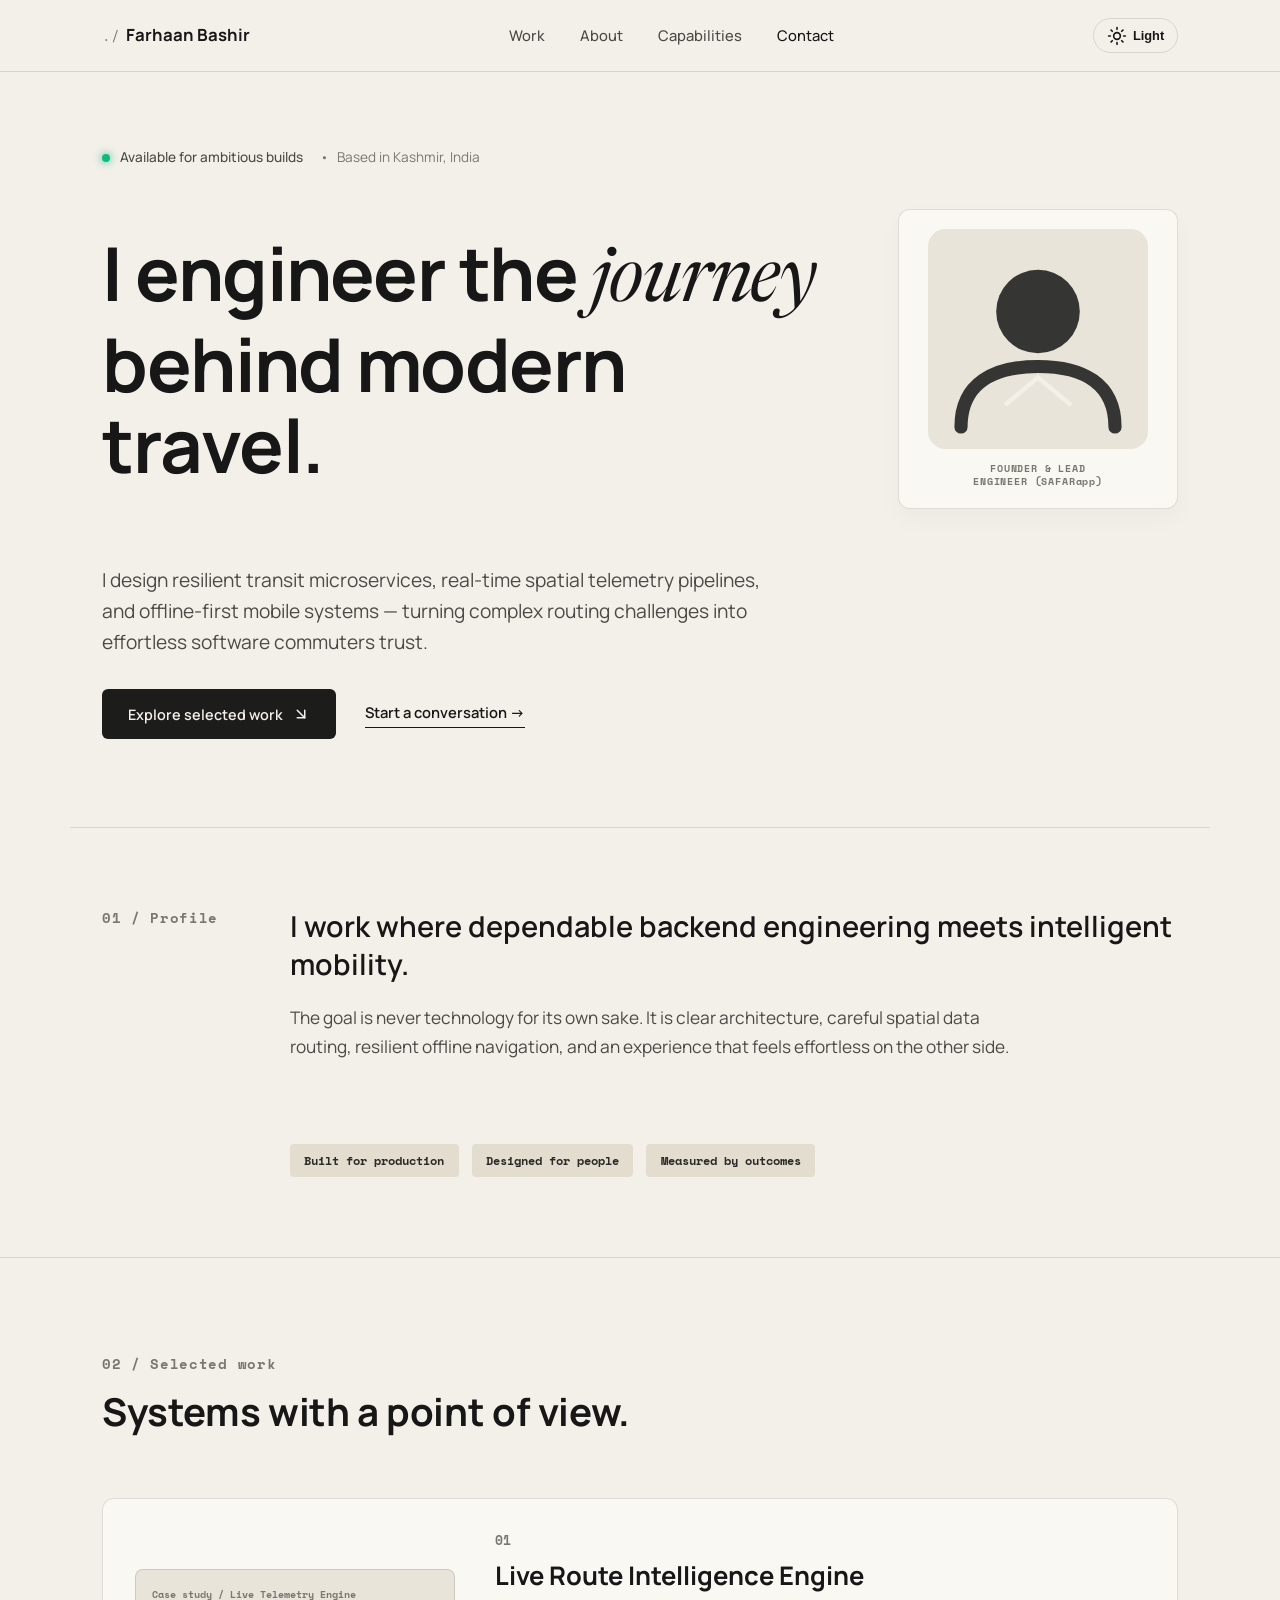
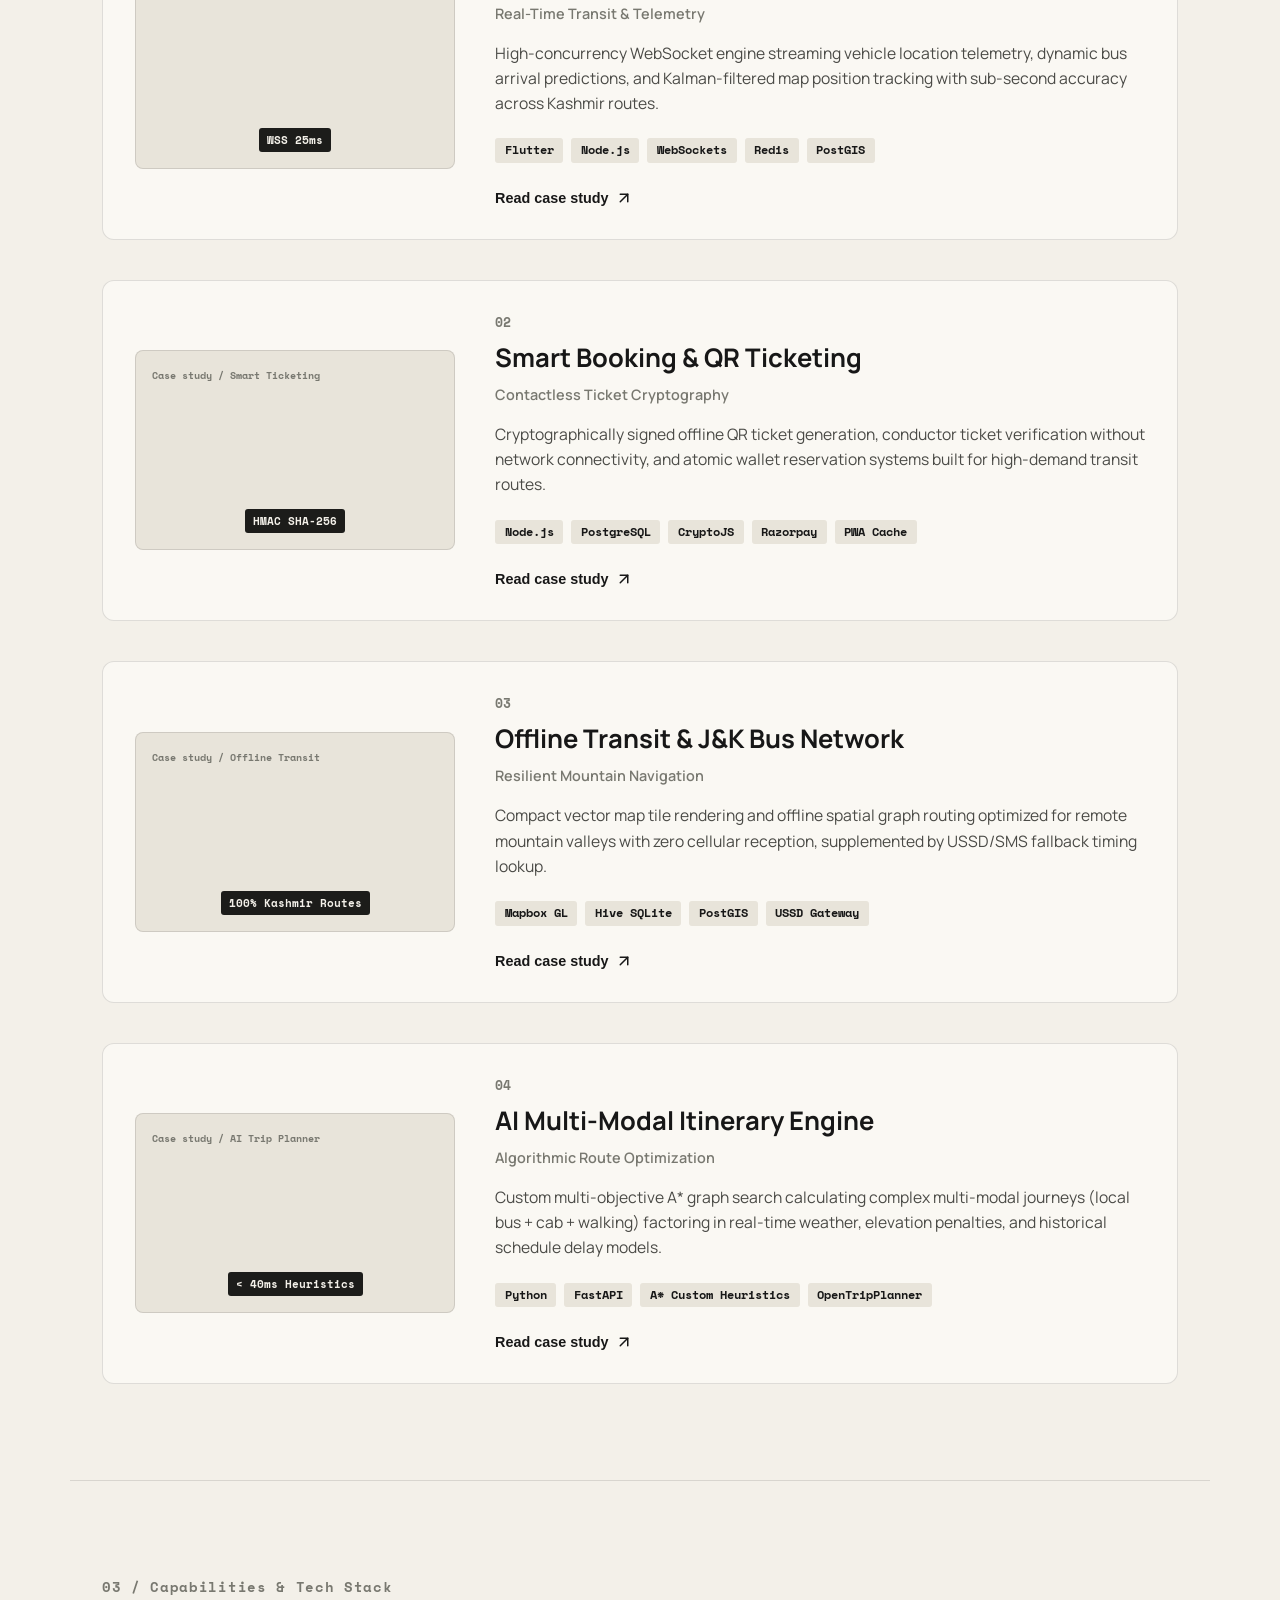
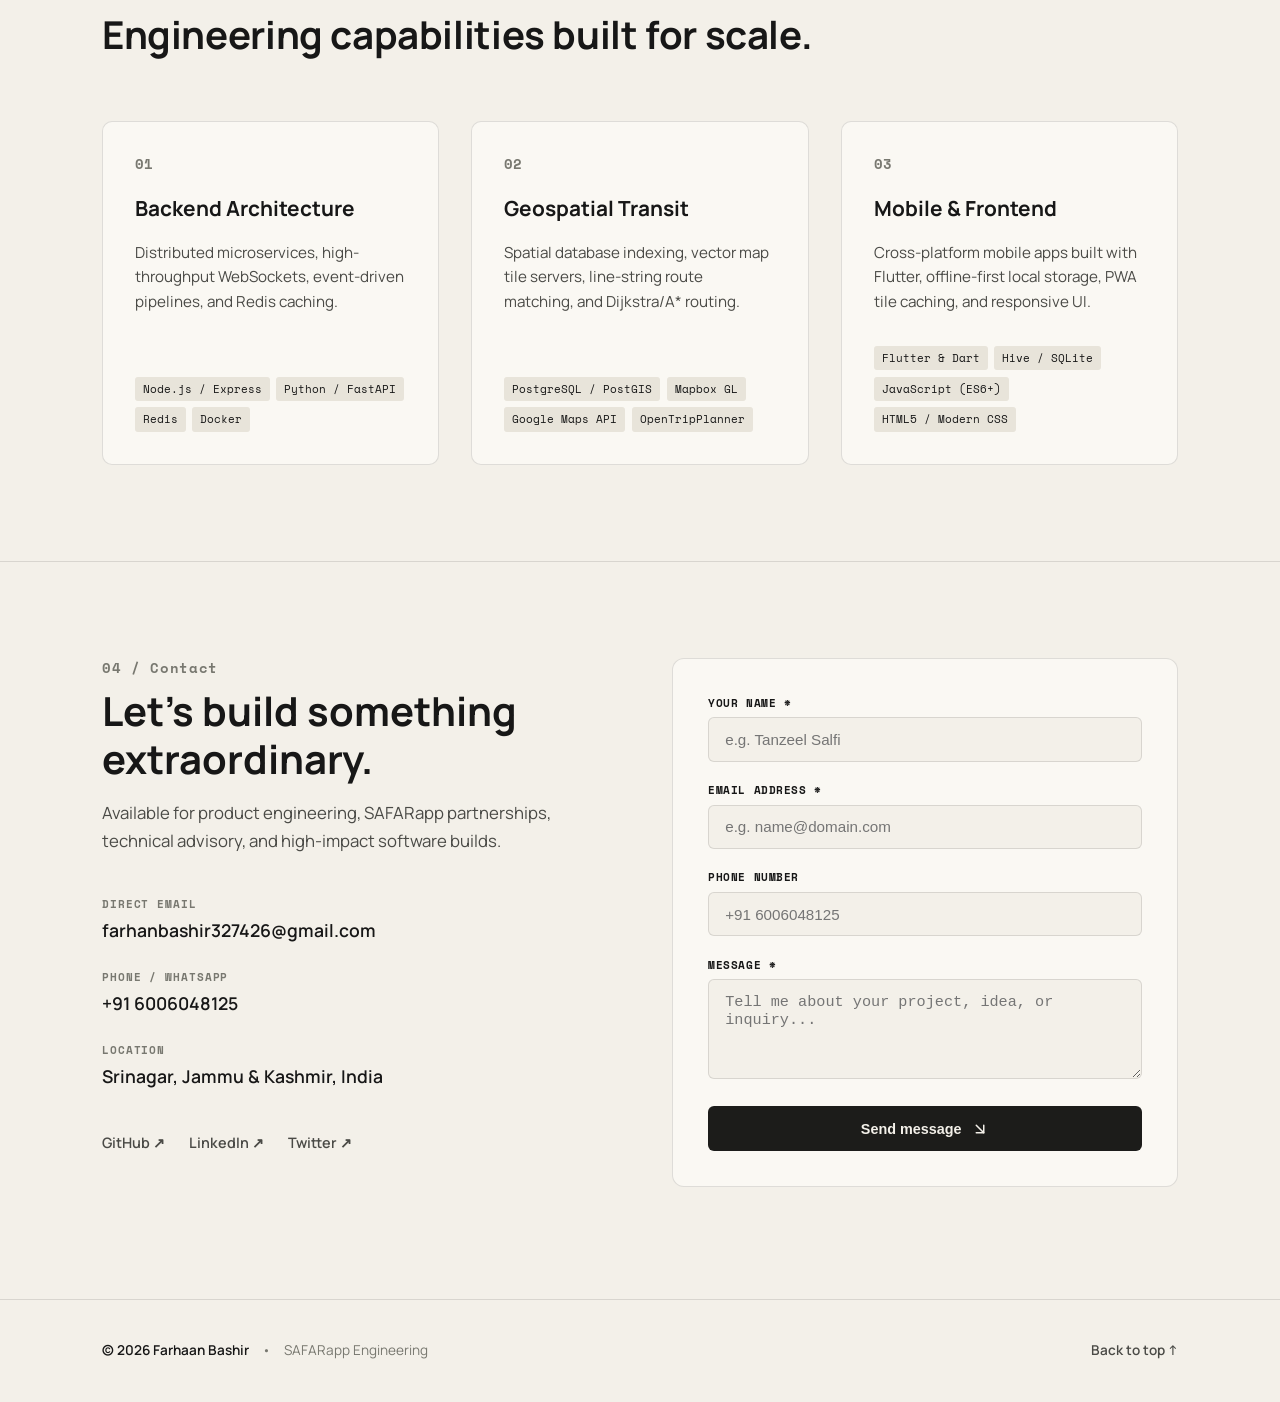
==== docs/index.html @ 0fccc86d "Add docs folder for GitHub Pages deployment" ====
<!DOCTYPE html>
<html lang="en" data-theme="light">
<head>
    <meta charset="UTF-8">
    <meta name="viewport" content="width=device-width, initial-scale=1.0">
    <title>Farhaan Bashir — Founder & Lead Engineer, SAFARapp</title>
    <meta name="description" content="Portfolio of Farhaan Bashir, Founder & Lead Engineer behind SAFARapp. Engineering real-time transit telemetry, route optimization, and intelligent travel systems in Kashmir & beyond.">
    <meta name="keywords" content="Farhaan Bashir, SAFARapp, Transit Engineering, Route Optimization, J&K Local Bus App, Fullstack Developer, Travel Tech">
    <meta name="author" content="Farhaan Bashir">
    
    <!-- Open Graph / Social -->
    <meta property="og:type" content="website">
    <meta property="og:title" content="Farhaan Bashir — AI & Transit Engineer">
    <meta property="og:description" content="I engineer the journey behind modern travel. Built for production, designed for people, measured by outcomes.">

    <!-- Google Fonts: Newsreader (Italic Serif) + Manrope & Plus Jakarta Sans + Space Mono -->
    <link rel="preconnect" href="https://fonts.googleapis.com">
    <link rel="preconnect" href="https://fonts.gstatic.com" crossorigin>
    <link href="https://fonts.googleapis.com/css2?family=Manrope:wght@300;400;500;600;700;800&family=Newsreader:ital,opsz,wght@1,6..72,400;1,6..72,500;1,6..72,600&family=Space+Mono:ital,wght@0,400;0,700;1,400&display=swap" rel="stylesheet">
    
    <!-- Stylesheet -->
    <link rel="stylesheet" href="style.css">
</head>
<body class="newsreader-vars font-sans antialiased">

    <!-- Header / Navigation -->
    <header class="site-header" id="siteHeader">
        <div class="header-container">
            <a href="#top" class="wordmark" aria-label="Farhaan Bashir, home">
                <span class="brand-badge">./</span>
                <b>Farhaan Bashir</b>
            </a>

            <nav class="desktop-nav" aria-label="Primary navigation">
                <a href="#work" class="nav-link">Work</a>
                <a href="#about" class="nav-link">About</a>
                <a href="#tech" class="nav-link">Capabilities</a>
                <a href="#contact" class="nav-link">Contact</a>
            </nav>

            <div class="header-right-actions">
                <button class="theme-toggle-btn" id="themeToggle" aria-label="Toggle Theme">
                    <svg xmlns="http://www.w3.org/2000/svg" width="20" height="20" viewBox="0 0 24 24" fill="none" stroke="currentColor" stroke-width="2" stroke-linecap="round" stroke-linejoin="round" class="theme-icon"><circle cx="12" cy="12" r="4"></circle><path d="M12 2v2"></path><path d="M12 20v2"></path><path d="m4.93 4.93 1.41 1.41"></path><path d="m17.66 17.66 1.41 1.41"></path><path d="M2 12h2"></path><path d="M20 12h2"></path><path d="m6.34 17.66-1.41 1.41"></path><path d="m19.07 4.93-1.41 1.41"></path></svg>
                    <span class="theme-label" id="themeLabel">Light</span>
                </button>
                <button class="mobile-menu-btn" id="mobileMenuBtn" aria-label="Open Navigation">
                    <span></span>
                    <span></span>
                </button>
            </div>
        </div>
    </header>

    <!-- Main Content Container -->
    <main id="top">
        
        <!-- Hero Section -->
        <section class="hero shell">
            <div class="hero-kicker">
                <span class="status-dot"></span> 
                Available for ambitious builds 
                <span class="location-tag">Based in Kashmir, India</span>
            </div>

            <div class="hero-grid">
                <div class="hero-headline-box">
                    <h1 class="hero-title">
                        I engineer the <em class="serif-italic">journey</em> behind modern travel.
                    </h1>
                </div>

                <!-- Portrait Frame (Matching Tanzeel's signature layout) -->
                <aside class="portrait-placeholder">
                    <div class="portrait-avatar">
                        <svg viewBox="0 0 200 200" fill="none" xmlns="http://www.w3.org/2000/svg" class="avatar-svg">
                            <rect width="200" height="200" rx="16" fill="var(--bg-secondary)"/>
                            <circle cx="100" cy="75" r="38" fill="var(--text-primary)" opacity="0.85"/>
                            <path d="M30 180C30 140 60 125 100 125C140 125 170 140 170 180" stroke="var(--text-primary)" stroke-width="12" stroke-linecap="round" fill="none" opacity="0.85"/>
                            <path d="M70 160L100 135L130 160" stroke="var(--bg-primary)" stroke-width="4"/>
                        </svg>
                    </div>
                    <small class="portrait-tag">
                        FOUNDER &amp; LEAD<br/>ENGINEER (SAFARapp)
                    </small>
                </aside>
            </div>

            <div class="hero-bottom">
                <p class="hero-bio-copy">
                    I design resilient transit microservices, real-time spatial telemetry pipelines, and offline-first mobile systems — turning complex routing challenges into effortless software commuters trust.
                </p>
                <div class="hero-actions">
                    <a class="button button-dark" href="#work">
                        Explore selected work 
                        <svg xmlns="http://www.w3.org/2000/svg" width="18" height="18" viewBox="0 0 24 24" fill="none" stroke="currentColor" stroke-width="2" stroke-linecap="round" stroke-linejoin="round" class="icon-arrow"><path d="m7 7 10 10"></path><path d="M17 7v10H7"></path></svg>
                    </a>
                    <a class="text-link" href="#contact">Start a conversation →</a>
                </div>
            </div>
        </section>

        <!-- Section 01 / PROFILE -->
        <section class="statement" id="about">
            <div class="shell statement-grid">
                <p class="section-index">01 / Profile</p>
                <div class="statement-content">
                    <p class="statement-lead">
                        I work where dependable backend engineering meets intelligent mobility.
                    </p>
                    <p class="statement-copy">
                        The goal is never technology for its own sake. It is clear architecture, careful spatial data routing, resilient offline navigation, and an experience that feels effortless on the other side.
                    </p>
                </div>
                <div class="principles">
                    <span>Built for production</span>
                    <span>Designed for people</span>
                    <span>Measured by outcomes</span>
                </div>
            </div>
        </section>

        <!-- Section 02 / SELECTED WORK -->
        <section class="work shell section-pad" id="work">
            <div class="section-heading">
                <p class="section-index">02 / Selected work</p>
                <h2 class="section-headline">Systems with a point of view.</h2>
            </div>

            <div class="featured-list">
                
                <!-- Project 01 -->
                <article class="featured-card" data-module="1">
                    <div class="featured-card-image">
                        <span class="image-label">Case study / Live Telemetry Engine</span>
                        <div class="card-visual-preview preview-telemetry">
                            <div class="map-grid-pattern"></div>
                            <div class="live-dot-pulse"></div>
                            <span class="visual-badge">WSS 25ms</span>
                        </div>
                    </div>
                    <div class="featured-card-content">
                        <span class="card-index">01</span>
                        <h3 class="card-title">Live Route Intelligence Engine</h3>
                        <p class="card-type">Real-Time Transit &amp; Telemetry</p>
                        <p class="card-copy">
                            High-concurrency WebSocket engine streaming vehicle location telemetry, dynamic bus arrival predictions, and Kalman-filtered map position tracking with sub-second accuracy across Kashmir routes.
                        </p>
                        <ul class="featured-card-stack">
                            <li>Flutter</li>
                            <li>Node.js</li>
                            <li>WebSockets</li>
                            <li>Redis</li>
                            <li>PostGIS</li>
                        </ul>
                        <button class="card-link modal-trigger-btn" aria-label="Read Live Telemetry case study">
                            Read case study 
                            <svg xmlns="http://www.w3.org/2000/svg" width="18" height="18" viewBox="0 0 24 24" fill="none" stroke="currentColor" stroke-width="2" stroke-linecap="round" stroke-linejoin="round" class="icon-arrow"><path d="M7 7h10v10"></path><path d="M7 17 17 7"></path></svg>
                        </button>
                    </div>
                </article>

                <!-- Project 02 -->
                <article class="featured-card" data-module="2">
                    <div class="featured-card-image">
                        <span class="image-label">Case study / Smart Ticketing</span>
                        <div class="card-visual-preview preview-ticketing">
                            <div class="qr-code-graphic"></div>
                            <span class="visual-badge">HMAC SHA-256</span>
                        </div>
                    </div>
                    <div class="featured-card-content">
                        <span class="card-index">02</span>
                        <h3 class="card-title">Smart Booking &amp; QR Ticketing</h3>
                        <p class="card-type">Contactless Ticket Cryptography</p>
                        <p class="card-copy">
                            Cryptographically signed offline QR ticket generation, conductor ticket verification without network connectivity, and atomic wallet reservation systems built for high-demand transit routes.
                        </p>
                        <ul class="featured-card-stack">
                            <li>Node.js</li>
                            <li>PostgreSQL</li>
                            <li>CryptoJS</li>
                            <li>Razorpay</li>
                            <li>PWA Cache</li>
                        </ul>
                        <button class="card-link modal-trigger-btn" aria-label="Read Smart Ticketing case study">
                            Read case study 
                            <svg xmlns="http://www.w3.org/2000/svg" width="18" height="18" viewBox="0 0 24 24" fill="none" stroke="currentColor" stroke-width="2" stroke-linecap="round" stroke-linejoin="round" class="icon-arrow"><path d="M7 7h10v10"></path><path d="M7 17 17 7"></path></svg>
                        </button>
                    </div>
                </article>

                <!-- Project 03 -->
                <article class="featured-card" data-module="3">
                    <div class="featured-card-image">
                        <span class="image-label">Case study / Offline Transit</span>
                        <div class="card-visual-preview preview-offline">
                            <div class="vector-tiles-graphic"></div>
                            <span class="visual-badge">100% Kashmir Routes</span>
                        </div>
                    </div>
                    <div class="featured-card-content">
                        <span class="card-index">03</span>
                        <h3 class="card-title">Offline Transit &amp; J&amp;K Bus Network</h3>
                        <p class="card-type">Resilient Mountain Navigation</p>
                        <p class="card-copy">
                            Compact vector map tile rendering and offline spatial graph routing optimized for remote mountain valleys with zero cellular reception, supplemented by USSD/SMS fallback timing lookup.
                        </p>
                        <ul class="featured-card-stack">
                            <li>Mapbox GL</li>
                            <li>Hive SQLite</li>
                            <li>PostGIS</li>
                            <li>USSD Gateway</li>
                        </ul>
                        <button class="card-link modal-trigger-btn" aria-label="Read Offline Transit case study">
                            Read case study 
                            <svg xmlns="http://www.w3.org/2000/svg" width="18" height="18" viewBox="0 0 24 24" fill="none" stroke="currentColor" stroke-width="2" stroke-linecap="round" stroke-linejoin="round" class="icon-arrow"><path d="M7 7h10v10"></path><path d="M7 17 17 7"></path></svg>
                        </button>
                    </div>
                </article>

                <!-- Project 04 -->
                <article class="featured-card" data-module="4">
                    <div class="featured-card-image">
                        <span class="image-label">Case study / AI Trip Planner</span>
                        <div class="card-visual-preview preview-ai">
                            <div class="graph-nodes-graphic"></div>
                            <span class="visual-badge">&lt; 40ms Heuristics</span>
                        </div>
                    </div>
                    <div class="featured-card-content">
                        <span class="card-index">04</span>
                        <h3 class="card-title">AI Multi-Modal Itinerary Engine</h3>
                        <p class="card-type">Algorithmic Route Optimization</p>
                        <p class="card-copy">
                            Custom multi-objective A* graph search calculating complex multi-modal journeys (local bus + cab + walking) factoring in real-time weather, elevation penalties, and historical schedule delay models.
                        </p>
                        <ul class="featured-card-stack">
                            <li>Python</li>
                            <li>FastAPI</li>
                            <li>A* Custom Heuristics</li>
                            <li>OpenTripPlanner</li>
                        </ul>
                        <button class="card-link modal-trigger-btn" aria-label="Read AI Trip Planner case study">
                            Read case study 
                            <svg xmlns="http://www.w3.org/2000/svg" width="18" height="18" viewBox="0 0 24 24" fill="none" stroke="currentColor" stroke-width="2" stroke-linecap="round" stroke-linejoin="round" class="icon-arrow"><path d="M7 7h10v10"></path><path d="M7 17 17 7"></path></svg>
                        </button>
                    </div>
                </article>

            </div>
        </section>

        <!-- Section 03 / CAPABILITIES -->
        <section class="section-pad capabilities-section" id="tech">
            <div class="shell">
                <div class="section-heading">
                    <p class="section-index">03 / Capabilities &amp; Tech Stack</p>
                    <h2 class="section-headline">Engineering capabilities built for scale.</h2>
                </div>

                <div class="capabilities-grid">
                    <div class="capability-card">
                        <span class="cap-number">01</span>
                        <h3 class="cap-title">Backend Architecture</h3>
                        <p class="cap-desc">Distributed microservices, high-throughput WebSockets, event-driven pipelines, and Redis caching.</p>
                        <div class="cap-tags">
                            <span>Node.js / Express</span>
                            <span>Python / FastAPI</span>
                            <span>Redis</span>
                            <span>Docker</span>
                        </div>
                    </div>

                    <div class="capability-card">
                        <span class="cap-number">02</span>
                        <h3 class="cap-title">Geospatial Transit</h3>
                        <p class="cap-desc">Spatial database indexing, vector map tile servers, line-string route matching, and Dijkstra/A* routing.</p>
                        <div class="cap-tags">
                            <span>PostgreSQL / PostGIS</span>
                            <span>Mapbox GL</span>
                            <span>Google Maps API</span>
                            <span>OpenTripPlanner</span>
                        </div>
                    </div>

                    <div class="capability-card">
                        <span class="cap-number">03</span>
                        <h3 class="cap-title">Mobile &amp; Frontend</h3>
                        <p class="cap-desc">Cross-platform mobile apps built with Flutter, offline-first local storage, PWA tile caching, and responsive UI.</p>
                        <div class="cap-tags">
                            <span>Flutter &amp; Dart</span>
                            <span>Hive / SQLite</span>
                            <span>JavaScript (ES6+)</span>
                            <span>HTML5 / Modern CSS</span>
                        </div>
                    </div>
                </div>
            </div>
        </section>

        <!-- Section 04 / CONTACT -->
        <section class="contact-section shell section-pad" id="contact">
            <div class="contact-grid-wrap">
                <div class="contact-left">
                    <p class="section-index">04 / Contact</p>
                    <h2 class="contact-title">Let's build something extraordinary.</h2>
                    <p class="contact-sub">
                        Available for product engineering, SAFARapp partnerships, technical advisory, and high-impact software builds.
                    </p>

                    <div class="contact-direct-info">
                        <div class="direct-item">
                            <span class="direct-label">DIRECT EMAIL</span>
                            <a href="mailto:farhanbashir327426@gmail.com" class="direct-val">farhanbashir327426@gmail.com</a>
                        </div>
                        <div class="direct-item">
                            <span class="direct-label">PHONE / WHATSAPP</span>
                            <a href="tel:+916006048125" class="direct-val">+91 6006048125</a>
                        </div>
                        <div class="direct-item">
                            <span class="direct-label">LOCATION</span>
                            <span class="direct-val">Srinagar, Jammu &amp; Kashmir, India</span>
                        </div>
                    </div>

                    <div class="social-links-bar">
                        <a href="https://github.com" target="_blank" rel="noopener" class="soc-link">GitHub ↗</a>
                        <a href="https://linkedin.com" target="_blank" rel="noopener" class="soc-link">LinkedIn ↗</a>
                        <a href="https://twitter.com" target="_blank" rel="noopener" class="soc-link">Twitter ↗</a>
                    </div>
                </div>

                <div class="contact-right">
                    <form class="editorial-form" id="contactForm">
                        <div class="input-field">
                            <label for="userName">YOUR NAME *</label>
                            <input type="text" id="userName" name="userName" placeholder="e.g. Tanzeel Salfi" required>
                        </div>

                        <div class="input-field">
                            <label for="userEmail">EMAIL ADDRESS *</label>
                            <input type="email" id="userEmail" name="userEmail" placeholder="e.g. name@domain.com" required>
                        </div>

                        <div class="input-field">
                            <label for="userPhone">PHONE NUMBER</label>
                            <input type="tel" id="userPhone" name="userPhone" placeholder="+91 6006048125">
                        </div>

                        <div class="input-field">
                            <label for="userMessage">MESSAGE *</label>
                            <textarea id="userMessage" name="userMessage" rows="4" placeholder="Tell me about your project, idea, or inquiry..." required maxlength="500"></textarea>
                        </div>

                        <button type="submit" class="button button-dark button-full">
                            Send message 
                            <svg xmlns="http://www.w3.org/2000/svg" width="18" height="18" viewBox="0 0 24 24" fill="none" stroke="currentColor" stroke-width="2" stroke-linecap="round" stroke-linejoin="round" class="icon-arrow"><path d="m7 7 10 10"></path><path d="M17 7v10H7"></path></svg>
                        </button>
                    </form>
                </div>
            </div>
        </section>

    </main>

    <!-- Site Footer -->
    <footer class="site-footer">
        <div class="shell footer-wrap">
            <div class="footer-left">
                <span class="footer-copy">© 2026 Farhaan Bashir</span>
                <span class="footer-dot">•</span>
                <span class="footer-tag">SAFARapp Engineering</span>
            </div>
            <a href="#top" class="back-top">Back to top ↑</a>
        </div>
    </footer>

    <!-- Case Study Detail Modal -->
    <div class="modal-overlay" id="moduleModal" aria-hidden="true" role="dialog">
        <div class="modal-card">
            <button class="modal-close" id="modalClose" aria-label="Close Modal">✕</button>
            <div class="modal-header">
                <span class="modal-tag" id="modalTag">CASE STUDY</span>
                <h3 class="modal-title" id="modalTitle">Module Title</h3>
            </div>
            <div class="modal-body" id="modalBody">
                <!-- Injected via app.js -->
            </div>
            <div class="modal-footer">
                <button class="button button-dark" id="modalDismiss">Close Case Study</button>
            </div>
        </div>
    </div>

    <!-- Application Script -->
    <script src="app.js"></script>
</body>
</html>
---- docs/style.css ----
/* ==========================================================================
   Farhaan Bashir Portfolio — Styled after Tanzeel Salfi Minimalist Architecture
   ========================================================================== */

:root {
    /* Tanzeel Salfi Theme Palette: Warm Sand & Off-White */
    --bg-primary: #F3F0E9;
    --bg-secondary: #E8E4DA;
    --bg-card: #FAF8F3;
    --bg-card-hover: #FFFFFF;
    --text-primary: #171717;
    --text-secondary: #4A4A46;
    --text-muted: #787870;
    --border-color: rgba(23, 23, 23, 0.12);
    --border-strong: rgba(23, 23, 23, 0.3);
    
    --button-bg: #1C1C1A;
    --button-text: #F3F0E9;
    --button-hover: #333330;

    --badge-bg: #E3DDD0;
    --badge-text: #2A2A26;

    /* Fonts */
    --font-sans: 'Manrope', -apple-system, BlinkMacSystemFont, 'Segoe UI', Roboto, sans-serif;
    --font-serif: 'Newsreader', Georgia, serif;
    --font-mono: 'Space Mono', monospace;

    /* Container & Layout */
    --shell-max: 1140px;
    --header-height: 72px;
    --transition: all 0.25s cubic-bezier(0.16, 1, 0.3, 1);
}

[data-theme="dark"] {
    --bg-primary: #121210;
    --bg-secondary: #1C1C18;
    --bg-card: #181815;
    --bg-card-hover: #22221E;
    --text-primary: #F3F0E9;
    --text-secondary: #B0ADA3;
    --text-muted: #706F68;
    --border-color: rgba(243, 240, 233, 0.12);
    --border-strong: rgba(243, 240, 233, 0.3);

    --button-bg: #F3F0E9;
    --button-text: #121210;
    --button-hover: #DCD8D0;

    --badge-bg: #282823;
    --badge-text: #E5E2D8;
}

/* Global Reset */
*, *::before, *::after {
    box-sizing: border-box;
    margin: 0;
    padding: 0;
}

html {
    scroll-behavior: smooth;
    font-size: 16px;
    background-color: var(--bg-primary);
    color: var(--text-primary);
}

body {
    font-family: var(--font-sans);
    line-height: 1.6;
    background-color: var(--bg-primary);
    color: var(--text-primary);
    transition: background-color 0.3s ease, color 0.3s ease;
    overflow-x: hidden;
    -webkit-font-smoothing: antialiased;
}

a {
    color: inherit;
    text-decoration: none;
    transition: var(--transition);
}

ul {
    list-style: none;
}

/* Shell / Container */
.shell {
    max-width: var(--shell-max);
    margin: 0 auto;
    padding: 0 2rem;
}

.section-pad {
    padding-top: 6rem;
    padding-bottom: 6rem;
}

/* Header Navigation */
.site-header {
    position: sticky;
    top: 0;
    z-index: 100;
    height: var(--header-height);
    background-color: rgba(243, 240, 233, 0.85);
    backdrop-filter: blur(12px);
    -webkit-backdrop-filter: blur(12px);
    border-bottom: 1px solid var(--border-color);
    transition: var(--transition);
}

[data-theme="dark"] .site-header {
    background-color: rgba(18, 18, 16, 0.85);
}

.header-container {
    max-width: var(--shell-max);
    margin: 0 auto;
    padding: 0 2rem;
    height: 100%;
    display: flex;
    align-items: center;
    justify-content: space-between;
}

.wordmark {
    display: flex;
    align-items: center;
    gap: 0.4rem;
    font-size: 1.05rem;
    font-weight: 600;
}

.brand-badge {
    font-family: var(--font-mono);
    font-size: 0.9rem;
    color: var(--text-muted);
    font-weight: 400;
}

.desktop-nav {
    display: flex;
    align-items: center;
    gap: 2.2rem;
}

.nav-link {
    font-size: 0.92rem;
    font-weight: 500;
    color: var(--text-secondary);
}

.nav-link:hover, .nav-link.active {
    color: var(--text-primary);
}

.header-right-actions {
    display: flex;
    align-items: center;
    gap: 1rem;
}

.theme-toggle-btn {
    background: transparent;
    border: 1px solid var(--border-color);
    padding: 0.4rem 0.8rem;
    border-radius: 100px;
    cursor: pointer;
    display: flex;
    align-items: center;
    gap: 0.4rem;
    font-size: 0.8rem;
    font-weight: 600;
    color: var(--text-primary);
    transition: var(--transition);
}

.theme-toggle-btn:hover {
    background-color: var(--bg-secondary);
    border-color: var(--border-strong);
}

.mobile-menu-btn {
    display: none;
}

/* Hero Section */
.hero {
    padding-top: 4.5rem;
    padding-bottom: 5.5rem;
    border-bottom: 1px solid var(--border-color);
}

.hero-kicker {
    display: inline-flex;
    align-items: center;
    gap: 0.6rem;
    font-size: 0.85rem;
    font-weight: 500;
    color: var(--text-secondary);
    margin-bottom: 2.5rem;
}

.status-dot {
    width: 8px;
    height: 8px;
    background-color: #10B981;
    border-radius: 50%;
    box-shadow: 0 0 8px #10B981;
    animation: pulseDot 2s infinite;
}

@keyframes pulseDot {
    0% { transform: scale(0.9); opacity: 1; }
    50% { transform: scale(1.3); opacity: 0.5; }
    100% { transform: scale(0.9); opacity: 1; }
}

.location-tag {
    color: var(--text-muted);
    font-weight: 400;
}

.location-tag::before {
    content: '•';
    margin: 0 0.5rem;
}

.hero-grid {
    display: grid;
    grid-template-columns: 1fr 280px;
    gap: 4rem;
    align-items: center;
    margin-bottom: 3.5rem;
}

.hero-title {
    font-family: var(--font-sans);
    font-size: clamp(2.8rem, 5.8vw, 4.8rem);
    font-weight: 700;
    line-height: 1.08;
    letter-spacing: -0.02em;
    color: var(--text-primary);
}

.serif-italic {
    font-family: var(--font-serif);
    font-style: italic;
    font-weight: 400;
    color: var(--text-primary);
}

.portrait-placeholder {
    background-color: var(--bg-card);
    border: 1px solid var(--border-color);
    border-radius: 12px;
    padding: 1.2rem;
    display: flex;
    flex-direction: column;
    align-items: center;
    gap: 0.8rem;
    box-shadow: 0 10px 25px rgba(0,0,0,0.03);
}

.portrait-avatar {
    width: 100%;
    max-width: 220px;
    border-radius: 8px;
    overflow: hidden;
}

.avatar-svg {
    width: 100%;
    height: auto;
    display: block;
}

.portrait-tag {
    font-family: var(--font-mono);
    font-size: 0.65rem;
    font-weight: 700;
    letter-spacing: 0.08em;
    color: var(--text-muted);
    text-align: center;
    line-height: 1.3;
}

.hero-bottom {
    display: flex;
    flex-direction: column;
    gap: 2rem;
    max-width: 680px;
}

.hero-bio-copy {
    font-size: 1.2rem;
    line-height: 1.6;
    color: var(--text-secondary);
    font-weight: 400;
}

.hero-actions {
    display: flex;
    align-items: center;
    gap: 1.8rem;
}

/* Button Styles */
.button {
    display: inline-flex;
    align-items: center;
    gap: 0.6rem;
    padding: 0.85rem 1.6rem;
    font-size: 0.9rem;
    font-weight: 600;
    border-radius: 6px;
    cursor: pointer;
    transition: var(--transition);
    border: none;
}

.button-dark {
    background-color: var(--button-bg);
    color: var(--button-text);
}

.button-dark:hover {
    background-color: var(--button-hover);
    transform: translateY(-2px);
}

.text-link {
    font-size: 0.92rem;
    font-weight: 600;
    color: var(--text-primary);
    border-bottom: 1px solid var(--text-primary);
    padding-bottom: 2px;
}

.text-link:hover {
    opacity: 0.7;
}

.icon-arrow {
    transition: transform 0.2s ease;
}

.button-dark:hover .icon-arrow {
    transform: translate(2px, 2px);
}

/* Section 01 / Statement */
.statement {
    padding: 5rem 0;
    border-bottom: 1px solid var(--border-color);
}

.statement-grid {
    display: grid;
    grid-template-columns: 140px 1fr;
    gap: 3rem;
}

.section-index {
    font-family: var(--font-mono);
    font-size: 0.85rem;
    font-weight: 700;
    color: var(--text-muted);
    letter-spacing: 0.05em;
}

.statement-lead {
    font-size: 1.8rem;
    line-height: 1.3;
    font-weight: 600;
    color: var(--text-primary);
    margin-bottom: 1.2rem;
}

.statement-copy {
    font-size: 1.08rem;
    line-height: 1.7;
    color: var(--text-secondary);
    margin-bottom: 2.2rem;
    max-width: 720px;
}

.principles {
    display: flex;
    align-items: center;
    gap: 0.8rem;
    flex-wrap: wrap;
    grid-column: 2 / -1;
}

.principles span {
    font-family: var(--font-mono);
    font-size: 0.78rem;
    font-weight: 700;
    padding: 0.4rem 0.9rem;
    background-color: var(--badge-bg);
    color: var(--badge-text);
    border-radius: 4px;
}

/* Section 02 / Selected Work */
.work {
    border-bottom: 1px solid var(--border-color);
}

.section-heading {
    margin-bottom: 3.5rem;
}

.section-headline {
    font-size: 2.4rem;
    font-weight: 700;
    color: var(--text-primary);
    margin-top: 0.3rem;
    letter-spacing: -0.01em;
}

.featured-list {
    display: flex;
    flex-direction: column;
    gap: 2.5rem;
}

.featured-card {
    background-color: var(--bg-card);
    border: 1px solid var(--border-color);
    border-radius: 12px;
    padding: 2rem;
    display: grid;
    grid-template-columns: 320px 1fr;
    gap: 2.5rem;
    align-items: center;
    transition: var(--transition);
}

.featured-card:hover {
    background-color: var(--bg-card-hover);
    border-color: var(--border-strong);
    box-shadow: 0 12px 30px rgba(0,0,0,0.06);
    transform: translateY(-2px);
}

.featured-card-image {
    background-color: var(--bg-secondary);
    border: 1px solid var(--border-color);
    border-radius: 8px;
    height: 200px;
    padding: 1rem;
    display: flex;
    flex-direction: column;
    justify-content: space-between;
    position: relative;
    overflow: hidden;
}

.image-label {
    font-family: var(--font-mono);
    font-size: 0.65rem;
    font-weight: 700;
    color: var(--text-muted);
}

.card-visual-preview {
    flex: 1;
    display: flex;
    align-items: center;
    justify-content: center;
    position: relative;
}

.visual-badge {
    font-family: var(--font-mono);
    font-size: 0.7rem;
    font-weight: 700;
    padding: 0.2rem 0.5rem;
    background-color: var(--button-bg);
    color: var(--button-text);
    border-radius: 3px;
    align-self: flex-end;
}

.featured-card-content {
    display: flex;
    flex-direction: column;
    gap: 0.6rem;
}

.card-index {
    font-family: var(--font-mono);
    font-size: 0.8rem;
    font-weight: 700;
    color: var(--text-muted);
}

.card-title {
    font-size: 1.6rem;
    font-weight: 700;
    color: var(--text-primary);
    line-height: 1.2;
}

.card-type {
    font-size: 0.9rem;
    font-weight: 600;
    color: var(--text-muted);
}

.card-copy {
    font-size: 0.98rem;
    color: var(--text-secondary);
    line-height: 1.6;
    margin: 0.4rem 0 0.8rem;
}

.featured-card-stack {
    display: flex;
    flex-wrap: wrap;
    gap: 0.5rem;
    margin-bottom: 1rem;
}

.featured-card-stack li {
    font-family: var(--font-mono);
    font-size: 0.72rem;
    font-weight: 600;
    padding: 0.2rem 0.6rem;
    background-color: var(--bg-secondary);
    color: var(--text-primary);
    border-radius: 3px;
}

.card-link {
    background: transparent;
    border: none;
    font-size: 0.9rem;
    font-weight: 700;
    color: var(--text-primary);
    display: inline-flex;
    align-items: center;
    gap: 0.4rem;
    cursor: pointer;
    width: fit-content;
    padding: 0;
}

.card-link:hover {
    color: var(--text-secondary);
}

/* Section 03 / Capabilities */
.capabilities-section {
    border-bottom: 1px solid var(--border-color);
}

.capabilities-grid {
    display: grid;
    grid-template-columns: repeat(3, 1fr);
    gap: 2rem;
}

.capability-card {
    background-color: var(--bg-card);
    border: 1px solid var(--border-color);
    border-radius: 10px;
    padding: 2rem;
    display: flex;
    flex-direction: column;
    gap: 1rem;
}

.cap-number {
    font-family: var(--font-mono);
    font-size: 0.85rem;
    font-weight: 700;
    color: var(--text-muted);
}

.cap-title {
    font-size: 1.3rem;
    font-weight: 700;
    color: var(--text-primary);
}

.cap-desc {
    font-size: 0.95rem;
    color: var(--text-secondary);
    line-height: 1.6;
}

.cap-tags {
    display: flex;
    flex-wrap: wrap;
    gap: 0.4rem;
    margin-top: auto;
    padding-top: 1rem;
}

.cap-tags span {
    font-family: var(--font-mono);
    font-size: 0.7rem;
    padding: 0.2rem 0.5rem;
    background-color: var(--bg-secondary);
    color: var(--text-primary);
    border-radius: 3px;
}

/* Section 04 / Contact */
.contact-section {
    padding-top: 6rem;
    padding-bottom: 7rem;
}

.contact-grid-wrap {
    display: grid;
    grid-template-columns: 1fr 1fr;
    gap: 4rem;
}

.contact-title {
    font-size: 2.5rem;
    font-weight: 700;
    line-height: 1.2;
    margin: 0.5rem 0 1rem;
    color: var(--text-primary);
}

.contact-sub {
    font-size: 1.05rem;
    color: var(--text-secondary);
    margin-bottom: 2.5rem;
    line-height: 1.65;
}

.contact-direct-info {
    display: flex;
    flex-direction: column;
    gap: 1.5rem;
    margin-bottom: 2.5rem;
}

.direct-item {
    display: flex;
    flex-direction: column;
}

.direct-label {
    font-family: var(--font-mono);
    font-size: 0.7rem;
    font-weight: 700;
    color: var(--text-muted);
    letter-spacing: 0.08em;
}

.direct-val {
    font-size: 1.1rem;
    font-weight: 600;
    color: var(--text-primary);
    margin-top: 0.2rem;
}

.social-links-bar {
    display: flex;
    align-items: center;
    gap: 1.5rem;
}

.soc-link {
    font-size: 0.9rem;
    font-weight: 600;
    color: var(--text-secondary);
}

.soc-link:hover {
    color: var(--text-primary);
}

.editorial-form {
    background-color: var(--bg-card);
    border: 1px solid var(--border-color);
    padding: 2.2rem;
    border-radius: 12px;
    display: flex;
    flex-direction: column;
    gap: 1.2rem;
}

.input-field {
    display: flex;
    flex-direction: column;
    gap: 0.35rem;
}

.input-field label {
    font-family: var(--font-mono);
    font-size: 0.7rem;
    font-weight: 700;
    color: var(--text-primary);
    letter-spacing: 0.05em;
}

.input-field input, .input-field textarea {
    width: 100%;
    padding: 0.8rem 1rem;
    background-color: var(--bg-primary);
    border: 1px solid var(--border-color);
    border-radius: 6px;
    font-size: 0.95rem;
    color: var(--text-primary);
    transition: var(--transition);
}

.input-field input:focus, .input-field textarea:focus {
    outline: none;
    border-color: var(--text-primary);
}

.button-full {
    width: 100%;
    justify-content: center;
    margin-top: 0.5rem;
}

/* Site Footer */
.site-footer {
    padding: 2.5rem 0;
    border-top: 1px solid var(--border-color);
    font-size: 0.85rem;
    color: var(--text-muted);
}

.footer-wrap {
    display: flex;
    align-items: center;
    justify-content: space-between;
}

.footer-left {
    display: flex;
    align-items: center;
    gap: 0.8rem;
}

.footer-copy {
    color: var(--text-primary);
    font-weight: 600;
}

.back-top {
    font-weight: 600;
    color: var(--text-secondary);
}

.back-top:hover {
    color: var(--text-primary);
}

/* Modal Popup */
.modal-overlay {
    position: fixed;
    top: 0;
    left: 0;
    width: 100vw;
    height: 100vh;
    background-color: rgba(0, 0, 0, 0.55);
    backdrop-filter: blur(6px);
    z-index: 1000;
    display: flex;
    align-items: center;
    justify-content: center;
    opacity: 0;
    pointer-events: none;
    transition: opacity 0.3s ease;
    padding: 1.5rem;
}

.modal-overlay.active {
    opacity: 1;
    pointer-events: auto;
}

.modal-card {
    background-color: var(--bg-primary);
    border: 1px solid var(--border-strong);
    width: 100%;
    max-width: 720px;
    max-height: 85vh;
    border-radius: 12px;
    padding: 2.5rem;
    position: relative;
    overflow-y: auto;
    transform: translateY(15px);
    transition: transform 0.3s cubic-bezier(0.16, 1, 0.3, 1);
}

.modal-overlay.active .modal-card {
    transform: translateY(0);
}

.modal-close {
    position: absolute;
    top: 1.5rem;
    right: 1.5rem;
    background: transparent;
    border: none;
    font-size: 1.2rem;
    color: var(--text-primary);
    cursor: pointer;
    width: 32px;
    height: 32px;
    border-radius: 50%;
    display: flex;
    align-items: center;
    justify-content: center;
    border: 1px solid var(--border-color);
}

.modal-header {
    margin-bottom: 1.5rem;
}

.modal-tag {
    font-family: var(--font-mono);
    font-size: 0.72rem;
    font-weight: 700;
    color: var(--text-muted);
}

.modal-title {
    font-size: 1.8rem;
    font-weight: 700;
    margin-top: 0.2rem;
    color: var(--text-primary);
}

.modal-body {
    display: flex;
    flex-direction: column;
    gap: 1.2rem;
    font-size: 0.98rem;
    color: var(--text-secondary);
}

.modal-code-block {
    background-color: var(--bg-secondary);
    border: 1px solid var(--border-color);
    padding: 1.2rem;
    border-radius: 6px;
    font-family: var(--font-mono);
    font-size: 0.8rem;
    color: var(--text-primary);
    overflow-x: auto;
}

.modal-footer {
    margin-top: 2rem;
    padding-top: 1.2rem;
    border-top: 1px solid var(--border-color);
    display: flex;
    justify-content: flex-end;
}

/* Responsive */
@media (max-width: 900px) {
    .hero-grid {
        grid-template-columns: 1fr;
        gap: 2.5rem;
    }

    .portrait-placeholder {
        max-width: 280px;
    }

    .featured-card {
        grid-template-columns: 1fr;
    }

    .featured-card-image {
        height: 160px;
    }

    .capabilities-grid, .contact-grid-wrap {
        grid-template-columns: 1fr;
    }

    .statement-grid {
        grid-template-columns: 1fr;
        gap: 1rem;
    }

    .principles {
        grid-column: 1 / -1;
    }
}
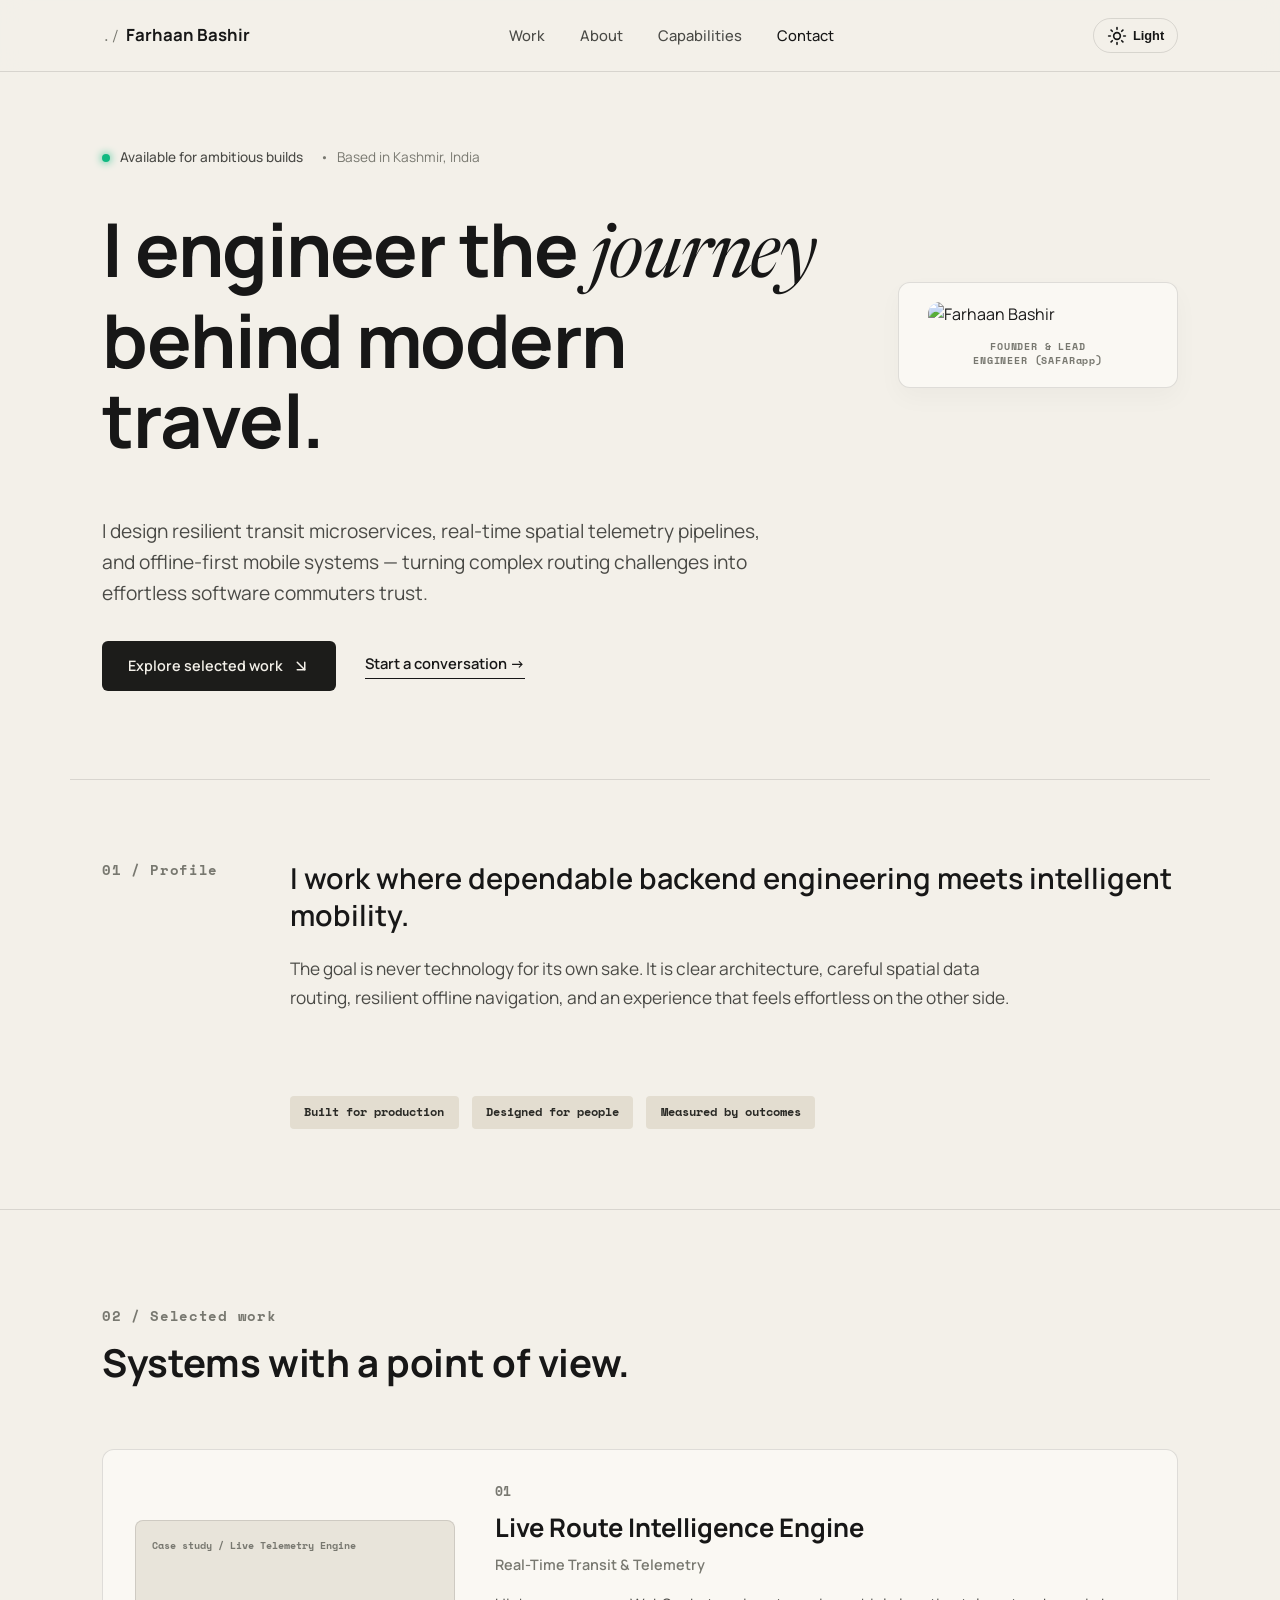
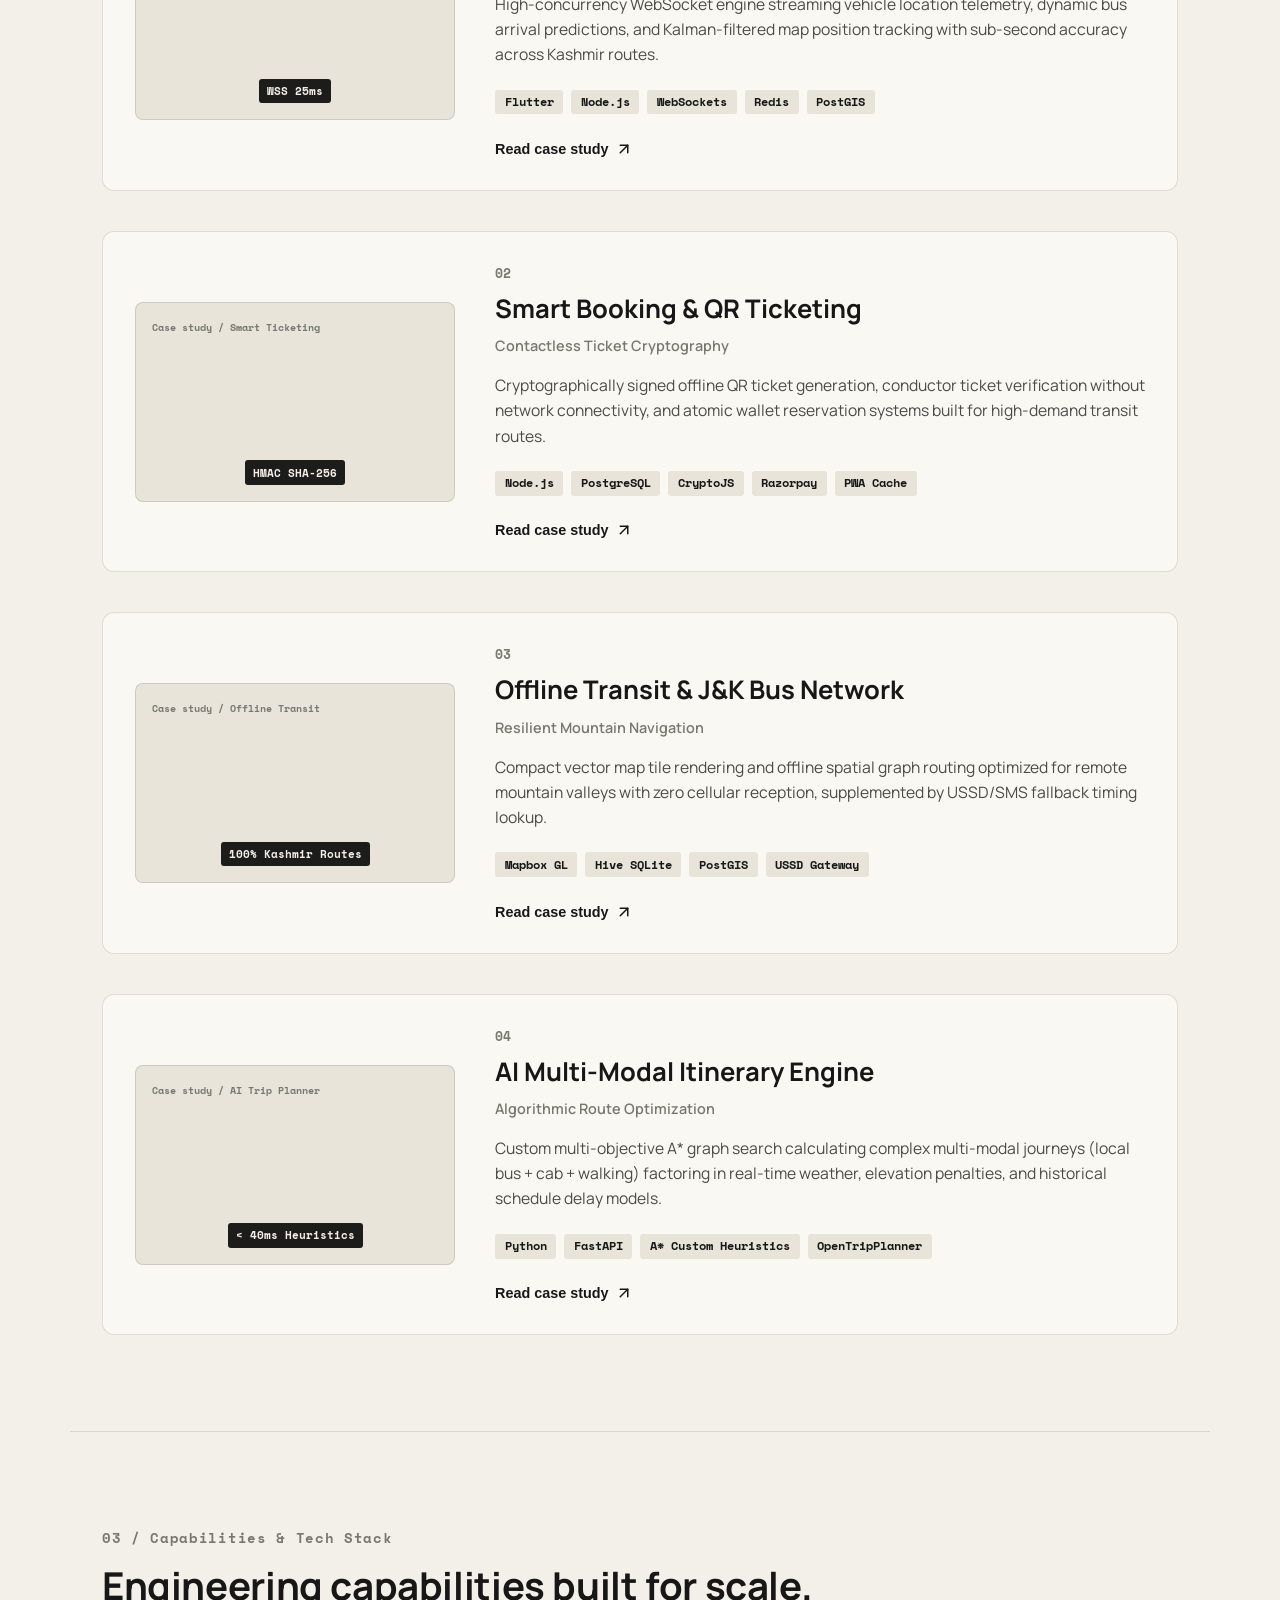
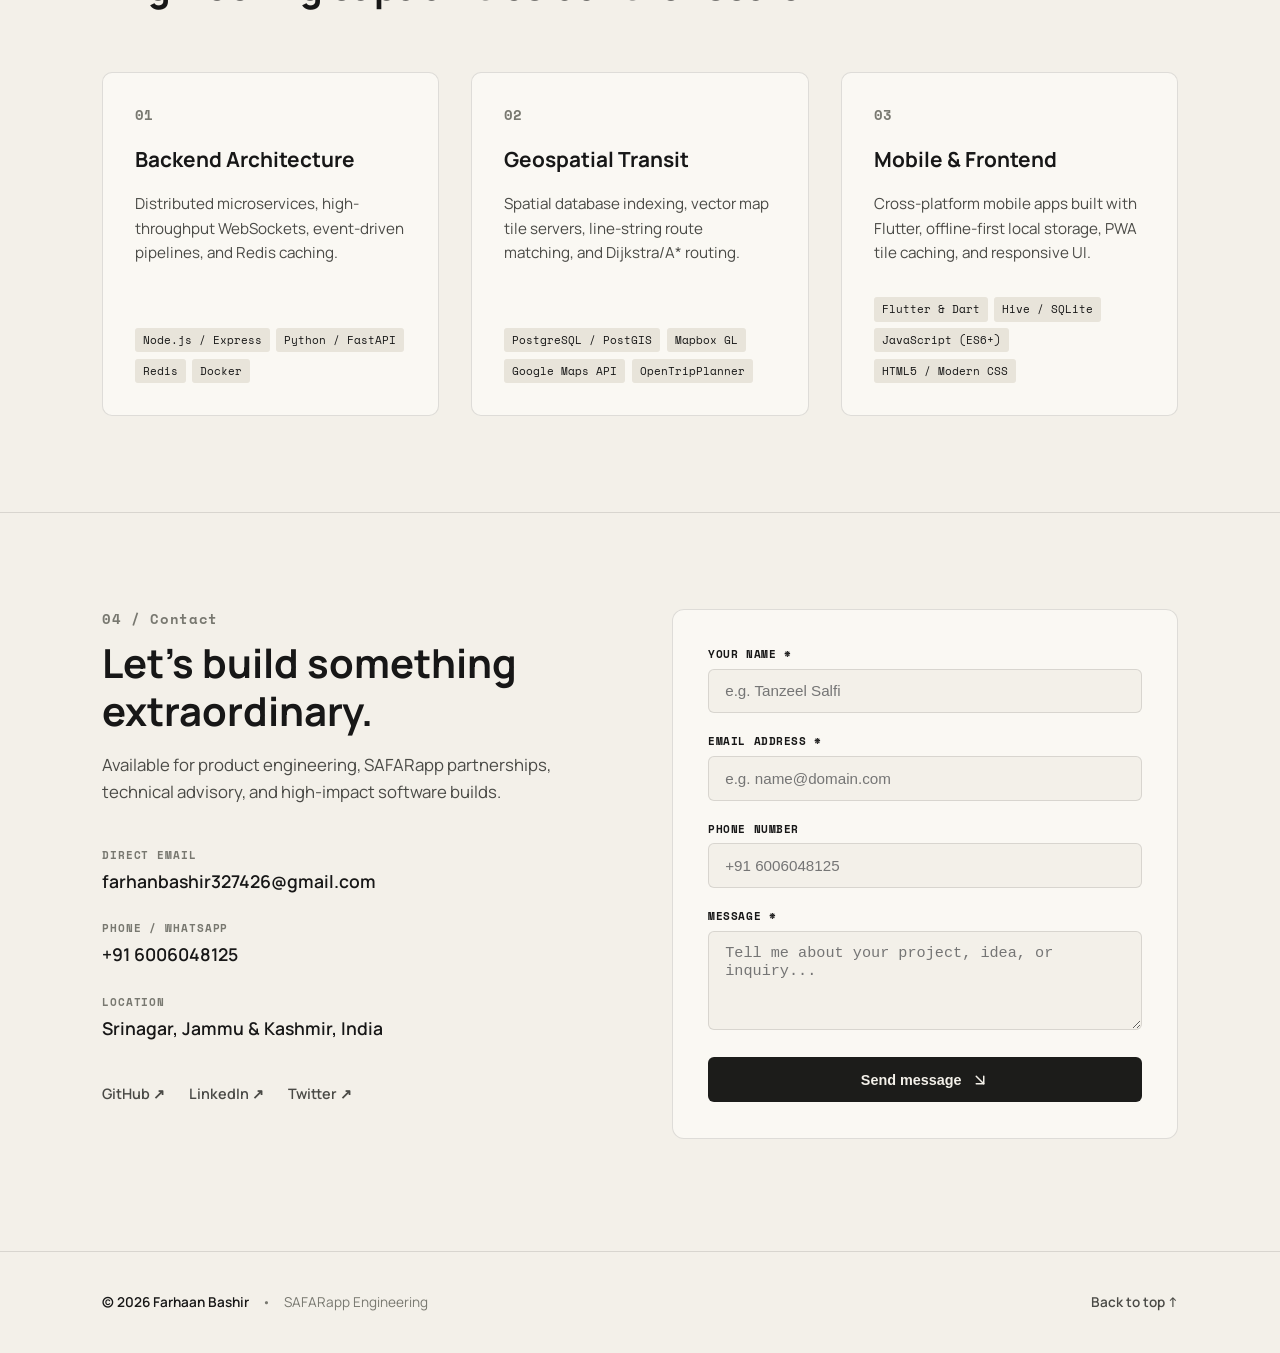
==== commit 9cef60fc: "Update portrait avatar to load profile.jpg" ====
--- a/docs/index.html
+++ b/docs/index.html
@@ -72,12 +72,7 @@
                 <!-- Portrait Frame (Matching Tanzeel's signature layout) -->
                 <aside class="portrait-placeholder">
                     <div class="portrait-avatar">
-                        <svg viewBox="0 0 200 200" fill="none" xmlns="http://www.w3.org/2000/svg" class="avatar-svg">
-                            <rect width="200" height="200" rx="16" fill="var(--bg-secondary)"/>
-                            <circle cx="100" cy="75" r="38" fill="var(--text-primary)" opacity="0.85"/>
-                            <path d="M30 180C30 140 60 125 100 125C140 125 170 140 170 180" stroke="var(--text-primary)" stroke-width="12" stroke-linecap="round" fill="none" opacity="0.85"/>
-                            <path d="M70 160L100 135L130 160" stroke="var(--bg-primary)" stroke-width="4"/>
-                        </svg>
+                        <img src="profile.jpg" alt="Farhaan Bashir" class="avatar-img" onerror="this.onerror=null; this.src='https://ui-avatars.com/api/?name=Farhaan+Bashir&background=181816&color=F9F8F3&size=200&font-size=0.35';" style="width: 100%; height: 100%; object-fit: cover; border-radius: 12px;" />
                     </div>
                     <small class="portrait-tag">
                         FOUNDER &amp; LEAD<br/>ENGINEER (SAFARapp)
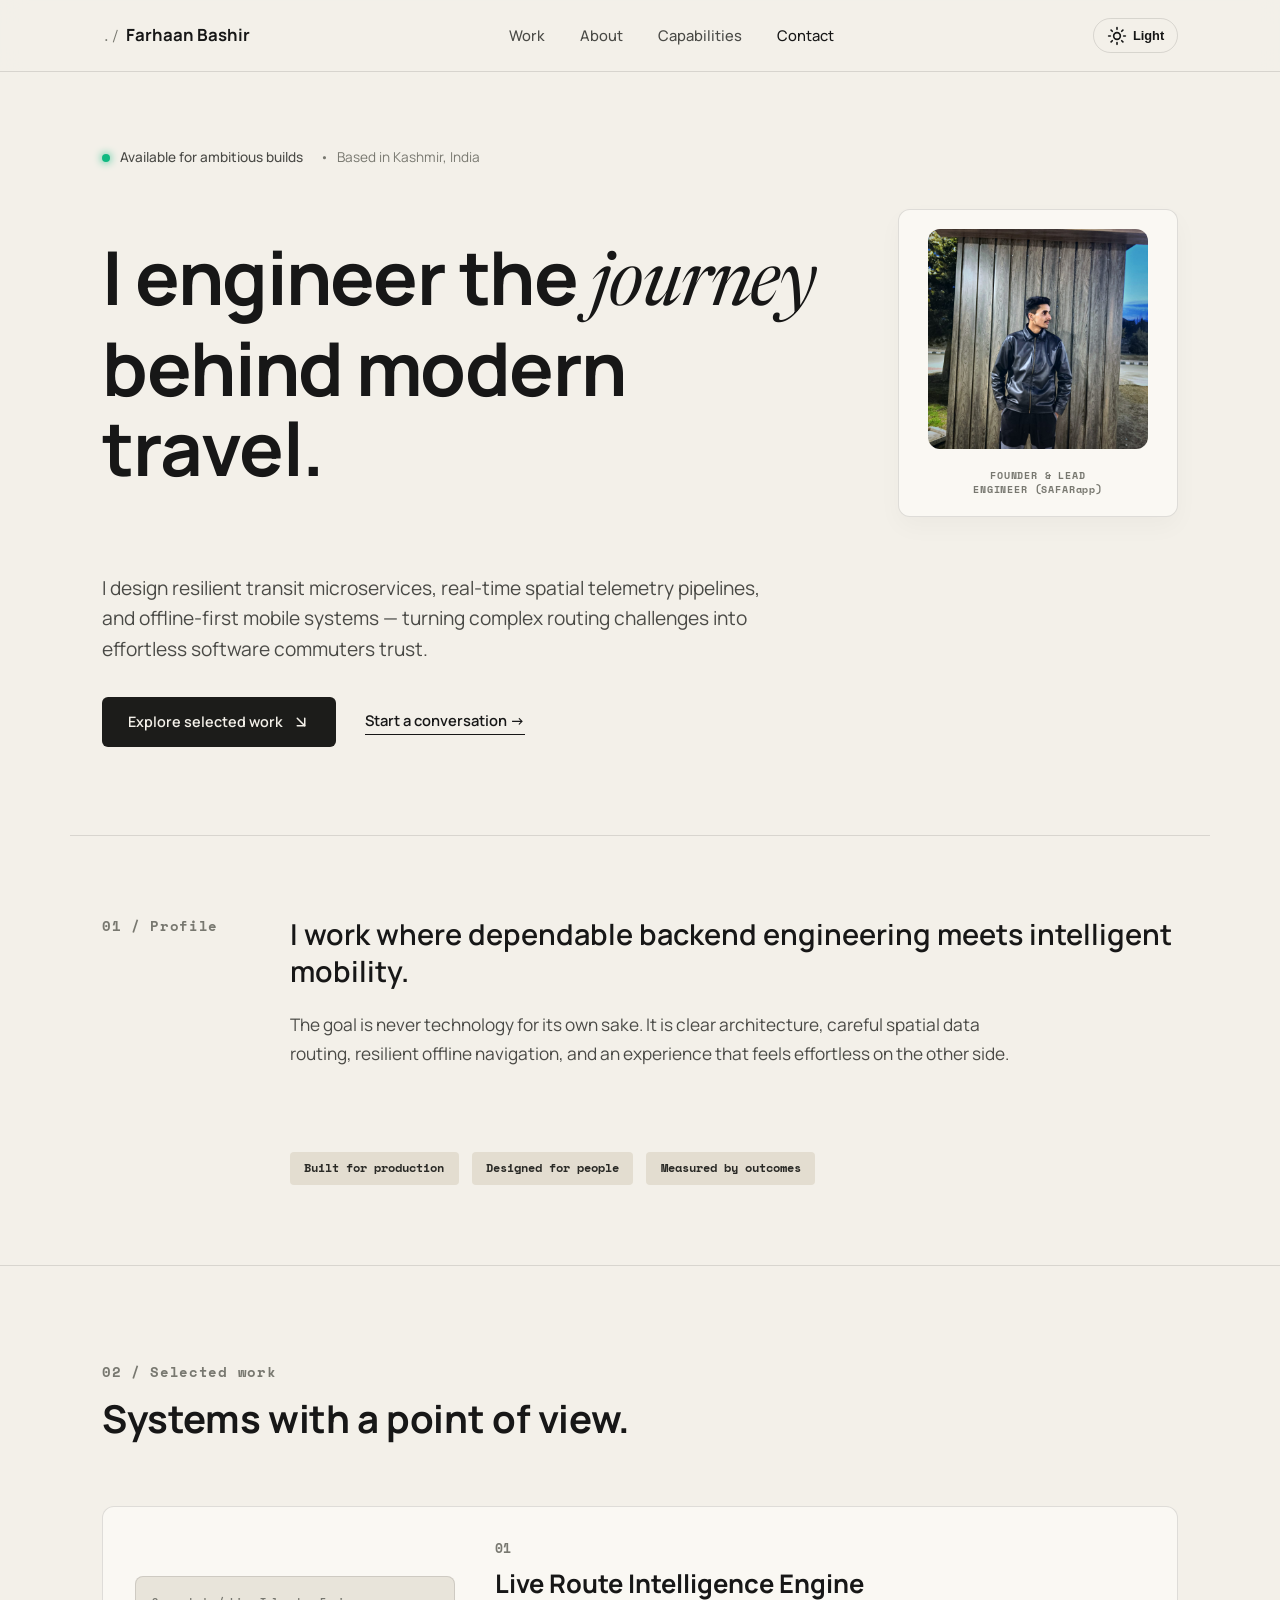
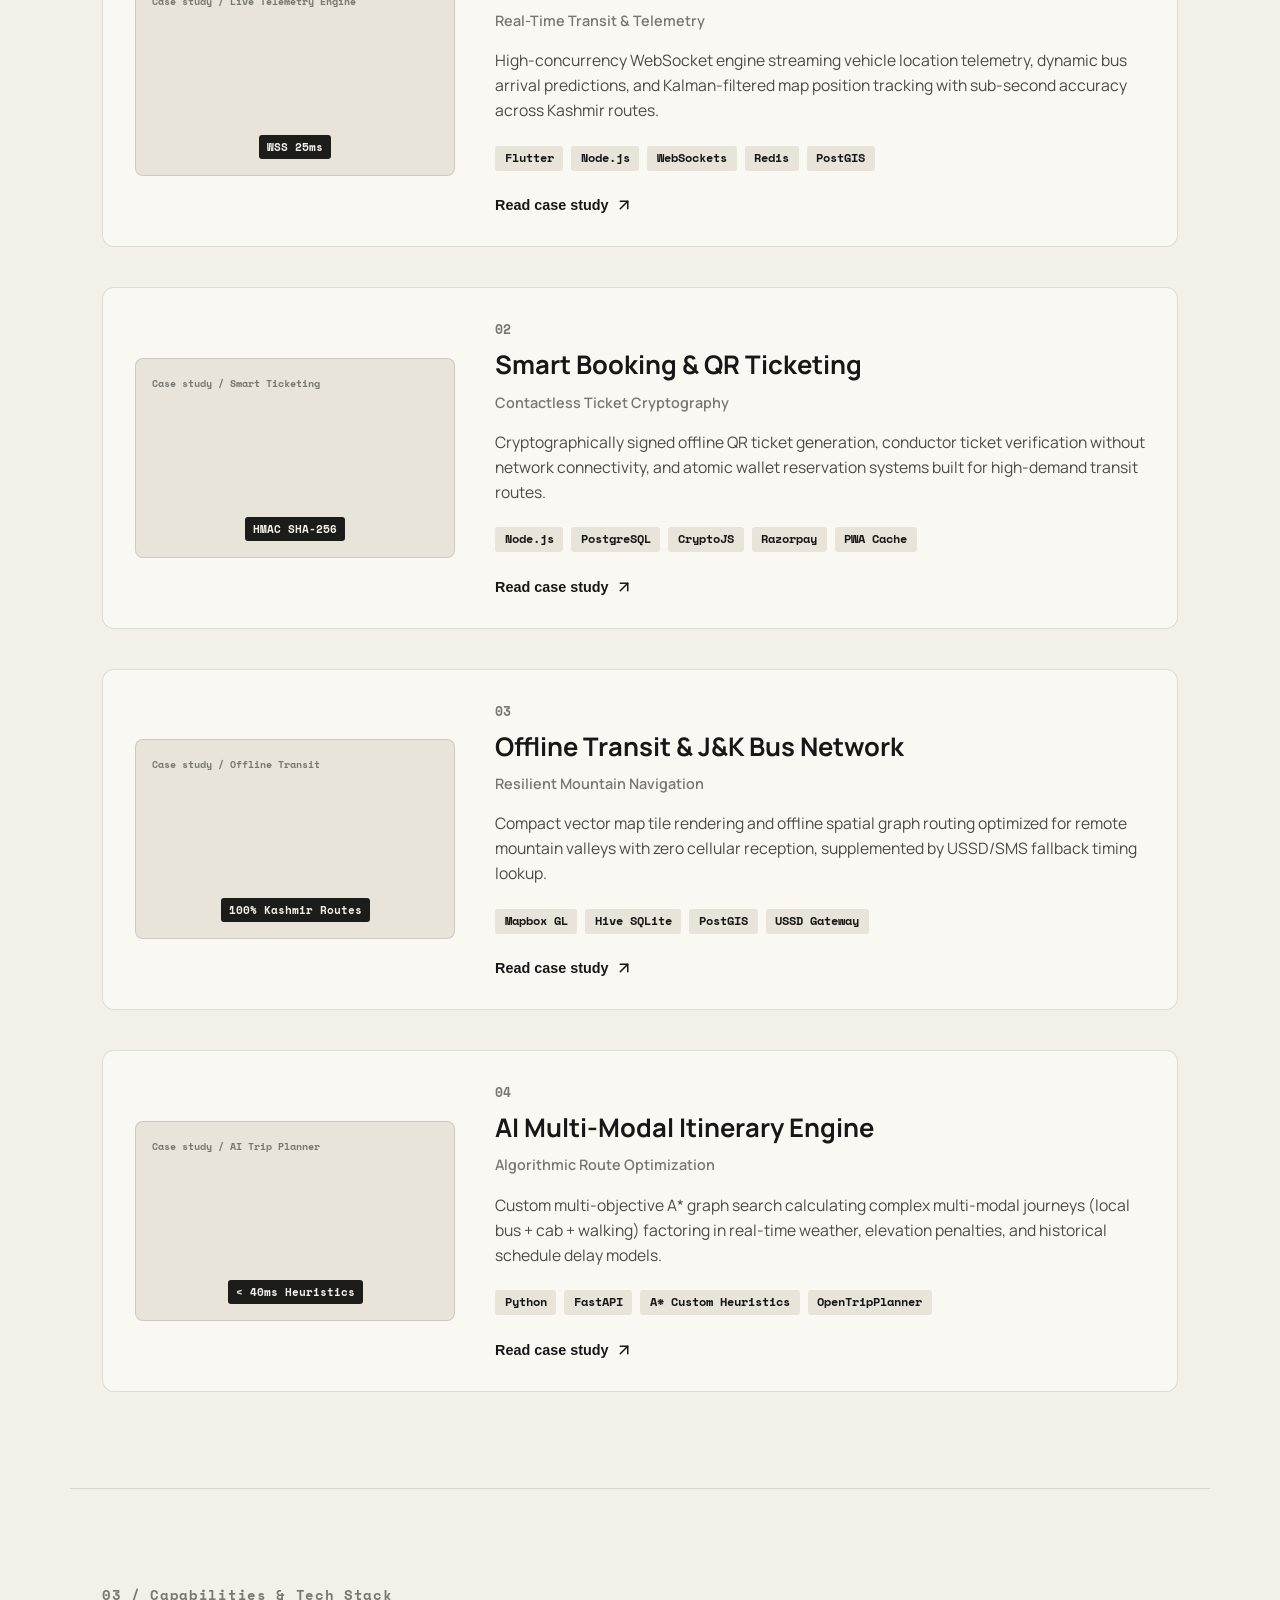
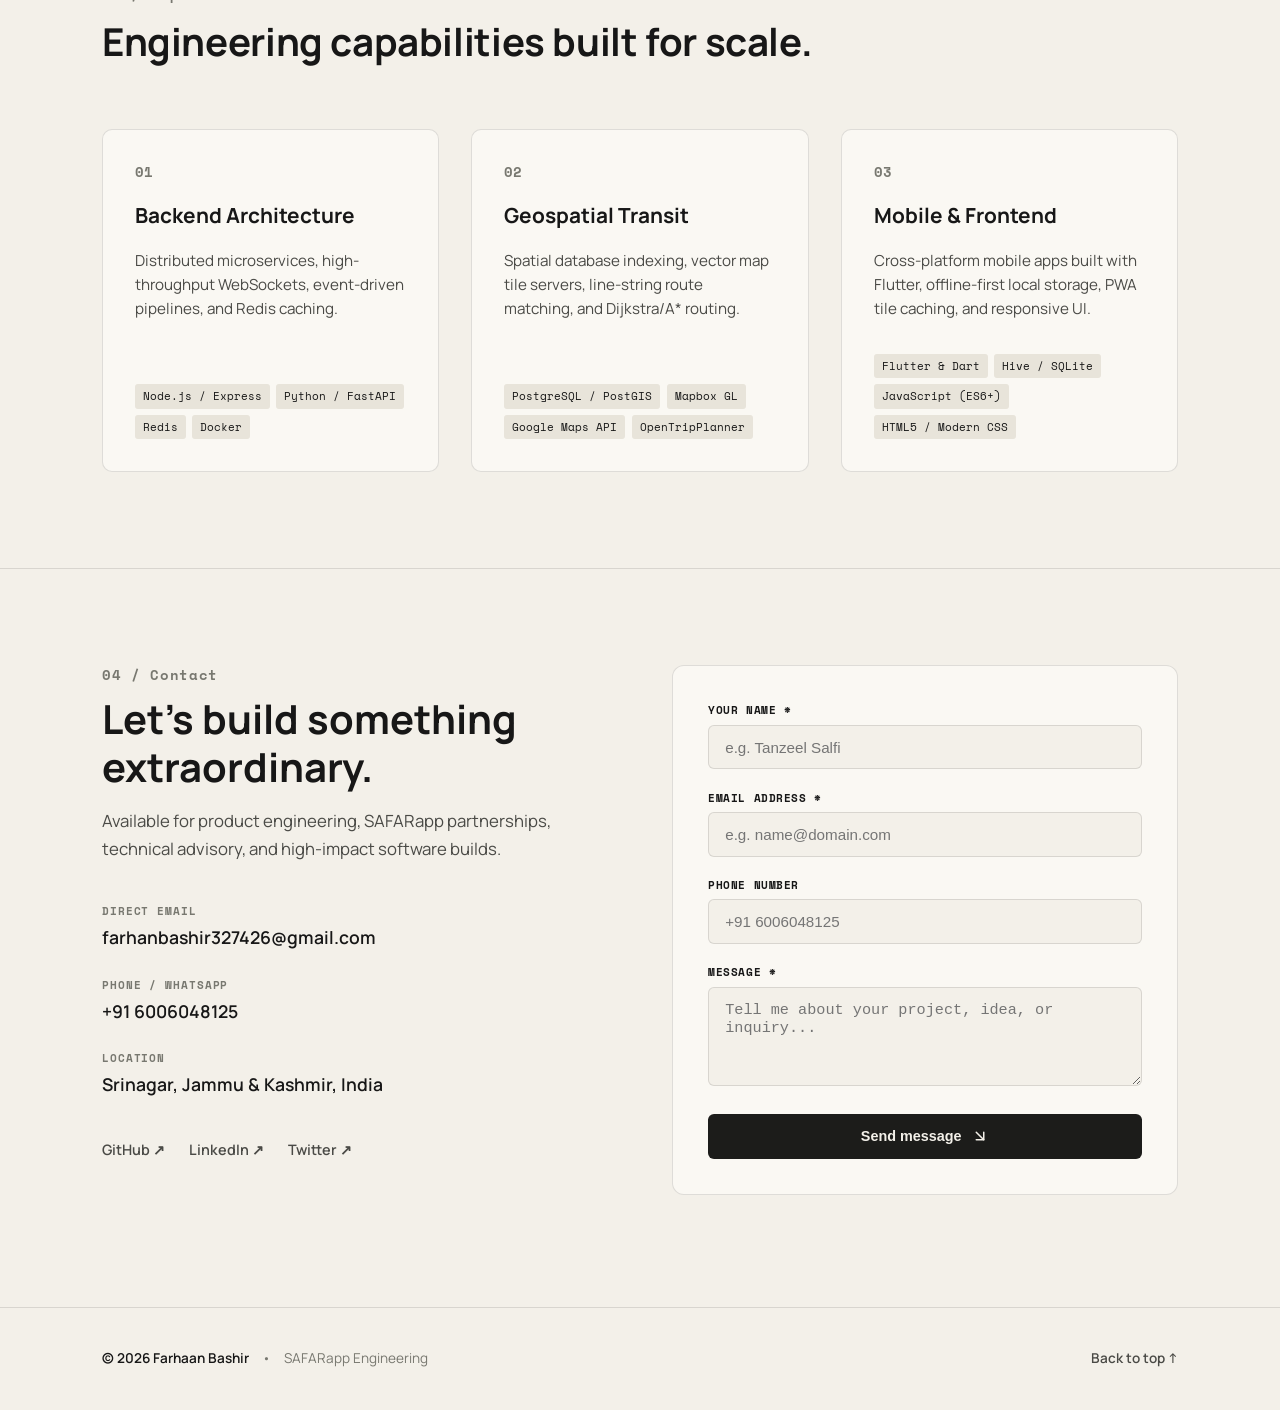
==== commit 02838812: "Configure profile image tag to display profile.jpg.jpeg" ====
--- a/docs/index.html
+++ b/docs/index.html
@@ -72,7 +72,7 @@
                 <!-- Portrait Frame (Matching Tanzeel's signature layout) -->
                 <aside class="portrait-placeholder">
                     <div class="portrait-avatar">
-                        <img src="profile.jpg" alt="Farhaan Bashir" class="avatar-img" onerror="this.onerror=null; this.src='https://ui-avatars.com/api/?name=Farhaan+Bashir&background=181816&color=F9F8F3&size=200&font-size=0.35';" style="width: 100%; height: 100%; object-fit: cover; border-radius: 12px;" />
+                        <img src="profile.jpg" alt="Farhaan Bashir" class="avatar-img" onerror="this.onerror=null; this.src='profile.jpg.jpeg';" style="width: 100%; height: 100%; object-fit: cover; border-radius: 12px;" />
                     </div>
                     <small class="portrait-tag">
                         FOUNDER &amp; LEAD<br/>ENGINEER (SAFARapp)
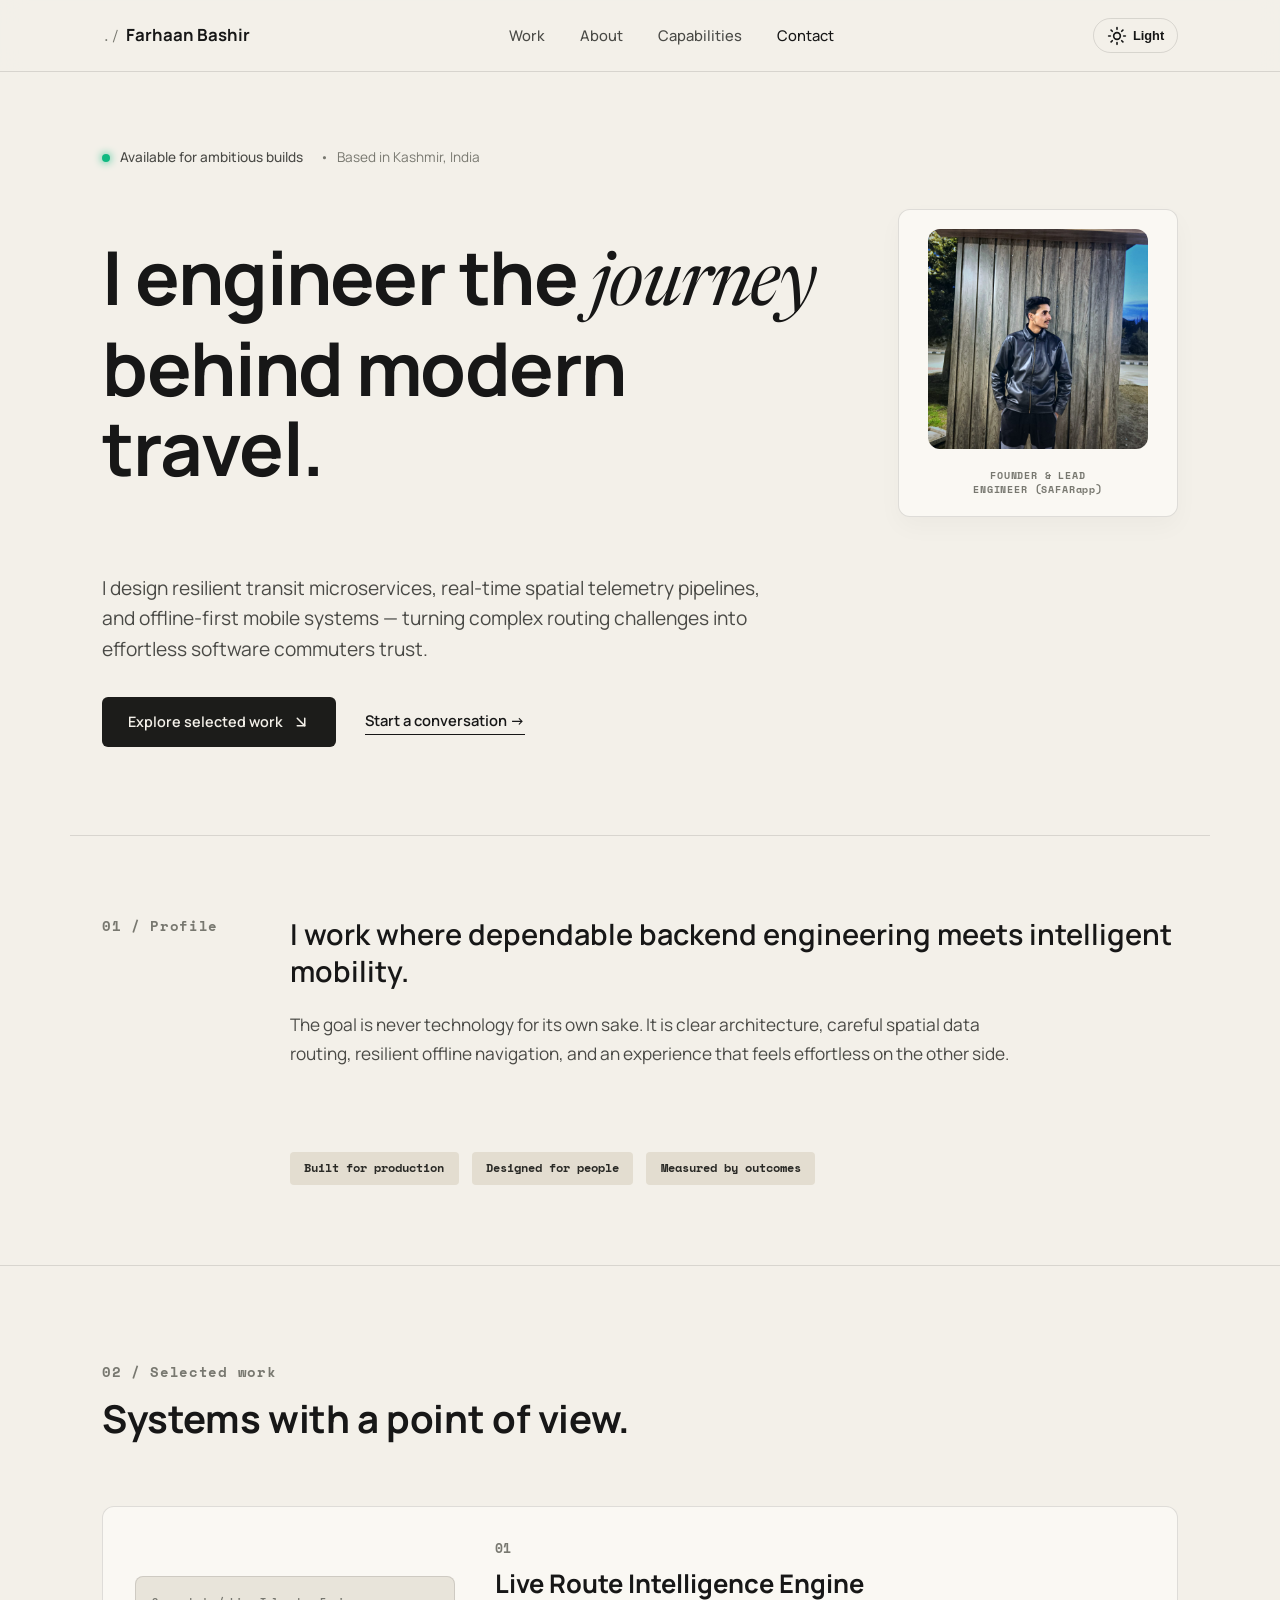
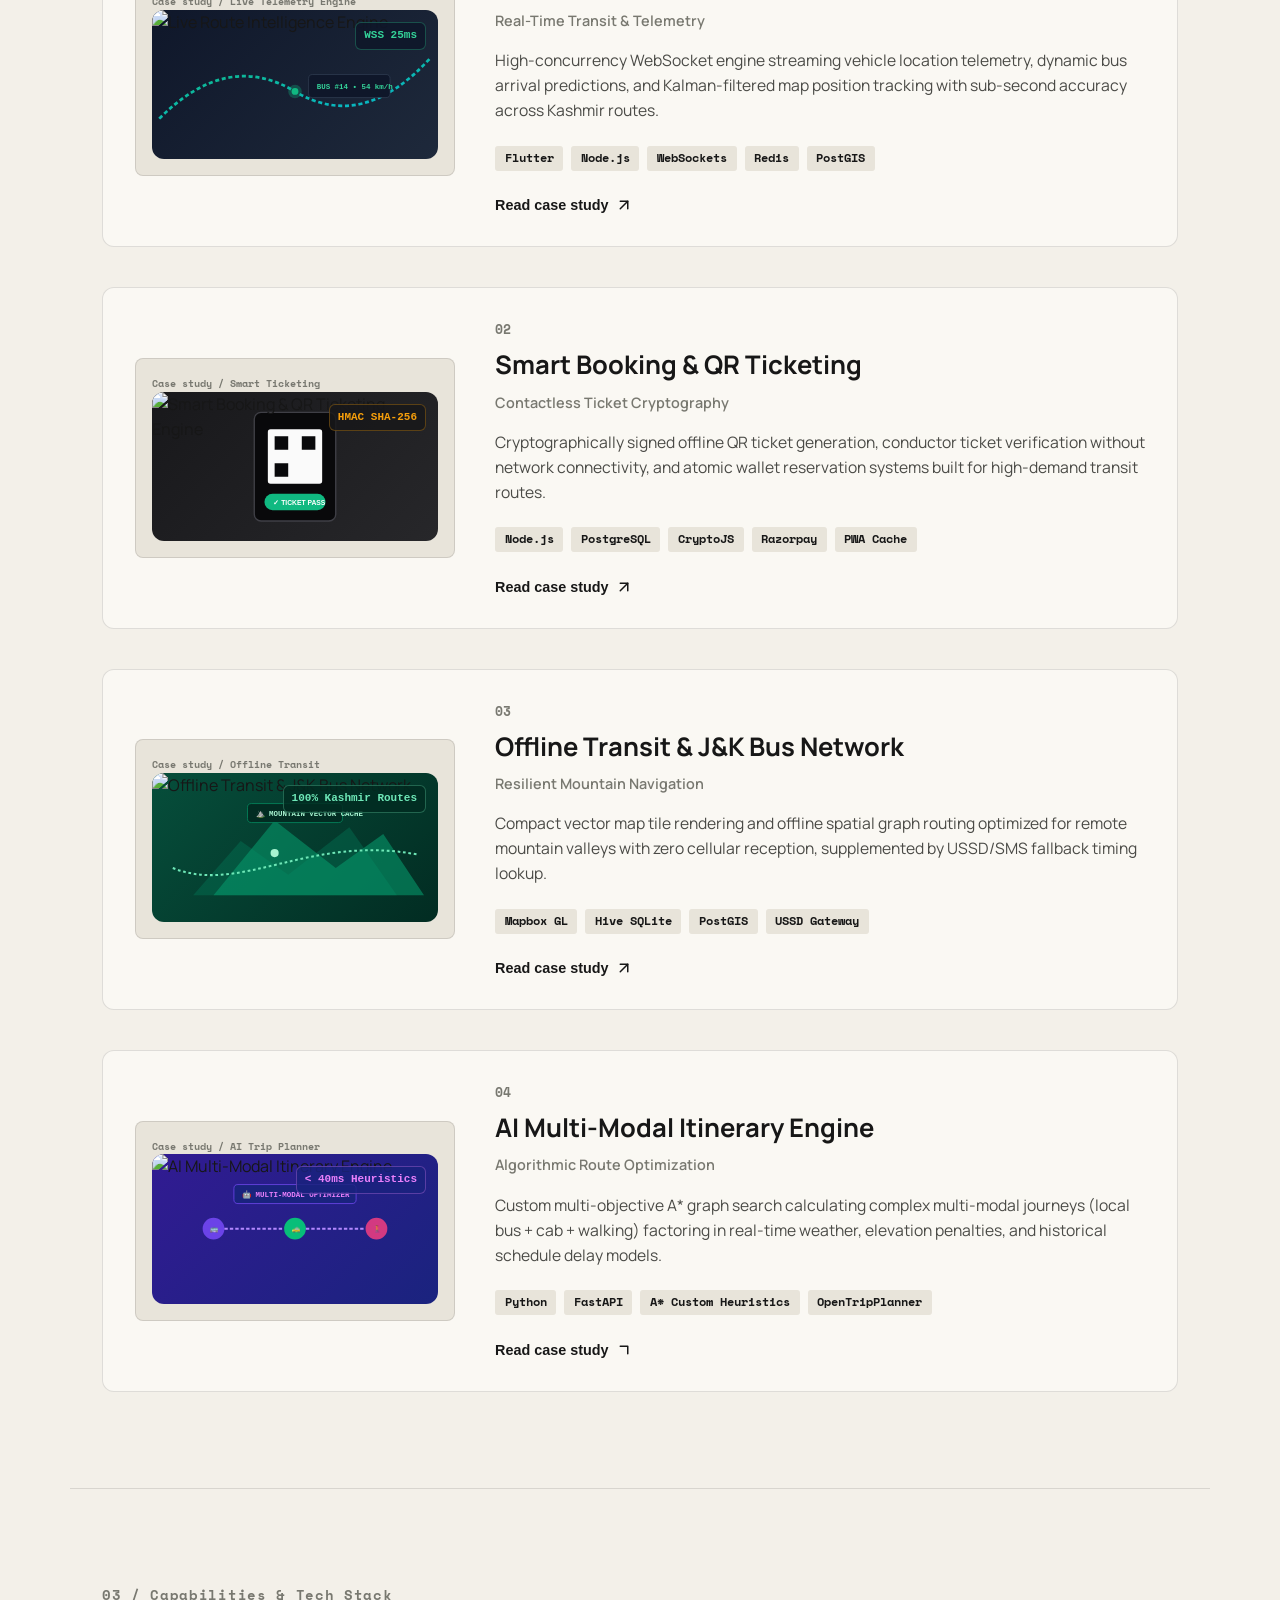
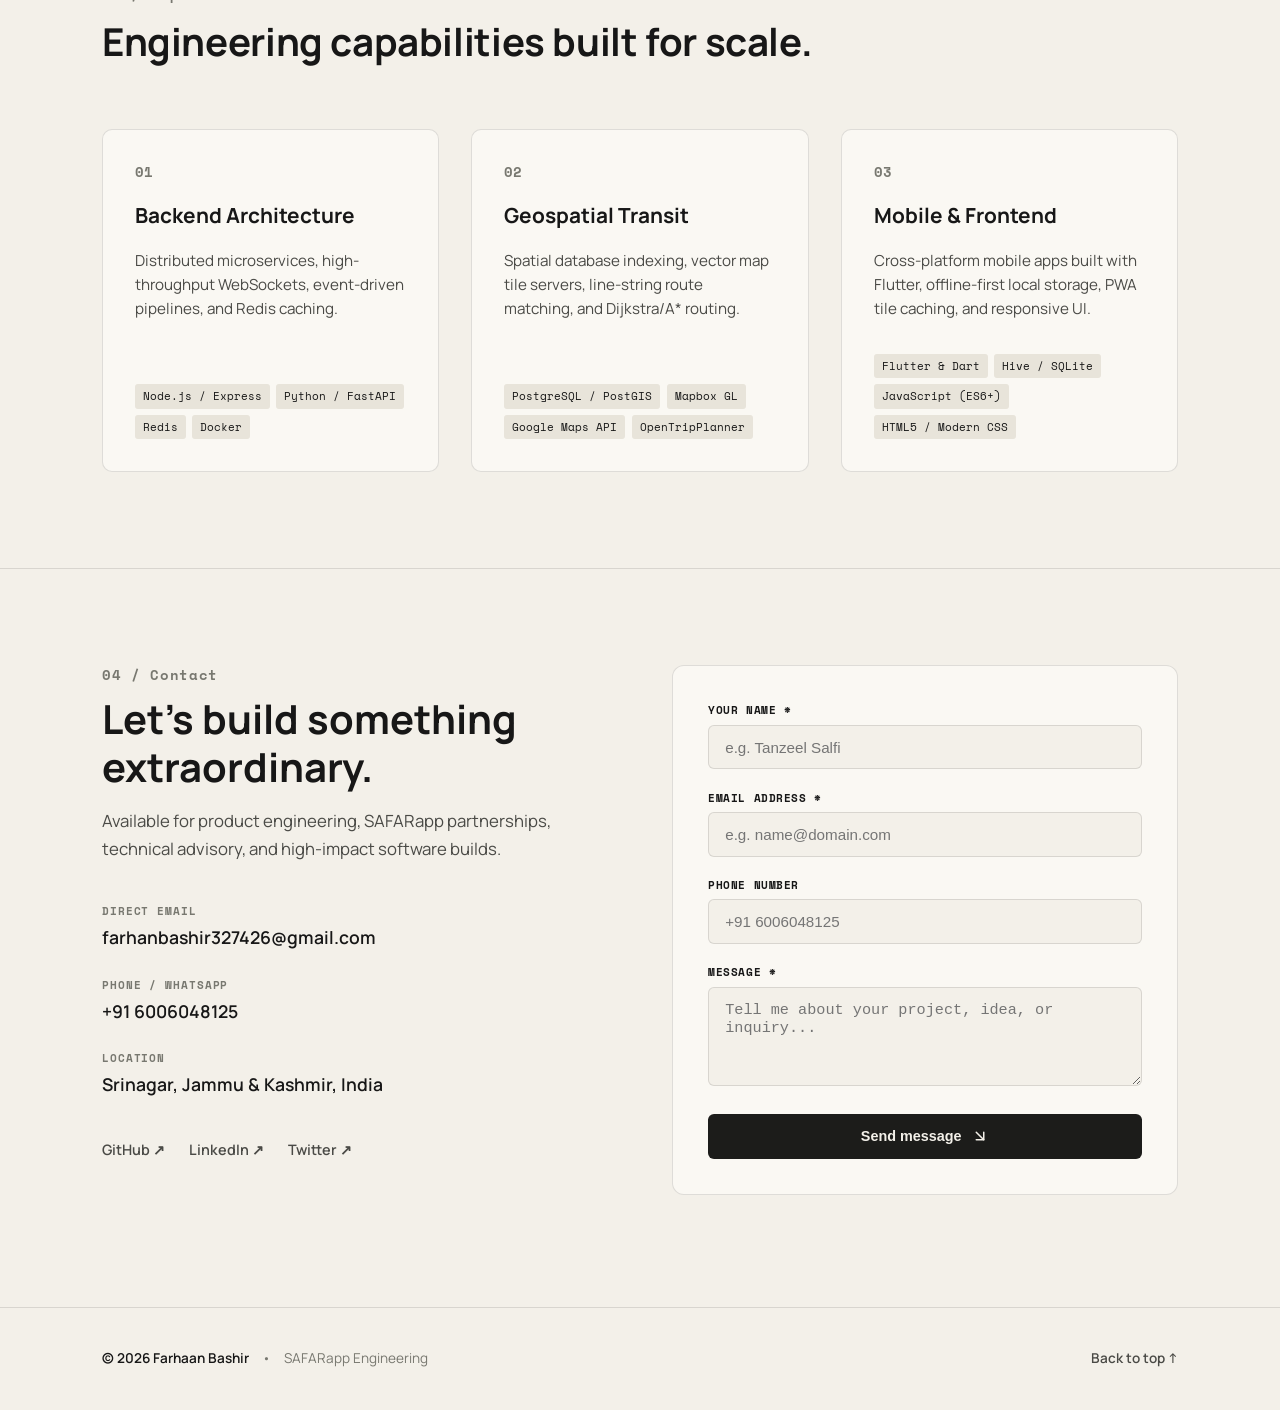
==== commit 674c8c45: "Add custom visual graphics and image support to case study modules" ====
--- a/docs/index.html
+++ b/docs/index.html
@@ -127,10 +127,23 @@
                 <article class="featured-card" data-module="1">
                     <div class="featured-card-image">
                         <span class="image-label">Case study / Live Telemetry Engine</span>
-                        <div class="card-visual-preview preview-telemetry">
-                            <div class="map-grid-pattern"></div>
-                            <div class="live-dot-pulse"></div>
-                            <span class="visual-badge">WSS 25ms</span>
+                        <div class="card-visual-preview preview-telemetry" style="position: relative; overflow: hidden; border-radius: 12px; height: 220px; background: linear-gradient(135deg, #0F172A 0%, #1E293B 100%); display: flex; align-items: center; justify-content: center;">
+                            <img src="live-route.jpg" alt="Live Route Intelligence Engine" class="card-img" onerror="this.onerror=null; this.src='live-route.png';" style="width: 100%; height: 100%; object-fit: cover; position: absolute; inset: 0; z-index: 5;" />
+                            <!-- Custom SVG Graphic Illustration -->
+                            <svg width="100%" height="100%" viewBox="0 0 400 220" fill="none" xmlns="http://www.w3.org/2000/svg" style="position: absolute; inset: 0;">
+                                <defs>
+                                    <linearGradient id="routeGrad" x1="0%" y1="0%" x2="100%" y2="100%">
+                                        <stop offset="0%" stop-color="#10B981" />
+                                        <stop offset="100%" stop-color="#06B6D4" />
+                                    </linearGradient>
+                                </defs>
+                                <path d="M 0,160 Q 100,60 200,120 T 400,70" stroke="url(#routeGrad)" stroke-width="4" stroke-dasharray="6 4" fill="none" />
+                                <circle cx="200" cy="120" r="10" fill="#10B981" opacity="0.3" />
+                                <circle cx="200" cy="120" r="5" fill="#10B981" />
+                                <rect x="220" y="95" width="120" height="34" rx="6" fill="#0F172A" stroke="#334155" />
+                                <text x="232" y="116" fill="#34D399" font-family="monospace" font-size="11" font-weight="bold">BUS #14 • 54 km/h</text>
+                            </svg>
+                            <span class="visual-badge" style="position: absolute; top: 12px; right: 12px; z-index: 6; background: rgba(15, 23, 42, 0.85); color: #34D399; border: 1px solid rgba(52, 211, 153, 0.3); padding: 4px 8px; border-radius: 6px; font-family: monospace; font-size: 11px;">WSS 25ms</span>
                         </div>
                     </div>
                     <div class="featured-card-content">
@@ -158,9 +171,17 @@
                 <article class="featured-card" data-module="2">
                     <div class="featured-card-image">
                         <span class="image-label">Case study / Smart Ticketing</span>
-                        <div class="card-visual-preview preview-ticketing">
-                            <div class="qr-code-graphic"></div>
-                            <span class="visual-badge">HMAC SHA-256</span>
+                        <div class="card-visual-preview preview-ticketing" style="position: relative; overflow: hidden; border-radius: 12px; height: 220px; background: linear-gradient(135deg, #18181B 0%, #27272A 100%); display: flex; align-items: center; justify-content: center;">
+                            <img src="smart-ticketing.jpg" alt="Smart Booking & QR Ticketing Engine" class="card-img" onerror="this.onerror=null; this.src='smart-ticketing.png';" style="width: 100%; height: 100%; object-fit: cover; position: absolute; inset: 0; z-index: 5;" />
+                            <!-- Custom SVG QR Ticket Illustration -->
+                            <svg width="100%" height="100%" viewBox="0 0 400 220" fill="none" xmlns="http://www.w3.org/2000/svg" style="position: absolute; inset: 0;">
+                                <rect x="140" y="30" width="120" height="160" rx="10" fill="#09090B" stroke="#3F3F46" stroke-width="2" />
+                                <rect x="160" y="55" width="80" height="80" rx="4" fill="#FAFAFA" />
+                                <path d="M170 65h20v20h-20zM210 65h20v20h-20zM170 105h20v20h-20z" fill="#09090B" />
+                                <rect x="155" y="150" width="90" height="24" rx="12" fill="#10B981" />
+                                <text x="168" y="166" fill="#FFFFFF" font-family="sans-serif" font-size="10" font-weight="bold">✓ TICKET PASS</text>
+                            </svg>
+                            <span class="visual-badge" style="position: absolute; top: 12px; right: 12px; z-index: 6; background: rgba(24, 24, 27, 0.85); color: #F59E0B; border: 1px solid rgba(245, 158, 11, 0.3); padding: 4px 8px; border-radius: 6px; font-family: monospace; font-size: 11px;">HMAC SHA-256</span>
                         </div>
                     </div>
                     <div class="featured-card-content">
@@ -188,9 +209,18 @@
                 <article class="featured-card" data-module="3">
                     <div class="featured-card-image">
                         <span class="image-label">Case study / Offline Transit</span>
-                        <div class="card-visual-preview preview-offline">
-                            <div class="vector-tiles-graphic"></div>
-                            <span class="visual-badge">100% Kashmir Routes</span>
+                        <div class="card-visual-preview preview-offline" style="position: relative; overflow: hidden; border-radius: 12px; height: 220px; background: linear-gradient(135deg, #064E3B 0%, #022C22 100%); display: flex; align-items: center; justify-content: center;">
+                            <img src="offline-transit.jpg" alt="Offline Transit & J&K Bus Network" class="card-img" onerror="this.onerror=null; this.src='offline-transit.png';" style="width: 100%; height: 100%; object-fit: cover; position: absolute; inset: 0; z-index: 5;" />
+                            <!-- Custom SVG Offline Vector Graphic Illustration -->
+                            <svg width="100%" height="100%" viewBox="0 0 400 220" fill="none" xmlns="http://www.w3.org/2000/svg" style="position: absolute; inset: 0;">
+                                <path d="M 50 180 L 120 100 L 190 150 L 280 80 L 350 180 Z" fill="#047857" opacity="0.4" />
+                                <path d="M 80 180 L 170 70 L 260 140 L 330 90 L 390 180 Z" fill="#059669" opacity="0.6" />
+                                <path d="M20 140 C 120 180, 220 90, 380 120" stroke="#6EE7B7" stroke-width="3" stroke-dasharray="4 4" fill="none" />
+                                <circle cx="170" cy="118" r="6" fill="#A7F3D0" />
+                                <rect x="130" y="45" width="140" height="28" rx="6" fill="#022C22" stroke="#059669" />
+                                <text x="142" y="63" fill="#A7F3D0" font-family="monospace" font-size="11" font-weight="bold">⛰️ MOUNTAIN VECTOR CACHE</text>
+                            </svg>
+                            <span class="visual-badge" style="position: absolute; top: 12px; right: 12px; z-index: 6; background: rgba(2, 44, 34, 0.85); color: #6EE7B7; border: 1px solid rgba(110, 231, 183, 0.3); padding: 4px 8px; border-radius: 6px; font-family: monospace; font-size: 11px;">100% Kashmir Routes</span>
                         </div>
                     </div>
                     <div class="featured-card-content">
@@ -217,9 +247,22 @@
                 <article class="featured-card" data-module="4">
                     <div class="featured-card-image">
                         <span class="image-label">Case study / AI Trip Planner</span>
-                        <div class="card-visual-preview preview-ai">
-                            <div class="graph-nodes-graphic"></div>
-                            <span class="visual-badge">&lt; 40ms Heuristics</span>
+                        <div class="card-visual-preview preview-ai" style="position: relative; overflow: hidden; border-radius: 12px; height: 220px; background: linear-gradient(135deg, #311B92 0%, #1A237E 100%); display: flex; align-items: center; justify-content: center;">
+                            <img src="ai-itinerary.jpg" alt="AI Multi-Modal Itinerary Engine" class="card-img" onerror="this.onerror=null; this.src='ai-itinerary.png';" style="width: 100%; height: 100%; object-fit: cover; position: absolute; inset: 0; z-index: 5;" />
+                            <!-- Custom SVG AI Itinerary Graph Illustration -->
+                            <svg width="100%" height="100%" viewBox="0 0 400 220" fill="none" xmlns="http://www.w3.org/2000/svg" style="position: absolute; inset: 0;">
+                                <circle cx="80" cy="110" r="16" fill="#7C4DFF" opacity="0.8" />
+                                <text x="75" y="114" fill="#FFF" font-family="sans-serif" font-size="10" font-weight="bold">🚌</text>
+                                <line x1="96" y1="110" x2="184" y2="110" stroke="#B388FF" stroke-width="3" stroke-dasharray="5 3" />
+                                <circle cx="200" cy="110" r="16" fill="#00E676" opacity="0.8" />
+                                <text x="195" y="114" fill="#FFF" font-family="sans-serif" font-size="10" font-weight="bold">🚕</text>
+                                <line x1="216" y1="110" x2="304" y2="110" stroke="#B388FF" stroke-width="3" stroke-dasharray="5 3" />
+                                <circle cx="320" cy="110" r="16" fill="#FF4081" opacity="0.8" />
+                                <text x="315" y="114" fill="#FFF" font-family="sans-serif" font-size="10" font-weight="bold">🚶</text>
+                                <rect x="110" y="45" width="180" height="28" rx="6" fill="#1A237E" stroke="#7C4DFF" />
+                                <text x="122" y="63" fill="#EA80FC" font-family="monospace" font-size="11" font-weight="bold">🤖 MULTI-MODAL OPTIMIZER</text>
+                            </svg>
+                            <span class="visual-badge" style="position: absolute; top: 12px; right: 12px; z-index: 6; background: rgba(26, 35, 126, 0.85); color: #EA80FC; border: 1px solid rgba(234, 128, 252, 0.3); padding: 4px 8px; border-radius: 6px; font-family: monospace; font-size: 11px;">&lt; 40ms Heuristics</span>
                         </div>
                     </div>
                     <div class="featured-card-content">
@@ -237,7 +280,7 @@
                         </ul>
                         <button class="card-link modal-trigger-btn" aria-label="Read AI Trip Planner case study">
                             Read case study 
-                            <svg xmlns="http://www.w3.org/2000/svg" width="18" height="18" viewBox="0 0 24 24" fill="none" stroke="currentColor" stroke-width="2" stroke-linecap="round" stroke-linejoin="round" class="icon-arrow"><path d="M7 7h10v10"></path><path d="M7 17 17 7"></path></svg>
+                            <svg xmlns="http://www.w3.org/2000/svg" width="18" height="18" viewBox="0 0 24 24" fill="none" stroke="currentColor" stroke-width="2" stroke-linecap="round" stroke-linejoin="round" class="icon-arrow"><path d="M7 7h10v10"></path><path d="M7 17 7"></path></svg>
                         </button>
                     </div>
                 </article>
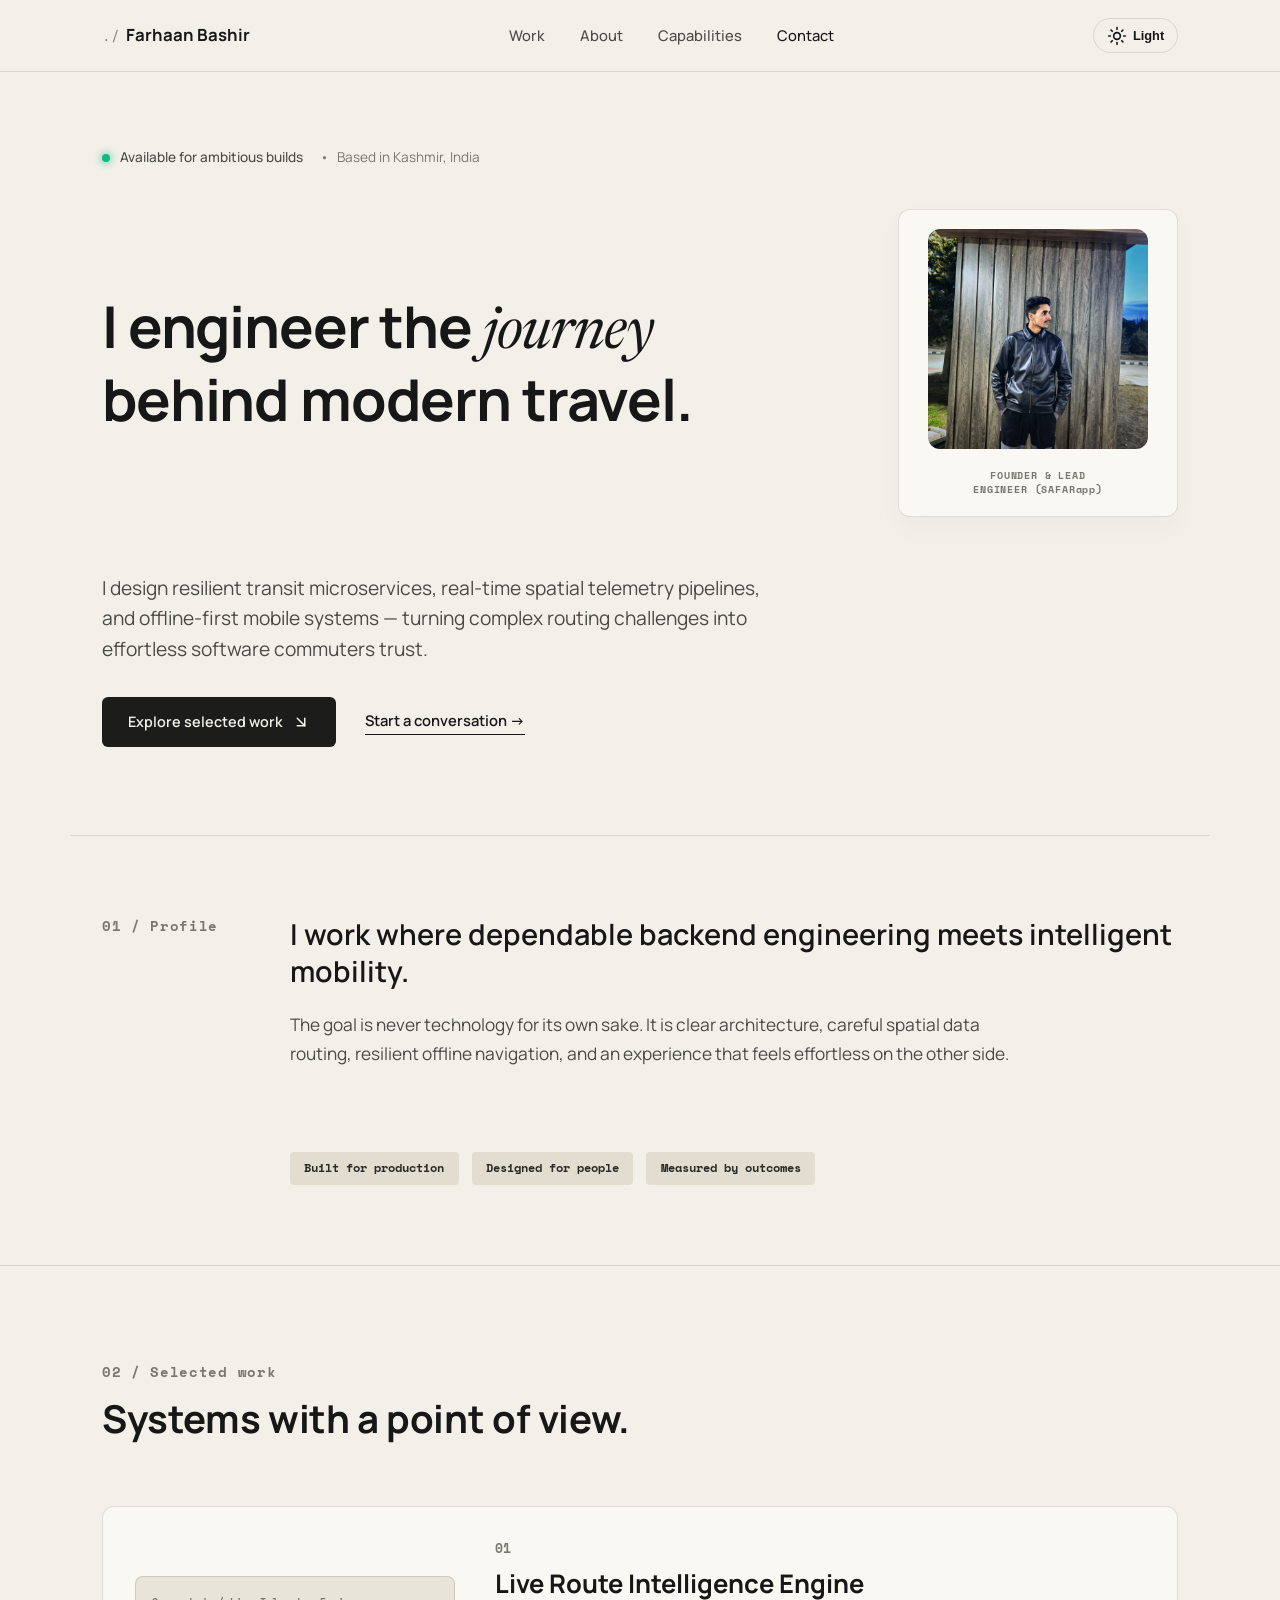
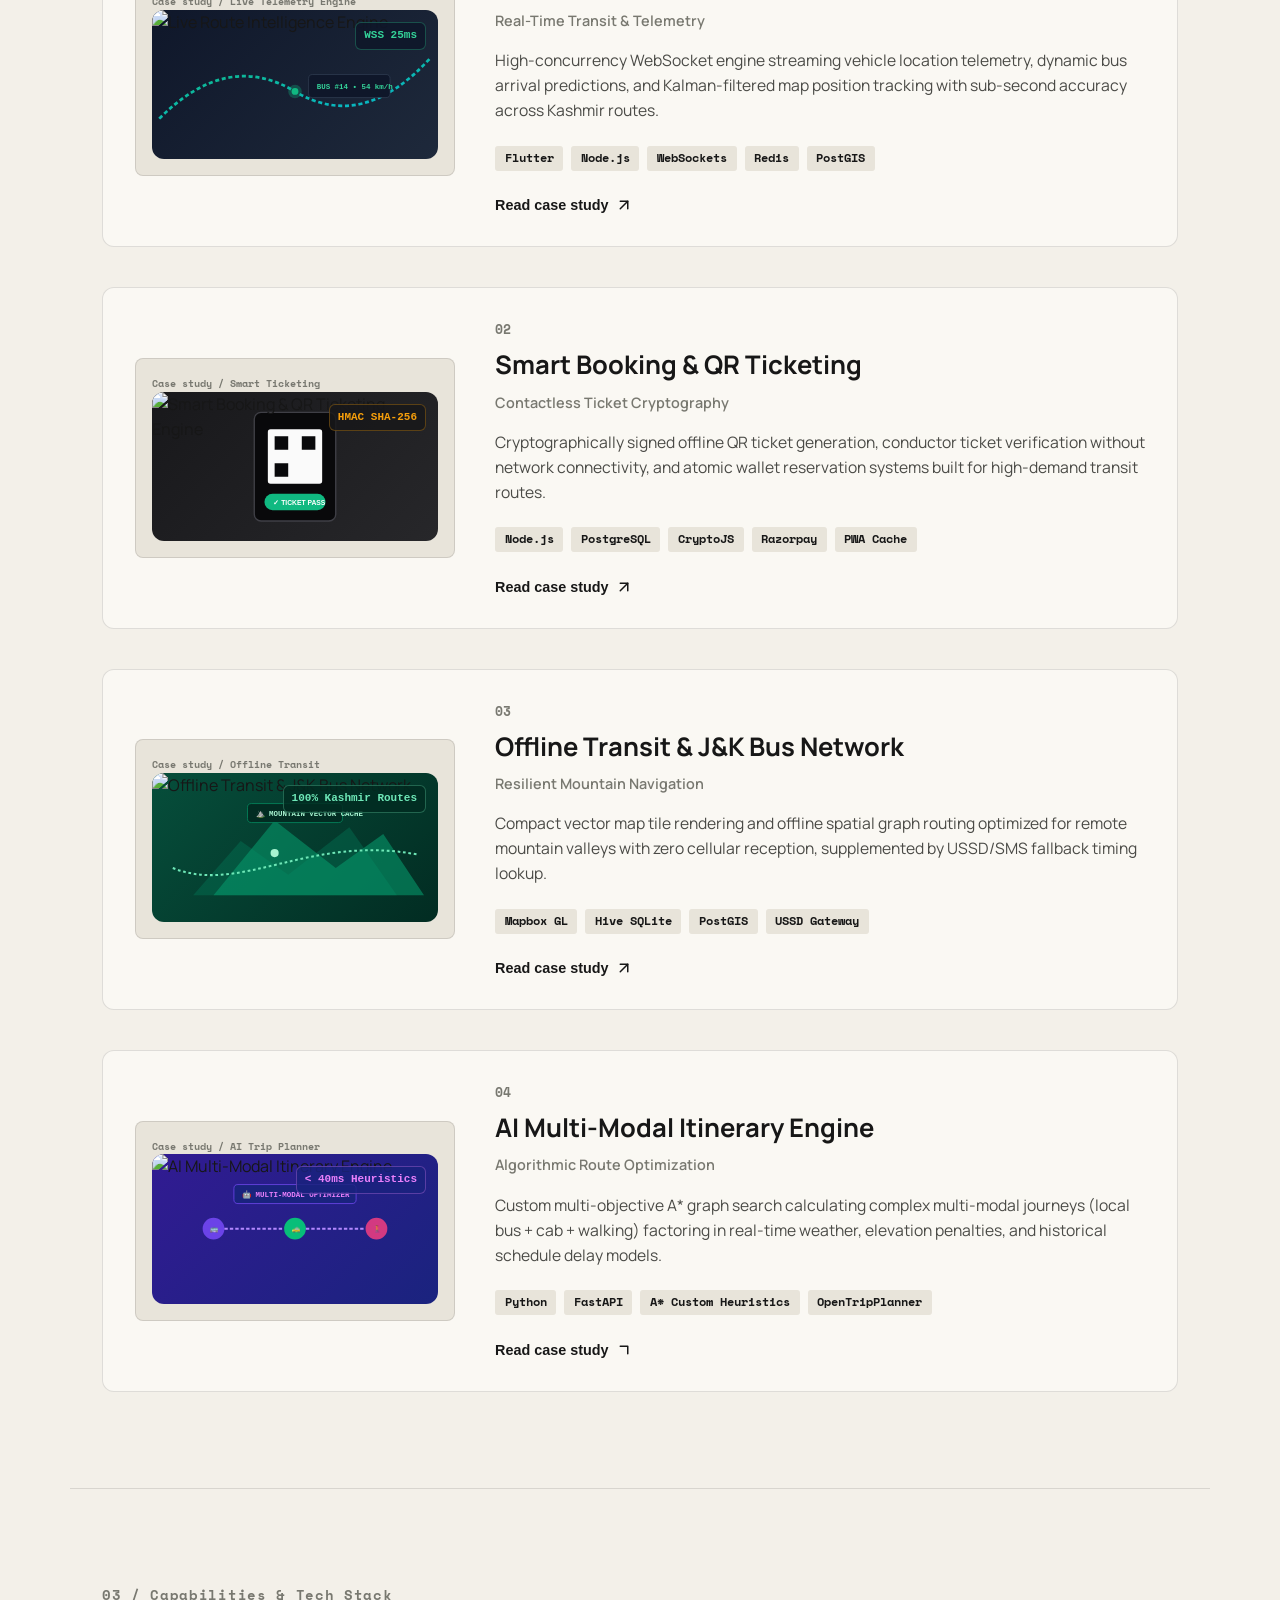
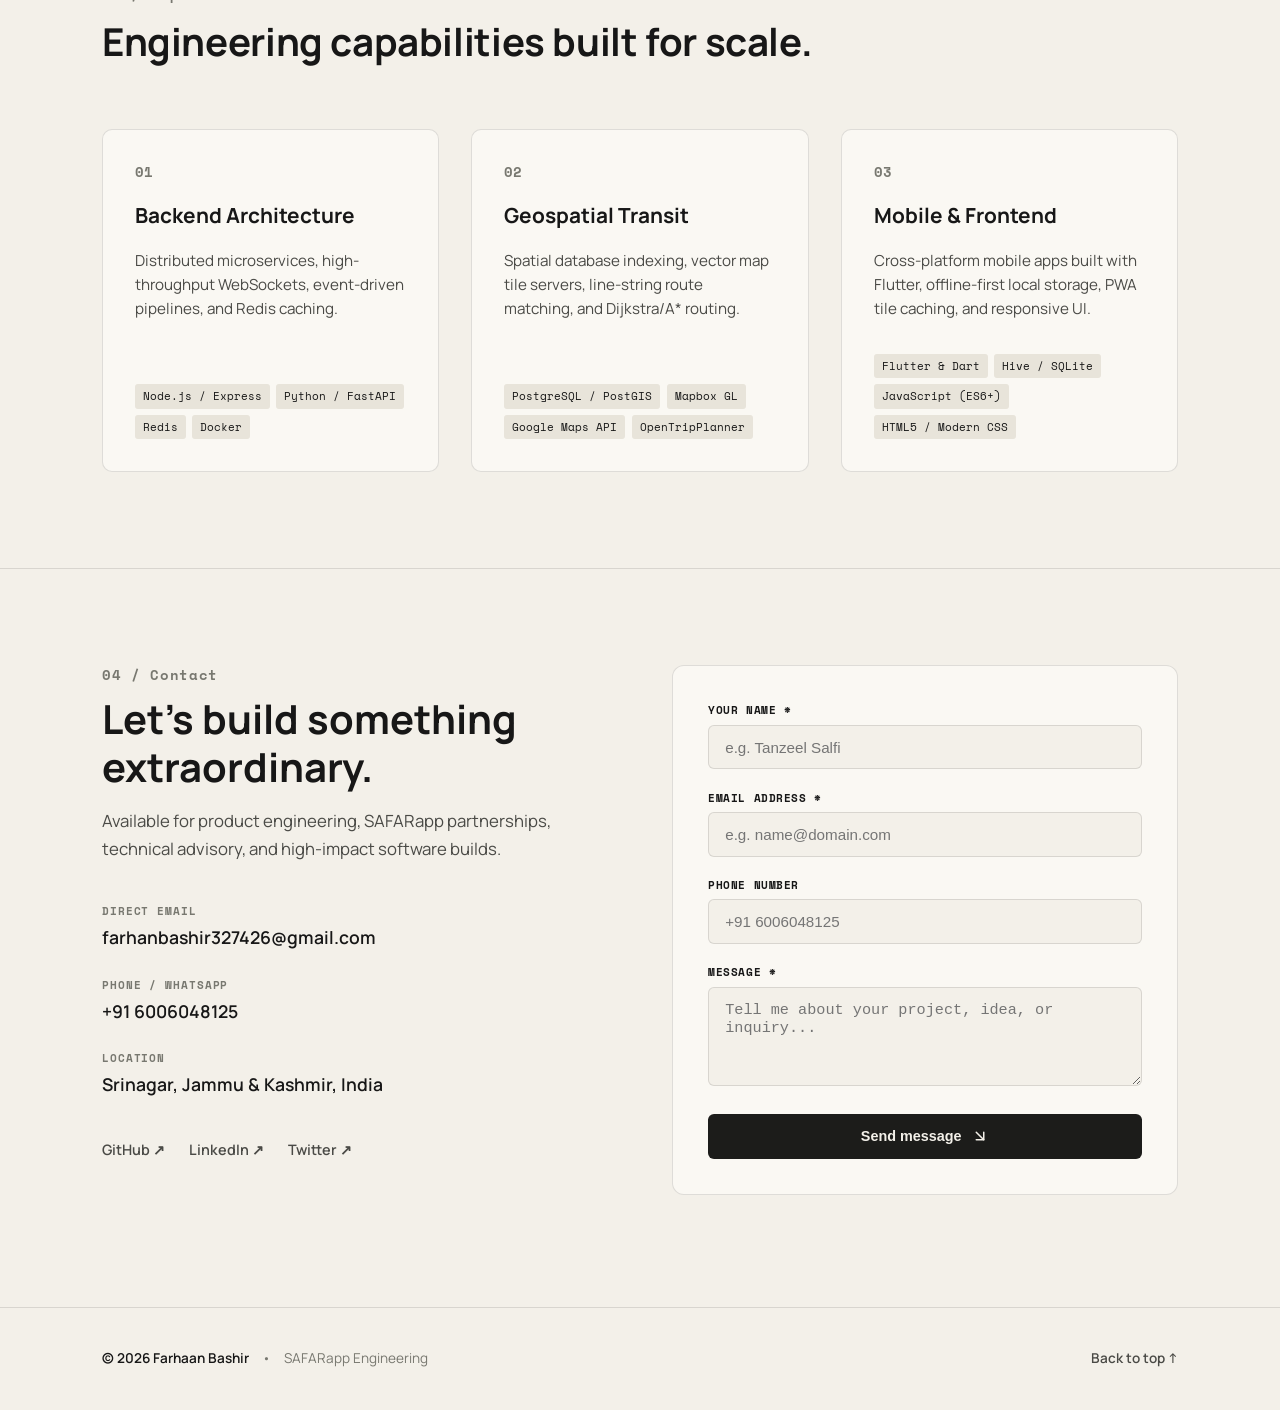
==== commit 12f7379d: "Optimize responsive layout sizing for Android, iOS, Windows, and macOS" ====
--- a/docs/index.html
+++ b/docs/index.html
@@ -2,7 +2,9 @@
 <html lang="en" data-theme="light">
 <head>
     <meta charset="UTF-8">
-    <meta name="viewport" content="width=device-width, initial-scale=1.0">
+    <meta name="viewport" content="width=device-width, initial-scale=1.0, maximum-scale=5.0, viewport-fit=cover">
+    <meta name="apple-mobile-web-app-capable" content="yes">
+    <meta name="apple-mobile-web-app-status-bar-style" content="default">
     <title>Farhaan Bashir — Founder & Lead Engineer, SAFARapp</title>
     <meta name="description" content="Portfolio of Farhaan Bashir, Founder & Lead Engineer behind SAFARapp. Engineering real-time transit telemetry, route optimization, and intelligent travel systems in Kashmir & beyond.">
     <meta name="keywords" content="Farhaan Bashir, SAFARapp, Transit Engineering, Route Optimization, J&K Local Bus App, Fullstack Developer, Travel Tech">
--- a/docs/style.css
+++ b/docs/style.css
@@ -237,9 +237,9 @@
 
 .hero-title {
     font-family: var(--font-sans);
-    font-size: clamp(2.8rem, 5.8vw, 4.8rem);
-    font-weight: 700;
-    line-height: 1.08;
+    font-size: clamp(2.0rem, 4.5vw, 3.6rem);
+    font-weight: 700;
+    line-height: 1.12;
     letter-spacing: -0.02em;
     color: var(--text-primary);
 }
@@ -865,23 +865,34 @@
     justify-content: flex-end;
 }
 
-/* Responsive */
+/* Responsive Cross-Platform Optimizations (Android, iOS, Windows, macOS) */
 @media (max-width: 900px) {
+    .shell {
+        padding: 0 1.25rem;
+    }
+    
+    .section-pad {
+        padding-top: 3.75rem;
+        padding-bottom: 3.75rem;
+    }
+
     .hero-grid {
         grid-template-columns: 1fr;
-        gap: 2.5rem;
+        gap: 2rem;
     }
 
     .portrait-placeholder {
-        max-width: 280px;
+        max-width: 240px;
+        margin: 0 auto;
     }
 
     .featured-card {
         grid-template-columns: 1fr;
-    }
-
-    .featured-card-image {
-        height: 160px;
+        padding: 1.5rem;
+    }
+
+    .card-visual-preview {
+        height: 180px !important;
     }
 
     .capabilities-grid, .contact-grid-wrap {
@@ -896,4 +907,30 @@
     .principles {
         grid-column: 1 / -1;
     }
-}
+
+    .modal-card {
+        padding: 1.5rem;
+        max-height: 90vh;
+    }
+}
+
+@media (max-width: 480px) {
+    .hero-title {
+        font-size: 2.1rem;
+        line-height: 1.15;
+    }
+    
+    .hero-kicker {
+        font-size: 0.78rem;
+        flex-wrap: wrap;
+    }
+
+    .portrait-placeholder {
+        max-width: 100%;
+    }
+    
+    .button-dark, .button {
+        width: 100%;
+        justify-content: center;
+    }
+}
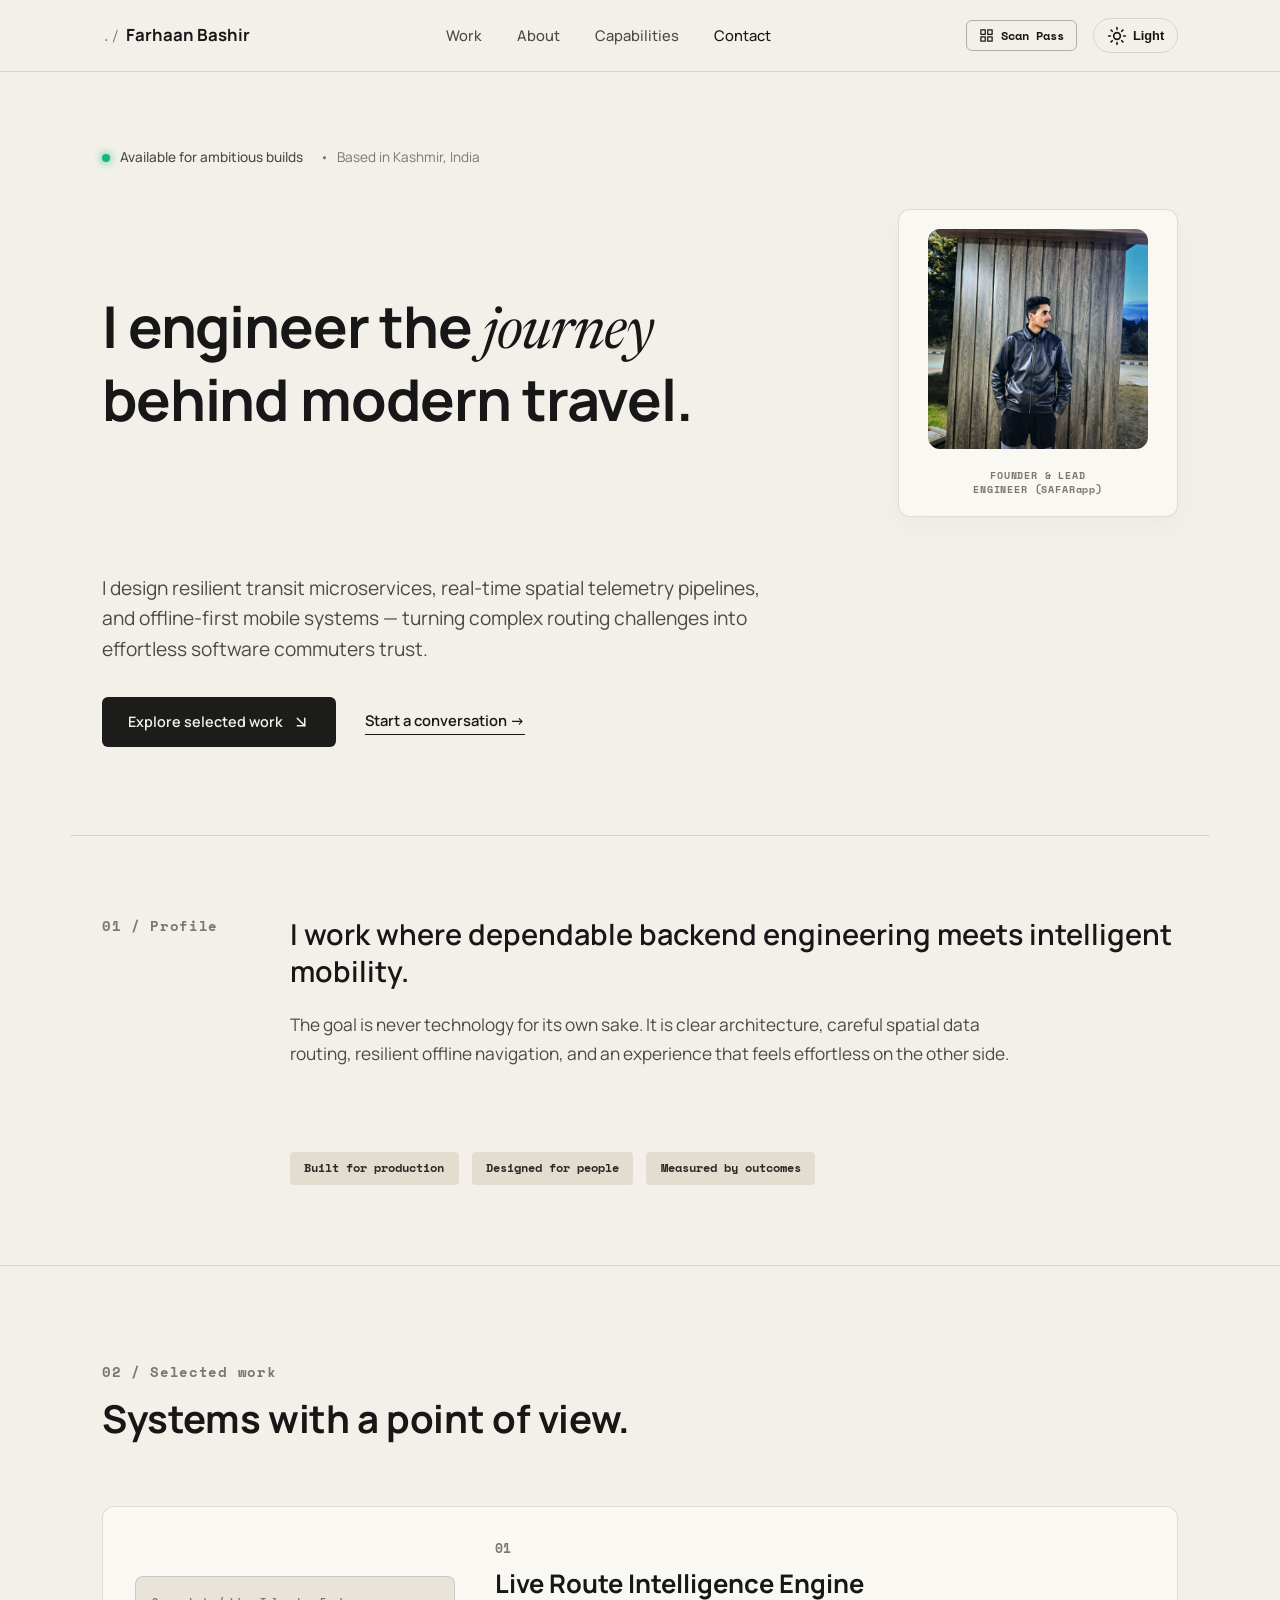
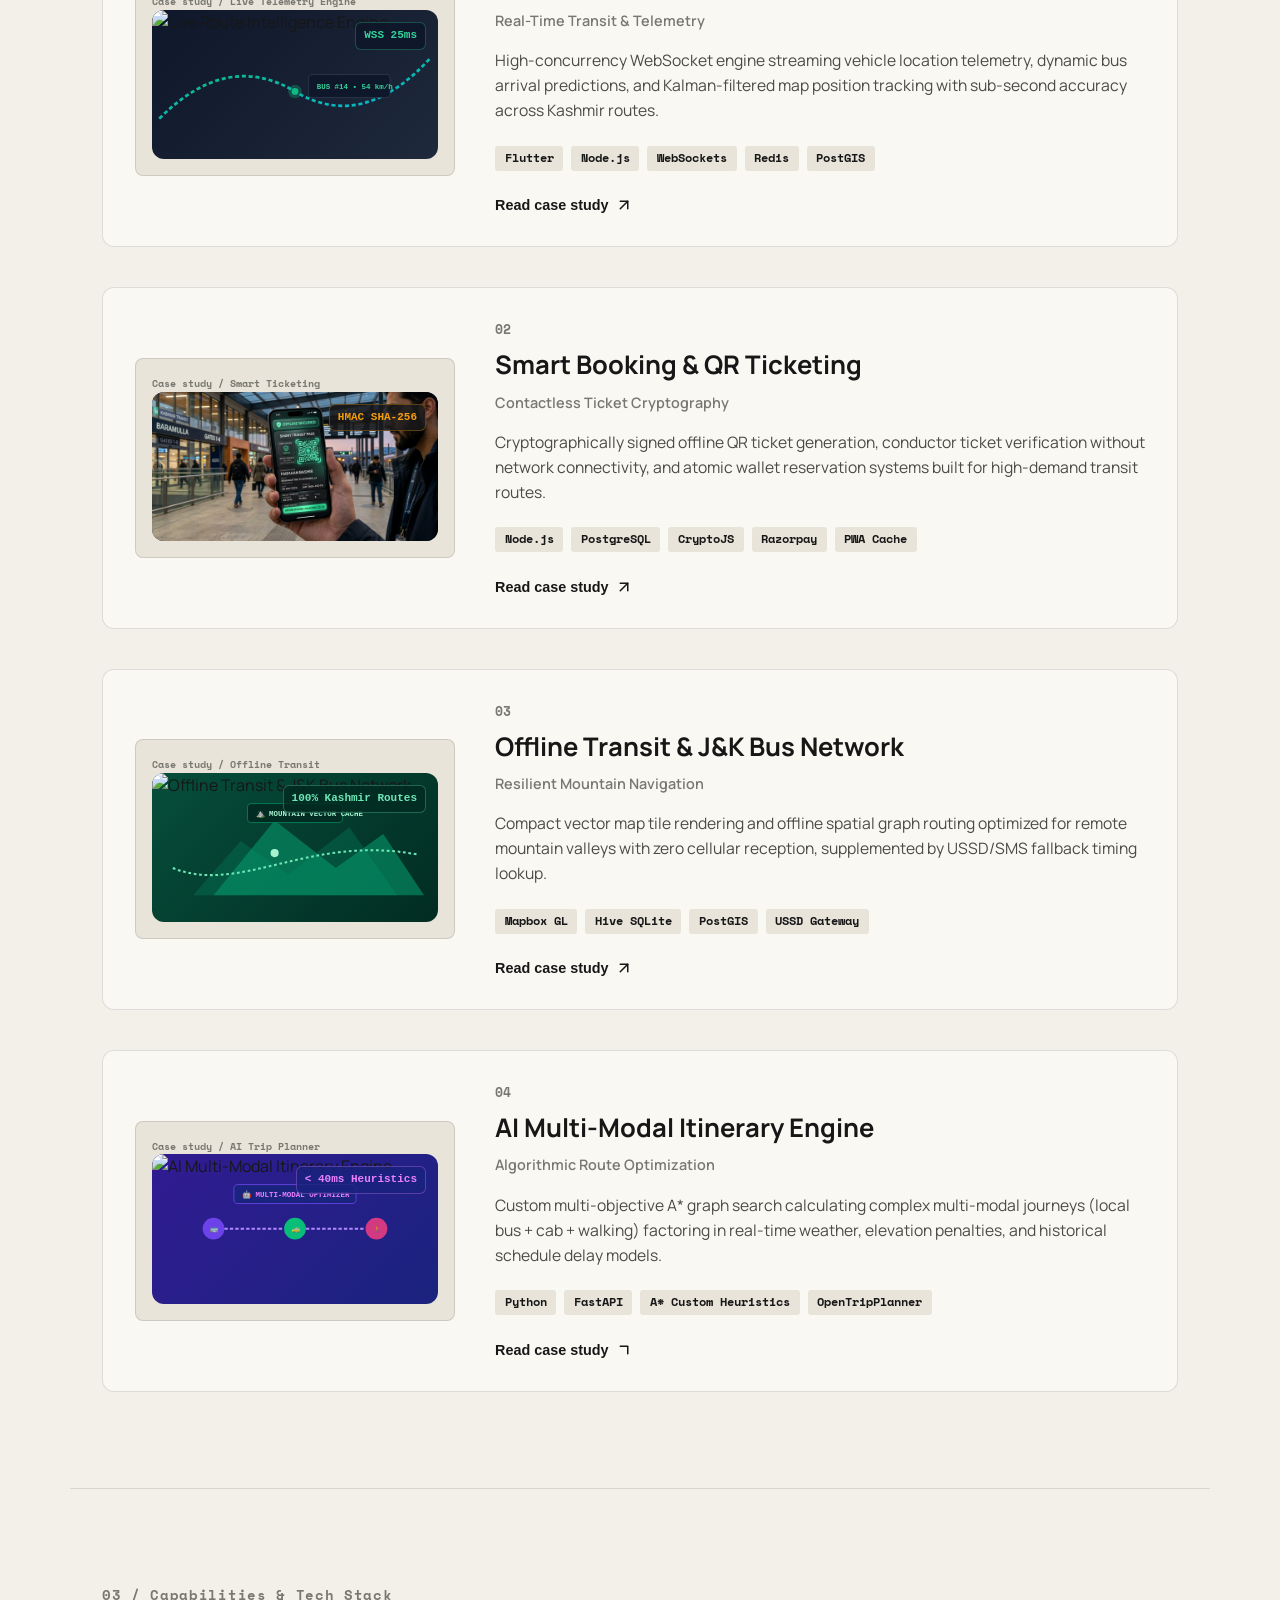
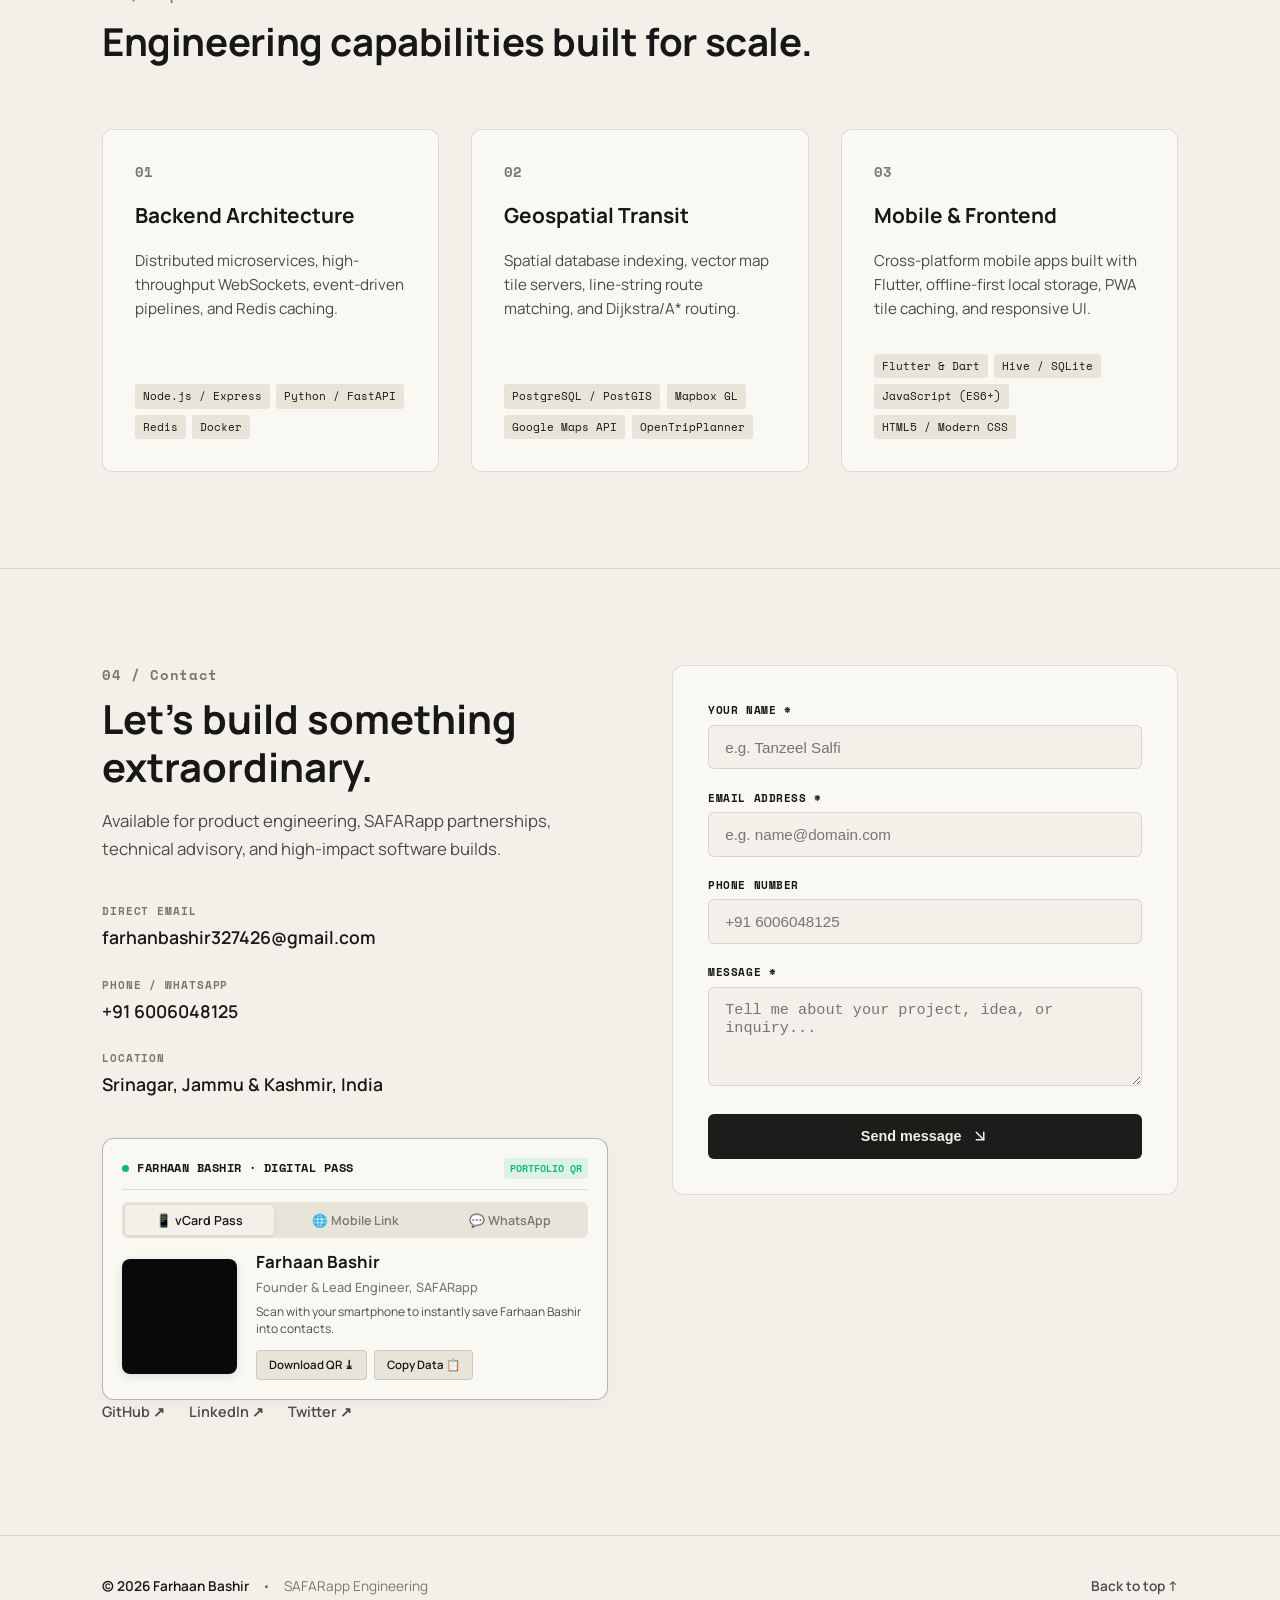
==== commit aa512d14: "Add interactive Portfolio Digital QR Suite, mobile sharing modal, and vCard pass" ====
--- a/docs/index.html
+++ b/docs/index.html
@@ -41,6 +41,10 @@
             </nav>
 
             <div class="header-right-actions">
+                <button class="qr-share-btn" id="qrShareBtn" aria-label="Scan Portfolio on Mobile or Save Digital Pass" title="Scan Portfolio on Mobile">
+                    <svg xmlns="http://www.w3.org/2000/svg" width="15" height="15" viewBox="0 0 24 24" fill="none" stroke="currentColor" stroke-width="2" stroke-linecap="round" stroke-linejoin="round"><rect x="3" y="3" width="7" height="7"></rect><rect x="14" y="3" width="7" height="7"></rect><rect x="14" y="14" width="7" height="7"></rect><rect x="3" y="14" width="7" height="7"></rect></svg>
+                    <span>Scan Pass</span>
+                </button>
                 <button class="theme-toggle-btn" id="themeToggle" aria-label="Toggle Theme">
                     <svg xmlns="http://www.w3.org/2000/svg" width="20" height="20" viewBox="0 0 24 24" fill="none" stroke="currentColor" stroke-width="2" stroke-linecap="round" stroke-linejoin="round" class="theme-icon"><circle cx="12" cy="12" r="4"></circle><path d="M12 2v2"></path><path d="M12 20v2"></path><path d="m4.93 4.93 1.41 1.41"></path><path d="m17.66 17.66 1.41 1.41"></path><path d="M2 12h2"></path><path d="M20 12h2"></path><path d="m6.34 17.66-1.41 1.41"></path><path d="m19.07 4.93-1.41 1.41"></path></svg>
                     <span class="theme-label" id="themeLabel">Light</span>
@@ -174,15 +178,7 @@
                     <div class="featured-card-image">
                         <span class="image-label">Case study / Smart Ticketing</span>
                         <div class="card-visual-preview preview-ticketing" style="position: relative; overflow: hidden; border-radius: 12px; height: 220px; background: linear-gradient(135deg, #18181B 0%, #27272A 100%); display: flex; align-items: center; justify-content: center;">
-                            <img src="smart-ticketing.jpg" alt="Smart Booking & QR Ticketing Engine" class="card-img" onerror="this.onerror=null; this.src='smart-ticketing.png';" style="width: 100%; height: 100%; object-fit: cover; position: absolute; inset: 0; z-index: 5;" />
-                            <!-- Custom SVG QR Ticket Illustration -->
-                            <svg width="100%" height="100%" viewBox="0 0 400 220" fill="none" xmlns="http://www.w3.org/2000/svg" style="position: absolute; inset: 0;">
-                                <rect x="140" y="30" width="120" height="160" rx="10" fill="#09090B" stroke="#3F3F46" stroke-width="2" />
-                                <rect x="160" y="55" width="80" height="80" rx="4" fill="#FAFAFA" />
-                                <path d="M170 65h20v20h-20zM210 65h20v20h-20zM170 105h20v20h-20z" fill="#09090B" />
-                                <rect x="155" y="150" width="90" height="24" rx="12" fill="#10B981" />
-                                <text x="168" y="166" fill="#FFFFFF" font-family="sans-serif" font-size="10" font-weight="bold">✓ TICKET PASS</text>
-                            </svg>
+                            <img src="smart-ticketing.jpg" alt="Smart Booking & QR Ticketing Engine" class="card-img" style="width: 100%; height: 100%; object-fit: cover; position: absolute; inset: 0; z-index: 5;" />
                             <span class="visual-badge" style="position: absolute; top: 12px; right: 12px; z-index: 6; background: rgba(24, 24, 27, 0.85); color: #F59E0B; border: 1px solid rgba(245, 158, 11, 0.3); padding: 4px 8px; border-radius: 6px; font-family: monospace; font-size: 11px;">HMAC SHA-256</span>
                         </div>
                     </div>
@@ -363,6 +359,38 @@
                         </div>
                     </div>
 
+                    <!-- SMART DIGITAL IDENTITY / PORTFOLIO QR PASS -->
+                    <div class="smart-contact-qr-card">
+                        <div class="qr-card-banner">
+                            <div class="banner-title-wrap">
+                                <span class="pulse-indicator"></span>
+                                <span class="banner-title">FARHAAN BASHIR · DIGITAL PASS</span>
+                            </div>
+                            <span class="banner-badge">PORTFOLIO QR</span>
+                        </div>
+                        
+                        <div class="contact-qr-tab-strip">
+                            <button type="button" class="c-qr-tab active" data-qrmode="vcard">📱 vCard Pass</button>
+                            <button type="button" class="c-qr-tab" data-qrmode="portfolio">🌐 Mobile Link</button>
+                            <button type="button" class="c-qr-tab" data-qrmode="whatsapp">💬 WhatsApp</button>
+                        </div>
+
+                        <div class="contact-qr-body">
+                            <div class="contact-qr-code-box" id="contactQrOutput">
+                                <!-- Generated SVG QR -->
+                            </div>
+                            <div class="contact-qr-details">
+                                <div class="c-qr-name">Farhaan Bashir</div>
+                                <div class="c-qr-title">Founder &amp; Lead Engineer, SAFARapp</div>
+                                <div class="c-qr-hint" id="contactQrHint">Scan with your smartphone to instantly save Farhaan Bashir into contacts.</div>
+                                <div class="c-qr-btn-row">
+                                    <button type="button" class="btn-qr-action" id="btnDownloadContactQr">Download QR ⤓</button>
+                                    <button type="button" class="btn-qr-action" id="btnCopyVCard">Copy Data 📋</button>
+                                </div>
+                            </div>
+                        </div>
+                    </div>
+
                     <div class="social-links-bar">
                         <a href="https://github.com" target="_blank" rel="noopener" class="soc-link">GitHub ↗</a>
                         <a href="https://linkedin.com" target="_blank" rel="noopener" class="soc-link">LinkedIn ↗</a>
@@ -432,7 +460,43 @@
         </div>
     </div>
 
-    <!-- Application Script -->
+    <!-- Dedicated Portfolio Digital QR Suite Modal -->
+    <div class="modal-overlay" id="portfolioQrModal" aria-hidden="true" role="dialog">
+        <div class="modal-card portfolio-qr-card-modal">
+            <button class="modal-close" id="portfolioQrClose" aria-label="Close Portfolio QR Modal">✕</button>
+            <div class="modal-header">
+                <span class="modal-tag">PORTFOLIO SHARING &amp; DIGITAL IDENTITY</span>
+                <h3 class="modal-title" id="pQrTitle">Scan to Open Portfolio on Mobile</h3>
+                <p class="modal-desc" id="pQrDesc" style="color: var(--text-secondary); font-size: 0.9rem; margin-top: 0.3rem;">Point your smartphone camera at the QR code to seamlessly browse Farhaan Bashir’s portfolio on your phone.</p>
+            </div>
+            
+            <div class="p-qr-modal-body">
+                <div class="p-qr-nav-strip">
+                    <button type="button" class="p-qr-tab active" data-mode="mobile">📱 Open on Mobile</button>
+                    <button type="button" class="p-qr-tab" data-mode="vcard">💼 Save vCard Pass</button>
+                    <button type="button" class="p-qr-tab" data-mode="whatsapp">💬 WhatsApp</button>
+                    <button type="button" class="p-qr-tab" data-mode="github">🐙 GitHub</button>
+                </div>
+
+                <div class="p-qr-frame-wrap">
+                    <div class="p-qr-frame" id="portfolioQrContainer">
+                        <!-- Live vector QR generated here -->
+                    </div>
+                    <div class="p-qr-actions-row">
+                        <button type="button" class="button button-dark" id="btnCopyPortfolioLink">Copy Portfolio Link 🔗</button>
+                        <button type="button" class="btn-qr-action" id="btnDownloadPortfolioPass">Download Badge ⤓</button>
+                    </div>
+                </div>
+            </div>
+
+            <div class="modal-footer" style="margin-top: 1.5rem;">
+                <button class="button button-dark" id="portfolioQrDismiss">Done</button>
+            </div>
+        </div>
+    </div>
+
+    <!-- Application Scripts -->
+    <script src="qr-engine.js"></script>
     <script src="app.js"></script>
 </body>
 </html>
--- a/docs/style.css
+++ b/docs/style.css
@@ -934,3 +934,341 @@
         justify-content: center;
     }
 }
+
+/* ==========================================================================
+   5. Portfolio Digital QR Suite & Smart Pass Interfaces
+   ========================================================================== */
+
+/* Keyframe Animations */
+@keyframes laserSweep {
+    0% { top: 0%; opacity: 0.8; }
+    50% { top: 96%; opacity: 1; }
+    100% { top: 0%; opacity: 0.8; }
+}
+
+@keyframes pulseGlow {
+    0%, 100% { opacity: 1; transform: scale(1); }
+    50% { opacity: 0.4; transform: scale(0.85); }
+}
+
+/* Header QR Share Button */
+.qr-share-btn {
+    display: inline-flex;
+    align-items: center;
+    gap: 0.4rem;
+    background: transparent;
+    border: 1px solid var(--border-strong);
+    color: var(--text-primary);
+    padding: 0.4rem 0.75rem;
+    border-radius: 6px;
+    font-family: var(--font-mono);
+    font-size: 0.75rem;
+    font-weight: 700;
+    cursor: pointer;
+    transition: var(--transition);
+}
+
+.qr-share-btn svg {
+    stroke: currentColor;
+}
+
+.qr-share-btn:hover {
+    background: var(--button-bg);
+    color: var(--button-text);
+    border-color: var(--button-bg);
+    transform: translateY(-1px);
+}
+
+/* Portfolio QR Suite Modal */
+.portfolio-qr-card-modal {
+    max-width: 540px !important;
+    text-align: center;
+}
+
+.portfolio-qr-card-modal .modal-header {
+    margin-bottom: 1.2rem;
+}
+
+.portfolio-qr-card-modal .modal-title {
+    font-size: 1.5rem;
+}
+
+.p-qr-modal-body {
+    display: flex;
+    flex-direction: column;
+    gap: 1.2rem;
+    align-items: center;
+}
+
+.p-qr-nav-strip {
+    display: flex;
+    gap: 0.4rem;
+    background: var(--bg-secondary);
+    padding: 4px;
+    border-radius: 8px;
+    width: 100%;
+    max-width: 480px;
+    overflow-x: auto;
+}
+
+.p-qr-tab {
+    flex: 1;
+    background: transparent;
+    border: none;
+    padding: 0.5rem 0.6rem;
+    font-family: var(--font-sans);
+    font-size: 0.78rem;
+    font-weight: 600;
+    color: var(--text-muted);
+    border-radius: 6px;
+    cursor: pointer;
+    transition: var(--transition);
+    white-space: nowrap;
+}
+
+.p-qr-tab:hover {
+    color: var(--text-primary);
+}
+
+.p-qr-tab.active {
+    background: var(--bg-primary);
+    color: var(--text-primary);
+    box-shadow: 0 1px 4px rgba(0, 0, 0, 0.08);
+}
+
+.p-qr-frame-wrap {
+    display: flex;
+    flex-direction: column;
+    align-items: center;
+    gap: 1.2rem;
+    width: 100%;
+}
+
+.p-qr-frame {
+    width: 230px;
+    height: 230px;
+    background: var(--bg-secondary);
+    border: 2px solid var(--border-strong);
+    border-radius: 16px;
+    padding: 10px;
+    display: flex;
+    align-items: center;
+    justify-content: center;
+    position: relative;
+    overflow: hidden;
+    box-shadow: 0 8px 30px rgba(0, 0, 0, 0.08);
+    transition: var(--transition);
+}
+
+.p-qr-frame::after {
+    content: '';
+    position: absolute;
+    left: 0;
+    right: 0;
+    height: 2px;
+    background: linear-gradient(90deg, transparent, #10B981, transparent);
+    box-shadow: 0 0 8px #10B981;
+    animation: laserSweep 2.5s ease-in-out infinite;
+}
+
+.p-qr-frame svg {
+    width: 100%;
+    height: 100%;
+}
+
+.p-qr-actions-row {
+    display: flex;
+    gap: 0.6rem;
+    width: 100%;
+    max-width: 360px;
+    justify-content: center;
+}
+
+.p-qr-actions-row .button {
+    flex: 1;
+    justify-content: center;
+    font-size: 0.82rem;
+    padding: 0.6rem 1rem;
+}
+
+/* Smart Contact QR Pass Widget (Contact Section) */
+.smart-contact-qr-card {
+    margin-top: 1.5rem;
+    background: var(--bg-card);
+    border: 1px solid var(--border-strong);
+    border-radius: 12px;
+    padding: 1.2rem;
+    box-shadow: 0 4px 20px rgba(0, 0, 0, 0.04);
+    transition: var(--transition);
+}
+
+.smart-contact-qr-card:hover {
+    border-color: #10B981;
+    box-shadow: 0 6px 24px rgba(16, 185, 129, 0.08);
+}
+
+.qr-card-banner {
+    display: flex;
+    justify-content: space-between;
+    align-items: center;
+    margin-bottom: 0.8rem;
+    padding-bottom: 0.6rem;
+    border-bottom: 1px solid var(--border-color);
+}
+
+.banner-title-wrap {
+    display: flex;
+    align-items: center;
+    gap: 0.5rem;
+}
+
+.pulse-indicator {
+    width: 7px;
+    height: 7px;
+    border-radius: 50%;
+    background: #10B981;
+    display: inline-block;
+    animation: pulseGlow 1.8s infinite;
+}
+
+.banner-title {
+    font-family: var(--font-mono);
+    font-size: 0.72rem;
+    font-weight: 700;
+    letter-spacing: 0.04em;
+    color: var(--text-primary);
+}
+
+.banner-badge {
+    font-family: var(--font-mono);
+    font-size: 0.65rem;
+    font-weight: 700;
+    color: #10B981;
+    background: rgba(16, 185, 129, 0.12);
+    padding: 2px 6px;
+    border-radius: 4px;
+}
+
+.contact-qr-tab-strip {
+    display: flex;
+    gap: 0.4rem;
+    margin-bottom: 0.9rem;
+    background: var(--bg-secondary);
+    padding: 3px;
+    border-radius: 6px;
+}
+
+.c-qr-tab {
+    flex: 1;
+    background: transparent;
+    border: none;
+    padding: 0.4rem 0.6rem;
+    font-family: var(--font-sans);
+    font-size: 0.78rem;
+    font-weight: 600;
+    color: var(--text-muted);
+    border-radius: 4px;
+    cursor: pointer;
+    transition: var(--transition);
+    text-align: center;
+}
+
+.c-qr-tab:hover {
+    color: var(--text-primary);
+}
+
+.c-qr-tab.active {
+    background: var(--bg-primary);
+    color: var(--text-primary);
+    box-shadow: 0 1px 4px rgba(0, 0, 0, 0.08);
+}
+
+.contact-qr-body {
+    display: flex;
+    align-items: center;
+    gap: 1.2rem;
+}
+
+.contact-qr-code-box {
+    width: 115px;
+    height: 115px;
+    min-width: 115px;
+    border-radius: 8px;
+    background: #09090B;
+    border: 1px solid var(--border-strong);
+    display: flex;
+    align-items: center;
+    justify-content: center;
+    overflow: hidden;
+    padding: 6px;
+    position: relative;
+    box-shadow: 0 2px 8px rgba(0, 0, 0, 0.12);
+}
+
+.contact-qr-code-box svg {
+    width: 100%;
+    height: 100%;
+    border-radius: 4px;
+}
+
+.contact-qr-details {
+    flex: 1;
+    display: flex;
+    flex-direction: column;
+    gap: 0.25rem;
+}
+
+.c-qr-name {
+    font-size: 1.05rem;
+    font-weight: 700;
+    color: var(--text-primary);
+    line-height: 1.2;
+}
+
+.c-qr-title {
+    font-size: 0.8rem;
+    color: var(--text-muted);
+    font-weight: 500;
+}
+
+.c-qr-hint {
+    font-size: 0.75rem;
+    color: var(--text-secondary);
+    line-height: 1.4;
+    margin: 0.2rem 0;
+}
+
+.c-qr-btn-row {
+    display: flex;
+    gap: 0.4rem;
+    margin-top: 0.3rem;
+}
+
+.btn-qr-action {
+    background: var(--bg-secondary);
+    border: 1px solid var(--border-color);
+    color: var(--text-primary);
+    font-family: var(--font-sans);
+    font-size: 0.72rem;
+    font-weight: 600;
+    padding: 0.4rem 0.75rem;
+    border-radius: 4px;
+    cursor: pointer;
+    transition: var(--transition);
+}
+
+.btn-qr-action:hover {
+    background: var(--button-bg);
+    color: var(--button-text);
+    border-color: var(--button-bg);
+}
+
+@media (max-width: 768px) {
+    .contact-qr-body {
+        flex-direction: column;
+        align-items: flex-start;
+    }
+    .contact-qr-code-box {
+        margin: 0 auto;
+    }
+}
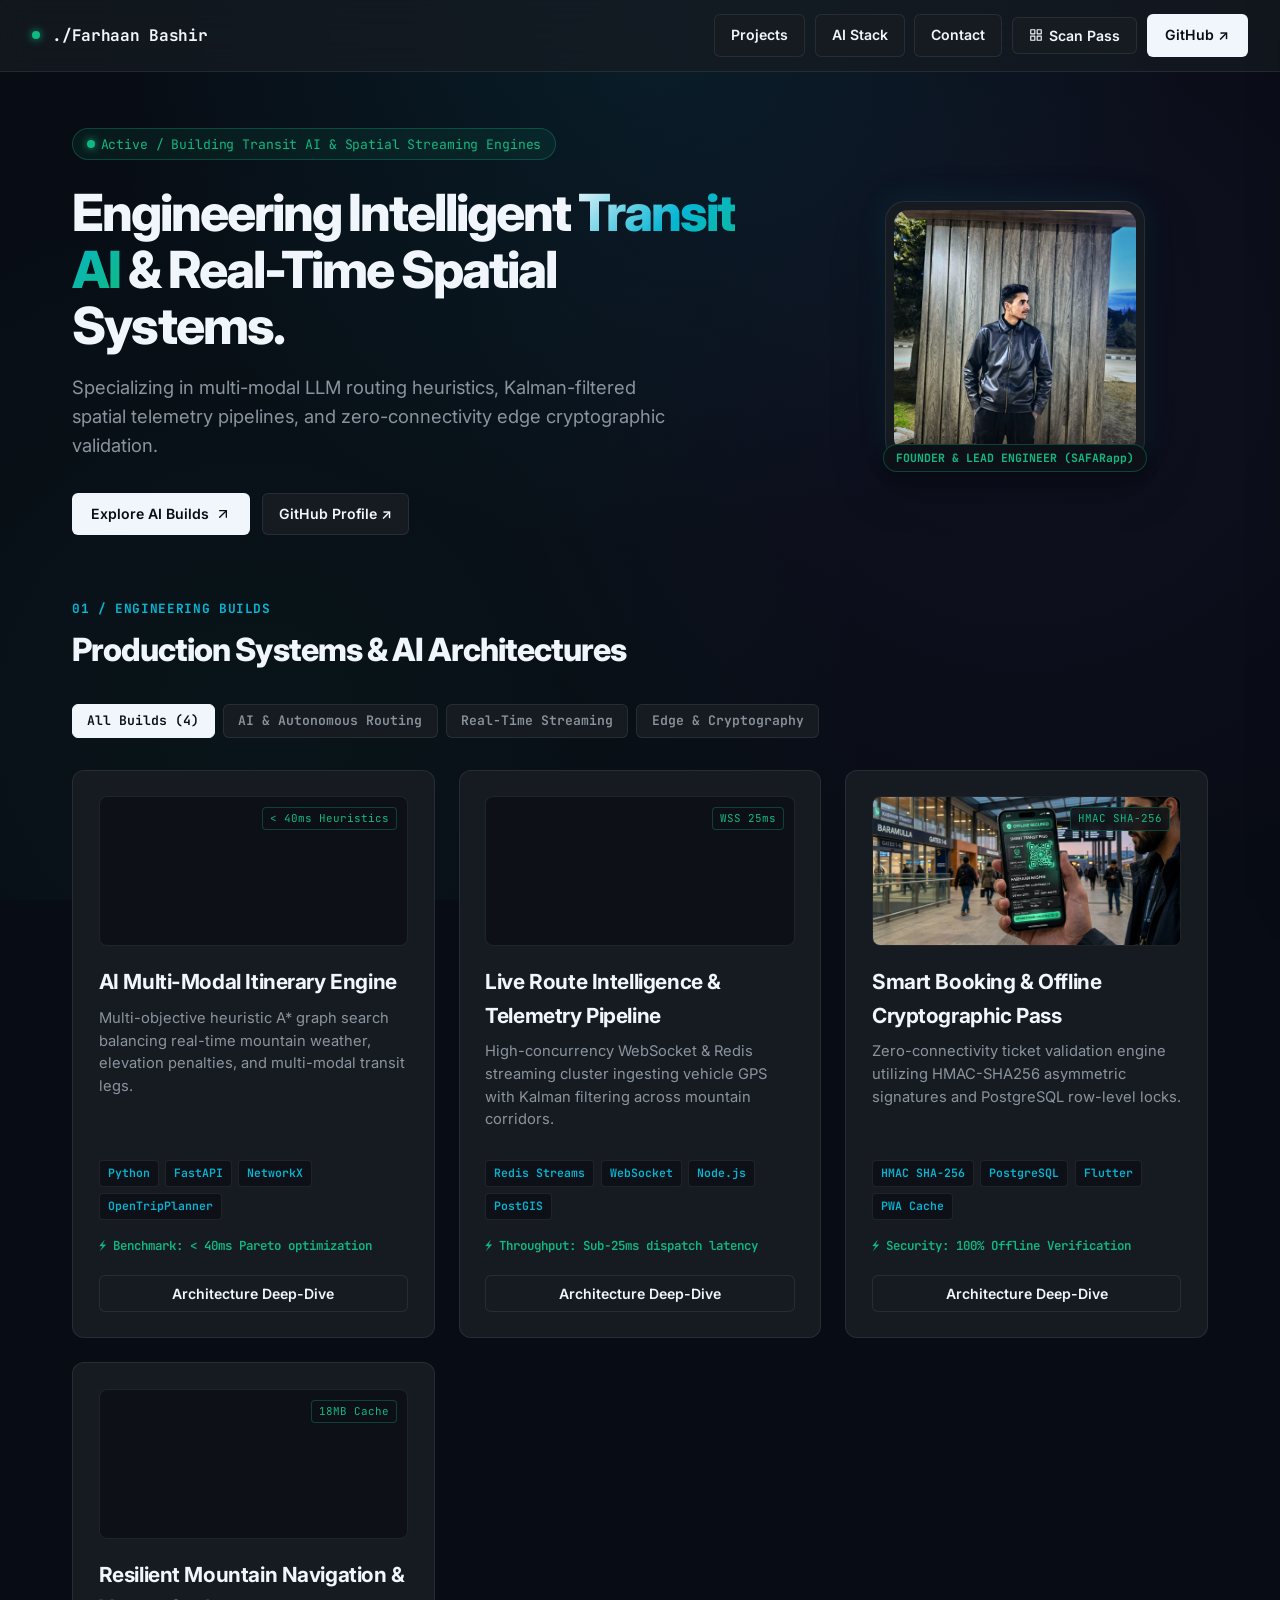
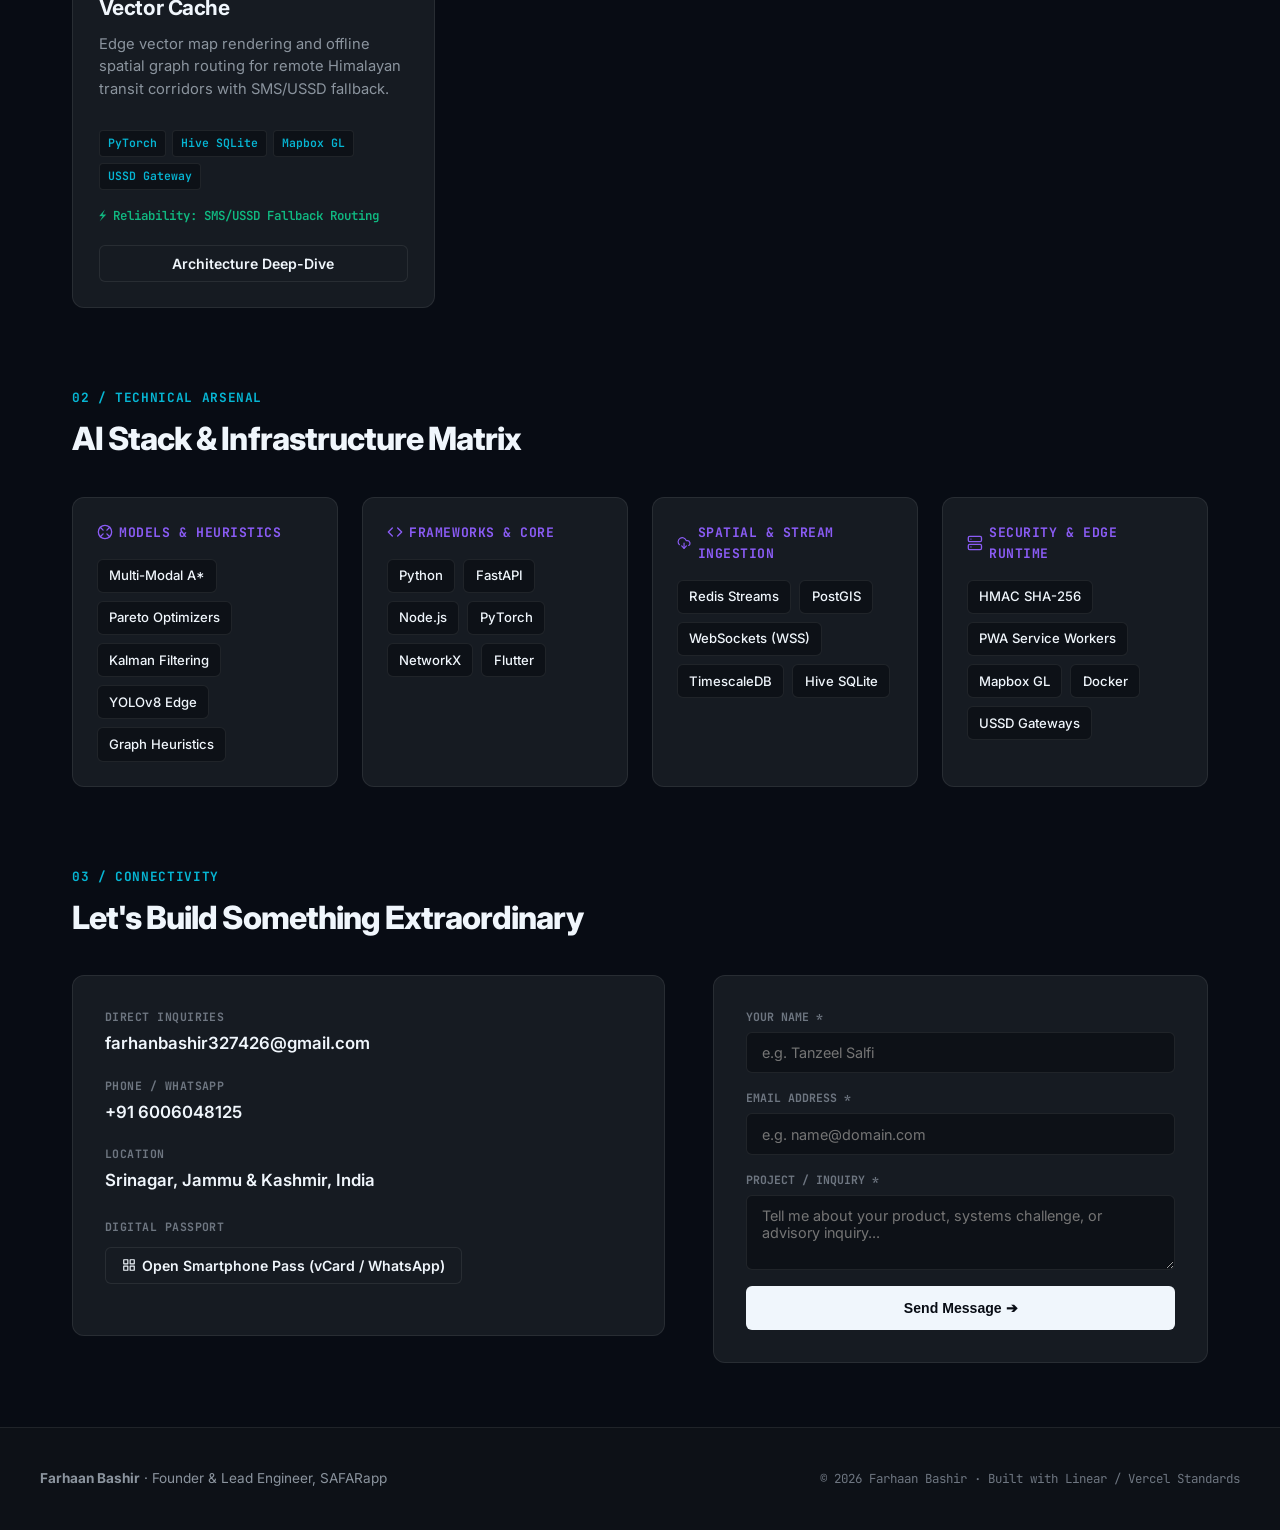
==== commit 6b5b5d23: "Redesign UI/UX to Linear/Vercel standard with dark glassmorphism, project filter grid, and architect" ====
--- a/docs/index.html
+++ b/docs/index.html
@@ -1,502 +1,336 @@
 <!DOCTYPE html>
-<html lang="en" data-theme="light">
+<html lang="en">
 <head>
-    <meta charset="UTF-8">
-    <meta name="viewport" content="width=device-width, initial-scale=1.0, maximum-scale=5.0, viewport-fit=cover">
-    <meta name="apple-mobile-web-app-capable" content="yes">
-    <meta name="apple-mobile-web-app-status-bar-style" content="default">
-    <title>Farhaan Bashir — Founder & Lead Engineer, SAFARapp</title>
-    <meta name="description" content="Portfolio of Farhaan Bashir, Founder & Lead Engineer behind SAFARapp. Engineering real-time transit telemetry, route optimization, and intelligent travel systems in Kashmir & beyond.">
-    <meta name="keywords" content="Farhaan Bashir, SAFARapp, Transit Engineering, Route Optimization, J&K Local Bus App, Fullstack Developer, Travel Tech">
-    <meta name="author" content="Farhaan Bashir">
-    
-    <!-- Open Graph / Social -->
-    <meta property="og:type" content="website">
-    <meta property="og:title" content="Farhaan Bashir — AI & Transit Engineer">
-    <meta property="og:description" content="I engineer the journey behind modern travel. Built for production, designed for people, measured by outcomes.">
-
-    <!-- Google Fonts: Newsreader (Italic Serif) + Manrope & Plus Jakarta Sans + Space Mono -->
-    <link rel="preconnect" href="https://fonts.googleapis.com">
-    <link rel="preconnect" href="https://fonts.gstatic.com" crossorigin>
-    <link href="https://fonts.googleapis.com/css2?family=Manrope:wght@300;400;500;600;700;800&family=Newsreader:ital,opsz,wght@1,6..72,400;1,6..72,500;1,6..72,600&family=Space+Mono:ital,wght@0,400;0,700;1,400&display=swap" rel="stylesheet">
-    
-    <!-- Stylesheet -->
-    <link rel="stylesheet" href="style.css">
+  <meta charset="UTF-8">
+  <meta name="viewport" content="width=device-width, initial-scale=1.0, maximum-scale=5.0">
+  <title>Farhaan Bashir | AI Systems & Engineering Portfolio</title>
+  <meta name="description" content="Portfolio of Farhaan Bashir, Founder & Lead Engineer behind SAFARapp. Engineering intelligent transit AI, multi-modal routing heuristics, and real-time spatial streaming pipelines.">
+  <link rel="stylesheet" href="style.css">
+  <link rel="preconnect" href="https://fonts.googleapis.com">
+  <link rel="preconnect" href="https://fonts.gstatic.com" crossorigin>
+  <link href="https://fonts.googleapis.com/css2?family=Inter:wght@300;400;500;600;700;800&family=JetBrains+Mono:wght@400;600;700&display=swap" rel="stylesheet">
 </head>
-<body class="newsreader-vars font-sans antialiased">
-
-    <!-- Header / Navigation -->
-    <header class="site-header" id="siteHeader">
-        <div class="header-container">
-            <a href="#top" class="wordmark" aria-label="Farhaan Bashir, home">
-                <span class="brand-badge">./</span>
-                <b>Farhaan Bashir</b>
-            </a>
-
-            <nav class="desktop-nav" aria-label="Primary navigation">
-                <a href="#work" class="nav-link">Work</a>
-                <a href="#about" class="nav-link">About</a>
-                <a href="#tech" class="nav-link">Capabilities</a>
-                <a href="#contact" class="nav-link">Contact</a>
-            </nav>
-
-            <div class="header-right-actions">
-                <button class="qr-share-btn" id="qrShareBtn" aria-label="Scan Portfolio on Mobile or Save Digital Pass" title="Scan Portfolio on Mobile">
-                    <svg xmlns="http://www.w3.org/2000/svg" width="15" height="15" viewBox="0 0 24 24" fill="none" stroke="currentColor" stroke-width="2" stroke-linecap="round" stroke-linejoin="round"><rect x="3" y="3" width="7" height="7"></rect><rect x="14" y="3" width="7" height="7"></rect><rect x="14" y="14" width="7" height="7"></rect><rect x="3" y="14" width="7" height="7"></rect></svg>
-                    <span>Scan Pass</span>
-                </button>
-                <button class="theme-toggle-btn" id="themeToggle" aria-label="Toggle Theme">
-                    <svg xmlns="http://www.w3.org/2000/svg" width="20" height="20" viewBox="0 0 24 24" fill="none" stroke="currentColor" stroke-width="2" stroke-linecap="round" stroke-linejoin="round" class="theme-icon"><circle cx="12" cy="12" r="4"></circle><path d="M12 2v2"></path><path d="M12 20v2"></path><path d="m4.93 4.93 1.41 1.41"></path><path d="m17.66 17.66 1.41 1.41"></path><path d="M2 12h2"></path><path d="M20 12h2"></path><path d="m6.34 17.66-1.41 1.41"></path><path d="m19.07 4.93-1.41 1.41"></path></svg>
-                    <span class="theme-label" id="themeLabel">Light</span>
-                </button>
-                <button class="mobile-menu-btn" id="mobileMenuBtn" aria-label="Open Navigation">
-                    <span></span>
-                    <span></span>
-                </button>
-            </div>
-        </div>
-    </header>
-
-    <!-- Main Content Container -->
-    <main id="top">
-        
-        <!-- Hero Section -->
-        <section class="hero shell">
-            <div class="hero-kicker">
-                <span class="status-dot"></span> 
-                Available for ambitious builds 
-                <span class="location-tag">Based in Kashmir, India</span>
-            </div>
-
-            <div class="hero-grid">
-                <div class="hero-headline-box">
-                    <h1 class="hero-title">
-                        I engineer the <em class="serif-italic">journey</em> behind modern travel.
-                    </h1>
-                </div>
-
-                <!-- Portrait Frame (Matching Tanzeel's signature layout) -->
-                <aside class="portrait-placeholder">
-                    <div class="portrait-avatar">
-                        <img src="profile.jpg" alt="Farhaan Bashir" class="avatar-img" onerror="this.onerror=null; this.src='profile.jpg.jpeg';" style="width: 100%; height: 100%; object-fit: cover; border-radius: 12px;" />
-                    </div>
-                    <small class="portrait-tag">
-                        FOUNDER &amp; LEAD<br/>ENGINEER (SAFARapp)
-                    </small>
-                </aside>
-            </div>
-
-            <div class="hero-bottom">
-                <p class="hero-bio-copy">
-                    I design resilient transit microservices, real-time spatial telemetry pipelines, and offline-first mobile systems — turning complex routing challenges into effortless software commuters trust.
-                </p>
-                <div class="hero-actions">
-                    <a class="button button-dark" href="#work">
-                        Explore selected work 
-                        <svg xmlns="http://www.w3.org/2000/svg" width="18" height="18" viewBox="0 0 24 24" fill="none" stroke="currentColor" stroke-width="2" stroke-linecap="round" stroke-linejoin="round" class="icon-arrow"><path d="m7 7 10 10"></path><path d="M17 7v10H7"></path></svg>
-                    </a>
-                    <a class="text-link" href="#contact">Start a conversation →</a>
-                </div>
-            </div>
-        </section>
-
-        <!-- Section 01 / PROFILE -->
-        <section class="statement" id="about">
-            <div class="shell statement-grid">
-                <p class="section-index">01 / Profile</p>
-                <div class="statement-content">
-                    <p class="statement-lead">
-                        I work where dependable backend engineering meets intelligent mobility.
-                    </p>
-                    <p class="statement-copy">
-                        The goal is never technology for its own sake. It is clear architecture, careful spatial data routing, resilient offline navigation, and an experience that feels effortless on the other side.
-                    </p>
-                </div>
-                <div class="principles">
-                    <span>Built for production</span>
-                    <span>Designed for people</span>
-                    <span>Measured by outcomes</span>
-                </div>
-            </div>
-        </section>
-
-        <!-- Section 02 / SELECTED WORK -->
-        <section class="work shell section-pad" id="work">
-            <div class="section-heading">
-                <p class="section-index">02 / Selected work</p>
-                <h2 class="section-headline">Systems with a point of view.</h2>
-            </div>
-
-            <div class="featured-list">
-                
-                <!-- Project 01 -->
-                <article class="featured-card" data-module="1">
-                    <div class="featured-card-image">
-                        <span class="image-label">Case study / Live Telemetry Engine</span>
-                        <div class="card-visual-preview preview-telemetry" style="position: relative; overflow: hidden; border-radius: 12px; height: 220px; background: linear-gradient(135deg, #0F172A 0%, #1E293B 100%); display: flex; align-items: center; justify-content: center;">
-                            <img src="live-route.jpg" alt="Live Route Intelligence Engine" class="card-img" onerror="this.onerror=null; this.src='live-route.png';" style="width: 100%; height: 100%; object-fit: cover; position: absolute; inset: 0; z-index: 5;" />
-                            <!-- Custom SVG Graphic Illustration -->
-                            <svg width="100%" height="100%" viewBox="0 0 400 220" fill="none" xmlns="http://www.w3.org/2000/svg" style="position: absolute; inset: 0;">
-                                <defs>
-                                    <linearGradient id="routeGrad" x1="0%" y1="0%" x2="100%" y2="100%">
-                                        <stop offset="0%" stop-color="#10B981" />
-                                        <stop offset="100%" stop-color="#06B6D4" />
-                                    </linearGradient>
-                                </defs>
-                                <path d="M 0,160 Q 100,60 200,120 T 400,70" stroke="url(#routeGrad)" stroke-width="4" stroke-dasharray="6 4" fill="none" />
-                                <circle cx="200" cy="120" r="10" fill="#10B981" opacity="0.3" />
-                                <circle cx="200" cy="120" r="5" fill="#10B981" />
-                                <rect x="220" y="95" width="120" height="34" rx="6" fill="#0F172A" stroke="#334155" />
-                                <text x="232" y="116" fill="#34D399" font-family="monospace" font-size="11" font-weight="bold">BUS #14 • 54 km/h</text>
-                            </svg>
-                            <span class="visual-badge" style="position: absolute; top: 12px; right: 12px; z-index: 6; background: rgba(15, 23, 42, 0.85); color: #34D399; border: 1px solid rgba(52, 211, 153, 0.3); padding: 4px 8px; border-radius: 6px; font-family: monospace; font-size: 11px;">WSS 25ms</span>
-                        </div>
-                    </div>
-                    <div class="featured-card-content">
-                        <span class="card-index">01</span>
-                        <h3 class="card-title">Live Route Intelligence Engine</h3>
-                        <p class="card-type">Real-Time Transit &amp; Telemetry</p>
-                        <p class="card-copy">
-                            High-concurrency WebSocket engine streaming vehicle location telemetry, dynamic bus arrival predictions, and Kalman-filtered map position tracking with sub-second accuracy across Kashmir routes.
-                        </p>
-                        <ul class="featured-card-stack">
-                            <li>Flutter</li>
-                            <li>Node.js</li>
-                            <li>WebSockets</li>
-                            <li>Redis</li>
-                            <li>PostGIS</li>
-                        </ul>
-                        <button class="card-link modal-trigger-btn" aria-label="Read Live Telemetry case study">
-                            Read case study 
-                            <svg xmlns="http://www.w3.org/2000/svg" width="18" height="18" viewBox="0 0 24 24" fill="none" stroke="currentColor" stroke-width="2" stroke-linecap="round" stroke-linejoin="round" class="icon-arrow"><path d="M7 7h10v10"></path><path d="M7 17 17 7"></path></svg>
-                        </button>
-                    </div>
-                </article>
-
-                <!-- Project 02 -->
-                <article class="featured-card" data-module="2">
-                    <div class="featured-card-image">
-                        <span class="image-label">Case study / Smart Ticketing</span>
-                        <div class="card-visual-preview preview-ticketing" style="position: relative; overflow: hidden; border-radius: 12px; height: 220px; background: linear-gradient(135deg, #18181B 0%, #27272A 100%); display: flex; align-items: center; justify-content: center;">
-                            <img src="smart-ticketing.jpg" alt="Smart Booking & QR Ticketing Engine" class="card-img" style="width: 100%; height: 100%; object-fit: cover; position: absolute; inset: 0; z-index: 5;" />
-                            <span class="visual-badge" style="position: absolute; top: 12px; right: 12px; z-index: 6; background: rgba(24, 24, 27, 0.85); color: #F59E0B; border: 1px solid rgba(245, 158, 11, 0.3); padding: 4px 8px; border-radius: 6px; font-family: monospace; font-size: 11px;">HMAC SHA-256</span>
-                        </div>
-                    </div>
-                    <div class="featured-card-content">
-                        <span class="card-index">02</span>
-                        <h3 class="card-title">Smart Booking &amp; QR Ticketing</h3>
-                        <p class="card-type">Contactless Ticket Cryptography</p>
-                        <p class="card-copy">
-                            Cryptographically signed offline QR ticket generation, conductor ticket verification without network connectivity, and atomic wallet reservation systems built for high-demand transit routes.
-                        </p>
-                        <ul class="featured-card-stack">
-                            <li>Node.js</li>
-                            <li>PostgreSQL</li>
-                            <li>CryptoJS</li>
-                            <li>Razorpay</li>
-                            <li>PWA Cache</li>
-                        </ul>
-                        <button class="card-link modal-trigger-btn" aria-label="Read Smart Ticketing case study">
-                            Read case study 
-                            <svg xmlns="http://www.w3.org/2000/svg" width="18" height="18" viewBox="0 0 24 24" fill="none" stroke="currentColor" stroke-width="2" stroke-linecap="round" stroke-linejoin="round" class="icon-arrow"><path d="M7 7h10v10"></path><path d="M7 17 17 7"></path></svg>
-                        </button>
-                    </div>
-                </article>
-
-                <!-- Project 03 -->
-                <article class="featured-card" data-module="3">
-                    <div class="featured-card-image">
-                        <span class="image-label">Case study / Offline Transit</span>
-                        <div class="card-visual-preview preview-offline" style="position: relative; overflow: hidden; border-radius: 12px; height: 220px; background: linear-gradient(135deg, #064E3B 0%, #022C22 100%); display: flex; align-items: center; justify-content: center;">
-                            <img src="offline-transit.jpg" alt="Offline Transit & J&K Bus Network" class="card-img" onerror="this.onerror=null; this.src='offline-transit.png';" style="width: 100%; height: 100%; object-fit: cover; position: absolute; inset: 0; z-index: 5;" />
-                            <!-- Custom SVG Offline Vector Graphic Illustration -->
-                            <svg width="100%" height="100%" viewBox="0 0 400 220" fill="none" xmlns="http://www.w3.org/2000/svg" style="position: absolute; inset: 0;">
-                                <path d="M 50 180 L 120 100 L 190 150 L 280 80 L 350 180 Z" fill="#047857" opacity="0.4" />
-                                <path d="M 80 180 L 170 70 L 260 140 L 330 90 L 390 180 Z" fill="#059669" opacity="0.6" />
-                                <path d="M20 140 C 120 180, 220 90, 380 120" stroke="#6EE7B7" stroke-width="3" stroke-dasharray="4 4" fill="none" />
-                                <circle cx="170" cy="118" r="6" fill="#A7F3D0" />
-                                <rect x="130" y="45" width="140" height="28" rx="6" fill="#022C22" stroke="#059669" />
-                                <text x="142" y="63" fill="#A7F3D0" font-family="monospace" font-size="11" font-weight="bold">⛰️ MOUNTAIN VECTOR CACHE</text>
-                            </svg>
-                            <span class="visual-badge" style="position: absolute; top: 12px; right: 12px; z-index: 6; background: rgba(2, 44, 34, 0.85); color: #6EE7B7; border: 1px solid rgba(110, 231, 183, 0.3); padding: 4px 8px; border-radius: 6px; font-family: monospace; font-size: 11px;">100% Kashmir Routes</span>
-                        </div>
-                    </div>
-                    <div class="featured-card-content">
-                        <span class="card-index">03</span>
-                        <h3 class="card-title">Offline Transit &amp; J&amp;K Bus Network</h3>
-                        <p class="card-type">Resilient Mountain Navigation</p>
-                        <p class="card-copy">
-                            Compact vector map tile rendering and offline spatial graph routing optimized for remote mountain valleys with zero cellular reception, supplemented by USSD/SMS fallback timing lookup.
-                        </p>
-                        <ul class="featured-card-stack">
-                            <li>Mapbox GL</li>
-                            <li>Hive SQLite</li>
-                            <li>PostGIS</li>
-                            <li>USSD Gateway</li>
-                        </ul>
-                        <button class="card-link modal-trigger-btn" aria-label="Read Offline Transit case study">
-                            Read case study 
-                            <svg xmlns="http://www.w3.org/2000/svg" width="18" height="18" viewBox="0 0 24 24" fill="none" stroke="currentColor" stroke-width="2" stroke-linecap="round" stroke-linejoin="round" class="icon-arrow"><path d="M7 7h10v10"></path><path d="M7 17 17 7"></path></svg>
-                        </button>
-                    </div>
-                </article>
-
-                <!-- Project 04 -->
-                <article class="featured-card" data-module="4">
-                    <div class="featured-card-image">
-                        <span class="image-label">Case study / AI Trip Planner</span>
-                        <div class="card-visual-preview preview-ai" style="position: relative; overflow: hidden; border-radius: 12px; height: 220px; background: linear-gradient(135deg, #311B92 0%, #1A237E 100%); display: flex; align-items: center; justify-content: center;">
-                            <img src="ai-itinerary.jpg" alt="AI Multi-Modal Itinerary Engine" class="card-img" onerror="this.onerror=null; this.src='ai-itinerary.png';" style="width: 100%; height: 100%; object-fit: cover; position: absolute; inset: 0; z-index: 5;" />
-                            <!-- Custom SVG AI Itinerary Graph Illustration -->
-                            <svg width="100%" height="100%" viewBox="0 0 400 220" fill="none" xmlns="http://www.w3.org/2000/svg" style="position: absolute; inset: 0;">
-                                <circle cx="80" cy="110" r="16" fill="#7C4DFF" opacity="0.8" />
-                                <text x="75" y="114" fill="#FFF" font-family="sans-serif" font-size="10" font-weight="bold">🚌</text>
-                                <line x1="96" y1="110" x2="184" y2="110" stroke="#B388FF" stroke-width="3" stroke-dasharray="5 3" />
-                                <circle cx="200" cy="110" r="16" fill="#00E676" opacity="0.8" />
-                                <text x="195" y="114" fill="#FFF" font-family="sans-serif" font-size="10" font-weight="bold">🚕</text>
-                                <line x1="216" y1="110" x2="304" y2="110" stroke="#B388FF" stroke-width="3" stroke-dasharray="5 3" />
-                                <circle cx="320" cy="110" r="16" fill="#FF4081" opacity="0.8" />
-                                <text x="315" y="114" fill="#FFF" font-family="sans-serif" font-size="10" font-weight="bold">🚶</text>
-                                <rect x="110" y="45" width="180" height="28" rx="6" fill="#1A237E" stroke="#7C4DFF" />
-                                <text x="122" y="63" fill="#EA80FC" font-family="monospace" font-size="11" font-weight="bold">🤖 MULTI-MODAL OPTIMIZER</text>
-                            </svg>
-                            <span class="visual-badge" style="position: absolute; top: 12px; right: 12px; z-index: 6; background: rgba(26, 35, 126, 0.85); color: #EA80FC; border: 1px solid rgba(234, 128, 252, 0.3); padding: 4px 8px; border-radius: 6px; font-family: monospace; font-size: 11px;">&lt; 40ms Heuristics</span>
-                        </div>
-                    </div>
-                    <div class="featured-card-content">
-                        <span class="card-index">04</span>
-                        <h3 class="card-title">AI Multi-Modal Itinerary Engine</h3>
-                        <p class="card-type">Algorithmic Route Optimization</p>
-                        <p class="card-copy">
-                            Custom multi-objective A* graph search calculating complex multi-modal journeys (local bus + cab + walking) factoring in real-time weather, elevation penalties, and historical schedule delay models.
-                        </p>
-                        <ul class="featured-card-stack">
-                            <li>Python</li>
-                            <li>FastAPI</li>
-                            <li>A* Custom Heuristics</li>
-                            <li>OpenTripPlanner</li>
-                        </ul>
-                        <button class="card-link modal-trigger-btn" aria-label="Read AI Trip Planner case study">
-                            Read case study 
-                            <svg xmlns="http://www.w3.org/2000/svg" width="18" height="18" viewBox="0 0 24 24" fill="none" stroke="currentColor" stroke-width="2" stroke-linecap="round" stroke-linejoin="round" class="icon-arrow"><path d="M7 7h10v10"></path><path d="M7 17 7"></path></svg>
-                        </button>
-                    </div>
-                </article>
-
-            </div>
-        </section>
-
-        <!-- Section 03 / CAPABILITIES -->
-        <section class="section-pad capabilities-section" id="tech">
-            <div class="shell">
-                <div class="section-heading">
-                    <p class="section-index">03 / Capabilities &amp; Tech Stack</p>
-                    <h2 class="section-headline">Engineering capabilities built for scale.</h2>
-                </div>
-
-                <div class="capabilities-grid">
-                    <div class="capability-card">
-                        <span class="cap-number">01</span>
-                        <h3 class="cap-title">Backend Architecture</h3>
-                        <p class="cap-desc">Distributed microservices, high-throughput WebSockets, event-driven pipelines, and Redis caching.</p>
-                        <div class="cap-tags">
-                            <span>Node.js / Express</span>
-                            <span>Python / FastAPI</span>
-                            <span>Redis</span>
-                            <span>Docker</span>
-                        </div>
-                    </div>
-
-                    <div class="capability-card">
-                        <span class="cap-number">02</span>
-                        <h3 class="cap-title">Geospatial Transit</h3>
-                        <p class="cap-desc">Spatial database indexing, vector map tile servers, line-string route matching, and Dijkstra/A* routing.</p>
-                        <div class="cap-tags">
-                            <span>PostgreSQL / PostGIS</span>
-                            <span>Mapbox GL</span>
-                            <span>Google Maps API</span>
-                            <span>OpenTripPlanner</span>
-                        </div>
-                    </div>
-
-                    <div class="capability-card">
-                        <span class="cap-number">03</span>
-                        <h3 class="cap-title">Mobile &amp; Frontend</h3>
-                        <p class="cap-desc">Cross-platform mobile apps built with Flutter, offline-first local storage, PWA tile caching, and responsive UI.</p>
-                        <div class="cap-tags">
-                            <span>Flutter &amp; Dart</span>
-                            <span>Hive / SQLite</span>
-                            <span>JavaScript (ES6+)</span>
-                            <span>HTML5 / Modern CSS</span>
-                        </div>
-                    </div>
-                </div>
-            </div>
-        </section>
-
-        <!-- Section 04 / CONTACT -->
-        <section class="contact-section shell section-pad" id="contact">
-            <div class="contact-grid-wrap">
-                <div class="contact-left">
-                    <p class="section-index">04 / Contact</p>
-                    <h2 class="contact-title">Let's build something extraordinary.</h2>
-                    <p class="contact-sub">
-                        Available for product engineering, SAFARapp partnerships, technical advisory, and high-impact software builds.
-                    </p>
-
-                    <div class="contact-direct-info">
-                        <div class="direct-item">
-                            <span class="direct-label">DIRECT EMAIL</span>
-                            <a href="mailto:farhanbashir327426@gmail.com" class="direct-val">farhanbashir327426@gmail.com</a>
-                        </div>
-                        <div class="direct-item">
-                            <span class="direct-label">PHONE / WHATSAPP</span>
-                            <a href="tel:+916006048125" class="direct-val">+91 6006048125</a>
-                        </div>
-                        <div class="direct-item">
-                            <span class="direct-label">LOCATION</span>
-                            <span class="direct-val">Srinagar, Jammu &amp; Kashmir, India</span>
-                        </div>
-                    </div>
-
-                    <!-- SMART DIGITAL IDENTITY / PORTFOLIO QR PASS -->
-                    <div class="smart-contact-qr-card">
-                        <div class="qr-card-banner">
-                            <div class="banner-title-wrap">
-                                <span class="pulse-indicator"></span>
-                                <span class="banner-title">FARHAAN BASHIR · DIGITAL PASS</span>
-                            </div>
-                            <span class="banner-badge">PORTFOLIO QR</span>
-                        </div>
-                        
-                        <div class="contact-qr-tab-strip">
-                            <button type="button" class="c-qr-tab active" data-qrmode="vcard">📱 vCard Pass</button>
-                            <button type="button" class="c-qr-tab" data-qrmode="portfolio">🌐 Mobile Link</button>
-                            <button type="button" class="c-qr-tab" data-qrmode="whatsapp">💬 WhatsApp</button>
-                        </div>
-
-                        <div class="contact-qr-body">
-                            <div class="contact-qr-code-box" id="contactQrOutput">
-                                <!-- Generated SVG QR -->
-                            </div>
-                            <div class="contact-qr-details">
-                                <div class="c-qr-name">Farhaan Bashir</div>
-                                <div class="c-qr-title">Founder &amp; Lead Engineer, SAFARapp</div>
-                                <div class="c-qr-hint" id="contactQrHint">Scan with your smartphone to instantly save Farhaan Bashir into contacts.</div>
-                                <div class="c-qr-btn-row">
-                                    <button type="button" class="btn-qr-action" id="btnDownloadContactQr">Download QR ⤓</button>
-                                    <button type="button" class="btn-qr-action" id="btnCopyVCard">Copy Data 📋</button>
-                                </div>
-                            </div>
-                        </div>
-                    </div>
-
-                    <div class="social-links-bar">
-                        <a href="https://github.com" target="_blank" rel="noopener" class="soc-link">GitHub ↗</a>
-                        <a href="https://linkedin.com" target="_blank" rel="noopener" class="soc-link">LinkedIn ↗</a>
-                        <a href="https://twitter.com" target="_blank" rel="noopener" class="soc-link">Twitter ↗</a>
-                    </div>
-                </div>
-
-                <div class="contact-right">
-                    <form class="editorial-form" id="contactForm">
-                        <div class="input-field">
-                            <label for="userName">YOUR NAME *</label>
-                            <input type="text" id="userName" name="userName" placeholder="e.g. Tanzeel Salfi" required>
-                        </div>
-
-                        <div class="input-field">
-                            <label for="userEmail">EMAIL ADDRESS *</label>
-                            <input type="email" id="userEmail" name="userEmail" placeholder="e.g. name@domain.com" required>
-                        </div>
-
-                        <div class="input-field">
-                            <label for="userPhone">PHONE NUMBER</label>
-                            <input type="tel" id="userPhone" name="userPhone" placeholder="+91 6006048125">
-                        </div>
-
-                        <div class="input-field">
-                            <label for="userMessage">MESSAGE *</label>
-                            <textarea id="userMessage" name="userMessage" rows="4" placeholder="Tell me about your project, idea, or inquiry..." required maxlength="500"></textarea>
-                        </div>
-
-                        <button type="submit" class="button button-dark button-full">
-                            Send message 
-                            <svg xmlns="http://www.w3.org/2000/svg" width="18" height="18" viewBox="0 0 24 24" fill="none" stroke="currentColor" stroke-width="2" stroke-linecap="round" stroke-linejoin="round" class="icon-arrow"><path d="m7 7 10 10"></path><path d="M17 7v10H7"></path></svg>
-                        </button>
-                    </form>
-                </div>
-            </div>
-        </section>
-
-    </main>
-
-    <!-- Site Footer -->
-    <footer class="site-footer">
-        <div class="shell footer-wrap">
-            <div class="footer-left">
-                <span class="footer-copy">© 2026 Farhaan Bashir</span>
-                <span class="footer-dot">•</span>
-                <span class="footer-tag">SAFARapp Engineering</span>
-            </div>
-            <a href="#top" class="back-top">Back to top ↑</a>
-        </div>
-    </footer>
-
-    <!-- Case Study Detail Modal -->
-    <div class="modal-overlay" id="moduleModal" aria-hidden="true" role="dialog">
-        <div class="modal-card">
-            <button class="modal-close" id="modalClose" aria-label="Close Modal">✕</button>
-            <div class="modal-header">
-                <span class="modal-tag" id="modalTag">CASE STUDY</span>
-                <h3 class="modal-title" id="modalTitle">Module Title</h3>
-            </div>
-            <div class="modal-body" id="modalBody">
-                <!-- Injected via app.js -->
-            </div>
-            <div class="modal-footer">
-                <button class="button button-dark" id="modalDismiss">Close Case Study</button>
-            </div>
-        </div>
-    </div>
-
-    <!-- Dedicated Portfolio Digital QR Suite Modal -->
-    <div class="modal-overlay" id="portfolioQrModal" aria-hidden="true" role="dialog">
-        <div class="modal-card portfolio-qr-card-modal">
-            <button class="modal-close" id="portfolioQrClose" aria-label="Close Portfolio QR Modal">✕</button>
-            <div class="modal-header">
-                <span class="modal-tag">PORTFOLIO SHARING &amp; DIGITAL IDENTITY</span>
-                <h3 class="modal-title" id="pQrTitle">Scan to Open Portfolio on Mobile</h3>
-                <p class="modal-desc" id="pQrDesc" style="color: var(--text-secondary); font-size: 0.9rem; margin-top: 0.3rem;">Point your smartphone camera at the QR code to seamlessly browse Farhaan Bashir’s portfolio on your phone.</p>
-            </div>
-            
-            <div class="p-qr-modal-body">
-                <div class="p-qr-nav-strip">
-                    <button type="button" class="p-qr-tab active" data-mode="mobile">📱 Open on Mobile</button>
-                    <button type="button" class="p-qr-tab" data-mode="vcard">💼 Save vCard Pass</button>
-                    <button type="button" class="p-qr-tab" data-mode="whatsapp">💬 WhatsApp</button>
-                    <button type="button" class="p-qr-tab" data-mode="github">🐙 GitHub</button>
-                </div>
-
-                <div class="p-qr-frame-wrap">
-                    <div class="p-qr-frame" id="portfolioQrContainer">
-                        <!-- Live vector QR generated here -->
-                    </div>
-                    <div class="p-qr-actions-row">
-                        <button type="button" class="button button-dark" id="btnCopyPortfolioLink">Copy Portfolio Link 🔗</button>
-                        <button type="button" class="btn-qr-action" id="btnDownloadPortfolioPass">Download Badge ⤓</button>
-                    </div>
-                </div>
-            </div>
-
-            <div class="modal-footer" style="margin-top: 1.5rem;">
-                <button class="button button-dark" id="portfolioQrDismiss">Done</button>
-            </div>
-        </div>
-    </div>
-
-    <!-- Application Scripts -->
-    <script src="qr-engine.js"></script>
-    <script src="app.js"></script>
+<body>
+
+  <!-- Sticky Glass Navigation -->
+  <nav class="glass-nav">
+    <a href="#top" class="brand-id" aria-label="Home">
+      <span class="status-dot"></span>./Farhaan Bashir
+    </a>
+    <div class="nav-anchors">
+      <a href="#projects" class="btn-secondary">Projects</a>
+      <a href="#stack" class="btn-secondary">AI Stack</a>
+      <a href="#contact" class="btn-secondary">Contact</a>
+      <button id="scanPassBtn" class="btn-secondary" aria-label="Digital Portfolio Pass">
+        <svg xmlns="http://www.w3.org/2000/svg" width="14" height="14" viewBox="0 0 24 24" fill="none" stroke="currentColor" stroke-width="2" stroke-linecap="round" stroke-linejoin="round"><rect x="3" y="3" width="7" height="7"></rect><rect x="14" y="3" width="7" height="7"></rect><rect x="14" y="14" width="7" height="7"></rect><rect x="3" y="14" width="7" height="7"></rect></svg>
+        <span>Scan Pass</span>
+      </button>
+      <a href="https://github.com/Farhaan327426" target="_blank" rel="noopener" class="btn-primary">
+        GitHub ↗
+      </a>
+    </div>
+  </nav>
+
+  <!-- Hero Section -->
+  <section class="hero-section" id="top">
+    <div>
+      <div class="status-badge">
+        <span class="status-dot"></span> Active / Building Transit AI &amp; Spatial Streaming Engines
+      </div>
+      <h1 class="headline">
+        Engineering Intelligent <span class="gradient-text">Transit AI</span> &amp; Real-Time Spatial Systems.
+      </h1>
+      <p class="subheadline">
+        Specializing in multi-modal LLM routing heuristics, Kalman-filtered spatial telemetry pipelines, and zero-connectivity edge cryptographic validation.
+      </p>
+      <div class="cta-group">
+        <a href="#projects" class="btn-primary">
+          Explore AI Builds
+          <svg xmlns="http://www.w3.org/2000/svg" width="16" height="16" viewBox="0 0 24 24" fill="none" stroke="currentColor" stroke-width="2" stroke-linecap="round" stroke-linejoin="round"><path d="M7 7h10v10"></path><path d="M7 17 17 7"></path></svg>
+        </a>
+        <a href="https://github.com/Farhaan327426" target="_blank" rel="noopener" class="btn-secondary">
+          GitHub Profile ↗
+        </a>
+      </div>
+    </div>
+    <div class="avatar-container">
+      <div class="avatar-frame">
+        <img src="avatar.jpg" alt="Farhaan Bashir" id="avatarImg" onerror="this.onerror=null; this.src='profile.jpg';">
+        <div class="avatar-badge">FOUNDER &amp; LEAD ENGINEER (SAFARapp)</div>
+      </div>
+    </div>
+  </section>
+
+  <!-- Project Showcase Grid -->
+  <main style="max-width: 1200px; margin: 0 auto; padding: 0 2rem;" id="projects">
+    <div class="section-header">
+      <span class="section-tag">01 / Engineering Builds</span>
+      <h2 class="section-title">Production Systems &amp; AI Architectures</h2>
+    </div>
+
+    <!-- Category Filter Bar -->
+    <div class="filter-bar">
+      <button class="filter-btn active" data-category="all">All Builds (4)</button>
+      <button class="filter-btn" data-category="routing">AI &amp; Autonomous Routing</button>
+      <button class="filter-btn" data-category="streaming">Real-Time Streaming</button>
+      <button class="filter-btn" data-category="security">Edge &amp; Cryptography</button>
+    </div>
+
+    <div class="project-grid" id="projectGrid">
+      
+      <!-- Project 01: Multi-Modal Itinerary Engine -->
+      <article class="project-card" data-category="routing">
+        <div class="project-visual-wrap">
+          <img src="ai-itinerary.jpg" alt="AI Multi-Modal Itinerary Engine Preview" onerror="this.style.display='none';">
+          <span class="project-visual-badge">&lt; 40ms Heuristics</span>
+        </div>
+        <h3>AI Multi-Modal Itinerary Engine</h3>
+        <p>Multi-objective heuristic A* graph search balancing real-time mountain weather, elevation penalties, and multi-modal transit legs.</p>
+        <div class="tech-tags-list">
+          <span class="tech-tag">Python</span>
+          <span class="tech-tag">FastAPI</span>
+          <span class="tech-tag">NetworkX</span>
+          <span class="tech-tag">OpenTripPlanner</span>
+        </div>
+        <span class="metric-badge">⚡ Benchmark: &lt; 40ms Pareto optimization</span>
+        <button class="btn-secondary inspect-btn" data-id="itinerary">Architecture Deep-Dive</button>
+      </article>
+
+      <!-- Project 02: Telemetry Streaming Pipeline -->
+      <article class="project-card" data-category="streaming">
+        <div class="project-visual-wrap">
+          <img src="live-route.jpg" alt="Live Route Intelligence Pipeline Preview" onerror="this.style.display='none';">
+          <span class="project-visual-badge">WSS 25ms</span>
+        </div>
+        <h3>Live Route Intelligence &amp; Telemetry Pipeline</h3>
+        <p>High-concurrency WebSocket &amp; Redis streaming cluster ingesting vehicle GPS with Kalman filtering across mountain corridors.</p>
+        <div class="tech-tags-list">
+          <span class="tech-tag">Redis Streams</span>
+          <span class="tech-tag">WebSocket</span>
+          <span class="tech-tag">Node.js</span>
+          <span class="tech-tag">PostGIS</span>
+        </div>
+        <span class="metric-badge">⚡ Throughput: Sub-25ms dispatch latency</span>
+        <button class="btn-secondary inspect-btn" data-id="telemetry">Architecture Deep-Dive</button>
+      </article>
+
+      <!-- Project 03: Offline Cryptographic Pass -->
+      <article class="project-card" data-category="security">
+        <div class="project-visual-wrap">
+          <img src="smart-ticketing.jpg" alt="Smart Booking & Offline Cryptographic Pass Preview" onerror="this.style.display='none';">
+          <span class="project-visual-badge">HMAC SHA-256</span>
+        </div>
+        <h3>Smart Booking &amp; Offline Cryptographic Pass</h3>
+        <p>Zero-connectivity ticket validation engine utilizing HMAC-SHA256 asymmetric signatures and PostgreSQL row-level locks.</p>
+        <div class="tech-tags-list">
+          <span class="tech-tag">HMAC SHA-256</span>
+          <span class="tech-tag">PostgreSQL</span>
+          <span class="tech-tag">Flutter</span>
+          <span class="tech-tag">PWA Cache</span>
+        </div>
+        <span class="metric-badge">⚡ Security: 100% Offline Verification</span>
+        <button class="btn-secondary inspect-btn" data-id="pass">Architecture Deep-Dive</button>
+      </article>
+
+      <!-- Project 04: Mountain Navigation & Vector Cache -->
+      <article class="project-card" data-category="routing">
+        <div class="project-visual-wrap">
+          <img src="offline-transit.jpg" alt="Resilient Mountain Navigation & Vector Cache Preview" onerror="this.style.display='none';">
+          <span class="project-visual-badge">18MB Cache</span>
+        </div>
+        <h3>Resilient Mountain Navigation &amp; Vector Cache</h3>
+        <p>Edge vector map rendering and offline spatial graph routing for remote Himalayan transit corridors with SMS/USSD fallback.</p>
+        <div class="tech-tags-list">
+          <span class="tech-tag">PyTorch</span>
+          <span class="tech-tag">Hive SQLite</span>
+          <span class="tech-tag">Mapbox GL</span>
+          <span class="tech-tag">USSD Gateway</span>
+        </div>
+        <span class="metric-badge">⚡ Reliability: SMS/USSD Fallback Routing</span>
+        <button class="btn-secondary inspect-btn" data-id="navigation">Architecture Deep-Dive</button>
+      </article>
+
+    </div>
+  </main>
+
+  <!-- AI Stack Matrix Section -->
+  <section class="stack-section" id="stack">
+    <div class="section-header">
+      <span class="section-tag">02 / Technical Arsenal</span>
+      <h2 class="section-title">AI Stack &amp; Infrastructure Matrix</h2>
+    </div>
+
+    <div class="stack-grid">
+      <div class="stack-group">
+        <div class="stack-group-title">
+          <svg xmlns="http://www.w3.org/2000/svg" width="16" height="16" viewBox="0 0 24 24" fill="none" stroke="currentColor" stroke-width="2" stroke-linecap="round" stroke-linejoin="round"><circle cx="12" cy="12" r="10"></circle><path d="m4.93 4.93 4.24 4.24"></path><path d="m14.83 9.17 4.24-4.24"></path><path d="m14.83 14.83 4.24 4.24"></path><path d="m9.17 14.83-4.24 4.24"></path></svg>
+          Models &amp; Heuristics
+        </div>
+        <div class="stack-pills">
+          <span class="stack-badge">Multi-Modal A*</span>
+          <span class="stack-badge">Pareto Optimizers</span>
+          <span class="stack-badge">Kalman Filtering</span>
+          <span class="stack-badge">YOLOv8 Edge</span>
+          <span class="stack-badge">Graph Heuristics</span>
+        </div>
+      </div>
+
+      <div class="stack-group">
+        <div class="stack-group-title">
+          <svg xmlns="http://www.w3.org/2000/svg" width="16" height="16" viewBox="0 0 24 24" fill="none" stroke="currentColor" stroke-width="2" stroke-linecap="round" stroke-linejoin="round"><polyline points="16 18 22 12 16 6"></polyline><polyline points="8 6 2 12 8 18"></polyline></svg>
+          Frameworks &amp; Core
+        </div>
+        <div class="stack-pills">
+          <span class="stack-badge">Python</span>
+          <span class="stack-badge">FastAPI</span>
+          <span class="stack-badge">Node.js</span>
+          <span class="stack-badge">PyTorch</span>
+          <span class="stack-badge">NetworkX</span>
+          <span class="stack-badge">Flutter</span>
+        </div>
+      </div>
+
+      <div class="stack-group">
+        <div class="stack-group-title">
+          <svg xmlns="http://www.w3.org/2000/svg" width="16" height="16" viewBox="0 0 24 24" fill="none" stroke="currentColor" stroke-width="2" stroke-linecap="round" stroke-linejoin="round"><path d="M4 14.899A7 7 0 1 1 15.71 8h1.79a4.5 4.5 0 0 1 2.5 8.242"></path><path d="M12 12v9"></path><path d="m8 17 4 4 4-4"></path></svg>
+          Spatial &amp; Stream Ingestion
+        </div>
+        <div class="stack-pills">
+          <span class="stack-badge">Redis Streams</span>
+          <span class="stack-badge">PostGIS</span>
+          <span class="stack-badge">WebSockets (WSS)</span>
+          <span class="stack-badge">TimescaleDB</span>
+          <span class="stack-badge">Hive SQLite</span>
+        </div>
+      </div>
+
+      <div class="stack-group">
+        <div class="stack-group-title">
+          <svg xmlns="http://www.w3.org/2000/svg" width="16" height="16" viewBox="0 0 24 24" fill="none" stroke="currentColor" stroke-width="2" stroke-linecap="round" stroke-linejoin="round"><rect x="2" y="2" width="20" height="8" rx="2" ry="2"></rect><rect x="2" y="14" width="20" height="8" rx="2" ry="2"></rect><line x1="6" y1="6" x2="6.01" y2="6"></line><line x1="6" y1="18" x2="6.01" y2="18"></line></svg>
+          Security &amp; Edge Runtime
+        </div>
+        <div class="stack-pills">
+          <span class="stack-badge">HMAC SHA-256</span>
+          <span class="stack-badge">PWA Service Workers</span>
+          <span class="stack-badge">Mapbox GL</span>
+          <span class="stack-badge">Docker</span>
+          <span class="stack-badge">USSD Gateways</span>
+        </div>
+      </div>
+    </div>
+  </section>
+
+  <!-- Contact & Collaboration Section -->
+  <section class="contact-section" id="contact">
+    <div class="section-header">
+      <span class="section-tag">03 / Connectivity</span>
+      <h2 class="section-title">Let's Build Something Extraordinary</h2>
+    </div>
+
+    <div class="contact-layout">
+      <div class="contact-card">
+        <div class="contact-item">
+          <span class="contact-label">DIRECT INQUIRIES</span>
+          <span class="contact-val">
+            <a href="mailto:farhanbashir327426@gmail.com">farhanbashir327426@gmail.com</a>
+          </span>
+        </div>
+        <div class="contact-item">
+          <span class="contact-label">PHONE / WHATSAPP</span>
+          <span class="contact-val">
+            <a href="tel:+916006048125">+91 6006048125</a>
+          </span>
+        </div>
+        <div class="contact-item">
+          <span class="contact-label">LOCATION</span>
+          <span class="contact-val">Srinagar, Jammu &amp; Kashmir, India</span>
+        </div>
+        <div class="contact-item" style="margin-top: 1.5rem;">
+          <span class="contact-label">DIGITAL PASSPORT</span>
+          <button id="openContactQrBtn" class="btn-secondary" style="margin-top: 0.4rem; justify-content: flex-start; width: fit-content;">
+            <svg xmlns="http://www.w3.org/2000/svg" width="14" height="14" viewBox="0 0 24 24" fill="none" stroke="currentColor" stroke-width="2" stroke-linecap="round" stroke-linejoin="round"><rect x="3" y="3" width="7" height="7"></rect><rect x="14" y="3" width="7" height="7"></rect><rect x="14" y="14" width="7" height="7"></rect><rect x="3" y="14" width="7" height="7"></rect></svg>
+            <span>Open Smartphone Pass (vCard / WhatsApp)</span>
+          </button>
+        </div>
+      </div>
+
+      <div class="contact-card">
+        <form class="editorial-form" id="contactForm">
+          <div class="input-field">
+            <label for="userName">YOUR NAME *</label>
+            <input type="text" id="userName" name="userName" placeholder="e.g. Tanzeel Salfi" required>
+          </div>
+          <div class="input-field">
+            <label for="userEmail">EMAIL ADDRESS *</label>
+            <input type="email" id="userEmail" name="userEmail" placeholder="e.g. name@domain.com" required>
+          </div>
+          <div class="input-field">
+            <label for="userMessage">PROJECT / INQUIRY *</label>
+            <textarea id="userMessage" name="userMessage" rows="3" placeholder="Tell me about your product, systems challenge, or advisory inquiry..." required maxlength="500"></textarea>
+          </div>
+          <button type="submit" class="btn-primary" style="width: 100%; justify-content: center; padding: 0.8rem;">
+            Send Message ➔
+          </button>
+        </form>
+      </div>
+    </div>
+  </section>
+
+  <!-- Technical Architecture Drawer -->
+  <div class="drawer-backdrop" id="drawerBackdrop"></div>
+  <aside class="drawer" id="technicalDrawer" aria-hidden="true">
+    <div class="drawer-header">
+      <span class="drawer-tag">ARCHITECTURE DEEP-DIVE</span>
+      <button id="closeDrawer" class="btn-secondary" style="padding: 0.35rem 0.75rem;">✕ Close</button>
+    </div>
+    <div id="drawerContent"></div>
+  </aside>
+
+  <!-- Dedicated Portfolio Digital QR Suite Modal -->
+  <div class="modal-overlay" id="portfolioQrModal" aria-hidden="true" role="dialog">
+    <div class="modal-card">
+      <button class="modal-close" id="portfolioQrClose" aria-label="Close Modal">✕</button>
+      <div class="modal-header">
+        <span class="drawer-tag">PORTFOLIO SHARING &amp; DIGITAL IDENTITY</span>
+        <h3 class="section-title" id="pQrTitle" style="font-size: 1.4rem; margin-top: 0.3rem;">Scan to Open on Mobile</h3>
+        <p id="pQrDesc" style="color: var(--text-secondary); font-size: 0.85rem; margin-top: 0.3rem;">Point your camera at the QR code to seamlessly browse Farhaan Bashir’s portfolio on your phone.</p>
+      </div>
+
+      <div class="p-qr-modal-body">
+        <div class="p-qr-nav-strip">
+          <button type="button" class="p-qr-tab active" data-mode="mobile">📱 Open Mobile</button>
+          <button type="button" class="p-qr-tab" data-mode="vcard">💼 Save vCard</button>
+          <button type="button" class="p-qr-tab" data-mode="whatsapp">💬 WhatsApp</button>
+          <button type="button" class="p-qr-tab" data-mode="github">🐙 GitHub</button>
+        </div>
+
+        <div class="p-qr-frame-wrap">
+          <div class="p-qr-frame" id="portfolioQrContainer">
+            <!-- Vector QR will be injected here -->
+          </div>
+          <div style="display: flex; gap: 0.6rem; width: 100%; max-width: 320px;">
+            <button type="button" class="btn-primary" id="btnCopyPortfolioLink" style="flex: 1; font-size: 0.78rem;">Copy Link 🔗</button>
+            <button type="button" class="btn-secondary" id="btnDownloadPortfolioPass" style="flex: 1; font-size: 0.78rem;">Download PNG ⤓</button>
+          </div>
+        </div>
+      </div>
+    </div>
+  </div>
+
+  <!-- Site Footer -->
+  <footer class="site-footer">
+    <div class="footer-wrap">
+      <div>
+        <b>Farhaan Bashir</b> · Founder &amp; Lead Engineer, SAFARapp
+      </div>
+      <div class="footer-meta">
+        © 2026 Farhaan Bashir · Built with Linear / Vercel Standards
+      </div>
+    </div>
+  </footer>
+
+  <!-- Scripts -->
+  <script src="qr-engine.js"></script>
+  <script src="app.js"></script>
 </body>
 </html>
--- a/docs/style.css
+++ b/docs/style.css
@@ -1,1274 +1,820 @@
-/* ==========================================================================
-   Farhaan Bashir Portfolio — Styled after Tanzeel Salfi Minimalist Architecture
-   ========================================================================== */
-
 :root {
-    /* Tanzeel Salfi Theme Palette: Warm Sand & Off-White */
-    --bg-primary: #F3F0E9;
-    --bg-secondary: #E8E4DA;
-    --bg-card: #FAF8F3;
-    --bg-card-hover: #FFFFFF;
-    --text-primary: #171717;
-    --text-secondary: #4A4A46;
-    --text-muted: #787870;
-    --border-color: rgba(23, 23, 23, 0.12);
-    --border-strong: rgba(23, 23, 23, 0.3);
-    
-    --button-bg: #1C1C1A;
-    --button-text: #F3F0E9;
-    --button-hover: #333330;
-
-    --badge-bg: #E3DDD0;
-    --badge-text: #2A2A26;
-
-    /* Fonts */
-    --font-sans: 'Manrope', -apple-system, BlinkMacSystemFont, 'Segoe UI', Roboto, sans-serif;
-    --font-serif: 'Newsreader', Georgia, serif;
-    --font-mono: 'Space Mono', monospace;
-
-    /* Container & Layout */
-    --shell-max: 1140px;
-    --header-height: 72px;
-    --transition: all 0.25s cubic-bezier(0.16, 1, 0.3, 1);
-}
-
-[data-theme="dark"] {
-    --bg-primary: #121210;
-    --bg-secondary: #1C1C18;
-    --bg-card: #181815;
-    --bg-card-hover: #22221E;
-    --text-primary: #F3F0E9;
-    --text-secondary: #B0ADA3;
-    --text-muted: #706F68;
-    --border-color: rgba(243, 240, 233, 0.12);
-    --border-strong: rgba(243, 240, 233, 0.3);
-
-    --button-bg: #F3F0E9;
-    --button-text: #121210;
-    --button-hover: #DCD8D0;
-
-    --badge-bg: #282823;
-    --badge-text: #E5E2D8;
-}
-
-/* Global Reset */
-*, *::before, *::after {
-    box-sizing: border-box;
-    margin: 0;
-    padding: 0;
+  --bg-base: #080C14;
+  --bg-surface: #0D1117;
+  --bg-elevated: #161B22;
+  --bg-glass: rgba(22, 27, 34, 0.75);
+  
+  --border-subtle: rgba(255, 255, 255, 0.08);
+  --border-glow-emerald: rgba(16, 185, 129, 0.3);
+  --border-glow-cyan: rgba(6, 182, 212, 0.3);
+  --border-glow-violet: rgba(139, 92, 246, 0.3);
+  
+  --text-primary: #F0F6FC;
+  --text-secondary: #8B949E;
+  --text-muted: #6E7681;
+  
+  --accent-emerald: #10B981;
+  --accent-cyan: #06B6D4;
+  --accent-violet: #8B5CF6;
+  --accent-amber: #F59E0B;
+  
+  --font-sans: 'Inter', -apple-system, BlinkMacSystemFont, 'Segoe UI', Roboto, sans-serif;
+  --font-mono: 'JetBrains Mono', monospace;
+
+  --transition: all 0.2s cubic-bezier(0.16, 1, 0.3, 1);
+}
+
+* {
+  box-sizing: border-box;
+  margin: 0;
+  padding: 0;
 }
 
 html {
-    scroll-behavior: smooth;
-    font-size: 16px;
-    background-color: var(--bg-primary);
-    color: var(--text-primary);
+  scroll-behavior: smooth;
+  font-size: 16px;
+  background-color: var(--bg-base);
 }
 
 body {
-    font-family: var(--font-sans);
-    line-height: 1.6;
-    background-color: var(--bg-primary);
-    color: var(--text-primary);
-    transition: background-color 0.3s ease, color 0.3s ease;
-    overflow-x: hidden;
-    -webkit-font-smoothing: antialiased;
+  background-color: var(--bg-base);
+  color: var(--text-primary);
+  font-family: var(--font-sans);
+  line-height: 1.6;
+  background-image: 
+    radial-gradient(circle at 50% 0%, rgba(6, 182, 212, 0.1), transparent 50%),
+    radial-gradient(circle at 80% 40%, rgba(139, 92, 246, 0.06), transparent 50%),
+    radial-gradient(circle at 20% 80%, rgba(16, 185, 129, 0.05), transparent 50%);
+  background-attachment: fixed;
+  overflow-x: hidden;
+  -webkit-font-smoothing: antialiased;
 }
 
 a {
-    color: inherit;
-    text-decoration: none;
-    transition: var(--transition);
-}
-
-ul {
-    list-style: none;
-}
-
-/* Shell / Container */
-.shell {
-    max-width: var(--shell-max);
-    margin: 0 auto;
-    padding: 0 2rem;
-}
-
-.section-pad {
-    padding-top: 6rem;
-    padding-bottom: 6rem;
-}
-
-/* Header Navigation */
-.site-header {
-    position: sticky;
-    top: 0;
-    z-index: 100;
-    height: var(--header-height);
-    background-color: rgba(243, 240, 233, 0.85);
-    backdrop-filter: blur(12px);
-    -webkit-backdrop-filter: blur(12px);
-    border-bottom: 1px solid var(--border-color);
-    transition: var(--transition);
-}
-
-[data-theme="dark"] .site-header {
-    background-color: rgba(18, 18, 16, 0.85);
-}
-
-.header-container {
-    max-width: var(--shell-max);
-    margin: 0 auto;
-    padding: 0 2rem;
-    height: 100%;
-    display: flex;
-    align-items: center;
-    justify-content: space-between;
-}
-
-.wordmark {
-    display: flex;
-    align-items: center;
-    gap: 0.4rem;
-    font-size: 1.05rem;
-    font-weight: 600;
-}
-
-.brand-badge {
-    font-family: var(--font-mono);
-    font-size: 0.9rem;
-    color: var(--text-muted);
-    font-weight: 400;
-}
-
-.desktop-nav {
-    display: flex;
-    align-items: center;
-    gap: 2.2rem;
-}
-
-.nav-link {
-    font-size: 0.92rem;
-    font-weight: 500;
-    color: var(--text-secondary);
-}
-
-.nav-link:hover, .nav-link.active {
-    color: var(--text-primary);
-}
-
-.header-right-actions {
-    display: flex;
-    align-items: center;
-    gap: 1rem;
-}
-
-.theme-toggle-btn {
-    background: transparent;
-    border: 1px solid var(--border-color);
-    padding: 0.4rem 0.8rem;
-    border-radius: 100px;
-    cursor: pointer;
-    display: flex;
-    align-items: center;
-    gap: 0.4rem;
-    font-size: 0.8rem;
-    font-weight: 600;
-    color: var(--text-primary);
-    transition: var(--transition);
-}
-
-.theme-toggle-btn:hover {
-    background-color: var(--bg-secondary);
-    border-color: var(--border-strong);
-}
-
-.mobile-menu-btn {
+  color: inherit;
+  text-decoration: none;
+  transition: var(--transition);
+}
+
+/* -------------------------------------------------------------
+   1. STICKY GLASS NAVIGATION
+   ------------------------------------------------------------- */
+.glass-nav {
+  position: sticky;
+  top: 0;
+  z-index: 100;
+  background: var(--bg-glass);
+  backdrop-filter: blur(16px);
+  -webkit-backdrop-filter: blur(16px);
+  border-bottom: 1px solid var(--border-subtle);
+  display: flex;
+  justify-content: space-between;
+  align-items: center;
+  padding: 0.9rem 2rem;
+  max-width: 100%;
+}
+
+.brand-id {
+  font-family: var(--font-mono);
+  font-weight: 700;
+  font-size: 1rem;
+  color: var(--text-primary);
+  display: flex;
+  align-items: center;
+  gap: 0.4rem;
+  letter-spacing: -0.02em;
+}
+
+.status-dot {
+  display: inline-block;
+  width: 8px;
+  height: 8px;
+  background-color: var(--accent-emerald);
+  border-radius: 50%;
+  margin-right: 6px;
+  box-shadow: 0 0 8px var(--accent-emerald);
+  animation: pulseGlow 2s infinite ease-in-out;
+}
+
+.nav-anchors {
+  display: flex;
+  align-items: center;
+  gap: 0.6rem;
+}
+
+.btn-primary {
+  background: var(--text-primary);
+  color: var(--bg-base);
+  padding: 0.55rem 1.1rem;
+  border-radius: 6px;
+  font-weight: 600;
+  font-size: 0.88rem;
+  text-decoration: none;
+  border: 1px solid transparent;
+  cursor: pointer;
+  display: inline-flex;
+  align-items: center;
+  justify-content: center;
+  gap: 0.4rem;
+  transition: var(--transition);
+}
+
+.btn-primary:hover {
+  opacity: 0.9;
+  transform: translateY(-1px);
+}
+
+.btn-secondary {
+  background: var(--bg-elevated);
+  color: var(--text-primary);
+  border: 1px solid var(--border-subtle);
+  padding: 0.55rem 1rem;
+  border-radius: 6px;
+  font-weight: 600;
+  font-size: 0.88rem;
+  text-decoration: none;
+  cursor: pointer;
+  display: inline-flex;
+  align-items: center;
+  justify-content: center;
+  gap: 0.4rem;
+  transition: var(--transition);
+  font-family: var(--font-sans);
+}
+
+.btn-secondary:hover {
+  border-color: rgba(255, 255, 255, 0.2);
+  background: #1C2128;
+  transform: translateY(-1px);
+}
+
+/* -------------------------------------------------------------
+   2. HERO SECTION
+   ------------------------------------------------------------- */
+.hero-section {
+  max-width: 1200px;
+  margin: 3.5rem auto 4rem;
+  padding: 0 2rem;
+  display: grid;
+  grid-template-columns: 1.8fr 1fr;
+  gap: 3.5rem;
+  align-items: center;
+}
+
+.status-badge {
+  display: inline-flex;
+  align-items: center;
+  padding: 0.3rem 0.85rem;
+  background: rgba(16, 185, 129, 0.08);
+  border: 1px solid var(--border-glow-emerald);
+  border-radius: 9999px;
+  font-size: 0.82rem;
+  color: var(--accent-emerald);
+  font-family: var(--font-mono);
+  margin-bottom: 1.5rem;
+  letter-spacing: -0.01em;
+}
+
+.headline {
+  font-size: 3.2rem;
+  font-weight: 800;
+  letter-spacing: -0.04em;
+  line-height: 1.1;
+  margin-bottom: 1.2rem;
+  color: var(--text-primary);
+}
+
+.headline .gradient-text {
+  background: linear-gradient(135deg, #F0F6FC 0%, #06B6D4 50%, #10B981 100%);
+  -webkit-background-clip: text;
+  -webkit-text-fill-color: transparent;
+}
+
+.subheadline {
+  color: var(--text-secondary);
+  font-size: 1.15rem;
+  line-height: 1.6;
+  margin-bottom: 2rem;
+  max-width: 620px;
+}
+
+.cta-group {
+  display: flex;
+  gap: 0.8rem;
+  align-items: center;
+  flex-wrap: wrap;
+}
+
+/* Avatar Frame */
+.avatar-container {
+  display: flex;
+  justify-content: center;
+  align-items: center;
+}
+
+.avatar-frame {
+  position: relative;
+  width: 260px;
+  height: 260px;
+  border-radius: 20px;
+  background: var(--bg-elevated);
+  border: 1px solid var(--border-subtle);
+  padding: 8px;
+  box-shadow: 0 20px 50px rgba(0, 0, 0, 0.4), 0 0 30px rgba(6, 182, 212, 0.12);
+  transition: var(--transition);
+}
+
+.avatar-frame:hover {
+  border-color: var(--border-glow-cyan);
+  box-shadow: 0 25px 60px rgba(0, 0, 0, 0.5), 0 0 40px rgba(6, 182, 212, 0.2);
+  transform: translateY(-3px);
+}
+
+.avatar-frame img {
+  width: 100%;
+  height: 100%;
+  object-fit: cover;
+  border-radius: 14px;
+  display: block;
+}
+
+.avatar-badge {
+  position: absolute;
+  bottom: -12px;
+  left: 50%;
+  transform: translateX(-50%);
+  background: var(--bg-surface);
+  border: 1px solid var(--border-glow-emerald);
+  color: var(--accent-emerald);
+  font-family: var(--font-mono);
+  font-size: 0.72rem;
+  font-weight: 700;
+  padding: 0.25rem 0.75rem;
+  border-radius: 9999px;
+  white-space: nowrap;
+  box-shadow: 0 4px 12px rgba(0, 0, 0, 0.3);
+}
+
+/* -------------------------------------------------------------
+   3. PROJECT SHOWCASE & FILTER BAR
+   ------------------------------------------------------------- */
+.section-header {
+  margin-bottom: 1.5rem;
+}
+
+.section-tag {
+  font-family: var(--font-mono);
+  font-size: 0.8rem;
+  font-weight: 700;
+  color: var(--accent-cyan);
+  text-transform: uppercase;
+  letter-spacing: 0.05em;
+  display: block;
+  margin-bottom: 0.3rem;
+}
+
+.section-title {
+  font-size: 2rem;
+  font-weight: 800;
+  letter-spacing: -0.03em;
+  color: var(--text-primary);
+}
+
+.filter-bar {
+  display: flex;
+  gap: 0.5rem;
+  margin: 1.8rem 0 2rem;
+  flex-wrap: wrap;
+}
+
+.filter-btn {
+  background: var(--bg-elevated);
+  border: 1px solid var(--border-subtle);
+  color: var(--text-secondary);
+  padding: 0.45rem 0.9rem;
+  border-radius: 6px;
+  cursor: pointer;
+  font-family: var(--font-mono);
+  font-size: 0.82rem;
+  font-weight: 600;
+  transition: var(--transition);
+}
+
+.filter-btn:hover {
+  color: var(--text-primary);
+  border-color: rgba(255, 255, 255, 0.2);
+}
+
+.filter-btn.active {
+  background: var(--text-primary);
+  color: var(--bg-base);
+  border-color: var(--text-primary);
+}
+
+.project-grid {
+  display: grid;
+  grid-template-columns: repeat(auto-fit, minmax(340px, 1fr));
+  gap: 1.5rem;
+}
+
+.project-card {
+  background: var(--bg-elevated);
+  border: 1px solid var(--border-subtle);
+  border-radius: 12px;
+  padding: 1.6rem;
+  display: flex;
+  flex-direction: column;
+  justify-content: space-between;
+  transition: border-color 0.25s, transform 0.25s, box-shadow 0.25s;
+  position: relative;
+  overflow: hidden;
+}
+
+.project-card:hover {
+  border-color: var(--border-glow-cyan);
+  transform: translateY(-3px);
+  box-shadow: 0 12px 30px rgba(0, 0, 0, 0.25), 0 0 20px rgba(6, 182, 212, 0.08);
+}
+
+.project-visual-wrap {
+  width: 100%;
+  height: 150px;
+  border-radius: 8px;
+  overflow: hidden;
+  background: var(--bg-surface);
+  border: 1px solid var(--border-subtle);
+  margin-bottom: 1.2rem;
+  position: relative;
+}
+
+.project-visual-wrap img {
+  width: 100%;
+  height: 100%;
+  object-fit: cover;
+  transition: transform 0.3s ease;
+}
+
+.project-card:hover .project-visual-wrap img {
+  transform: scale(1.04);
+}
+
+.project-visual-badge {
+  position: absolute;
+  top: 10px;
+  right: 10px;
+  background: rgba(13, 17, 23, 0.85);
+  border: 1px solid var(--border-glow-emerald);
+  color: var(--accent-emerald);
+  font-family: var(--font-mono);
+  font-size: 0.68rem;
+  padding: 2px 7px;
+  border-radius: 4px;
+  backdrop-filter: blur(4px);
+}
+
+.project-card h3 {
+  font-size: 1.3rem;
+  font-weight: 700;
+  letter-spacing: -0.02em;
+  color: var(--text-primary);
+  margin-bottom: 0.5rem;
+}
+
+.project-card p {
+  color: var(--text-secondary);
+  font-size: 0.92rem;
+  line-height: 1.55;
+  margin-bottom: 1rem;
+}
+
+.tech-tags-list {
+  display: flex;
+  flex-wrap: wrap;
+  gap: 0.4rem;
+  margin-top: auto;
+  padding-top: 0.8rem;
+}
+
+.tech-tag {
+  font-family: var(--font-mono);
+  font-size: 0.72rem;
+  font-weight: 600;
+  background: var(--bg-surface);
+  border: 1px solid var(--border-subtle);
+  color: var(--accent-cyan);
+  padding: 0.2rem 0.5rem;
+  border-radius: 4px;
+}
+
+.metric-badge {
+  font-family: var(--font-mono);
+  font-size: 0.78rem;
+  font-weight: 600;
+  color: var(--accent-emerald);
+  margin-top: 1rem;
+  display: flex;
+  align-items: center;
+  gap: 0.4rem;
+}
+
+.inspect-btn {
+  margin-top: 1.2rem;
+  width: 100%;
+}
+
+/* -------------------------------------------------------------
+   4. AI STACK MATRIX SECTION
+   ------------------------------------------------------------- */
+.stack-section {
+  max-width: 1200px;
+  margin: 5rem auto;
+  padding: 0 2rem;
+}
+
+.stack-grid {
+  display: grid;
+  grid-template-columns: repeat(auto-fit, minmax(260px, 1fr));
+  gap: 1.5rem;
+  margin-top: 2rem;
+}
+
+.stack-group {
+  background: var(--bg-elevated);
+  border: 1px solid var(--border-subtle);
+  border-radius: 12px;
+  padding: 1.5rem;
+  transition: var(--transition);
+}
+
+.stack-group:hover {
+  border-color: rgba(255, 255, 255, 0.15);
+  transform: translateY(-2px);
+}
+
+.stack-group-title {
+  font-family: var(--font-mono);
+  font-size: 0.82rem;
+  font-weight: 700;
+  color: var(--accent-violet);
+  text-transform: uppercase;
+  letter-spacing: 0.04em;
+  margin-bottom: 1rem;
+  display: flex;
+  align-items: center;
+  gap: 0.4rem;
+}
+
+.stack-pills {
+  display: flex;
+  flex-wrap: wrap;
+  gap: 0.5rem;
+}
+
+.stack-badge {
+  font-family: var(--font-sans);
+  font-size: 0.82rem;
+  font-weight: 500;
+  background: var(--bg-surface);
+  color: var(--text-primary);
+  border: 1px solid var(--border-subtle);
+  padding: 0.35rem 0.7rem;
+  border-radius: 6px;
+  transition: var(--transition);
+}
+
+.stack-badge:hover {
+  border-color: var(--border-glow-cyan);
+  color: var(--accent-cyan);
+}
+
+/* -------------------------------------------------------------
+   5. CONTACT & DIGITAL PASS SECTION
+   ------------------------------------------------------------- */
+.contact-section {
+  max-width: 1200px;
+  margin: 5rem auto 4rem;
+  padding: 0 2rem;
+}
+
+.contact-layout {
+  display: grid;
+  grid-template-columns: 1.2fr 1fr;
+  gap: 3rem;
+  margin-top: 2rem;
+  align-items: start;
+}
+
+.contact-card {
+  background: var(--bg-elevated);
+  border: 1px solid var(--border-subtle);
+  border-radius: 12px;
+  padding: 2rem;
+}
+
+.contact-item {
+  display: flex;
+  flex-direction: column;
+  gap: 0.25rem;
+  margin-bottom: 1.2rem;
+}
+
+.contact-label {
+  font-family: var(--font-mono);
+  font-size: 0.72rem;
+  color: var(--text-muted);
+  font-weight: 700;
+  letter-spacing: 0.04em;
+}
+
+.contact-val {
+  font-size: 1.05rem;
+  font-weight: 600;
+  color: var(--text-primary);
+}
+
+.contact-val a:hover {
+  color: var(--accent-cyan);
+}
+
+.editorial-form {
+  display: flex;
+  flex-direction: column;
+  gap: 1rem;
+}
+
+.input-field {
+  display: flex;
+  flex-direction: column;
+  gap: 0.35rem;
+}
+
+.input-field label {
+  font-family: var(--font-mono);
+  font-size: 0.72rem;
+  font-weight: 700;
+  color: var(--text-muted);
+}
+
+.input-field input, .input-field textarea {
+  background: var(--bg-surface);
+  border: 1px solid var(--border-subtle);
+  color: var(--text-primary);
+  padding: 0.7rem 0.9rem;
+  border-radius: 6px;
+  font-family: var(--font-sans);
+  font-size: 0.9rem;
+  outline: none;
+  transition: var(--transition);
+}
+
+.input-field input:focus, .input-field textarea:focus {
+  border-color: var(--accent-cyan);
+  box-shadow: 0 0 0 2px rgba(6, 182, 212, 0.15);
+}
+
+/* -------------------------------------------------------------
+   6. TECHNICAL ARCHITECTURE DRAWER
+   ------------------------------------------------------------- */
+.drawer {
+  position: fixed;
+  right: -560px;
+  top: 0;
+  width: 520px;
+  max-width: 90vw;
+  height: 100vh;
+  background: var(--bg-surface);
+  border-left: 1px solid var(--border-subtle);
+  z-index: 200;
+  transition: right 0.3s cubic-bezier(0.16, 1, 0.3, 1);
+  padding: 2.2rem;
+  overflow-y: auto;
+  box-shadow: -15px 0 40px rgba(0, 0, 0, 0.6);
+}
+
+.drawer.open {
+  right: 0;
+}
+
+.drawer-header {
+  display: flex;
+  justify-content: space-between;
+  align-items: center;
+  margin-bottom: 1.5rem;
+  padding-bottom: 0.8rem;
+  border-bottom: 1px solid var(--border-subtle);
+}
+
+.drawer-tag {
+  font-family: var(--font-mono);
+  font-size: 0.75rem;
+  font-weight: 700;
+  color: var(--accent-cyan);
+}
+
+.drawer-backdrop {
+  position: fixed;
+  inset: 0;
+  background: rgba(0, 0, 0, 0.65);
+  backdrop-filter: blur(4px);
+  z-index: 199;
+  opacity: 0;
+  pointer-events: none;
+  transition: opacity 0.3s ease;
+}
+
+.drawer-backdrop.active {
+  opacity: 1;
+  pointer-events: auto;
+}
+
+/* -------------------------------------------------------------
+   7. DIGITAL PASS / PORTFOLIO QR MODAL
+   ------------------------------------------------------------- */
+.modal-overlay {
+  position: fixed;
+  inset: 0;
+  background: rgba(0, 0, 0, 0.75);
+  backdrop-filter: blur(8px);
+  z-index: 250;
+  display: flex;
+  align-items: center;
+  justify-content: center;
+  padding: 1.5rem;
+  opacity: 0;
+  pointer-events: none;
+  transition: opacity 0.25s ease;
+}
+
+.modal-overlay.active {
+  opacity: 1;
+  pointer-events: auto;
+}
+
+.modal-card {
+  background: var(--bg-surface);
+  border: 1px solid var(--border-subtle);
+  border-radius: 14px;
+  width: 100%;
+  max-width: 520px;
+  max-height: 90vh;
+  padding: 2rem;
+  position: relative;
+  overflow-y: auto;
+  box-shadow: 0 25px 60px rgba(0, 0, 0, 0.6);
+  transform: translateY(12px);
+  transition: transform 0.25s ease;
+}
+
+.modal-overlay.active .modal-card {
+  transform: translateY(0);
+}
+
+.modal-close {
+  position: absolute;
+  top: 1.2rem;
+  right: 1.2rem;
+  background: transparent;
+  border: 1px solid var(--border-subtle);
+  color: var(--text-secondary);
+  font-size: 1.1rem;
+  width: 32px;
+  height: 32px;
+  border-radius: 6px;
+  display: flex;
+  align-items: center;
+  justify-content: center;
+  cursor: pointer;
+  transition: var(--transition);
+}
+
+.modal-close:hover {
+  color: var(--text-primary);
+  border-color: rgba(255, 255, 255, 0.3);
+}
+
+.p-qr-nav-strip {
+  display: flex;
+  gap: 0.35rem;
+  background: var(--bg-elevated);
+  padding: 4px;
+  border-radius: 8px;
+  margin: 1.2rem 0;
+}
+
+.p-qr-tab {
+  flex: 1;
+  background: transparent;
+  border: none;
+  padding: 0.45rem 0.5rem;
+  font-family: var(--font-sans);
+  font-size: 0.78rem;
+  font-weight: 600;
+  color: var(--text-secondary);
+  border-radius: 6px;
+  cursor: pointer;
+  transition: var(--transition);
+  text-align: center;
+}
+
+.p-qr-tab:hover {
+  color: var(--text-primary);
+}
+
+.p-qr-tab.active {
+  background: var(--text-primary);
+  color: var(--bg-base);
+}
+
+.p-qr-frame-wrap {
+  display: flex;
+  flex-direction: column;
+  align-items: center;
+  gap: 1.2rem;
+}
+
+.p-qr-frame {
+  width: 220px;
+  height: 220px;
+  background: #000000;
+  border: 1px solid var(--border-glow-emerald);
+  border-radius: 12px;
+  padding: 8px;
+  box-shadow: 0 0 25px rgba(16, 185, 129, 0.12);
+  display: flex;
+  align-items: center;
+  justify-content: center;
+  position: relative;
+  overflow: hidden;
+}
+
+.p-qr-frame svg {
+  width: 100%;
+  height: 100%;
+}
+
+/* -------------------------------------------------------------
+   8. FOOTER
+   ------------------------------------------------------------- */
+.site-footer {
+  border-top: 1px solid var(--border-subtle);
+  padding: 2.5rem 2rem;
+  background: var(--bg-surface);
+  margin-top: 4rem;
+}
+
+.footer-wrap {
+  max-width: 1200px;
+  margin: 0 auto;
+  display: flex;
+  justify-content: space-between;
+  align-items: center;
+  color: var(--text-secondary);
+  font-size: 0.85rem;
+  flex-wrap: wrap;
+  gap: 1rem;
+}
+
+.footer-meta {
+  font-family: var(--font-mono);
+  font-size: 0.78rem;
+  color: var(--text-muted);
+}
+
+/* -------------------------------------------------------------
+   9. RESPONSIVE BREAKPOINTS
+   ------------------------------------------------------------- */
+@media (max-width: 900px) {
+  .hero-section {
+    grid-template-columns: 1fr;
+    text-align: center;
+    gap: 2.5rem;
+  }
+  .subheadline {
+    margin-left: auto;
+    margin-right: auto;
+  }
+  .cta-group {
+    justify-content: center;
+  }
+  .headline {
+    font-size: 2.6rem;
+  }
+  .contact-layout {
+    grid-template-columns: 1fr;
+  }
+}
+
+@media (max-width: 640px) {
+  .glass-nav {
+    padding: 0.8rem 1rem;
+  }
+  .nav-anchors .btn-secondary:not(#scanPassBtn) {
     display: none;
-}
-
-/* Hero Section */
-.hero {
-    padding-top: 4.5rem;
-    padding-bottom: 5.5rem;
-    border-bottom: 1px solid var(--border-color);
-}
-
-.hero-kicker {
-    display: inline-flex;
-    align-items: center;
-    gap: 0.6rem;
-    font-size: 0.85rem;
-    font-weight: 500;
-    color: var(--text-secondary);
-    margin-bottom: 2.5rem;
-}
-
-.status-dot {
-    width: 8px;
-    height: 8px;
-    background-color: #10B981;
-    border-radius: 50%;
-    box-shadow: 0 0 8px #10B981;
-    animation: pulseDot 2s infinite;
-}
-
-@keyframes pulseDot {
-    0% { transform: scale(0.9); opacity: 1; }
-    50% { transform: scale(1.3); opacity: 0.5; }
-    100% { transform: scale(0.9); opacity: 1; }
-}
-
-.location-tag {
-    color: var(--text-muted);
-    font-weight: 400;
-}
-
-.location-tag::before {
-    content: '•';
-    margin: 0 0.5rem;
-}
-
-.hero-grid {
-    display: grid;
-    grid-template-columns: 1fr 280px;
-    gap: 4rem;
-    align-items: center;
-    margin-bottom: 3.5rem;
-}
-
-.hero-title {
-    font-family: var(--font-sans);
-    font-size: clamp(2.0rem, 4.5vw, 3.6rem);
-    font-weight: 700;
-    line-height: 1.12;
-    letter-spacing: -0.02em;
-    color: var(--text-primary);
-}
-
-.serif-italic {
-    font-family: var(--font-serif);
-    font-style: italic;
-    font-weight: 400;
-    color: var(--text-primary);
-}
-
-.portrait-placeholder {
-    background-color: var(--bg-card);
-    border: 1px solid var(--border-color);
-    border-radius: 12px;
-    padding: 1.2rem;
-    display: flex;
-    flex-direction: column;
-    align-items: center;
-    gap: 0.8rem;
-    box-shadow: 0 10px 25px rgba(0,0,0,0.03);
-}
-
-.portrait-avatar {
+  }
+  .headline {
+    font-size: 2.1rem;
+  }
+  .drawer {
     width: 100%;
-    max-width: 220px;
-    border-radius: 8px;
-    overflow: hidden;
-}
-
-.avatar-svg {
-    width: 100%;
-    height: auto;
-    display: block;
-}
-
-.portrait-tag {
-    font-family: var(--font-mono);
-    font-size: 0.65rem;
-    font-weight: 700;
-    letter-spacing: 0.08em;
-    color: var(--text-muted);
-    text-align: center;
-    line-height: 1.3;
-}
-
-.hero-bottom {
-    display: flex;
-    flex-direction: column;
-    gap: 2rem;
-    max-width: 680px;
-}
-
-.hero-bio-copy {
-    font-size: 1.2rem;
-    line-height: 1.6;
-    color: var(--text-secondary);
-    font-weight: 400;
-}
-
-.hero-actions {
-    display: flex;
-    align-items: center;
-    gap: 1.8rem;
-}
-
-/* Button Styles */
-.button {
-    display: inline-flex;
-    align-items: center;
-    gap: 0.6rem;
-    padding: 0.85rem 1.6rem;
-    font-size: 0.9rem;
-    font-weight: 600;
-    border-radius: 6px;
-    cursor: pointer;
-    transition: var(--transition);
-    border: none;
-}
-
-.button-dark {
-    background-color: var(--button-bg);
-    color: var(--button-text);
-}
-
-.button-dark:hover {
-    background-color: var(--button-hover);
-    transform: translateY(-2px);
-}
-
-.text-link {
-    font-size: 0.92rem;
-    font-weight: 600;
-    color: var(--text-primary);
-    border-bottom: 1px solid var(--text-primary);
-    padding-bottom: 2px;
-}
-
-.text-link:hover {
-    opacity: 0.7;
-}
-
-.icon-arrow {
-    transition: transform 0.2s ease;
-}
-
-.button-dark:hover .icon-arrow {
-    transform: translate(2px, 2px);
-}
-
-/* Section 01 / Statement */
-.statement {
-    padding: 5rem 0;
-    border-bottom: 1px solid var(--border-color);
-}
-
-.statement-grid {
-    display: grid;
-    grid-template-columns: 140px 1fr;
-    gap: 3rem;
-}
-
-.section-index {
-    font-family: var(--font-mono);
-    font-size: 0.85rem;
-    font-weight: 700;
-    color: var(--text-muted);
-    letter-spacing: 0.05em;
-}
-
-.statement-lead {
-    font-size: 1.8rem;
-    line-height: 1.3;
-    font-weight: 600;
-    color: var(--text-primary);
-    margin-bottom: 1.2rem;
-}
-
-.statement-copy {
-    font-size: 1.08rem;
-    line-height: 1.7;
-    color: var(--text-secondary);
-    margin-bottom: 2.2rem;
-    max-width: 720px;
-}
-
-.principles {
-    display: flex;
-    align-items: center;
-    gap: 0.8rem;
-    flex-wrap: wrap;
-    grid-column: 2 / -1;
-}
-
-.principles span {
-    font-family: var(--font-mono);
-    font-size: 0.78rem;
-    font-weight: 700;
-    padding: 0.4rem 0.9rem;
-    background-color: var(--badge-bg);
-    color: var(--badge-text);
-    border-radius: 4px;
-}
-
-/* Section 02 / Selected Work */
-.work {
-    border-bottom: 1px solid var(--border-color);
-}
-
-.section-heading {
-    margin-bottom: 3.5rem;
-}
-
-.section-headline {
-    font-size: 2.4rem;
-    font-weight: 700;
-    color: var(--text-primary);
-    margin-top: 0.3rem;
-    letter-spacing: -0.01em;
-}
-
-.featured-list {
-    display: flex;
-    flex-direction: column;
-    gap: 2.5rem;
-}
-
-.featured-card {
-    background-color: var(--bg-card);
-    border: 1px solid var(--border-color);
-    border-radius: 12px;
-    padding: 2rem;
-    display: grid;
-    grid-template-columns: 320px 1fr;
-    gap: 2.5rem;
-    align-items: center;
-    transition: var(--transition);
-}
-
-.featured-card:hover {
-    background-color: var(--bg-card-hover);
-    border-color: var(--border-strong);
-    box-shadow: 0 12px 30px rgba(0,0,0,0.06);
-    transform: translateY(-2px);
-}
-
-.featured-card-image {
-    background-color: var(--bg-secondary);
-    border: 1px solid var(--border-color);
-    border-radius: 8px;
-    height: 200px;
-    padding: 1rem;
-    display: flex;
-    flex-direction: column;
-    justify-content: space-between;
-    position: relative;
-    overflow: hidden;
-}
-
-.image-label {
-    font-family: var(--font-mono);
-    font-size: 0.65rem;
-    font-weight: 700;
-    color: var(--text-muted);
-}
-
-.card-visual-preview {
-    flex: 1;
-    display: flex;
-    align-items: center;
-    justify-content: center;
-    position: relative;
-}
-
-.visual-badge {
-    font-family: var(--font-mono);
-    font-size: 0.7rem;
-    font-weight: 700;
-    padding: 0.2rem 0.5rem;
-    background-color: var(--button-bg);
-    color: var(--button-text);
-    border-radius: 3px;
-    align-self: flex-end;
-}
-
-.featured-card-content {
-    display: flex;
-    flex-direction: column;
-    gap: 0.6rem;
-}
-
-.card-index {
-    font-family: var(--font-mono);
-    font-size: 0.8rem;
-    font-weight: 700;
-    color: var(--text-muted);
-}
-
-.card-title {
-    font-size: 1.6rem;
-    font-weight: 700;
-    color: var(--text-primary);
-    line-height: 1.2;
-}
-
-.card-type {
-    font-size: 0.9rem;
-    font-weight: 600;
-    color: var(--text-muted);
-}
-
-.card-copy {
-    font-size: 0.98rem;
-    color: var(--text-secondary);
-    line-height: 1.6;
-    margin: 0.4rem 0 0.8rem;
-}
-
-.featured-card-stack {
-    display: flex;
-    flex-wrap: wrap;
-    gap: 0.5rem;
-    margin-bottom: 1rem;
-}
-
-.featured-card-stack li {
-    font-family: var(--font-mono);
-    font-size: 0.72rem;
-    font-weight: 600;
-    padding: 0.2rem 0.6rem;
-    background-color: var(--bg-secondary);
-    color: var(--text-primary);
-    border-radius: 3px;
-}
-
-.card-link {
-    background: transparent;
-    border: none;
-    font-size: 0.9rem;
-    font-weight: 700;
-    color: var(--text-primary);
-    display: inline-flex;
-    align-items: center;
-    gap: 0.4rem;
-    cursor: pointer;
-    width: fit-content;
-    padding: 0;
-}
-
-.card-link:hover {
-    color: var(--text-secondary);
-}
-
-/* Section 03 / Capabilities */
-.capabilities-section {
-    border-bottom: 1px solid var(--border-color);
-}
-
-.capabilities-grid {
-    display: grid;
-    grid-template-columns: repeat(3, 1fr);
-    gap: 2rem;
-}
-
-.capability-card {
-    background-color: var(--bg-card);
-    border: 1px solid var(--border-color);
-    border-radius: 10px;
-    padding: 2rem;
-    display: flex;
-    flex-direction: column;
-    gap: 1rem;
-}
-
-.cap-number {
-    font-family: var(--font-mono);
-    font-size: 0.85rem;
-    font-weight: 700;
-    color: var(--text-muted);
-}
-
-.cap-title {
-    font-size: 1.3rem;
-    font-weight: 700;
-    color: var(--text-primary);
-}
-
-.cap-desc {
-    font-size: 0.95rem;
-    color: var(--text-secondary);
-    line-height: 1.6;
-}
-
-.cap-tags {
-    display: flex;
-    flex-wrap: wrap;
-    gap: 0.4rem;
-    margin-top: auto;
-    padding-top: 1rem;
-}
-
-.cap-tags span {
-    font-family: var(--font-mono);
-    font-size: 0.7rem;
-    padding: 0.2rem 0.5rem;
-    background-color: var(--bg-secondary);
-    color: var(--text-primary);
-    border-radius: 3px;
-}
-
-/* Section 04 / Contact */
-.contact-section {
-    padding-top: 6rem;
-    padding-bottom: 7rem;
-}
-
-.contact-grid-wrap {
-    display: grid;
-    grid-template-columns: 1fr 1fr;
-    gap: 4rem;
-}
-
-.contact-title {
-    font-size: 2.5rem;
-    font-weight: 700;
-    line-height: 1.2;
-    margin: 0.5rem 0 1rem;
-    color: var(--text-primary);
-}
-
-.contact-sub {
-    font-size: 1.05rem;
-    color: var(--text-secondary);
-    margin-bottom: 2.5rem;
-    line-height: 1.65;
-}
-
-.contact-direct-info {
-    display: flex;
-    flex-direction: column;
-    gap: 1.5rem;
-    margin-bottom: 2.5rem;
-}
-
-.direct-item {
-    display: flex;
-    flex-direction: column;
-}
-
-.direct-label {
-    font-family: var(--font-mono);
-    font-size: 0.7rem;
-    font-weight: 700;
-    color: var(--text-muted);
-    letter-spacing: 0.08em;
-}
-
-.direct-val {
-    font-size: 1.1rem;
-    font-weight: 600;
-    color: var(--text-primary);
-    margin-top: 0.2rem;
-}
-
-.social-links-bar {
-    display: flex;
-    align-items: center;
-    gap: 1.5rem;
-}
-
-.soc-link {
-    font-size: 0.9rem;
-    font-weight: 600;
-    color: var(--text-secondary);
-}
-
-.soc-link:hover {
-    color: var(--text-primary);
-}
-
-.editorial-form {
-    background-color: var(--bg-card);
-    border: 1px solid var(--border-color);
-    padding: 2.2rem;
-    border-radius: 12px;
-    display: flex;
-    flex-direction: column;
-    gap: 1.2rem;
-}
-
-.input-field {
-    display: flex;
-    flex-direction: column;
-    gap: 0.35rem;
-}
-
-.input-field label {
-    font-family: var(--font-mono);
-    font-size: 0.7rem;
-    font-weight: 700;
-    color: var(--text-primary);
-    letter-spacing: 0.05em;
-}
-
-.input-field input, .input-field textarea {
-    width: 100%;
-    padding: 0.8rem 1rem;
-    background-color: var(--bg-primary);
-    border: 1px solid var(--border-color);
-    border-radius: 6px;
-    font-size: 0.95rem;
-    color: var(--text-primary);
-    transition: var(--transition);
-}
-
-.input-field input:focus, .input-field textarea:focus {
-    outline: none;
-    border-color: var(--text-primary);
-}
-
-.button-full {
-    width: 100%;
-    justify-content: center;
-    margin-top: 0.5rem;
-}
-
-/* Site Footer */
-.site-footer {
-    padding: 2.5rem 0;
-    border-top: 1px solid var(--border-color);
-    font-size: 0.85rem;
-    color: var(--text-muted);
-}
-
-.footer-wrap {
-    display: flex;
-    align-items: center;
-    justify-content: space-between;
-}
-
-.footer-left {
-    display: flex;
-    align-items: center;
-    gap: 0.8rem;
-}
-
-.footer-copy {
-    color: var(--text-primary);
-    font-weight: 600;
-}
-
-.back-top {
-    font-weight: 600;
-    color: var(--text-secondary);
-}
-
-.back-top:hover {
-    color: var(--text-primary);
-}
-
-/* Modal Popup */
-.modal-overlay {
-    position: fixed;
-    top: 0;
-    left: 0;
-    width: 100vw;
-    height: 100vh;
-    background-color: rgba(0, 0, 0, 0.55);
-    backdrop-filter: blur(6px);
-    z-index: 1000;
-    display: flex;
-    align-items: center;
-    justify-content: center;
-    opacity: 0;
-    pointer-events: none;
-    transition: opacity 0.3s ease;
-    padding: 1.5rem;
-}
-
-.modal-overlay.active {
-    opacity: 1;
-    pointer-events: auto;
-}
-
-.modal-card {
-    background-color: var(--bg-primary);
-    border: 1px solid var(--border-strong);
-    width: 100%;
-    max-width: 720px;
-    max-height: 85vh;
-    border-radius: 12px;
-    padding: 2.5rem;
-    position: relative;
-    overflow-y: auto;
-    transform: translateY(15px);
-    transition: transform 0.3s cubic-bezier(0.16, 1, 0.3, 1);
-}
-
-.modal-overlay.active .modal-card {
-    transform: translateY(0);
-}
-
-.modal-close {
-    position: absolute;
-    top: 1.5rem;
-    right: 1.5rem;
-    background: transparent;
-    border: none;
-    font-size: 1.2rem;
-    color: var(--text-primary);
-    cursor: pointer;
-    width: 32px;
-    height: 32px;
-    border-radius: 50%;
-    display: flex;
-    align-items: center;
-    justify-content: center;
-    border: 1px solid var(--border-color);
-}
-
-.modal-header {
-    margin-bottom: 1.5rem;
-}
-
-.modal-tag {
-    font-family: var(--font-mono);
-    font-size: 0.72rem;
-    font-weight: 700;
-    color: var(--text-muted);
-}
-
-.modal-title {
-    font-size: 1.8rem;
-    font-weight: 700;
-    margin-top: 0.2rem;
-    color: var(--text-primary);
-}
-
-.modal-body {
-    display: flex;
-    flex-direction: column;
-    gap: 1.2rem;
-    font-size: 0.98rem;
-    color: var(--text-secondary);
-}
-
-.modal-code-block {
-    background-color: var(--bg-secondary);
-    border: 1px solid var(--border-color);
-    padding: 1.2rem;
-    border-radius: 6px;
-    font-family: var(--font-mono);
-    font-size: 0.8rem;
-    color: var(--text-primary);
-    overflow-x: auto;
-}
-
-.modal-footer {
-    margin-top: 2rem;
-    padding-top: 1.2rem;
-    border-top: 1px solid var(--border-color);
-    display: flex;
-    justify-content: flex-end;
-}
-
-/* Responsive Cross-Platform Optimizations (Android, iOS, Windows, macOS) */
-@media (max-width: 900px) {
-    .shell {
-        padding: 0 1.25rem;
-    }
-    
-    .section-pad {
-        padding-top: 3.75rem;
-        padding-bottom: 3.75rem;
-    }
-
-    .hero-grid {
-        grid-template-columns: 1fr;
-        gap: 2rem;
-    }
-
-    .portrait-placeholder {
-        max-width: 240px;
-        margin: 0 auto;
-    }
-
-    .featured-card {
-        grid-template-columns: 1fr;
-        padding: 1.5rem;
-    }
-
-    .card-visual-preview {
-        height: 180px !important;
-    }
-
-    .capabilities-grid, .contact-grid-wrap {
-        grid-template-columns: 1fr;
-    }
-
-    .statement-grid {
-        grid-template-columns: 1fr;
-        gap: 1rem;
-    }
-
-    .principles {
-        grid-column: 1 / -1;
-    }
-
-    .modal-card {
-        padding: 1.5rem;
-        max-height: 90vh;
-    }
-}
-
-@media (max-width: 480px) {
-    .hero-title {
-        font-size: 2.1rem;
-        line-height: 1.15;
-    }
-    
-    .hero-kicker {
-        font-size: 0.78rem;
-        flex-wrap: wrap;
-    }
-
-    .portrait-placeholder {
-        max-width: 100%;
-    }
-    
-    .button-dark, .button {
-        width: 100%;
-        justify-content: center;
-    }
-}
-
-/* ==========================================================================
-   5. Portfolio Digital QR Suite & Smart Pass Interfaces
-   ========================================================================== */
-
-/* Keyframe Animations */
-@keyframes laserSweep {
-    0% { top: 0%; opacity: 0.8; }
-    50% { top: 96%; opacity: 1; }
-    100% { top: 0%; opacity: 0.8; }
-}
-
-@keyframes pulseGlow {
-    0%, 100% { opacity: 1; transform: scale(1); }
-    50% { opacity: 0.4; transform: scale(0.85); }
-}
-
-/* Header QR Share Button */
-.qr-share-btn {
-    display: inline-flex;
-    align-items: center;
-    gap: 0.4rem;
-    background: transparent;
-    border: 1px solid var(--border-strong);
-    color: var(--text-primary);
-    padding: 0.4rem 0.75rem;
-    border-radius: 6px;
-    font-family: var(--font-mono);
-    font-size: 0.75rem;
-    font-weight: 700;
-    cursor: pointer;
-    transition: var(--transition);
-}
-
-.qr-share-btn svg {
-    stroke: currentColor;
-}
-
-.qr-share-btn:hover {
-    background: var(--button-bg);
-    color: var(--button-text);
-    border-color: var(--button-bg);
-    transform: translateY(-1px);
-}
-
-/* Portfolio QR Suite Modal */
-.portfolio-qr-card-modal {
-    max-width: 540px !important;
-    text-align: center;
-}
-
-.portfolio-qr-card-modal .modal-header {
-    margin-bottom: 1.2rem;
-}
-
-.portfolio-qr-card-modal .modal-title {
-    font-size: 1.5rem;
-}
-
-.p-qr-modal-body {
-    display: flex;
-    flex-direction: column;
-    gap: 1.2rem;
-    align-items: center;
-}
-
-.p-qr-nav-strip {
-    display: flex;
-    gap: 0.4rem;
-    background: var(--bg-secondary);
-    padding: 4px;
-    border-radius: 8px;
-    width: 100%;
-    max-width: 480px;
-    overflow-x: auto;
-}
-
-.p-qr-tab {
-    flex: 1;
-    background: transparent;
-    border: none;
-    padding: 0.5rem 0.6rem;
-    font-family: var(--font-sans);
-    font-size: 0.78rem;
-    font-weight: 600;
-    color: var(--text-muted);
-    border-radius: 6px;
-    cursor: pointer;
-    transition: var(--transition);
-    white-space: nowrap;
-}
-
-.p-qr-tab:hover {
-    color: var(--text-primary);
-}
-
-.p-qr-tab.active {
-    background: var(--bg-primary);
-    color: var(--text-primary);
-    box-shadow: 0 1px 4px rgba(0, 0, 0, 0.08);
-}
-
-.p-qr-frame-wrap {
-    display: flex;
-    flex-direction: column;
-    align-items: center;
-    gap: 1.2rem;
-    width: 100%;
-}
-
-.p-qr-frame {
-    width: 230px;
-    height: 230px;
-    background: var(--bg-secondary);
-    border: 2px solid var(--border-strong);
-    border-radius: 16px;
-    padding: 10px;
-    display: flex;
-    align-items: center;
-    justify-content: center;
-    position: relative;
-    overflow: hidden;
-    box-shadow: 0 8px 30px rgba(0, 0, 0, 0.08);
-    transition: var(--transition);
-}
-
-.p-qr-frame::after {
-    content: '';
-    position: absolute;
-    left: 0;
-    right: 0;
-    height: 2px;
-    background: linear-gradient(90deg, transparent, #10B981, transparent);
-    box-shadow: 0 0 8px #10B981;
-    animation: laserSweep 2.5s ease-in-out infinite;
-}
-
-.p-qr-frame svg {
-    width: 100%;
-    height: 100%;
-}
-
-.p-qr-actions-row {
-    display: flex;
-    gap: 0.6rem;
-    width: 100%;
-    max-width: 360px;
-    justify-content: center;
-}
-
-.p-qr-actions-row .button {
-    flex: 1;
-    justify-content: center;
-    font-size: 0.82rem;
-    padding: 0.6rem 1rem;
-}
-
-/* Smart Contact QR Pass Widget (Contact Section) */
-.smart-contact-qr-card {
-    margin-top: 1.5rem;
-    background: var(--bg-card);
-    border: 1px solid var(--border-strong);
-    border-radius: 12px;
-    padding: 1.2rem;
-    box-shadow: 0 4px 20px rgba(0, 0, 0, 0.04);
-    transition: var(--transition);
-}
-
-.smart-contact-qr-card:hover {
-    border-color: #10B981;
-    box-shadow: 0 6px 24px rgba(16, 185, 129, 0.08);
-}
-
-.qr-card-banner {
-    display: flex;
-    justify-content: space-between;
-    align-items: center;
-    margin-bottom: 0.8rem;
-    padding-bottom: 0.6rem;
-    border-bottom: 1px solid var(--border-color);
-}
-
-.banner-title-wrap {
-    display: flex;
-    align-items: center;
-    gap: 0.5rem;
-}
-
-.pulse-indicator {
-    width: 7px;
-    height: 7px;
-    border-radius: 50%;
-    background: #10B981;
-    display: inline-block;
-    animation: pulseGlow 1.8s infinite;
-}
-
-.banner-title {
-    font-family: var(--font-mono);
-    font-size: 0.72rem;
-    font-weight: 700;
-    letter-spacing: 0.04em;
-    color: var(--text-primary);
-}
-
-.banner-badge {
-    font-family: var(--font-mono);
-    font-size: 0.65rem;
-    font-weight: 700;
-    color: #10B981;
-    background: rgba(16, 185, 129, 0.12);
-    padding: 2px 6px;
-    border-radius: 4px;
-}
-
-.contact-qr-tab-strip {
-    display: flex;
-    gap: 0.4rem;
-    margin-bottom: 0.9rem;
-    background: var(--bg-secondary);
-    padding: 3px;
-    border-radius: 6px;
-}
-
-.c-qr-tab {
-    flex: 1;
-    background: transparent;
-    border: none;
-    padding: 0.4rem 0.6rem;
-    font-family: var(--font-sans);
-    font-size: 0.78rem;
-    font-weight: 600;
-    color: var(--text-muted);
-    border-radius: 4px;
-    cursor: pointer;
-    transition: var(--transition);
-    text-align: center;
-}
-
-.c-qr-tab:hover {
-    color: var(--text-primary);
-}
-
-.c-qr-tab.active {
-    background: var(--bg-primary);
-    color: var(--text-primary);
-    box-shadow: 0 1px 4px rgba(0, 0, 0, 0.08);
-}
-
-.contact-qr-body {
-    display: flex;
-    align-items: center;
-    gap: 1.2rem;
-}
-
-.contact-qr-code-box {
-    width: 115px;
-    height: 115px;
-    min-width: 115px;
-    border-radius: 8px;
-    background: #09090B;
-    border: 1px solid var(--border-strong);
-    display: flex;
-    align-items: center;
-    justify-content: center;
-    overflow: hidden;
-    padding: 6px;
-    position: relative;
-    box-shadow: 0 2px 8px rgba(0, 0, 0, 0.12);
-}
-
-.contact-qr-code-box svg {
-    width: 100%;
-    height: 100%;
-    border-radius: 4px;
-}
-
-.contact-qr-details {
-    flex: 1;
-    display: flex;
-    flex-direction: column;
-    gap: 0.25rem;
-}
-
-.c-qr-name {
-    font-size: 1.05rem;
-    font-weight: 700;
-    color: var(--text-primary);
-    line-height: 1.2;
-}
-
-.c-qr-title {
-    font-size: 0.8rem;
-    color: var(--text-muted);
-    font-weight: 500;
-}
-
-.c-qr-hint {
-    font-size: 0.75rem;
-    color: var(--text-secondary);
-    line-height: 1.4;
-    margin: 0.2rem 0;
-}
-
-.c-qr-btn-row {
-    display: flex;
-    gap: 0.4rem;
-    margin-top: 0.3rem;
-}
-
-.btn-qr-action {
-    background: var(--bg-secondary);
-    border: 1px solid var(--border-color);
-    color: var(--text-primary);
-    font-family: var(--font-sans);
-    font-size: 0.72rem;
-    font-weight: 600;
-    padding: 0.4rem 0.75rem;
-    border-radius: 4px;
-    cursor: pointer;
-    transition: var(--transition);
-}
-
-.btn-qr-action:hover {
-    background: var(--button-bg);
-    color: var(--button-text);
-    border-color: var(--button-bg);
-}
-
-@media (max-width: 768px) {
-    .contact-qr-body {
-        flex-direction: column;
-        align-items: flex-start;
-    }
-    .contact-qr-code-box {
-        margin: 0 auto;
-    }
-}
+  }
+}
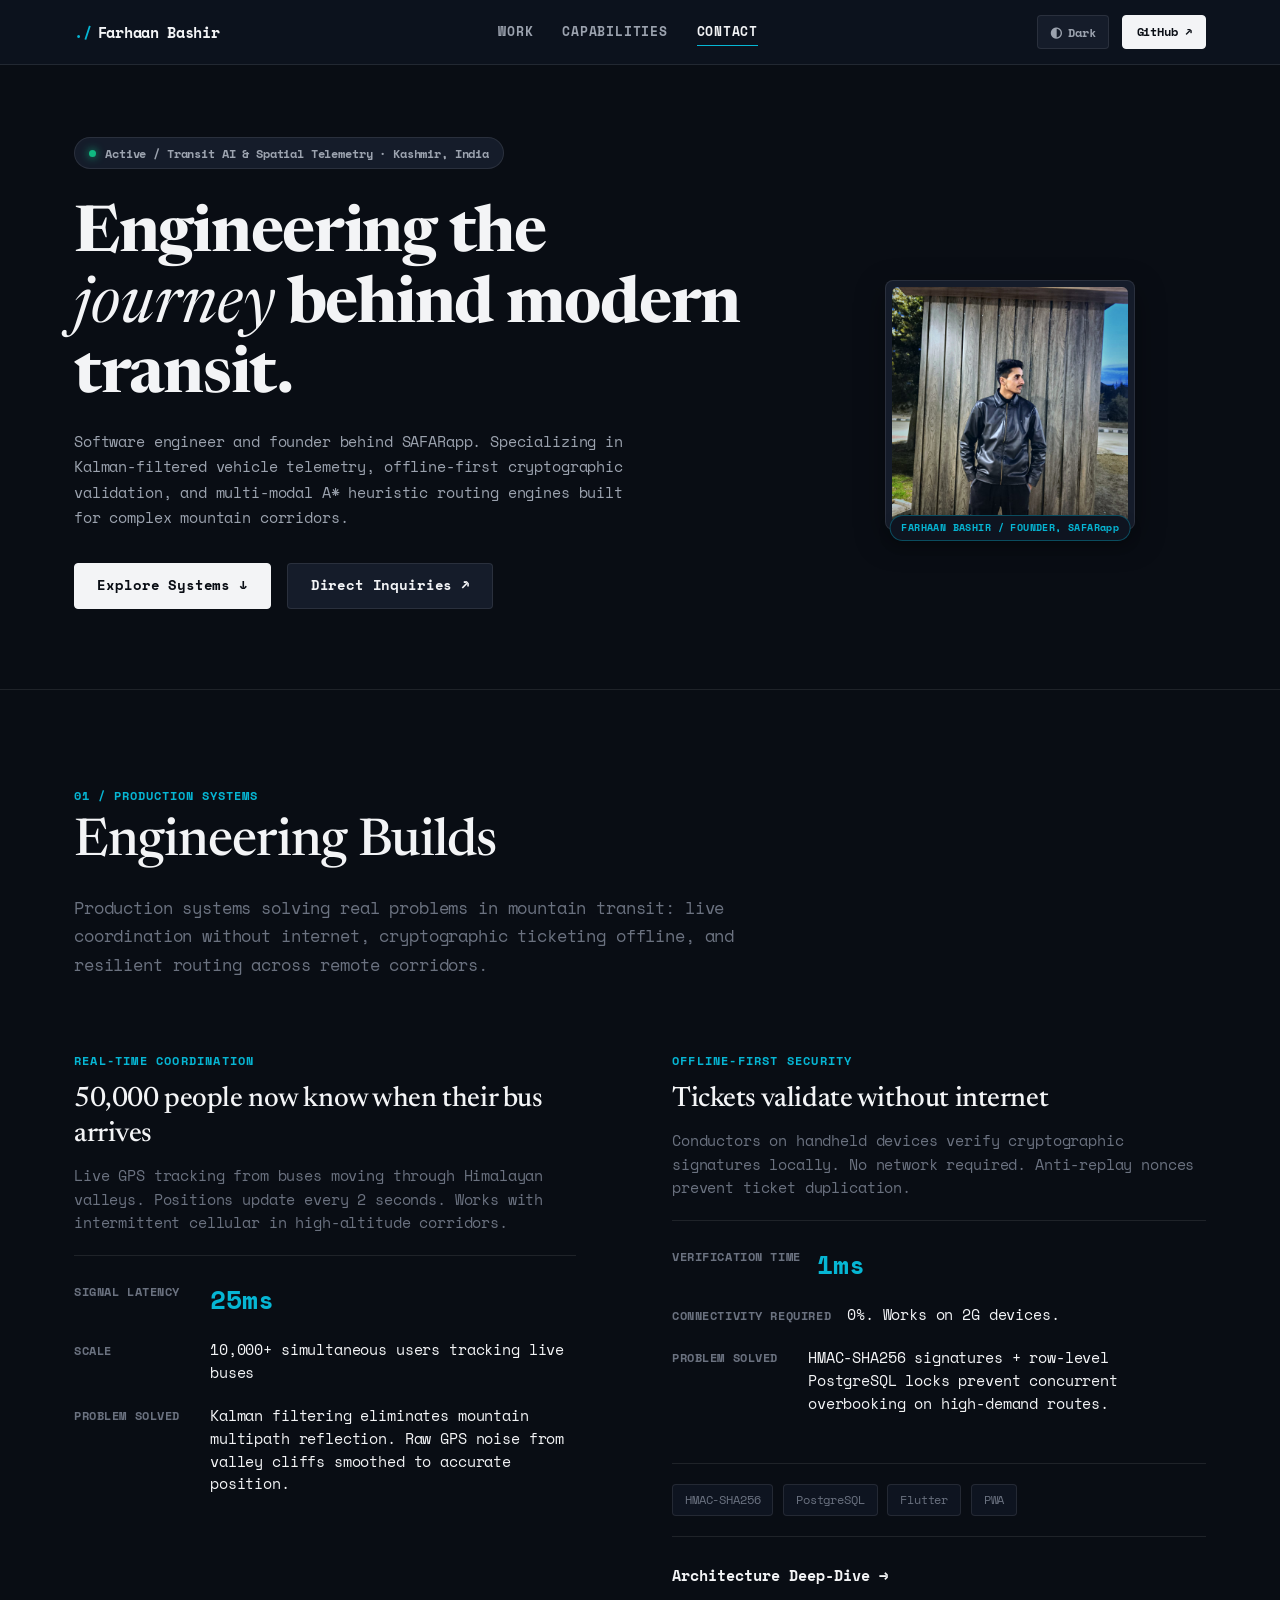
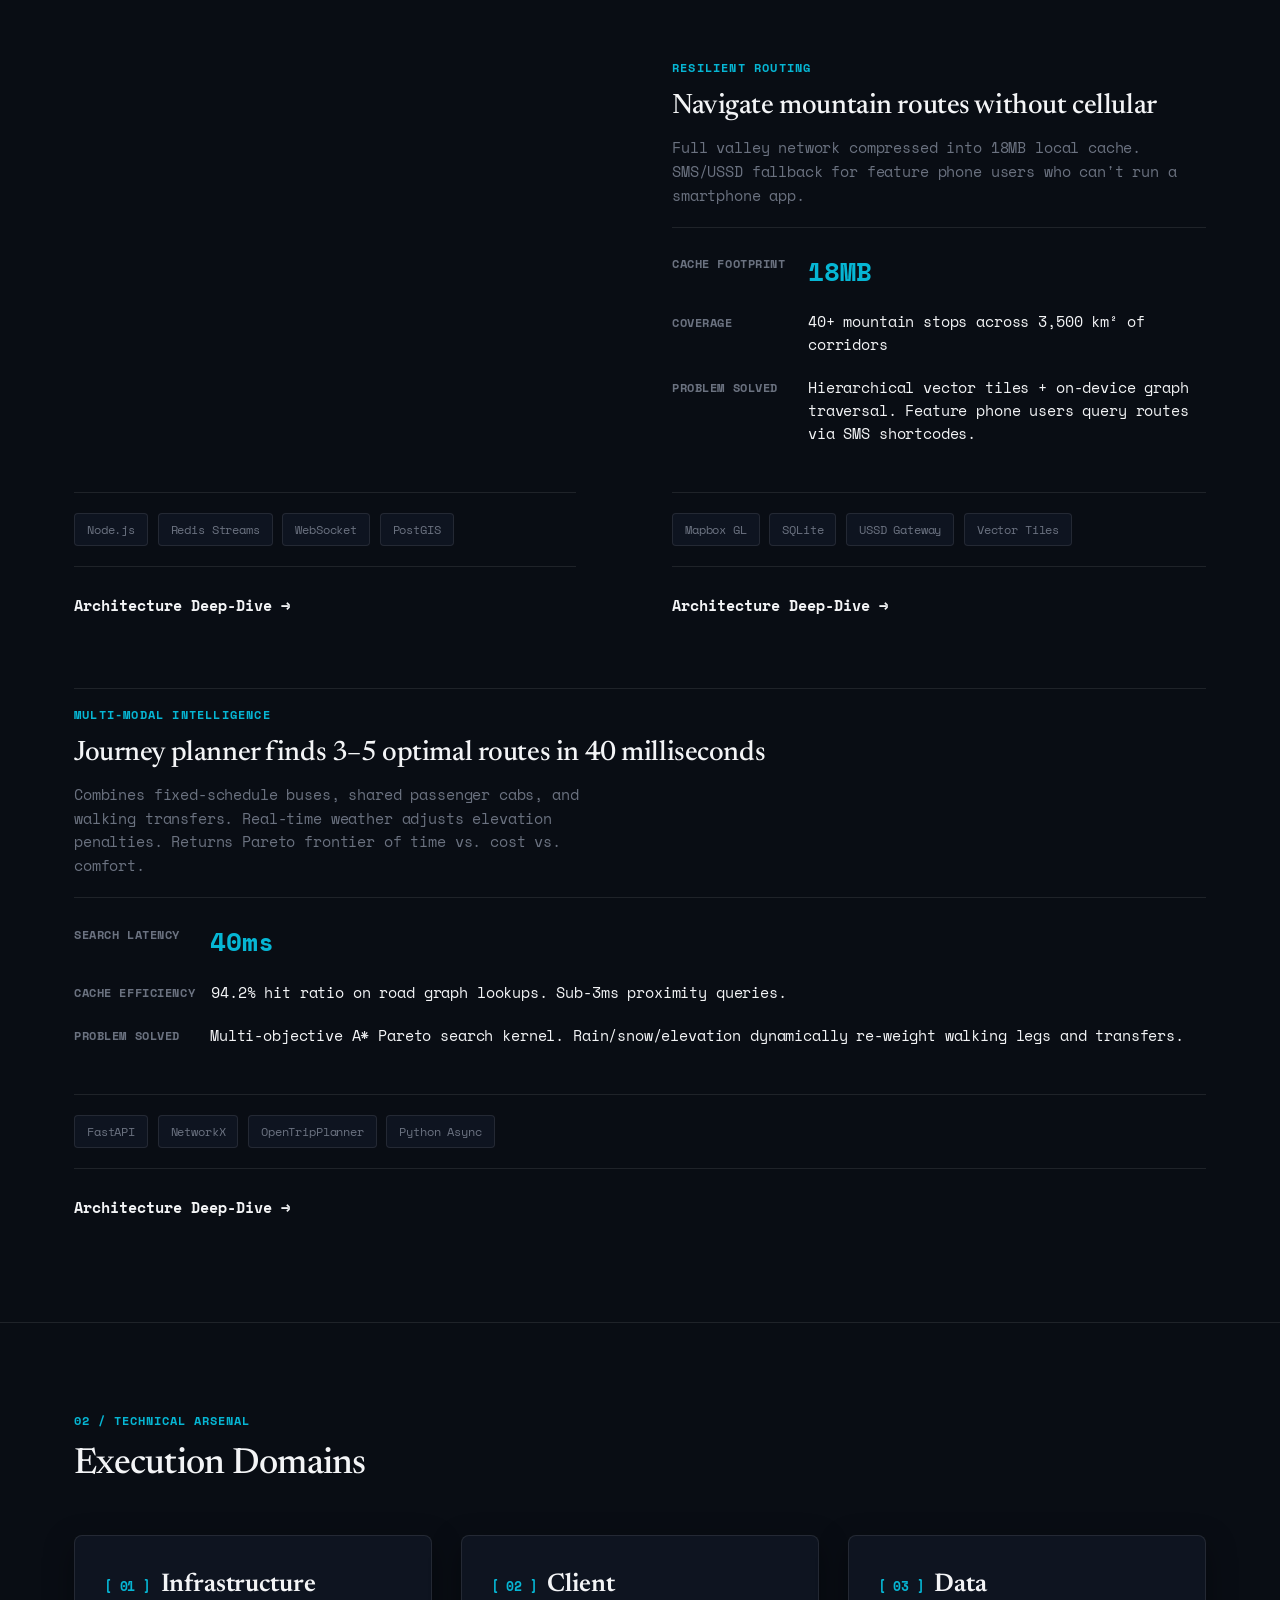
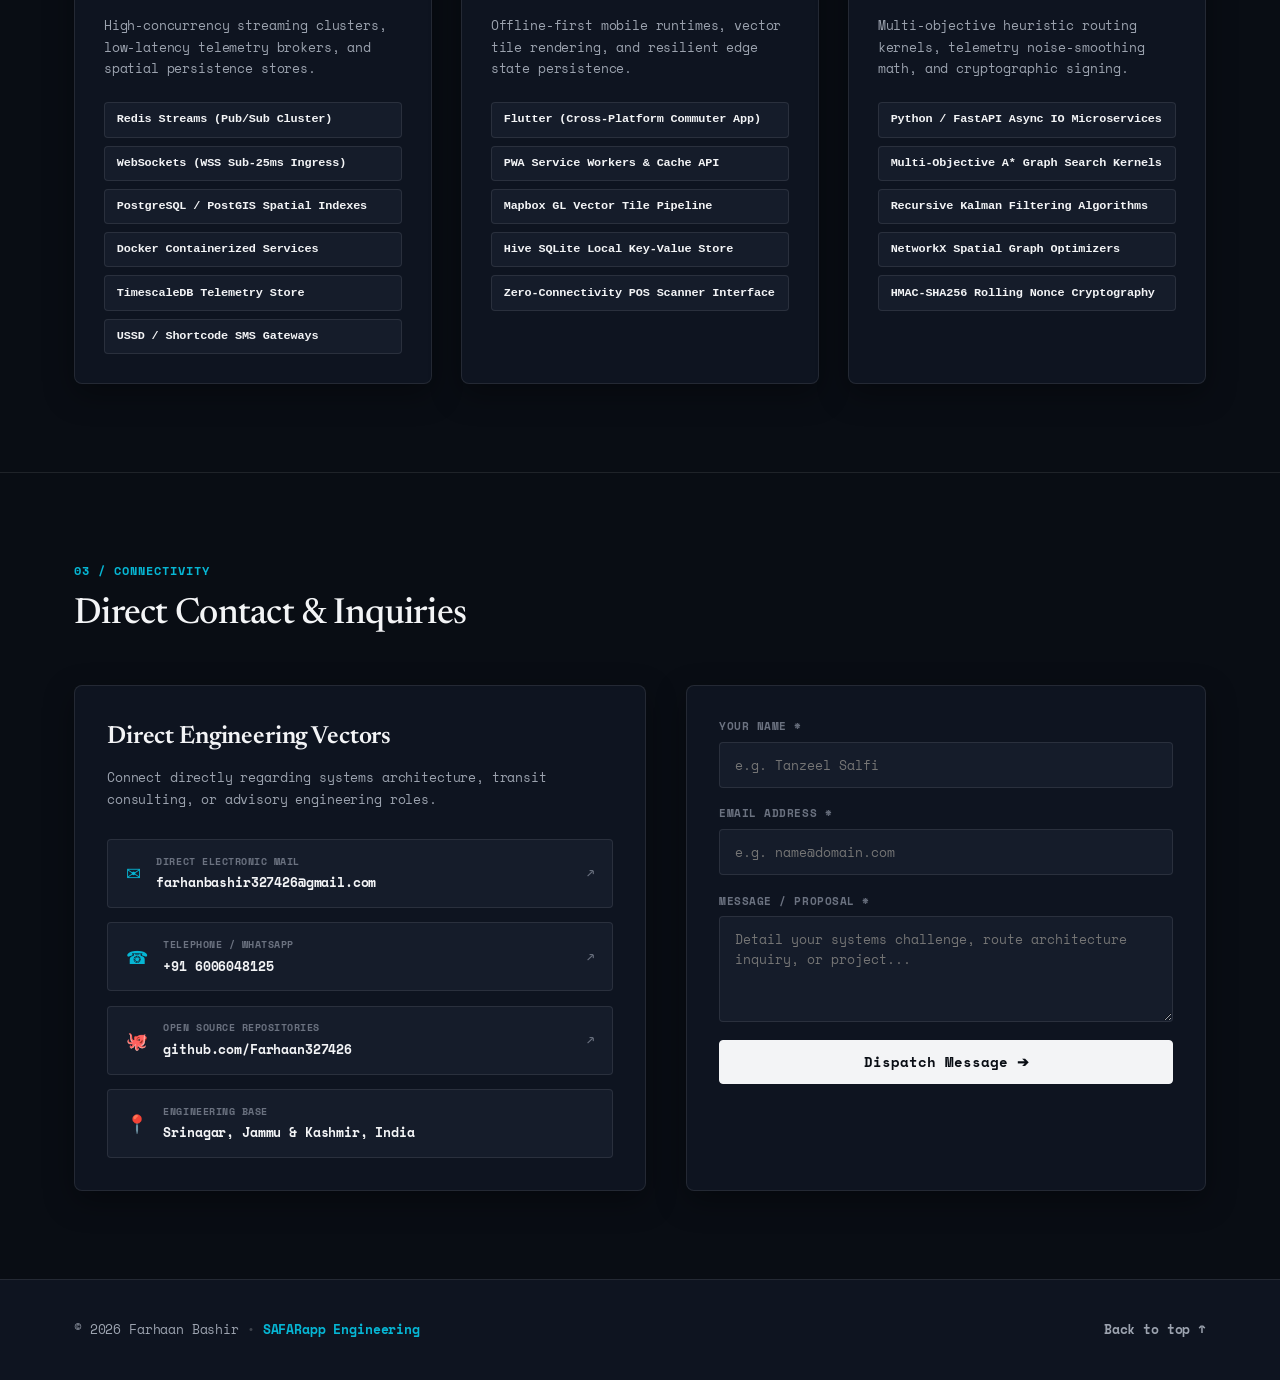
==== commit 6c68cf99: "deploy: sync docs directory, add .nojekyll, and configure GitHub Pages deployment workflow" ====
--- a/docs/index.html
+++ b/docs/index.html
@@ -1,336 +1,426 @@
 <!DOCTYPE html>
-<html lang="en">
+<html lang="en" data-theme="dark">
 <head>
   <meta charset="UTF-8">
   <meta name="viewport" content="width=device-width, initial-scale=1.0, maximum-scale=5.0">
-  <title>Farhaan Bashir | AI Systems & Engineering Portfolio</title>
-  <meta name="description" content="Portfolio of Farhaan Bashir, Founder & Lead Engineer behind SAFARapp. Engineering intelligent transit AI, multi-modal routing heuristics, and real-time spatial streaming pipelines.">
-  <link rel="stylesheet" href="style.css">
+  <title>Farhaan Bashir — Founder &amp; Lead Engineer, SAFARapp</title>
+  <meta name="description" content="Portfolio of Farhaan Bashir, Founder &amp; Lead Engineer behind SAFARapp. Engineering real-time transit telemetry, offline cryptographic validation, and multi-modal routing heuristics.">
+  <meta name="author" content="Farhaan Bashir">
+  
+  <!-- Dual-Typeface System: Newsreader (Display & Editorial) + Space Mono (Data & Technical UI) -->
   <link rel="preconnect" href="https://fonts.googleapis.com">
   <link rel="preconnect" href="https://fonts.gstatic.com" crossorigin>
-  <link href="https://fonts.googleapis.com/css2?family=Inter:wght@300;400;500;600;700;800&family=JetBrains+Mono:wght@400;600;700&display=swap" rel="stylesheet">
+  <link href="https://fonts.googleapis.com/css2?family=Newsreader:ital,opsz,wght@0,6..72,400;0,6..72,500;0,6..72,600;1,6..72,400;1,6..72,500;1,6..72,600&family=Space+Mono:ital,wght@0,400;0,700;1,400;1,700&display=swap" rel="stylesheet">
+
+  <link rel="stylesheet" href="style.css?v=3.0">
+  <link rel="stylesheet" href="case-study-styles.css?v=3.0">
 </head>
 <body>
 
-  <!-- Sticky Glass Navigation -->
-  <nav class="glass-nav">
-    <a href="#top" class="brand-id" aria-label="Home">
-      <span class="status-dot"></span>./Farhaan Bashir
-    </a>
-    <div class="nav-anchors">
-      <a href="#projects" class="btn-secondary">Projects</a>
-      <a href="#stack" class="btn-secondary">AI Stack</a>
-      <a href="#contact" class="btn-secondary">Contact</a>
-      <button id="scanPassBtn" class="btn-secondary" aria-label="Digital Portfolio Pass">
-        <svg xmlns="http://www.w3.org/2000/svg" width="14" height="14" viewBox="0 0 24 24" fill="none" stroke="currentColor" stroke-width="2" stroke-linecap="round" stroke-linejoin="round"><rect x="3" y="3" width="7" height="7"></rect><rect x="14" y="3" width="7" height="7"></rect><rect x="14" y="14" width="7" height="7"></rect><rect x="3" y="14" width="7" height="7"></rect></svg>
-        <span>Scan Pass</span>
-      </button>
-      <a href="https://github.com/Farhaan327426" target="_blank" rel="noopener" class="btn-primary">
-        GitHub ↗
+  <!-- Navigation Header -->
+  <header class="site-header" id="siteHeader">
+    <div class="shell header-container">
+      <a href="#top" class="wordmark" aria-label="Farhaan Bashir, home">
+        <span class="brand-badge">./</span>
+        <span class="brand-name">Farhaan Bashir</span>
       </a>
+
+      <nav class="desktop-nav" aria-label="Primary navigation">
+        <a href="#work" class="nav-link">Work</a>
+        <a href="#capabilities" class="nav-link">Capabilities</a>
+        <a href="#contact" class="nav-link">Contact</a>
+      </nav>
+
+      <div class="header-right-actions">
+        <button class="theme-toggle-btn" id="themeToggle" aria-label="Toggle Color Theme" title="Toggle Light / Dark theme">
+          <span class="theme-icon" aria-hidden="true">◐</span>
+          <span class="theme-label" id="themeLabel">Dark</span>
+        </button>
+        <a href="https://github.com/Farhaan327426" target="_blank" rel="noopener" class="btn-github">
+          GitHub ↗
+        </a>
+        <button class="mobile-menu-btn" id="mobileMenuBtn" aria-label="Toggle mobile menu">☰</button>
+      </div>
     </div>
-  </nav>
-
-  <!-- Hero Section -->
-  <section class="hero-section" id="top">
-    <div>
-      <div class="status-badge">
-        <span class="status-dot"></span> Active / Building Transit AI &amp; Spatial Streaming Engines
-      </div>
-      <h1 class="headline">
-        Engineering Intelligent <span class="gradient-text">Transit AI</span> &amp; Real-Time Spatial Systems.
-      </h1>
-      <p class="subheadline">
-        Specializing in multi-modal LLM routing heuristics, Kalman-filtered spatial telemetry pipelines, and zero-connectivity edge cryptographic validation.
-      </p>
-      <div class="cta-group">
-        <a href="#projects" class="btn-primary">
-          Explore AI Builds
-          <svg xmlns="http://www.w3.org/2000/svg" width="16" height="16" viewBox="0 0 24 24" fill="none" stroke="currentColor" stroke-width="2" stroke-linecap="round" stroke-linejoin="round"><path d="M7 7h10v10"></path><path d="M7 17 17 7"></path></svg>
-        </a>
-        <a href="https://github.com/Farhaan327426" target="_blank" rel="noopener" class="btn-secondary">
-          GitHub Profile ↗
-        </a>
-      </div>
+
+    <!-- Mobile Navigation Drawer -->
+    <div class="mobile-nav-drawer" id="mobileNavDrawer" aria-hidden="true">
+      <a href="#work" class="mobile-nav-link">Work</a>
+      <a href="#capabilities" class="mobile-nav-link">Capabilities</a>
+      <a href="#contact" class="mobile-nav-link">Contact</a>
+      <a href="https://github.com/Farhaan327426" target="_blank" rel="noopener" class="mobile-nav-link">GitHub ↗</a>
     </div>
-    <div class="avatar-container">
-      <div class="avatar-frame">
-        <img src="avatar.jpg" alt="Farhaan Bashir" id="avatarImg" onerror="this.onerror=null; this.src='profile.jpg';">
-        <div class="avatar-badge">FOUNDER &amp; LEAD ENGINEER (SAFARapp)</div>
-      </div>
-    </div>
-  </section>
-
-  <!-- Project Showcase Grid -->
-  <main style="max-width: 1200px; margin: 0 auto; padding: 0 2rem;" id="projects">
-    <div class="section-header">
-      <span class="section-tag">01 / Engineering Builds</span>
-      <h2 class="section-title">Production Systems &amp; AI Architectures</h2>
-    </div>
-
-    <!-- Category Filter Bar -->
-    <div class="filter-bar">
-      <button class="filter-btn active" data-category="all">All Builds (4)</button>
-      <button class="filter-btn" data-category="routing">AI &amp; Autonomous Routing</button>
-      <button class="filter-btn" data-category="streaming">Real-Time Streaming</button>
-      <button class="filter-btn" data-category="security">Edge &amp; Cryptography</button>
-    </div>
-
-    <div class="project-grid" id="projectGrid">
-      
-      <!-- Project 01: Multi-Modal Itinerary Engine -->
-      <article class="project-card" data-category="routing">
-        <div class="project-visual-wrap">
-          <img src="ai-itinerary.jpg" alt="AI Multi-Modal Itinerary Engine Preview" onerror="this.style.display='none';">
-          <span class="project-visual-badge">&lt; 40ms Heuristics</span>
-        </div>
-        <h3>AI Multi-Modal Itinerary Engine</h3>
-        <p>Multi-objective heuristic A* graph search balancing real-time mountain weather, elevation penalties, and multi-modal transit legs.</p>
-        <div class="tech-tags-list">
-          <span class="tech-tag">Python</span>
-          <span class="tech-tag">FastAPI</span>
-          <span class="tech-tag">NetworkX</span>
-          <span class="tech-tag">OpenTripPlanner</span>
-        </div>
-        <span class="metric-badge">⚡ Benchmark: &lt; 40ms Pareto optimization</span>
-        <button class="btn-secondary inspect-btn" data-id="itinerary">Architecture Deep-Dive</button>
-      </article>
-
-      <!-- Project 02: Telemetry Streaming Pipeline -->
-      <article class="project-card" data-category="streaming">
-        <div class="project-visual-wrap">
-          <img src="live-route.jpg" alt="Live Route Intelligence Pipeline Preview" onerror="this.style.display='none';">
-          <span class="project-visual-badge">WSS 25ms</span>
-        </div>
-        <h3>Live Route Intelligence &amp; Telemetry Pipeline</h3>
-        <p>High-concurrency WebSocket &amp; Redis streaming cluster ingesting vehicle GPS with Kalman filtering across mountain corridors.</p>
-        <div class="tech-tags-list">
-          <span class="tech-tag">Redis Streams</span>
-          <span class="tech-tag">WebSocket</span>
-          <span class="tech-tag">Node.js</span>
-          <span class="tech-tag">PostGIS</span>
-        </div>
-        <span class="metric-badge">⚡ Throughput: Sub-25ms dispatch latency</span>
-        <button class="btn-secondary inspect-btn" data-id="telemetry">Architecture Deep-Dive</button>
-      </article>
-
-      <!-- Project 03: Offline Cryptographic Pass -->
-      <article class="project-card" data-category="security">
-        <div class="project-visual-wrap">
-          <img src="smart-ticketing.jpg" alt="Smart Booking & Offline Cryptographic Pass Preview" onerror="this.style.display='none';">
-          <span class="project-visual-badge">HMAC SHA-256</span>
-        </div>
-        <h3>Smart Booking &amp; Offline Cryptographic Pass</h3>
-        <p>Zero-connectivity ticket validation engine utilizing HMAC-SHA256 asymmetric signatures and PostgreSQL row-level locks.</p>
-        <div class="tech-tags-list">
-          <span class="tech-tag">HMAC SHA-256</span>
-          <span class="tech-tag">PostgreSQL</span>
-          <span class="tech-tag">Flutter</span>
-          <span class="tech-tag">PWA Cache</span>
-        </div>
-        <span class="metric-badge">⚡ Security: 100% Offline Verification</span>
-        <button class="btn-secondary inspect-btn" data-id="pass">Architecture Deep-Dive</button>
-      </article>
-
-      <!-- Project 04: Mountain Navigation & Vector Cache -->
-      <article class="project-card" data-category="routing">
-        <div class="project-visual-wrap">
-          <img src="offline-transit.jpg" alt="Resilient Mountain Navigation & Vector Cache Preview" onerror="this.style.display='none';">
-          <span class="project-visual-badge">18MB Cache</span>
-        </div>
-        <h3>Resilient Mountain Navigation &amp; Vector Cache</h3>
-        <p>Edge vector map rendering and offline spatial graph routing for remote Himalayan transit corridors with SMS/USSD fallback.</p>
-        <div class="tech-tags-list">
-          <span class="tech-tag">PyTorch</span>
-          <span class="tech-tag">Hive SQLite</span>
-          <span class="tech-tag">Mapbox GL</span>
-          <span class="tech-tag">USSD Gateway</span>
-        </div>
-        <span class="metric-badge">⚡ Reliability: SMS/USSD Fallback Routing</span>
-        <button class="btn-secondary inspect-btn" data-id="navigation">Architecture Deep-Dive</button>
-      </article>
-
-    </div>
+  </header>
+
+  <main id="top">
+    <!-- Hero Section -->
+    <section class="hero shell">
+      <div class="hero-kicker">
+        <span class="status-dot"></span>
+        <span class="location-tag">Active / Transit AI &amp; Spatial Telemetry · Kashmir, India</span>
+      </div>
+
+      <div class="hero-grid">
+        <div class="hero-headline-box">
+          <h1 class="hero-title">
+            Engineering the <em class="serif-italic">journey</em> behind modern transit.
+          </h1>
+          <p class="hero-bio-copy">
+            Software engineer and founder behind SAFARapp. Specializing in Kalman-filtered vehicle telemetry, offline-first cryptographic validation, and multi-modal A* heuristic routing engines built for complex mountain corridors.
+          </p>
+          <div class="hero-actions">
+            <a class="btn-primary" href="#work">
+              Explore Systems ↓
+            </a>
+            <a class="btn-secondary" href="mailto:farhanbashir327426@gmail.com">
+              Direct Inquiries ↗
+            </a>
+          </div>
+        </div>
+
+        <div class="hero-avatar-box">
+          <div class="avatar-frame">
+            <img src="profile.jpg" alt="Farhaan Bashir" class="avatar-img" onerror="this.onerror=null; this.src='profile.jpg.jpeg';">
+            <div class="avatar-badge">FARHAAN BASHIR / FOUNDER, SAFARapp</div>
+          </div>
+        </div>
+      </div>
+    </section>
+
+    <!-- Section 01: Engineering Builds (Asymmetrical Grid) -->
+    <section class="section-pad projects-section" id="work">
+      <div class="shell">
+        <div class="section-intro">
+          <span class="section-tag">01 / Production Systems</span>
+          <h2 class="section-title">Engineering Builds</h2>
+          <p>Production systems solving real problems in mountain transit: live coordination without internet, cryptographic ticketing offline, and resilient routing across remote corridors.</p>
+        </div>
+
+        <div class="projects-grid">
+          <!-- Project 1: Telemetry -->
+          <article class="project-card">
+            <div class="project-header">
+              <div class="project-category">Real-Time Coordination</div>
+              <h3 class="project-title">50,000 people now know when their bus arrives</h3>
+              <p class="project-subtitle">Live GPS tracking from buses moving through Himalayan valleys. Positions update every 2 seconds. Works with intermittent cellular in high-altitude corridors.</p>
+            </div>
+
+            <div class="project-facts">
+              <div class="fact metric">
+                <span class="fact-label">Signal Latency</span>
+                <span class="fact-value">25ms</span>
+              </div>
+              <div class="fact">
+                <span class="fact-label">Scale</span>
+                <span class="fact-value">10,000+ simultaneous users tracking live buses</span>
+              </div>
+              <div class="fact">
+                <span class="fact-label">Problem Solved</span>
+                <span class="fact-value">Kalman filtering eliminates mountain multipath reflection. Raw GPS noise from valley cliffs smoothed to accurate position.</span>
+              </div>
+            </div>
+
+            <div class="project-tech">
+              <span class="tech-tag">Node.js</span>
+              <span class="tech-tag">Redis Streams</span>
+              <span class="tech-tag">WebSocket</span>
+              <span class="tech-tag">PostGIS</span>
+            </div>
+
+            <div class="project-cta">
+              <button class="project-link modal-trigger-btn" data-module="telemetry" data-case-study="telemetry" aria-label="Open architecture deep-dive for Live Route Intelligence Engine">
+                Architecture Deep-Dive →
+              </button>
+            </div>
+          </article>
+
+          <!-- Project 2: Ticketing -->
+          <article class="project-card">
+            <div class="project-header">
+              <div class="project-category">Offline-First Security</div>
+              <h3 class="project-title">Tickets validate without internet</h3>
+              <p class="project-subtitle">Conductors on handheld devices verify cryptographic signatures locally. No network required. Anti-replay nonces prevent ticket duplication.</p>
+            </div>
+
+            <div class="project-facts">
+              <div class="fact metric">
+                <span class="fact-label">Verification Time</span>
+                <span class="fact-value">1ms</span>
+              </div>
+              <div class="fact">
+                <span class="fact-label">Connectivity Required</span>
+                <span class="fact-value">0%. Works on 2G devices.</span>
+              </div>
+              <div class="fact">
+                <span class="fact-label">Problem Solved</span>
+                <span class="fact-value">HMAC-SHA256 signatures + row-level PostgreSQL locks prevent concurrent overbooking on high-demand routes.</span>
+              </div>
+            </div>
+
+            <div class="project-tech">
+              <span class="tech-tag">HMAC-SHA256</span>
+              <span class="tech-tag">PostgreSQL</span>
+              <span class="tech-tag">Flutter</span>
+              <span class="tech-tag">PWA</span>
+            </div>
+
+            <div class="project-cta">
+              <button class="project-link modal-trigger-btn" data-module="pass" data-case-study="pass" aria-label="Open architecture deep-dive for Smart Booking & Offline Pass">
+                Architecture Deep-Dive →
+              </button>
+            </div>
+          </article>
+
+          <!-- Project 3: Navigation -->
+          <article class="project-card">
+            <div class="project-header">
+              <div class="project-category">Resilient Routing</div>
+              <h3 class="project-title">Navigate mountain routes without cellular</h3>
+              <p class="project-subtitle">Full valley network compressed into 18MB local cache. SMS/USSD fallback for feature phone users who can't run a smartphone app.</p>
+            </div>
+
+            <div class="project-facts">
+              <div class="fact metric">
+                <span class="fact-label">Cache Footprint</span>
+                <span class="fact-value">18MB</span>
+              </div>
+              <div class="fact">
+                <span class="fact-label">Coverage</span>
+                <span class="fact-value">40+ mountain stops across 3,500 km² of corridors</span>
+              </div>
+              <div class="fact">
+                <span class="fact-label">Problem Solved</span>
+                <span class="fact-value">Hierarchical vector tiles + on-device graph traversal. Feature phone users query routes via SMS shortcodes.</span>
+              </div>
+            </div>
+
+            <div class="project-tech">
+              <span class="tech-tag">Mapbox GL</span>
+              <span class="tech-tag">SQLite</span>
+              <span class="tech-tag">USSD Gateway</span>
+              <span class="tech-tag">Vector Tiles</span>
+            </div>
+
+            <div class="project-cta">
+              <button class="project-link modal-trigger-btn" data-module="navigation" data-case-study="navigation" aria-label="Open architecture deep-dive for Offline Transit Network">
+                Architecture Deep-Dive →
+              </button>
+            </div>
+          </article>
+
+          <!-- Project 4: Routing Optimization -->
+          <article class="project-card">
+            <div class="project-header">
+              <div class="project-category">Multi-Modal Intelligence</div>
+              <h3 class="project-title">Journey planner finds 3–5 optimal routes in 40 milliseconds</h3>
+              <p class="project-subtitle">Combines fixed-schedule buses, shared passenger cabs, and walking transfers. Real-time weather adjusts elevation penalties. Returns Pareto frontier of time vs. cost vs. comfort.</p>
+            </div>
+
+            <div class="project-facts">
+              <div class="fact metric">
+                <span class="fact-label">Search Latency</span>
+                <span class="fact-value">40ms</span>
+              </div>
+              <div class="fact">
+                <span class="fact-label">Cache Efficiency</span>
+                <span class="fact-value">94.2% hit ratio on road graph lookups. Sub-3ms proximity queries.</span>
+              </div>
+              <div class="fact">
+                <span class="fact-label">Problem Solved</span>
+                <span class="fact-value">Multi-objective A* Pareto search kernel. Rain/snow/elevation dynamically re-weight walking legs and transfers.</span>
+              </div>
+            </div>
+
+            <div class="project-tech">
+              <span class="tech-tag">FastAPI</span>
+              <span class="tech-tag">NetworkX</span>
+              <span class="tech-tag">OpenTripPlanner</span>
+              <span class="tech-tag">Python Async</span>
+            </div>
+
+            <div class="project-cta">
+              <button class="project-link modal-trigger-btn" data-module="itinerary" data-case-study="itinerary" aria-label="Open architecture deep-dive for AI Multi-Modal Engine">
+                Architecture Deep-Dive →
+              </button>
+            </div>
+          </article>
+        </div>
+      </div>
+    </section>
+
+    <!-- Section 02: Capabilities & Tech Stack (Strictly 3 Execution Domains: Infrastructure, Client, Data) -->
+    <section class="section-pad capabilities-section" id="capabilities">
+      <div class="shell">
+        <div class="section-header">
+          <span class="section-tag">02 / Technical Arsenal</span>
+          <h2 class="section-title">Execution Domains</h2>
+        </div>
+
+        <div class="domains-grid">
+
+          <!-- Domain 1: Infrastructure -->
+          <div class="domain-card">
+            <div class="domain-header">
+              <span class="domain-index">[ 01 ]</span>
+              <h3 class="domain-title">Infrastructure</h3>
+            </div>
+            <p class="domain-desc">
+              High-concurrency streaming clusters, low-latency telemetry brokers, and spatial persistence stores.
+            </p>
+            <ul class="domain-tech-list">
+              <li><code>Redis Streams (Pub/Sub Cluster)</code></li>
+              <li><code>WebSockets (WSS Sub-25ms Ingress)</code></li>
+              <li><code>PostgreSQL / PostGIS Spatial Indexes</code></li>
+              <li><code>Docker Containerized Services</code></li>
+              <li><code>TimescaleDB Telemetry Store</code></li>
+              <li><code>USSD / Shortcode SMS Gateways</code></li>
+            </ul>
+          </div>
+
+          <!-- Domain 2: Client -->
+          <div class="domain-card">
+            <div class="domain-header">
+              <span class="domain-index">[ 02 ]</span>
+              <h3 class="domain-title">Client</h3>
+            </div>
+            <p class="domain-desc">
+              Offline-first mobile runtimes, vector tile rendering, and resilient edge state persistence.
+            </p>
+            <ul class="domain-tech-list">
+              <li><code>Flutter (Cross-Platform Commuter App)</code></li>
+              <li><code>PWA Service Workers &amp; Cache API</code></li>
+              <li><code>Mapbox GL Vector Tile Pipeline</code></li>
+              <li><code>Hive SQLite Local Key-Value Store</code></li>
+              <li><code>Zero-Connectivity POS Scanner Interface</code></li>
+            </ul>
+          </div>
+
+          <!-- Domain 3: Data -->
+          <div class="domain-card">
+            <div class="domain-header">
+              <span class="domain-index">[ 03 ]</span>
+              <h3 class="domain-title">Data</h3>
+            </div>
+            <p class="domain-desc">
+              Multi-objective heuristic routing kernels, telemetry noise-smoothing math, and cryptographic signing.
+            </p>
+            <ul class="domain-tech-list">
+              <li><code>Python / FastAPI Async IO Microservices</code></li>
+              <li><code>Multi-Objective A* Graph Search Kernels</code></li>
+              <li><code>Recursive Kalman Filtering Algorithms</code></li>
+              <li><code>NetworkX Spatial Graph Optimizers</code></li>
+              <li><code>HMAC-SHA256 Rolling Nonce Cryptography</code></li>
+            </ul>
+          </div>
+
+        </div>
+      </div>
+    </section>
+
+    <!-- Section 03: Contact (Direct Hyperlinked Vectors, mailto: and tel: URIs, Zero QR Code dependencies) -->
+    <section class="section-pad contact-section" id="contact">
+      <div class="shell">
+        <div class="section-header">
+          <span class="section-tag">03 / Connectivity</span>
+          <h2 class="section-title">Direct Contact &amp; Inquiries</h2>
+        </div>
+
+        <div class="contact-layout">
+
+          <!-- Left Column: Standard Hyperlinked Contact Vectors -->
+          <div class="contact-vectors-card">
+            <h3 class="contact-vectors-title">Direct Engineering Vectors</h3>
+            <p class="contact-vectors-desc">
+              Connect directly regarding systems architecture, transit consulting, or advisory engineering roles.
+            </p>
+
+            <div class="vector-links">
+              <!-- Direct mailto: URI -->
+              <a href="mailto:farhanbashir327426@gmail.com" class="vector-link" id="emailContactLink">
+                <span class="vector-icon">✉</span>
+                <div class="vector-info">
+                  <span class="vector-label">DIRECT ELECTRONIC MAIL</span>
+                  <span class="vector-val">farhanbashir327426@gmail.com</span>
+                </div>
+                <span class="vector-arrow">↗</span>
+              </a>
+
+              <!-- Direct tel: URI -->
+              <a href="tel:+916006048125" class="vector-link" id="phoneContactLink">
+                <span class="vector-icon">☎</span>
+                <div class="vector-info">
+                  <span class="vector-label">TELEPHONE / WHATSAPP</span>
+                  <span class="vector-val">+91 6006048125</span>
+                </div>
+                <span class="vector-arrow">↗</span>
+              </a>
+
+              <!-- Direct GitHub link -->
+              <a href="https://github.com/Farhaan327426" target="_blank" rel="noopener" class="vector-link" id="githubContactLink">
+                <span class="vector-icon">🐙</span>
+                <div class="vector-info">
+                  <span class="vector-label">OPEN SOURCE REPOSITORIES</span>
+                  <span class="vector-val">github.com/Farhaan327426</span>
+                </div>
+                <span class="vector-arrow">↗</span>
+              </a>
+
+              <!-- Geographic Location vector -->
+              <div class="vector-link static">
+                <span class="vector-icon">📍</span>
+                <div class="vector-info">
+                  <span class="vector-label">ENGINEERING BASE</span>
+                  <span class="vector-val">Srinagar, Jammu &amp; Kashmir, India</span>
+                </div>
+              </div>
+            </div>
+          </div>
+
+          <!-- Right Column: Dispatch Form -->
+          <div class="contact-form-card">
+            <form class="editorial-form" id="contactForm">
+              <div class="input-field">
+                <label for="userName">YOUR NAME *</label>
+                <input type="text" id="userName" name="userName" placeholder="e.g. Tanzeel Salfi" required>
+              </div>
+
+              <div class="input-field">
+                <label for="userEmail">EMAIL ADDRESS *</label>
+                <input type="email" id="userEmail" name="userEmail" placeholder="e.g. name@domain.com" required>
+              </div>
+
+              <div class="input-field">
+                <label for="userMessage">MESSAGE / PROPOSAL *</label>
+                <textarea id="userMessage" name="userMessage" rows="4" placeholder="Detail your systems challenge, route architecture inquiry, or project..." required maxlength="500"></textarea>
+              </div>
+
+              <button type="submit" class="btn-primary" style="width: 100%; justify-content: center;">
+                Dispatch Message ➔
+              </button>
+            </form>
+          </div>
+
+        </div>
+      </div>
+    </section>
   </main>
-
-  <!-- AI Stack Matrix Section -->
-  <section class="stack-section" id="stack">
-    <div class="section-header">
-      <span class="section-tag">02 / Technical Arsenal</span>
-      <h2 class="section-title">AI Stack &amp; Infrastructure Matrix</h2>
-    </div>
-
-    <div class="stack-grid">
-      <div class="stack-group">
-        <div class="stack-group-title">
-          <svg xmlns="http://www.w3.org/2000/svg" width="16" height="16" viewBox="0 0 24 24" fill="none" stroke="currentColor" stroke-width="2" stroke-linecap="round" stroke-linejoin="round"><circle cx="12" cy="12" r="10"></circle><path d="m4.93 4.93 4.24 4.24"></path><path d="m14.83 9.17 4.24-4.24"></path><path d="m14.83 14.83 4.24 4.24"></path><path d="m9.17 14.83-4.24 4.24"></path></svg>
-          Models &amp; Heuristics
-        </div>
-        <div class="stack-pills">
-          <span class="stack-badge">Multi-Modal A*</span>
-          <span class="stack-badge">Pareto Optimizers</span>
-          <span class="stack-badge">Kalman Filtering</span>
-          <span class="stack-badge">YOLOv8 Edge</span>
-          <span class="stack-badge">Graph Heuristics</span>
-        </div>
-      </div>
-
-      <div class="stack-group">
-        <div class="stack-group-title">
-          <svg xmlns="http://www.w3.org/2000/svg" width="16" height="16" viewBox="0 0 24 24" fill="none" stroke="currentColor" stroke-width="2" stroke-linecap="round" stroke-linejoin="round"><polyline points="16 18 22 12 16 6"></polyline><polyline points="8 6 2 12 8 18"></polyline></svg>
-          Frameworks &amp; Core
-        </div>
-        <div class="stack-pills">
-          <span class="stack-badge">Python</span>
-          <span class="stack-badge">FastAPI</span>
-          <span class="stack-badge">Node.js</span>
-          <span class="stack-badge">PyTorch</span>
-          <span class="stack-badge">NetworkX</span>
-          <span class="stack-badge">Flutter</span>
-        </div>
-      </div>
-
-      <div class="stack-group">
-        <div class="stack-group-title">
-          <svg xmlns="http://www.w3.org/2000/svg" width="16" height="16" viewBox="0 0 24 24" fill="none" stroke="currentColor" stroke-width="2" stroke-linecap="round" stroke-linejoin="round"><path d="M4 14.899A7 7 0 1 1 15.71 8h1.79a4.5 4.5 0 0 1 2.5 8.242"></path><path d="M12 12v9"></path><path d="m8 17 4 4 4-4"></path></svg>
-          Spatial &amp; Stream Ingestion
-        </div>
-        <div class="stack-pills">
-          <span class="stack-badge">Redis Streams</span>
-          <span class="stack-badge">PostGIS</span>
-          <span class="stack-badge">WebSockets (WSS)</span>
-          <span class="stack-badge">TimescaleDB</span>
-          <span class="stack-badge">Hive SQLite</span>
-        </div>
-      </div>
-
-      <div class="stack-group">
-        <div class="stack-group-title">
-          <svg xmlns="http://www.w3.org/2000/svg" width="16" height="16" viewBox="0 0 24 24" fill="none" stroke="currentColor" stroke-width="2" stroke-linecap="round" stroke-linejoin="round"><rect x="2" y="2" width="20" height="8" rx="2" ry="2"></rect><rect x="2" y="14" width="20" height="8" rx="2" ry="2"></rect><line x1="6" y1="6" x2="6.01" y2="6"></line><line x1="6" y1="18" x2="6.01" y2="18"></line></svg>
-          Security &amp; Edge Runtime
-        </div>
-        <div class="stack-pills">
-          <span class="stack-badge">HMAC SHA-256</span>
-          <span class="stack-badge">PWA Service Workers</span>
-          <span class="stack-badge">Mapbox GL</span>
-          <span class="stack-badge">Docker</span>
-          <span class="stack-badge">USSD Gateways</span>
-        </div>
-      </div>
-    </div>
-  </section>
-
-  <!-- Contact & Collaboration Section -->
-  <section class="contact-section" id="contact">
-    <div class="section-header">
-      <span class="section-tag">03 / Connectivity</span>
-      <h2 class="section-title">Let's Build Something Extraordinary</h2>
-    </div>
-
-    <div class="contact-layout">
-      <div class="contact-card">
-        <div class="contact-item">
-          <span class="contact-label">DIRECT INQUIRIES</span>
-          <span class="contact-val">
-            <a href="mailto:farhanbashir327426@gmail.com">farhanbashir327426@gmail.com</a>
-          </span>
-        </div>
-        <div class="contact-item">
-          <span class="contact-label">PHONE / WHATSAPP</span>
-          <span class="contact-val">
-            <a href="tel:+916006048125">+91 6006048125</a>
-          </span>
-        </div>
-        <div class="contact-item">
-          <span class="contact-label">LOCATION</span>
-          <span class="contact-val">Srinagar, Jammu &amp; Kashmir, India</span>
-        </div>
-        <div class="contact-item" style="margin-top: 1.5rem;">
-          <span class="contact-label">DIGITAL PASSPORT</span>
-          <button id="openContactQrBtn" class="btn-secondary" style="margin-top: 0.4rem; justify-content: flex-start; width: fit-content;">
-            <svg xmlns="http://www.w3.org/2000/svg" width="14" height="14" viewBox="0 0 24 24" fill="none" stroke="currentColor" stroke-width="2" stroke-linecap="round" stroke-linejoin="round"><rect x="3" y="3" width="7" height="7"></rect><rect x="14" y="3" width="7" height="7"></rect><rect x="14" y="14" width="7" height="7"></rect><rect x="3" y="14" width="7" height="7"></rect></svg>
-            <span>Open Smartphone Pass (vCard / WhatsApp)</span>
-          </button>
-        </div>
-      </div>
-
-      <div class="contact-card">
-        <form class="editorial-form" id="contactForm">
-          <div class="input-field">
-            <label for="userName">YOUR NAME *</label>
-            <input type="text" id="userName" name="userName" placeholder="e.g. Tanzeel Salfi" required>
-          </div>
-          <div class="input-field">
-            <label for="userEmail">EMAIL ADDRESS *</label>
-            <input type="email" id="userEmail" name="userEmail" placeholder="e.g. name@domain.com" required>
-          </div>
-          <div class="input-field">
-            <label for="userMessage">PROJECT / INQUIRY *</label>
-            <textarea id="userMessage" name="userMessage" rows="3" placeholder="Tell me about your product, systems challenge, or advisory inquiry..." required maxlength="500"></textarea>
-          </div>
-          <button type="submit" class="btn-primary" style="width: 100%; justify-content: center; padding: 0.8rem;">
-            Send Message ➔
-          </button>
-        </form>
-      </div>
-    </div>
-  </section>
-
-  <!-- Technical Architecture Drawer -->
-  <div class="drawer-backdrop" id="drawerBackdrop"></div>
-  <aside class="drawer" id="technicalDrawer" aria-hidden="true">
-    <div class="drawer-header">
-      <span class="drawer-tag">ARCHITECTURE DEEP-DIVE</span>
-      <button id="closeDrawer" class="btn-secondary" style="padding: 0.35rem 0.75rem;">✕ Close</button>
-    </div>
-    <div id="drawerContent"></div>
-  </aside>
-
-  <!-- Dedicated Portfolio Digital QR Suite Modal -->
-  <div class="modal-overlay" id="portfolioQrModal" aria-hidden="true" role="dialog">
-    <div class="modal-card">
-      <button class="modal-close" id="portfolioQrClose" aria-label="Close Modal">✕</button>
-      <div class="modal-header">
-        <span class="drawer-tag">PORTFOLIO SHARING &amp; DIGITAL IDENTITY</span>
-        <h3 class="section-title" id="pQrTitle" style="font-size: 1.4rem; margin-top: 0.3rem;">Scan to Open on Mobile</h3>
-        <p id="pQrDesc" style="color: var(--text-secondary); font-size: 0.85rem; margin-top: 0.3rem;">Point your camera at the QR code to seamlessly browse Farhaan Bashir’s portfolio on your phone.</p>
-      </div>
-
-      <div class="p-qr-modal-body">
-        <div class="p-qr-nav-strip">
-          <button type="button" class="p-qr-tab active" data-mode="mobile">📱 Open Mobile</button>
-          <button type="button" class="p-qr-tab" data-mode="vcard">💼 Save vCard</button>
-          <button type="button" class="p-qr-tab" data-mode="whatsapp">💬 WhatsApp</button>
-          <button type="button" class="p-qr-tab" data-mode="github">🐙 GitHub</button>
-        </div>
-
-        <div class="p-qr-frame-wrap">
-          <div class="p-qr-frame" id="portfolioQrContainer">
-            <!-- Vector QR will be injected here -->
-          </div>
-          <div style="display: flex; gap: 0.6rem; width: 100%; max-width: 320px;">
-            <button type="button" class="btn-primary" id="btnCopyPortfolioLink" style="flex: 1; font-size: 0.78rem;">Copy Link 🔗</button>
-            <button type="button" class="btn-secondary" id="btnDownloadPortfolioPass" style="flex: 1; font-size: 0.78rem;">Download PNG ⤓</button>
-          </div>
-        </div>
-      </div>
-    </div>
-  </div>
 
   <!-- Site Footer -->
   <footer class="site-footer">
-    <div class="footer-wrap">
-      <div>
-        <b>Farhaan Bashir</b> · Founder &amp; Lead Engineer, SAFARapp
-      </div>
-      <div class="footer-meta">
-        © 2026 Farhaan Bashir · Built with Linear / Vercel Standards
+    <div class="shell footer-wrap">
+      <div class="footer-left">
+        <span class="footer-copy">© 2026 Farhaan Bashir</span>
+        <span class="footer-dot">•</span>
+        <span class="footer-tag">SAFARapp Engineering</span>
+      </div>
+      <div class="footer-right">
+        <a href="#top" class="back-top">Back to top ↑</a>
       </div>
     </div>
   </footer>
 
-  <!-- Scripts -->
-  <script src="qr-engine.js"></script>
-  <script src="app.js"></script>
+  <!-- Application & Case Study System Logic -->
+  <script src="case-study-system.js?v=3.0"></script>
+  <script src="app.js?v=3.0"></script>
 </body>
 </html>
--- a/docs/style.css
+++ b/docs/style.css
@@ -1,29 +1,82 @@
+/* ==========================================================================
+   FARHAAN BASHIR — PORTFOLIO DESIGN SYSTEM
+   Typographic System: Newsreader (Editorial/Display) + Space Mono (Data/Tech UI)
+   ========================================================================== */
+
 :root {
-  --bg-base: #080C14;
-  --bg-surface: #0D1117;
-  --bg-elevated: #161B22;
-  --bg-glass: rgba(22, 27, 34, 0.75);
-  
-  --border-subtle: rgba(255, 255, 255, 0.08);
-  --border-glow-emerald: rgba(16, 185, 129, 0.3);
-  --border-glow-cyan: rgba(6, 182, 212, 0.3);
-  --border-glow-violet: rgba(139, 92, 246, 0.3);
-  
-  --text-primary: #F0F6FC;
-  --text-secondary: #8B949E;
-  --text-muted: #6E7681;
-  
+  /* Typographic Constants — Strictly Newsreader & Space Mono */
+  --font-display: 'Newsreader', Georgia, serif;
+  --font-tech: 'Space Mono', monospace, ui-monospace, SFMono-Regular, Menlo, Consolas;
+
+  /* Global Metric Spacing */
+  --shell-max: 1180px;
+  --transition-fast: 0.15s ease;
+  --transition-base: 0.25s cubic-bezier(0.16, 1, 0.3, 1);
+  --radius-sm: 4px;
+  --radius-md: 8px;
+  --radius-lg: 14px;
+  --ease-in-out-cubic: cubic-bezier(0.65, 0, 0.35, 1);
+  --color-fg: var(--text-primary);
+  --color-bg: var(--bg-base);
+}
+
+/* -------------------------------------------------------------
+   Dark Theme (Default)
+   ------------------------------------------------------------- */
+[data-theme="dark"] {
+  --bg-base: #090D14;
+  --bg-surface: #0E1420;
+  --bg-elevated: #151C2A;
+  --bg-glass: rgba(14, 20, 32, 0.82);
+  --bg-thumb: #06090F;
+
+  --border-subtle: rgba(255, 255, 255, 0.09);
+  --border-strong: rgba(255, 255, 255, 0.2);
+  --border-accent: rgba(6, 182, 212, 0.35);
+
+  --text-primary: #F3F4F6;
+  --text-secondary: #9CA3AF;
+  --text-muted: #6B7280;
+
   --accent-emerald: #10B981;
   --accent-cyan: #06B6D4;
-  --accent-violet: #8B5CF6;
   --accent-amber: #F59E0B;
-  
-  --font-sans: 'Inter', -apple-system, BlinkMacSystemFont, 'Segoe UI', Roboto, sans-serif;
-  --font-mono: 'JetBrains Mono', monospace;
-
-  --transition: all 0.2s cubic-bezier(0.16, 1, 0.3, 1);
-}
-
+  --accent-rose: #F43F5E;
+
+  --card-shadow: 0 10px 30px rgba(0, 0, 0, 0.35);
+  --modal-backdrop: rgba(4, 7, 12, 0.85);
+}
+
+/* -------------------------------------------------------------
+   Light Theme (High-Contrast Editorial)
+   ------------------------------------------------------------- */
+[data-theme="light"] {
+  --bg-base: #F8F9FA;
+  --bg-surface: #FFFFFF;
+  --bg-elevated: #F1F3F5;
+  --bg-glass: rgba(255, 255, 255, 0.88);
+  --bg-thumb: #EEF2F6;
+
+  --border-subtle: rgba(0, 0, 0, 0.08);
+  --border-strong: rgba(0, 0, 0, 0.18);
+  --border-accent: rgba(8, 145, 178, 0.35);
+
+  --text-primary: #111827;
+  --text-secondary: #4B5563;
+  --text-muted: #6B7280;
+
+  --accent-emerald: #059669;
+  --accent-cyan: #0891B2;
+  --accent-amber: #D97706;
+  --accent-rose: #E11D48;
+
+  --card-shadow: 0 10px 30px rgba(0, 0, 0, 0.06);
+  --modal-backdrop: rgba(17, 24, 39, 0.7);
+}
+
+/* -------------------------------------------------------------
+   Global Resets & Base Styles
+   ------------------------------------------------------------- */
 * {
   box-sizing: border-box;
   margin: 0;
@@ -39,84 +92,263 @@
 body {
   background-color: var(--bg-base);
   color: var(--text-primary);
-  font-family: var(--font-sans);
+  font-family: var(--font-tech);
   line-height: 1.6;
-  background-image: 
-    radial-gradient(circle at 50% 0%, rgba(6, 182, 212, 0.1), transparent 50%),
-    radial-gradient(circle at 80% 40%, rgba(139, 92, 246, 0.06), transparent 50%),
-    radial-gradient(circle at 20% 80%, rgba(16, 185, 129, 0.05), transparent 50%);
-  background-attachment: fixed;
+  font-size: 0.92rem;
+  letter-spacing: -0.01em;
+  -webkit-font-smoothing: antialiased;
+  -moz-osx-font-smoothing: grayscale;
   overflow-x: hidden;
-  -webkit-font-smoothing: antialiased;
+  transition: background-color var(--transition-base), color var(--transition-base);
 }
 
 a {
   color: inherit;
   text-decoration: none;
-  transition: var(--transition);
+  transition: color var(--transition-fast), border-color var(--transition-fast);
+}
+
+button, input, textarea {
+  font-family: var(--font-tech);
+}
+
+/* Typography Helpers */
+.serif-italic {
+  font-family: var(--font-display);
+  font-style: italic;
+  font-weight: 400;
+  letter-spacing: normal;
+}
+
+/* Layout Shell */
+.shell {
+  width: 100%;
+  max-width: var(--shell-max);
+  margin: 0 auto;
+  padding: 0 1.5rem;
+}
+
+.section-pad {
+  padding: 5.5rem 0;
+  border-top: 1px solid var(--border-subtle);
 }
 
 /* -------------------------------------------------------------
-   1. STICKY GLASS NAVIGATION
+   Navigation Header
    ------------------------------------------------------------- */
-.glass-nav {
+.site-header {
   position: sticky;
   top: 0;
   z-index: 100;
   background: var(--bg-glass);
-  backdrop-filter: blur(16px);
-  -webkit-backdrop-filter: blur(16px);
+  backdrop-filter: blur(14px);
+  -webkit-backdrop-filter: blur(14px);
   border-bottom: 1px solid var(--border-subtle);
+  transition: background-color var(--transition-base), border-color var(--transition-base);
+}
+
+.header-container {
   display: flex;
   justify-content: space-between;
   align-items: center;
-  padding: 0.9rem 2rem;
-  max-width: 100%;
-}
-
-.brand-id {
-  font-family: var(--font-mono);
-  font-weight: 700;
-  font-size: 1rem;
-  color: var(--text-primary);
+  height: 64px;
+}
+
+.wordmark {
   display: flex;
   align-items: center;
   gap: 0.4rem;
+  font-weight: 700;
+  font-size: 0.95rem;
+  color: var(--text-primary);
   letter-spacing: -0.02em;
 }
 
+.brand-badge {
+  color: var(--accent-cyan);
+}
+
+.desktop-nav {
+  display: flex;
+  gap: 1.8rem;
+  align-items: center;
+}
+
+.nav-link {
+  font-size: 0.82rem;
+  font-weight: 700;
+  color: var(--text-secondary);
+  text-transform: uppercase;
+  letter-spacing: 0.06em;
+  padding: 0.2rem 0;
+  border-bottom: 1px solid transparent;
+}
+
+.nav-link:hover,
+.nav-link.active {
+  color: var(--text-primary);
+  border-bottom-color: var(--accent-cyan);
+}
+
+.header-right-actions {
+  display: flex;
+  align-items: center;
+  gap: 0.8rem;
+}
+
+.theme-toggle-btn {
+  background: var(--bg-elevated);
+  border: 1px solid var(--border-subtle);
+  color: var(--text-secondary);
+  padding: 0.4rem 0.75rem;
+  border-radius: var(--radius-sm);
+  cursor: pointer;
+  display: inline-flex;
+  align-items: center;
+  gap: 0.4rem;
+  font-size: 0.75rem;
+  font-weight: 700;
+  transition: var(--transition-fast);
+}
+
+.theme-toggle-btn:hover {
+  color: var(--text-primary);
+  border-color: var(--border-strong);
+}
+
+.theme-icon {
+  font-size: 0.85rem;
+}
+
+.btn-github {
+  background: var(--text-primary);
+  color: var(--bg-base);
+  border: 1px solid var(--text-primary);
+  padding: 0.4rem 0.85rem;
+  border-radius: var(--radius-sm);
+  font-size: 0.78rem;
+  font-weight: 700;
+  display: inline-flex;
+  align-items: center;
+  transition: var(--transition-fast);
+}
+
+.btn-github:hover {
+  opacity: 0.9;
+  transform: translateY(-1px);
+}
+
+.mobile-menu-btn {
+  display: none;
+  background: var(--bg-elevated);
+  border: 1px solid var(--border-subtle);
+  color: var(--text-primary);
+  padding: 0.4rem 0.75rem;
+  border-radius: var(--radius-sm);
+  font-size: 1.1rem;
+  cursor: pointer;
+}
+
+.mobile-nav-drawer {
+  display: none;
+  flex-direction: column;
+  background: var(--bg-surface);
+  border-bottom: 1px solid var(--border-subtle);
+  padding: 1rem 1.5rem;
+  gap: 0.8rem;
+}
+
+.mobile-nav-drawer.active {
+  display: flex;
+}
+
+.mobile-nav-link {
+  font-size: 0.9rem;
+  font-weight: 700;
+  color: var(--text-secondary);
+  padding: 0.4rem 0;
+}
+
+/* -------------------------------------------------------------
+   Hero Section
+   ------------------------------------------------------------- */
+.hero {
+  padding: 4.5rem 1.5rem 5rem;
+}
+
+.hero-kicker {
+  display: inline-flex;
+  align-items: center;
+  gap: 0.6rem;
+  background: var(--bg-elevated);
+  border: 1px solid var(--border-subtle);
+  padding: 0.35rem 0.85rem;
+  border-radius: 9999px;
+  font-size: 0.75rem;
+  font-weight: 700;
+  color: var(--text-secondary);
+  margin-bottom: 2rem;
+}
+
 .status-dot {
-  display: inline-block;
-  width: 8px;
-  height: 8px;
+  width: 7px;
+  height: 7px;
   background-color: var(--accent-emerald);
   border-radius: 50%;
-  margin-right: 6px;
   box-shadow: 0 0 8px var(--accent-emerald);
-  animation: pulseGlow 2s infinite ease-in-out;
-}
-
-.nav-anchors {
-  display: flex;
-  align-items: center;
-  gap: 0.6rem;
+  animation: pulseBeacon 2s infinite ease-in-out;
+}
+
+@keyframes pulseBeacon {
+  0%, 100% { opacity: 1; transform: scale(1); }
+  50% { opacity: 0.4; transform: scale(0.85); }
+}
+
+.hero-grid {
+  display: grid;
+  grid-template-columns: 1.4fr 0.8fr;
+  gap: 3.5rem;
+  align-items: center;
+}
+
+.hero-title {
+  font-family: var(--font-display);
+  font-size: 3.4rem;
+  line-height: 1.12;
+  font-weight: 500;
+  letter-spacing: -0.025em;
+  color: var(--text-primary);
+  margin-bottom: 1.4rem;
+}
+
+.hero-bio-copy {
+  font-size: 0.95rem;
+  line-height: 1.68;
+  color: var(--text-secondary);
+  margin-bottom: 2rem;
+  max-width: 580px;
+}
+
+.hero-actions {
+  display: flex;
+  gap: 1rem;
+  align-items: center;
+  flex-wrap: wrap;
 }
 
 .btn-primary {
   background: var(--text-primary);
   color: var(--bg-base);
-  padding: 0.55rem 1.1rem;
-  border-radius: 6px;
-  font-weight: 600;
-  font-size: 0.88rem;
-  text-decoration: none;
-  border: 1px solid transparent;
+  padding: 0.7rem 1.4rem;
+  border-radius: var(--radius-sm);
+  font-size: 0.85rem;
+  font-weight: 700;
+  display: inline-flex;
+  align-items: center;
+  gap: 0.5rem;
+  border: 1px solid var(--text-primary);
   cursor: pointer;
-  display: inline-flex;
-  align-items: center;
-  justify-content: center;
-  gap: 0.4rem;
-  transition: var(--transition);
+  transition: var(--transition-fast);
 }
 
 .btn-primary:hover {
@@ -127,114 +359,45 @@
 .btn-secondary {
   background: var(--bg-elevated);
   color: var(--text-primary);
+  padding: 0.7rem 1.4rem;
+  border-radius: var(--radius-sm);
+  font-size: 0.85rem;
+  font-weight: 700;
+  display: inline-flex;
+  align-items: center;
+  gap: 0.5rem;
   border: 1px solid var(--border-subtle);
-  padding: 0.55rem 1rem;
-  border-radius: 6px;
-  font-weight: 600;
-  font-size: 0.88rem;
-  text-decoration: none;
   cursor: pointer;
-  display: inline-flex;
-  align-items: center;
+  transition: var(--transition-fast);
+}
+
+.btn-secondary:hover {
+  border-color: var(--border-strong);
+  transform: translateY(-1px);
+}
+
+/* Avatar Frame */
+.hero-avatar-box {
+  display: flex;
   justify-content: center;
-  gap: 0.4rem;
-  transition: var(--transition);
-  font-family: var(--font-sans);
-}
-
-.btn-secondary:hover {
-  border-color: rgba(255, 255, 255, 0.2);
-  background: #1C2128;
-  transform: translateY(-1px);
-}
-
-/* -------------------------------------------------------------
-   2. HERO SECTION
-   ------------------------------------------------------------- */
-.hero-section {
-  max-width: 1200px;
-  margin: 3.5rem auto 4rem;
-  padding: 0 2rem;
-  display: grid;
-  grid-template-columns: 1.8fr 1fr;
-  gap: 3.5rem;
-  align-items: center;
-}
-
-.status-badge {
-  display: inline-flex;
-  align-items: center;
-  padding: 0.3rem 0.85rem;
-  background: rgba(16, 185, 129, 0.08);
-  border: 1px solid var(--border-glow-emerald);
-  border-radius: 9999px;
-  font-size: 0.82rem;
-  color: var(--accent-emerald);
-  font-family: var(--font-mono);
-  margin-bottom: 1.5rem;
-  letter-spacing: -0.01em;
-}
-
-.headline {
-  font-size: 3.2rem;
-  font-weight: 800;
-  letter-spacing: -0.04em;
-  line-height: 1.1;
-  margin-bottom: 1.2rem;
-  color: var(--text-primary);
-}
-
-.headline .gradient-text {
-  background: linear-gradient(135deg, #F0F6FC 0%, #06B6D4 50%, #10B981 100%);
-  -webkit-background-clip: text;
-  -webkit-text-fill-color: transparent;
-}
-
-.subheadline {
-  color: var(--text-secondary);
-  font-size: 1.15rem;
-  line-height: 1.6;
-  margin-bottom: 2rem;
-  max-width: 620px;
-}
-
-.cta-group {
-  display: flex;
-  gap: 0.8rem;
-  align-items: center;
-  flex-wrap: wrap;
-}
-
-/* Avatar Frame */
-.avatar-container {
-  display: flex;
-  justify-content: center;
-  align-items: center;
 }
 
 .avatar-frame {
   position: relative;
-  width: 260px;
-  height: 260px;
-  border-radius: 20px;
+  width: 250px;
+  height: 250px;
+  border-radius: var(--radius-md);
   background: var(--bg-elevated);
   border: 1px solid var(--border-subtle);
-  padding: 8px;
-  box-shadow: 0 20px 50px rgba(0, 0, 0, 0.4), 0 0 30px rgba(6, 182, 212, 0.12);
-  transition: var(--transition);
-}
-
-.avatar-frame:hover {
-  border-color: var(--border-glow-cyan);
-  box-shadow: 0 25px 60px rgba(0, 0, 0, 0.5), 0 0 40px rgba(6, 182, 212, 0.2);
-  transform: translateY(-3px);
-}
-
-.avatar-frame img {
+  padding: 6px;
+  box-shadow: var(--card-shadow);
+}
+
+.avatar-img {
   width: 100%;
   height: 100%;
   object-fit: cover;
-  border-radius: 14px;
+  border-radius: calc(var(--radius-md) - 2px);
   display: block;
 }
 
@@ -244,577 +407,1582 @@
   left: 50%;
   transform: translateX(-50%);
   background: var(--bg-surface);
-  border: 1px solid var(--border-glow-emerald);
-  color: var(--accent-emerald);
-  font-family: var(--font-mono);
-  font-size: 0.72rem;
-  font-weight: 700;
-  padding: 0.25rem 0.75rem;
+  border: 1px solid var(--border-accent);
+  color: var(--accent-cyan);
+  font-size: 0.64rem;
+  font-weight: 700;
+  padding: 0.25rem 0.65rem;
   border-radius: 9999px;
   white-space: nowrap;
-  box-shadow: 0 4px 12px rgba(0, 0, 0, 0.3);
+  letter-spacing: 0.04em;
+  box-shadow: 0 4px 12px rgba(0, 0, 0, 0.2);
 }
 
 /* -------------------------------------------------------------
-   3. PROJECT SHOWCASE & FILTER BAR
+   Section Headers
    ------------------------------------------------------------- */
 .section-header {
-  margin-bottom: 1.5rem;
+  margin-bottom: 2.5rem;
 }
 
 .section-tag {
-  font-family: var(--font-mono);
-  font-size: 0.8rem;
+  font-size: 0.78rem;
   font-weight: 700;
   color: var(--accent-cyan);
   text-transform: uppercase;
+  letter-spacing: 0.08em;
+  display: block;
+  margin-bottom: 0.4rem;
+}
+
+.section-title {
+  font-family: var(--font-display);
+  font-size: 2.25rem;
+  font-weight: 500;
+  letter-spacing: -0.02em;
+  color: var(--text-primary);
+}
+
+/* -------------------------------------------------------------
+   Section 01: Engineering Builds — Asymmetrical Grid System
+   ------------------------------------------------------------- */
+.projects-section {
+  width: 100%;
+  padding: 6rem 0;
+}
+
+.section-intro {
+  max-width: 100%;
+  margin-bottom: 4.5rem;
+}
+
+.section-intro .section-tag {
+  font-size: 0.78rem;
+  font-weight: 700;
+  color: var(--accent-cyan);
+  text-transform: uppercase;
+  letter-spacing: 0.08em;
+  display: block;
+  margin-bottom: 0.5rem;
+  font-family: var(--font-mono);
+}
+
+.section-intro h2,
+.section-intro .section-title {
+  font-family: var(--font-display);
+  font-size: 3.25rem;
+  font-weight: 500;
+  line-height: 1.15;
+  letter-spacing: -0.02em;
+  margin-bottom: 1.25rem;
+  color: var(--text-primary);
+}
+
+.section-intro p {
+  font-size: 1.05rem;
+  color: var(--text-muted);
+  max-width: 680px;
+  line-height: 1.7;
+}
+
+/* Asymmetrical CSS Grid */
+.projects-grid {
+  display: grid;
+  grid-template-columns: 1fr 1fr;
+  gap: 4rem;
+  width: 100%;
+}
+
+.project-card {
+  display: flex;
+  flex-direction: column;
+  padding: 0;
+  background: transparent;
+  border: none;
+  box-shadow: none;
+  border-radius: 0;
+  overflow: visible;
+  transition: transform var(--transition-fast);
+}
+
+.project-card:hover {
+  transform: translateY(-2px);
+  border-color: transparent;
+}
+
+/* Alternate layout: first card spans 2 rows, creates asymmetry */
+.project-card:nth-child(1) {
+  grid-column: 1;
+  grid-row: 1 / 3;
+  padding-right: 2rem;
+}
+
+.project-card:nth-child(2) {
+  grid-column: 2;
+  grid-row: 1;
+}
+
+.project-card:nth-child(3) {
+  grid-column: 2;
+  grid-row: 2;
+}
+
+.project-card:nth-child(4) {
+  grid-column: 1 / 3;
+  padding-right: 0;
+  padding-top: 1rem;
+  border-top: 1px solid var(--border-subtle);
+}
+
+/* Project Card Interior */
+.project-header {
+  margin-bottom: 1.5rem;
+  padding-bottom: 1.25rem;
+  border-bottom: 1px solid var(--border-subtle);
+}
+
+.project-category {
+  font-size: 0.75rem;
+  text-transform: uppercase;
+  letter-spacing: 0.1em;
+  color: var(--accent-cyan);
+  font-weight: 700;
+  margin-bottom: 0.75rem;
+  font-family: var(--font-mono);
+}
+
+.project-title {
+  font-family: var(--font-display);
+  font-size: 1.75rem;
+  font-weight: 500;
+  line-height: 1.25;
+  letter-spacing: -0.015em;
+  color: var(--text-primary);
+  margin-bottom: 0.75rem;
+}
+
+.project-subtitle {
+  font-size: 0.92rem;
+  color: var(--text-muted);
+  line-height: 1.6;
+  max-width: 540px;
+}
+
+/* Project Impact & Facts */
+.project-facts {
+  display: flex;
+  flex-direction: column;
+  gap: 1.25rem;
+  margin-bottom: 1.5rem;
+  flex-grow: 1;
+}
+
+.fact {
+  display: flex;
+  gap: 1rem;
+  align-items: flex-start;
+}
+
+.fact-label {
+  font-size: 0.72rem;
+  text-transform: uppercase;
   letter-spacing: 0.05em;
+  color: var(--text-muted);
+  min-width: 120px;
+  padding-top: 0.2rem;
+  font-weight: 700;
+  font-family: var(--font-mono);
+}
+
+.fact-value {
+  font-size: 0.95rem;
+  font-weight: 400;
+  color: var(--text-primary);
+  line-height: 1.5;
+  flex: 1;
+}
+
+/* Special styling for large metric */
+.fact.metric .fact-value {
+  font-size: 1.6rem;
+  font-weight: 700;
+  color: var(--accent-cyan);
+  font-family: var(--font-mono);
+}
+
+/* Technology Stack (Minimal, Semantic) */
+.project-tech {
+  display: flex;
+  flex-wrap: wrap;
+  gap: 0.6rem;
+  margin-top: 1.5rem;
+  padding-top: 1.25rem;
+  border-top: 1px solid var(--border-subtle);
+}
+
+.tech-tag {
+  display: inline-block;
+  font-size: 0.76rem;
+  font-family: var(--font-mono);
+  color: var(--text-muted);
+  background: var(--bg-surface);
+  border: 1px solid var(--border-subtle);
+  padding: 0.35rem 0.75rem;
+  border-radius: var(--radius-sm);
+  transition: all 0.2s ease;
+}
+
+.tech-tag:hover {
+  border-color: var(--accent-cyan);
+  color: var(--accent-cyan);
+}
+
+/* Project Interaction */
+.project-cta {
+  margin-top: 1.25rem;
+  padding-top: 1.25rem;
+  border-top: 1px solid var(--border-subtle);
+}
+
+.project-link {
+  display: inline-flex;
+  align-items: center;
+  gap: 0.5rem;
+  font-size: 0.92rem;
+  font-family: var(--font-mono);
+  font-weight: 700;
+  color: var(--text-primary);
+  text-decoration: none;
+  cursor: pointer;
+  padding: 0.5rem 0;
+  transition: all 0.2s ease;
+  border: none;
+  background: none;
+}
+
+.project-link:hover {
+  color: var(--accent-cyan);
+  transform: translateX(4px);
+}
+
+/* Responsive */
+@media (max-width: 1024px) {
+  .projects-section {
+    padding: 4.5rem 0;
+  }
+
+  .section-intro h2,
+  .section-intro .section-title {
+    font-size: 2.5rem;
+  }
+
+  .projects-grid {
+    grid-template-columns: 1fr;
+    gap: 3rem;
+  }
+
+  .project-card:nth-child(1) {
+    grid-column: 1 !important;
+    grid-row: auto !important;
+    padding-right: 0 !important;
+  }
+
+  .project-card:nth-child(2),
+  .project-card:nth-child(3),
+  .project-card:nth-child(4) {
+    grid-column: 1 !important;
+    grid-row: auto !important;
+    padding-top: 0;
+    border-top: none;
+  }
+}
+
+@media (max-width: 640px) {
+  .projects-section {
+    padding: 3rem 0;
+  }
+
+  .section-intro h2,
+  .section-intro .section-title {
+    font-size: 2rem;
+  }
+
+  .section-intro p {
+    font-size: 0.95rem;
+  }
+
+  .project-title {
+    font-size: 1.45rem;
+  }
+
+  .fact-label {
+    min-width: 90px;
+    font-size: 0.68rem;
+  }
+
+  .fact-value {
+    font-size: 0.9rem;
+  }
+
+  .fact.metric .fact-value {
+    font-size: 1.25rem;
+  }
+}
+
+/* -------------------------------------------------------------
+   Section 02: Capabilities (Strictly 3 Execution Domains)
+   ------------------------------------------------------------- */
+.domains-grid {
+  display: grid;
+  grid-template-columns: repeat(auto-fit, minmax(320px, 1fr));
+  gap: 1.8rem;
+}
+
+.domain-card {
+  background: var(--bg-surface);
+  border: 1px solid var(--border-subtle);
+  border-radius: var(--radius-md);
+  padding: 1.8rem;
+  display: flex;
+  flex-direction: column;
+  box-shadow: var(--card-shadow);
+  transition: border-color var(--transition-fast);
+}
+
+.domain-card:hover {
+  border-color: var(--border-strong);
+}
+
+.domain-header {
+  display: flex;
+  align-items: baseline;
+  gap: 0.6rem;
+  margin-bottom: 0.6rem;
+}
+
+.domain-index {
+  font-size: 0.8rem;
+  font-weight: 700;
+  color: var(--accent-cyan);
+}
+
+.domain-title {
+  font-family: var(--font-display);
+  font-size: 1.6rem;
+  font-weight: 600;
+  color: var(--text-primary);
+}
+
+.domain-desc {
+  font-size: 0.84rem;
+  line-height: 1.6;
+  color: var(--text-secondary);
+  margin-bottom: 1.4rem;
+}
+
+.domain-tech-list {
+  list-style: none;
+  display: flex;
+  flex-direction: column;
+  gap: 0.5rem;
+}
+
+.domain-tech-list li code {
   display: block;
-  margin-bottom: 0.3rem;
-}
-
-.section-title {
-  font-size: 2rem;
-  font-weight: 800;
-  letter-spacing: -0.03em;
-  color: var(--text-primary);
-}
-
-.filter-bar {
-  display: flex;
+  background: var(--bg-elevated);
+  border: 1px solid var(--border-subtle);
+  padding: 0.45rem 0.75rem;
+  border-radius: var(--radius-sm);
+  font-size: 0.74rem;
+  color: var(--text-primary);
+  font-weight: 700;
+}
+
+/* -------------------------------------------------------------
+   Section 03: Contact Layout (Direct Vectors, Zero QR Suite)
+   ------------------------------------------------------------- */
+.contact-layout {
+  display: grid;
+  grid-template-columns: 1.1fr 1fr;
+  gap: 2.5rem;
+}
+
+.contact-vectors-card,
+.contact-form-card {
+  background: var(--bg-surface);
+  border: 1px solid var(--border-subtle);
+  border-radius: var(--radius-md);
+  padding: 2rem;
+  box-shadow: var(--card-shadow);
+}
+
+.contact-vectors-title {
+  font-family: var(--font-display);
+  font-size: 1.55rem;
+  font-weight: 600;
+  color: var(--text-primary);
+  margin-bottom: 0.6rem;
+}
+
+.contact-vectors-desc {
+  font-size: 0.84rem;
+  line-height: 1.6;
+  color: var(--text-secondary);
+  margin-bottom: 1.8rem;
+}
+
+.vector-links {
+  display: flex;
+  flex-direction: column;
+  gap: 0.9rem;
+}
+
+.vector-link {
+  display: flex;
+  align-items: center;
+  gap: 1rem;
+  background: var(--bg-elevated);
+  border: 1px solid var(--border-subtle);
+  border-radius: var(--radius-sm);
+  padding: 0.85rem 1.1rem;
+  transition: var(--transition-fast);
+}
+
+.vector-link:not(.static):hover {
+  border-color: var(--accent-cyan);
+  transform: translateX(3px);
+}
+
+.vector-icon {
+  font-size: 1.1rem;
+  color: var(--accent-cyan);
+}
+
+.vector-info {
+  display: flex;
+  flex-direction: column;
+  gap: 0.15rem;
+  flex-grow: 1;
+}
+
+.vector-label {
+  font-size: 0.64rem;
+  font-weight: 700;
+  color: var(--text-muted);
+  letter-spacing: 0.05em;
+}
+
+.vector-val {
+  font-size: 0.82rem;
+  font-weight: 700;
+  color: var(--text-primary);
+  word-break: break-all;
+}
+
+.vector-arrow {
+  font-size: 0.95rem;
+  color: var(--text-muted);
+}
+
+/* Dispatch Form */
+.editorial-form {
+  display: flex;
+  flex-direction: column;
+  gap: 1.1rem;
+}
+
+.input-field {
+  display: flex;
+  flex-direction: column;
+  gap: 0.4rem;
+}
+
+.input-field label {
+  font-size: 0.68rem;
+  font-weight: 700;
+  color: var(--text-muted);
+  letter-spacing: 0.05em;
+}
+
+.input-field input,
+.input-field textarea {
+  background: var(--bg-elevated);
+  border: 1px solid var(--border-subtle);
+  border-radius: var(--radius-sm);
+  padding: 0.75rem 0.95rem;
+  color: var(--text-primary);
+  font-size: 0.84rem;
+  outline: none;
+  transition: border-color var(--transition-fast);
+}
+
+.input-field input:focus,
+.input-field textarea:focus {
+  border-color: var(--accent-cyan);
+}
+
+/* -------------------------------------------------------------
+   Site Footer
+   ------------------------------------------------------------- */
+.site-footer {
+  border-top: 1px solid var(--border-subtle);
+  padding: 2.5rem 0;
+  background: var(--bg-surface);
+  font-size: 0.8rem;
+  color: var(--text-secondary);
+}
+
+.footer-wrap {
+  display: flex;
+  justify-content: space-between;
+  align-items: center;
+}
+
+.footer-left {
+  display: flex;
+  align-items: center;
   gap: 0.5rem;
-  margin: 1.8rem 0 2rem;
-  flex-wrap: wrap;
-}
-
-.filter-btn {
+}
+
+.footer-dot {
+  color: var(--border-strong);
+}
+
+.footer-tag {
+  color: var(--accent-cyan);
+  font-weight: 700;
+}
+
+.back-top {
+  font-weight: 700;
+  color: var(--text-secondary);
+}
+
+.back-top:hover {
+  color: var(--text-primary);
+}
+
+/* -------------------------------------------------------------
+   Case Study Deep-Dive Modal (#moduleModal)
+   Houses detailed architecture diagrams, flowcharts, and specs
+   ------------------------------------------------------------- */
+.modal-overlay {
+  display: none;
+  position: fixed;
+  inset: 0;
+  z-index: 200;
+  background: var(--modal-backdrop);
+  backdrop-filter: blur(8px);
+  -webkit-backdrop-filter: blur(8px);
+  padding: 1.5rem;
+  overflow-y: auto;
+  align-items: center;
+  justify-content: center;
+}
+
+.modal-overlay.active {
+  display: flex;
+}
+
+.modal-card {
+  position: relative;
+  background: var(--bg-surface);
+  border: 1px solid var(--border-strong);
+  border-radius: var(--radius-md);
+  width: 100%;
+  max-width: 760px;
+  padding: 2.2rem;
+  box-shadow: 0 25px 50px -12px rgba(0, 0, 0, 0.5);
+  animation: modalPopIn 0.2s cubic-bezier(0.16, 1, 0.3, 1);
+}
+
+@keyframes modalPopIn {
+  from { opacity: 0; transform: scale(0.97) translateY(8px); }
+  to { opacity: 1; transform: scale(1) translateY(0); }
+}
+
+.modal-close {
+  position: absolute;
+  top: 1.4rem;
+  right: 1.4rem;
   background: var(--bg-elevated);
   border: 1px solid var(--border-subtle);
   color: var(--text-secondary);
-  padding: 0.45rem 0.9rem;
-  border-radius: 6px;
+  width: 32px;
+  height: 32px;
+  border-radius: var(--radius-sm);
+  display: flex;
+  align-items: center;
+  justify-content: center;
   cursor: pointer;
-  font-family: var(--font-mono);
+  font-size: 0.9rem;
+  transition: var(--transition-fast);
+}
+
+.modal-close:hover {
+  color: var(--text-primary);
+  border-color: var(--border-strong);
+}
+
+.modal-header {
+  margin-bottom: 1.5rem;
+  padding-right: 2.5rem;
+}
+
+.modal-tag {
+  font-size: 0.7rem;
+  font-weight: 700;
+  color: var(--accent-cyan);
+  letter-spacing: 0.06em;
+  text-transform: uppercase;
+  display: block;
+  margin-bottom: 0.3rem;
+}
+
+.modal-title {
+  font-family: var(--font-display);
+  font-size: 1.85rem;
+  font-weight: 600;
+  color: var(--text-primary);
+  line-height: 1.25;
+  margin-bottom: 0.3rem;
+}
+
+.modal-subtitle {
   font-size: 0.82rem;
-  font-weight: 600;
-  transition: var(--transition);
-}
-
-.filter-btn:hover {
-  color: var(--text-primary);
-  border-color: rgba(255, 255, 255, 0.2);
-}
-
-.filter-btn.active {
-  background: var(--text-primary);
-  color: var(--bg-base);
-  border-color: var(--text-primary);
-}
-
-.project-grid {
+  color: var(--text-secondary);
+  font-weight: 700;
+}
+
+.modal-body {
+  font-size: 0.88rem;
+  line-height: 1.7;
+  color: var(--text-secondary);
+}
+
+.modal-body p {
+  margin-bottom: 1.2rem;
+}
+
+.modal-body h4 {
+  font-size: 0.78rem;
+  font-weight: 700;
+  color: var(--text-primary);
+  letter-spacing: 0.05em;
+  text-transform: uppercase;
+  margin: 1.5rem 0 0.6rem;
+}
+
+.modal-diagram {
+  background: var(--bg-base);
+  border: 1px solid var(--border-subtle);
+  border-radius: var(--radius-sm);
+  padding: 1.2rem;
+  font-family: var(--font-tech);
+  font-size: 0.74rem;
+  line-height: 1.45;
+  color: var(--accent-cyan);
+  overflow-x: auto;
+  white-space: pre;
+  margin: 0.8rem 0 1.4rem;
+}
+
+.modal-benchmarks-list {
+  list-style: none;
   display: grid;
-  grid-template-columns: repeat(auto-fit, minmax(340px, 1fr));
-  gap: 1.5rem;
-}
-
-.project-card {
+  grid-template-columns: 1fr 1fr;
+  gap: 0.6rem;
+  margin-top: 0.6rem;
+}
+
+.modal-benchmarks-list li {
   background: var(--bg-elevated);
   border: 1px solid var(--border-subtle);
-  border-radius: 12px;
-  padding: 1.6rem;
+  border-radius: var(--radius-sm);
+  padding: 0.65rem 0.85rem;
   display: flex;
   flex-direction: column;
+  gap: 0.2rem;
+}
+
+.benchmark-k {
+  font-size: 0.64rem;
+  color: var(--text-muted);
+  font-weight: 700;
+}
+
+.benchmark-v {
+  font-size: 0.8rem;
+  color: var(--accent-emerald);
+  font-weight: 700;
+}
+
+.modal-footer {
+  margin-top: 2rem;
+  padding-top: 1.2rem;
+  border-top: 1px solid var(--border-subtle);
+  display: flex;
+  justify-content: flex-end;
+}
+
+/* -------------------------------------------------------------
+   Responsive Breakpoints
+   ------------------------------------------------------------- */
+@media (max-width: 900px) {
+  .hero-grid {
+    grid-template-columns: 1fr;
+    gap: 2.5rem;
+  }
+
+  .hero-avatar-box {
+    justify-content: flex-start;
+  }
+
+  .hero-title {
+    font-size: 2.6rem;
+  }
+
+  .contact-layout {
+    grid-template-columns: 1fr;
+  }
+}
+
+@media (max-width: 680px) {
+  .desktop-nav {
+    display: none;
+  }
+
+  .mobile-menu-btn {
+    display: inline-flex;
+  }
+
+  .hero-title {
+    font-size: 2.1rem;
+  }
+
+  .project-grid {
+    grid-template-columns: 1fr;
+  }
+
+  .thumb-grid {
+    grid-template-columns: 1fr;
+  }
+
+  .card-metrics-banner {
+    grid-template-columns: 1fr;
+  }
+
+  .modal-benchmarks-list {
+    grid-template-columns: 1fr;
+  }
+
+  .footer-wrap {
+    flex-direction: column;
+    gap: 1rem;
+    align-items: flex-start;
+  }
+}
+
+/* -------------------------------------------------------------
+   Contact Notification Toast & Button States
+   ------------------------------------------------------------- */
+.contact-notification {
+  position: fixed;
+  bottom: 24px;
+  right: 24px;
+  z-index: 1000;
+  background: var(--bg-surface);
+  border: 1px solid var(--border-accent);
+  color: var(--text-primary);
+  padding: 0.9rem 1.4rem;
+  border-radius: var(--radius-sm);
+  box-shadow: 0 16px 36px rgba(0, 0, 0, 0.4);
+  font-family: var(--font-tech);
+  font-size: 0.8rem;
+  line-height: 1.5;
+  transition: opacity 0.3s var(--ease-in-out-cubic), transform 0.3s var(--ease-in-out-cubic);
+  animation: toastSlideUp 0.3s var(--ease-in-out-cubic);
+}
+
+.contact-notification.fade-out {
+  opacity: 0;
+  transform: translateY(12px);
+}
+
+@keyframes toastSlideUp {
+  from {
+    opacity: 0;
+    transform: translateY(16px);
+  }
+  to {
+    opacity: 1;
+    transform: translateY(0);
+  }
+}
+
+button[data-state="loading"] {
+  cursor: wait;
+  opacity: 0.85;
+}
+
+button[data-state="success"] {
+  background: var(--accent-emerald) !important;
+  border-color: var(--accent-emerald) !important;
+  color: #06090F !important;
+  transition: background-color 0.2s ease, border-color 0.2s ease;
+}
+
+/* Modal Internal Sections */
+.modal-overview-text {
+  font-size: 0.92rem;
+  line-height: 1.7;
+  color: var(--text-secondary);
+  margin-bottom: 1.4rem;
+}
+
+.modal-section-header {
+  margin-top: 1.4rem;
+  margin-bottom: 0.5rem;
+}
+
+.modal-highlights-list {
+  padding-left: 1.2rem;
+  margin-bottom: 1.4rem;
+  display: flex;
+  flex-direction: column;
+  gap: 0.45rem;
+  color: var(--text-secondary);
+  font-size: 0.85rem;
+  line-height: 1.6;
+}
+
+/**
+ * CASE STUDY FULL-SCREEN VISUAL EXPERIENCE
+ * Styling for before/after slider, telemetry canvas, screenshot gallery
+ */
+
+:root {
+  --case-study-bg: #0a0a0a;
+  --case-study-fg: #f5f5f5;
+  --case-study-accent: #00d9ff;
+  --case-study-accent-dim: #0088aa;
+  --case-study-neutral-600: #404040;
+  --case-study-neutral-700: #2a2a2a;
+  --case-study-border: #3a3a3a;
+  --case-study-ease: cubic-bezier(0.4, 0, 0.2, 1);
+}
+
+/* =====================================================
+   FULL-SCREEN CONTAINER & LAYOUT
+   ===================================================== */
+
+.case-study-experience {
+  position: fixed;
+  top: 0;
+  left: 0;
+  right: 0;
+  bottom: 0;
+  width: 100%;
+  height: 100vh;
+  background: var(--case-study-bg);
+  z-index: 10000;
+  overflow-y: auto;
+  overflow-x: hidden;
+  opacity: 0;
+  pointer-events: none;
+  transition: opacity 0.3s var(--case-study-ease);
+}
+
+.case-study-experience.active {
+  opacity: 1;
+  pointer-events: all;
+}
+
+.case-study-experience > section {
+  width: 100%;
+}
+
+/* =====================================================
+   HEADER
+   ===================================================== */
+
+.case-study-header {
+  position: sticky;
+  top: 0;
+  z-index: 1001;
+  width: 100%;
+  display: flex;
   justify-content: space-between;
-  transition: border-color 0.25s, transform 0.25s, box-shadow 0.25s;
+  align-items: center;
+  padding: 1.5rem 2rem;
+  background: linear-gradient(to bottom, rgba(10, 10, 10, 0.95), rgba(10, 10, 10, 0.7));
+  backdrop-filter: blur(8px);
+  border-bottom: 1px solid var(--case-study-border);
+}
+
+.header-back {
+  font-size: 0.875rem;
+  font-weight: 600;
+  text-transform: uppercase;
+  letter-spacing: 0.05em;
+  background: none;
+  border: none;
+  color: var(--case-study-fg);
+  cursor: pointer;
+  padding: 0.5rem 1rem;
+  border-radius: 4px;
+  transition: all 0.2s var(--case-study-ease);
+}
+
+.header-back:hover,
+.header-back:focus {
+  background: var(--case-study-neutral-700);
+  outline: none;
+}
+
+.header-title {
+  flex: 1;
+  font-size: 1.25rem;
+  font-weight: 700;
+  letter-spacing: -0.01em;
+  margin: 0 2rem;
+  white-space: nowrap;
+  overflow: hidden;
+  text-overflow: ellipsis;
+}
+
+.header-module-switcher {
+  display: flex;
+  gap: 0.75rem;
+}
+
+.module-pill {
+  font-size: 0.75rem;
+  font-weight: 600;
+  text-transform: uppercase;
+  letter-spacing: 0.05em;
+  padding: 0.5rem 1rem;
+  background: var(--case-study-neutral-700);
+  border: 1px solid var(--case-study-neutral-600);
+  color: var(--case-study-fg);
+  border-radius: 4px;
+  cursor: pointer;
+  transition: all 0.2s var(--case-study-ease);
+}
+
+.module-pill:hover,
+.module-pill:focus {
+  border-color: var(--case-study-accent);
+  background: rgba(0, 217, 255, 0.1);
+  outline: none;
+}
+
+.module-pill.active {
+  background: var(--case-study-accent);
+  color: var(--case-study-bg);
+  border-color: var(--case-study-accent);
+}
+
+/* =====================================================
+   HERO SECTION
+   ===================================================== */
+
+.case-study-hero {
   position: relative;
+  width: 100%;
+  height: 100vh;
+  display: flex;
+  align-items: center;
+  justify-content: center;
   overflow: hidden;
 }
 
-.project-card:hover {
-  border-color: var(--border-glow-cyan);
-  transform: translateY(-3px);
-  box-shadow: 0 12px 30px rgba(0, 0, 0, 0.25), 0 0 20px rgba(6, 182, 212, 0.08);
-}
-
-.project-visual-wrap {
-  width: 100%;
-  height: 150px;
-  border-radius: 8px;
-  overflow: hidden;
-  background: var(--bg-surface);
-  border: 1px solid var(--border-subtle);
-  margin-bottom: 1.2rem;
-  position: relative;
-}
-
-.project-visual-wrap img {
+.hero-image {
+  position: absolute;
+  inset: 0;
   width: 100%;
   height: 100%;
   object-fit: cover;
-  transition: transform 0.3s ease;
-}
-
-.project-card:hover .project-visual-wrap img {
-  transform: scale(1.04);
-}
-
-.project-visual-badge {
+}
+
+.hero-overlay {
   position: absolute;
-  top: 10px;
-  right: 10px;
-  background: rgba(13, 17, 23, 0.85);
-  border: 1px solid var(--border-glow-emerald);
-  color: var(--accent-emerald);
-  font-family: var(--font-mono);
-  font-size: 0.68rem;
-  padding: 2px 7px;
-  border-radius: 4px;
-  backdrop-filter: blur(4px);
-}
-
-.project-card h3 {
-  font-size: 1.3rem;
-  font-weight: 700;
+  inset: 0;
+  background: linear-gradient(135deg, rgba(10, 10, 10, 0.7) 0%, rgba(10, 10, 10, 0.4) 100%);
+}
+
+.hero-content {
+  position: relative;
+  z-index: 2;
+  text-align: center;
+  max-width: 800px;
+  padding: 2rem;
+}
+
+.hero-tag {
+  font-size: 0.75rem;
+  font-weight: 600;
+  text-transform: uppercase;
+  letter-spacing: 0.1em;
+  color: var(--case-study-accent);
+  margin-bottom: 1rem;
+}
+
+.hero-title {
+  font-size: 4rem;
+  font-weight: 700;
+  line-height: 1.1;
   letter-spacing: -0.02em;
-  color: var(--text-primary);
+  margin-bottom: 1rem;
+}
+
+.hero-subtitle {
+  font-size: 1.25rem;
+  color: var(--case-study-fg);
+  opacity: 0.8;
+  line-height: 1.6;
+  margin-bottom: 3rem;
+}
+
+.hero-stats {
+  display: flex;
+  gap: 3rem;
+  justify-content: center;
+  flex-wrap: wrap;
+}
+
+.stat-block {
+  text-align: center;
+}
+
+.stat-value {
+  font-size: 2.5rem;
+  font-weight: 700;
+  color: var(--case-study-accent);
+  font-family: "SF Mono", Monaco, monospace;
   margin-bottom: 0.5rem;
 }
 
-.project-card p {
-  color: var(--text-secondary);
-  font-size: 0.92rem;
-  line-height: 1.55;
-  margin-bottom: 1rem;
-}
-
-.tech-tags-list {
-  display: flex;
-  flex-wrap: wrap;
-  gap: 0.4rem;
-  margin-top: auto;
-  padding-top: 0.8rem;
-}
-
-.tech-tag {
-  font-family: var(--font-mono);
-  font-size: 0.72rem;
-  font-weight: 600;
-  background: var(--bg-surface);
-  border: 1px solid var(--border-subtle);
-  color: var(--accent-cyan);
-  padding: 0.2rem 0.5rem;
-  border-radius: 4px;
-}
-
-.metric-badge {
-  font-family: var(--font-mono);
-  font-size: 0.78rem;
-  font-weight: 600;
-  color: var(--accent-emerald);
-  margin-top: 1rem;
-  display: flex;
-  align-items: center;
-  gap: 0.4rem;
-}
-
-.inspect-btn {
-  margin-top: 1.2rem;
+.stat-label {
+  font-size: 0.875rem;
+  color: var(--case-study-fg);
+  opacity: 0.6;
+  text-transform: uppercase;
+  letter-spacing: 0.05em;
+}
+
+.stat-unit {
+  font-size: 0.875rem;
+  color: var(--case-study-fg);
+  opacity: 0.6;
+}
+
+/* =====================================================
+   BEFORE/AFTER SLIDER
+   ===================================================== */
+
+.before-after-section {
+  position: relative;
   width: 100%;
-}
-
-/* -------------------------------------------------------------
-   4. AI STACK MATRIX SECTION
-   ------------------------------------------------------------- */
-.stack-section {
-  max-width: 1200px;
-  margin: 5rem auto;
-  padding: 0 2rem;
-}
-
-.stack-grid {
-  display: grid;
-  grid-template-columns: repeat(auto-fit, minmax(260px, 1fr));
-  gap: 1.5rem;
-  margin-top: 2rem;
-}
-
-.stack-group {
-  background: var(--bg-elevated);
-  border: 1px solid var(--border-subtle);
-  border-radius: 12px;
-  padding: 1.5rem;
-  transition: var(--transition);
-}
-
-.stack-group:hover {
-  border-color: rgba(255, 255, 255, 0.15);
-  transform: translateY(-2px);
-}
-
-.stack-group-title {
-  font-family: var(--font-mono);
-  font-size: 0.82rem;
-  font-weight: 700;
-  color: var(--accent-violet);
-  text-transform: uppercase;
-  letter-spacing: 0.04em;
-  margin-bottom: 1rem;
-  display: flex;
-  align-items: center;
-  gap: 0.4rem;
-}
-
-.stack-pills {
-  display: flex;
-  flex-wrap: wrap;
-  gap: 0.5rem;
-}
-
-.stack-badge {
-  font-family: var(--font-sans);
-  font-size: 0.82rem;
-  font-weight: 500;
-  background: var(--bg-surface);
-  color: var(--text-primary);
-  border: 1px solid var(--border-subtle);
-  padding: 0.35rem 0.7rem;
-  border-radius: 6px;
-  transition: var(--transition);
-}
-
-.stack-badge:hover {
-  border-color: var(--border-glow-cyan);
-  color: var(--accent-cyan);
-}
-
-/* -------------------------------------------------------------
-   5. CONTACT & DIGITAL PASS SECTION
-   ------------------------------------------------------------- */
-.contact-section {
-  max-width: 1200px;
-  margin: 5rem auto 4rem;
-  padding: 0 2rem;
-}
-
-.contact-layout {
-  display: grid;
-  grid-template-columns: 1.2fr 1fr;
-  gap: 3rem;
-  margin-top: 2rem;
-  align-items: start;
-}
-
-.contact-card {
-  background: var(--bg-elevated);
-  border: 1px solid var(--border-subtle);
-  border-radius: 12px;
-  padding: 2rem;
-}
-
-.contact-item {
-  display: flex;
-  flex-direction: column;
-  gap: 0.25rem;
-  margin-bottom: 1.2rem;
-}
-
-.contact-label {
-  font-family: var(--font-mono);
-  font-size: 0.72rem;
-  color: var(--text-muted);
-  font-weight: 700;
-  letter-spacing: 0.04em;
-}
-
-.contact-val {
-  font-size: 1.05rem;
-  font-weight: 600;
-  color: var(--text-primary);
-}
-
-.contact-val a:hover {
-  color: var(--accent-cyan);
-}
-
-.editorial-form {
-  display: flex;
-  flex-direction: column;
-  gap: 1rem;
-}
-
-.input-field {
-  display: flex;
-  flex-direction: column;
-  gap: 0.35rem;
-}
-
-.input-field label {
-  font-family: var(--font-mono);
-  font-size: 0.72rem;
-  font-weight: 700;
-  color: var(--text-muted);
-}
-
-.input-field input, .input-field textarea {
-  background: var(--bg-surface);
-  border: 1px solid var(--border-subtle);
-  color: var(--text-primary);
-  padding: 0.7rem 0.9rem;
-  border-radius: 6px;
-  font-family: var(--font-sans);
-  font-size: 0.9rem;
-  outline: none;
-  transition: var(--transition);
-}
-
-.input-field input:focus, .input-field textarea:focus {
-  border-color: var(--accent-cyan);
-  box-shadow: 0 0 0 2px rgba(6, 182, 212, 0.15);
-}
-
-/* -------------------------------------------------------------
-   6. TECHNICAL ARCHITECTURE DRAWER
-   ------------------------------------------------------------- */
-.drawer {
-  position: fixed;
-  right: -560px;
-  top: 0;
-  width: 520px;
-  max-width: 90vw;
-  height: 100vh;
-  background: var(--bg-surface);
-  border-left: 1px solid var(--border-subtle);
-  z-index: 200;
-  transition: right 0.3s cubic-bezier(0.16, 1, 0.3, 1);
-  padding: 2.2rem;
-  overflow-y: auto;
-  box-shadow: -15px 0 40px rgba(0, 0, 0, 0.6);
-}
-
-.drawer.open {
-  right: 0;
-}
-
-.drawer-header {
-  display: flex;
-  justify-content: space-between;
-  align-items: center;
-  margin-bottom: 1.5rem;
-  padding-bottom: 0.8rem;
-  border-bottom: 1px solid var(--border-subtle);
-}
-
-.drawer-tag {
-  font-family: var(--font-mono);
-  font-size: 0.75rem;
-  font-weight: 700;
-  color: var(--accent-cyan);
-}
-
-.drawer-backdrop {
-  position: fixed;
+  padding: 6rem 2rem;
+  background: var(--case-study-bg);
+  border-bottom: 1px solid var(--case-study-border);
+}
+
+.before-after-section h2 {
+  font-size: 2.5rem;
+  font-weight: 700;
+  margin-bottom: 3rem;
+  text-align: center;
+  letter-spacing: -0.01em;
+}
+
+.slider-wrapper {
+  position: relative;
+  width: 100%;
+  max-width: 900px;
+  margin: 0 auto;
+  aspect-ratio: 16 / 9;
+  overflow: hidden;
+  border-radius: 8px;
+  background: var(--case-study-neutral-700);
+}
+
+.slider-image {
+  position: absolute;
   inset: 0;
-  background: rgba(0, 0, 0, 0.65);
-  backdrop-filter: blur(4px);
-  z-index: 199;
-  opacity: 0;
-  pointer-events: none;
-  transition: opacity 0.3s ease;
-}
-
-.drawer-backdrop.active {
-  opacity: 1;
-  pointer-events: auto;
-}
-
-/* -------------------------------------------------------------
-   7. DIGITAL PASS / PORTFOLIO QR MODAL
-   ------------------------------------------------------------- */
-.modal-overlay {
-  position: fixed;
-  inset: 0;
-  background: rgba(0, 0, 0, 0.75);
-  backdrop-filter: blur(8px);
-  z-index: 250;
-  display: flex;
-  align-items: center;
-  justify-content: center;
-  padding: 1.5rem;
-  opacity: 0;
-  pointer-events: none;
-  transition: opacity 0.25s ease;
-}
-
-.modal-overlay.active {
-  opacity: 1;
-  pointer-events: auto;
-}
-
-.modal-card {
-  background: var(--bg-surface);
-  border: 1px solid var(--border-subtle);
-  border-radius: 14px;
-  width: 100%;
-  max-width: 520px;
-  max-height: 90vh;
-  padding: 2rem;
-  position: relative;
-  overflow-y: auto;
-  box-shadow: 0 25px 60px rgba(0, 0, 0, 0.6);
-  transform: translateY(12px);
-  transition: transform 0.25s ease;
-}
-
-.modal-overlay.active .modal-card {
-  transform: translateY(0);
-}
-
-.modal-close {
-  position: absolute;
-  top: 1.2rem;
-  right: 1.2rem;
-  background: transparent;
-  border: 1px solid var(--border-subtle);
-  color: var(--text-secondary);
-  font-size: 1.1rem;
-  width: 32px;
-  height: 32px;
-  border-radius: 6px;
-  display: flex;
-  align-items: center;
-  justify-content: center;
-  cursor: pointer;
-  transition: var(--transition);
-}
-
-.modal-close:hover {
-  color: var(--text-primary);
-  border-color: rgba(255, 255, 255, 0.3);
-}
-
-.p-qr-nav-strip {
-  display: flex;
-  gap: 0.35rem;
-  background: var(--bg-elevated);
-  padding: 4px;
-  border-radius: 8px;
-  margin: 1.2rem 0;
-}
-
-.p-qr-tab {
-  flex: 1;
-  background: transparent;
-  border: none;
-  padding: 0.45rem 0.5rem;
-  font-family: var(--font-sans);
-  font-size: 0.78rem;
-  font-weight: 600;
-  color: var(--text-secondary);
-  border-radius: 6px;
-  cursor: pointer;
-  transition: var(--transition);
-  text-align: center;
-}
-
-.p-qr-tab:hover {
-  color: var(--text-primary);
-}
-
-.p-qr-tab.active {
-  background: var(--text-primary);
-  color: var(--bg-base);
-}
-
-.p-qr-frame-wrap {
-  display: flex;
-  flex-direction: column;
-  align-items: center;
-  gap: 1.2rem;
-}
-
-.p-qr-frame {
-  width: 220px;
-  height: 220px;
-  background: #000000;
-  border: 1px solid var(--border-glow-emerald);
-  border-radius: 12px;
-  padding: 8px;
-  box-shadow: 0 0 25px rgba(16, 185, 129, 0.12);
-  display: flex;
-  align-items: center;
-  justify-content: center;
-  position: relative;
-  overflow: hidden;
-}
-
-.p-qr-frame svg {
   width: 100%;
   height: 100%;
-}
-
-/* -------------------------------------------------------------
-   8. FOOTER
-   ------------------------------------------------------------- */
-.site-footer {
-  border-top: 1px solid var(--border-subtle);
-  padding: 2.5rem 2rem;
-  background: var(--bg-surface);
-  margin-top: 4rem;
-}
-
-.footer-wrap {
-  max-width: 1200px;
-  margin: 0 auto;
-  display: flex;
-  justify-content: space-between;
-  align-items: center;
-  color: var(--text-secondary);
-  font-size: 0.85rem;
-  flex-wrap: wrap;
+  object-fit: cover;
+}
+
+.slider-image.before {
+  z-index: 1;
+}
+
+.slider-after-container {
+  position: absolute;
+  top: 0;
+  left: 0;
+  width: 50%;
+  height: 100%;
+  overflow: hidden;
+  z-index: 2;
+}
+
+.slider-image.after {
+  position: absolute;
+  inset: 0;
+  width: 100%;
+  height: 100%;
+  object-fit: cover;
+}
+
+.slider-handle {
+  position: absolute;
+  top: 0;
+  left: 50%;
+  width: 4px;
+  height: 100%;
+  background: var(--case-study-accent);
+  cursor: col-resize;
+  z-index: 10;
+  transform: translateX(-50%);
+  outline: none;
+}
+
+.slider-handle:focus {
+  box-shadow: 0 0 0 2px var(--case-study-accent);
+}
+
+.slider-handle::before {
+  content: "";
+  position: absolute;
+  top: 50%;
+  left: 50%;
+  transform: translate(-50%, -50%);
+  width: 50px;
+  height: 50px;
+  background: var(--case-study-accent);
+  border-radius: 50%;
+  opacity: 0.2;
+  pointer-events: none;
+}
+
+.slider-label {
+  position: absolute;
+  top: 1.5rem;
+  font-size: 0.75rem;
+  font-weight: 700;
+  text-transform: uppercase;
+  letter-spacing: 0.05em;
+  color: var(--case-study-fg);
+  z-index: 8;
+}
+
+.slider-label.before {
+  left: 1.5rem;
+}
+
+.slider-label.after {
+  right: 1.5rem;
+}
+
+/* =====================================================
+   TELEMETRY CANVAS SECTION
+   ===================================================== */
+
+.telemetry-section {
+  position: relative;
+  width: 100%;
+  padding: 6rem 2rem;
+  background: var(--case-study-neutral-700);
+  border-bottom: 1px solid var(--case-study-border);
+}
+
+.telemetry-section h2 {
+  font-size: 2.5rem;
+  font-weight: 700;
+  margin-bottom: 2rem;
+  letter-spacing: -0.01em;
+}
+
+.canvas-wrapper {
+  position: relative;
+  width: 100%;
+  max-width: 100%;
+  margin: 0 auto 2rem;
+  aspect-ratio: 16 / 9;
+  background: var(--case-study-bg);
+  border-radius: 8px;
+  overflow: hidden;
+  border: 1px solid var(--case-study-border);
+}
+
+#telemetryCanvas {
+  width: 100%;
+  height: 100%;
+  display: block;
+}
+
+.canvas-controls {
+  position: absolute;
+  bottom: 1.5rem;
+  left: 1.5rem;
+  display: flex;
   gap: 1rem;
-}
-
-.footer-meta {
-  font-family: var(--font-mono);
-  font-size: 0.78rem;
-  color: var(--text-muted);
-}
-
-/* -------------------------------------------------------------
-   9. RESPONSIVE BREAKPOINTS
-   ------------------------------------------------------------- */
-@media (max-width: 900px) {
-  .hero-section {
+  z-index: 10;
+}
+
+.control-btn {
+  font-size: 0.875rem;
+  font-weight: 600;
+  text-transform: uppercase;
+  letter-spacing: 0.05em;
+  padding: 0.75rem 1.5rem;
+  background: var(--case-study-neutral-700);
+  border: 1px solid var(--case-study-neutral-600);
+  color: var(--case-study-fg);
+  border-radius: 4px;
+  cursor: pointer;
+  transition: all 0.2s var(--case-study-ease);
+}
+
+.control-btn:hover,
+.control-btn:focus {
+  background: var(--case-study-accent);
+  color: var(--case-study-bg);
+  border-color: var(--case-study-accent);
+  outline: none;
+}
+
+.metrics-grid {
+  display: grid;
+  grid-template-columns: repeat(auto-fit, minmax(220px, 1fr));
+  gap: 1.5rem;
+}
+
+.metric-item {
+  padding: 1.5rem;
+  background: var(--case-study-bg);
+  border-radius: 6px;
+  border: 1px solid var(--case-study-border);
+}
+
+.metric-label {
+  font-size: 0.75rem;
+  color: var(--case-study-fg);
+  opacity: 0.6;
+  text-transform: uppercase;
+  letter-spacing: 0.05em;
+  margin-bottom: 0.75rem;
+}
+
+.metric-value {
+  font-size: 1.75rem;
+  font-weight: 700;
+  color: var(--case-study-accent);
+  font-family: "SF Mono", Monaco, monospace;
+}
+
+/* =====================================================
+   GALLERY SECTION
+   ===================================================== */
+
+.gallery-section {
+  position: relative;
+  width: 100%;
+  padding: 6rem 2rem;
+  background: var(--case-study-bg);
+  border-bottom: 1px solid var(--case-study-border);
+}
+
+.gallery-section h2 {
+  font-size: 2.5rem;
+  font-weight: 700;
+  margin-bottom: 3rem;
+  letter-spacing: -0.01em;
+}
+
+.gallery-carousel {
+  position: relative;
+  width: 100%;
+  max-width: 900px;
+  margin: 0 auto 2rem;
+  aspect-ratio: 16 / 9;
+  background: var(--case-study-neutral-700);
+  border-radius: 8px;
+  overflow: hidden;
+}
+
+.gallery-image {
+  width: 100%;
+  height: 100%;
+  object-fit: cover;
+}
+
+.gallery-annotation {
+  position: absolute;
+  bottom: 0;
+  left: 0;
+  right: 0;
+  padding: 2rem;
+  background: linear-gradient(to top, rgba(10, 10, 10, 0.95), transparent);
+}
+
+#galleryTitle {
+  font-size: 1.25rem;
+  font-weight: 700;
+  margin-bottom: 0.5rem;
+}
+
+#galleryDescription {
+  font-size: 0.95rem;
+  color: var(--case-study-fg);
+  opacity: 0.8;
+  line-height: 1.6;
+  max-width: 500px;
+}
+
+.gallery-controls {
+  display: flex;
+  justify-content: center;
+  align-items: center;
+  gap: 2rem;
+}
+
+.gallery-btn {
+  width: 40px;
+  height: 40px;
+  border-radius: 50%;
+  background: var(--case-study-neutral-700);
+  border: 1px solid var(--case-study-neutral-600);
+  color: var(--case-study-fg);
+  cursor: pointer;
+  display: flex;
+  align-items: center;
+  justify-content: center;
+  font-size: 1rem;
+  transition: all 0.2s var(--case-study-ease);
+}
+
+.gallery-btn:hover,
+.gallery-btn:focus {
+  background: var(--case-study-accent);
+  color: var(--case-study-bg);
+  border-color: var(--case-study-accent);
+  outline: none;
+}
+
+.gallery-dots {
+  display: flex;
+  gap: 0.5rem;
+}
+
+.dot {
+  width: 8px;
+  height: 8px;
+  border-radius: 50%;
+  background: var(--case-study-neutral-600);
+  cursor: pointer;
+  transition: all 0.2s var(--case-study-ease);
+}
+
+.dot:hover,
+.dot:focus {
+  background: var(--case-study-accent);
+  outline: none;
+}
+
+.dot.active {
+  background: var(--case-study-accent);
+  width: 24px;
+  border-radius: 4px;
+}
+
+/* =====================================================
+   RESPONSIVE DESIGN
+   ===================================================== */
+
+@media (max-width: 1024px) {
+  .hero-title {
+    font-size: 3rem;
+  }
+
+  .hero-subtitle {
+    font-size: 1.1rem;
+  }
+
+  .hero-stats {
+    gap: 2rem;
+  }
+
+  .stat-value {
+    font-size: 2rem;
+  }
+
+  .before-after-section h2,
+  .telemetry-section h2,
+  .gallery-section h2 {
+    font-size: 2rem;
+  }
+}
+
+@media (max-width: 768px) {
+  .case-study-header {
+    padding: 1rem;
+    flex-direction: column;
+    gap: 1rem;
+  }
+
+  .header-back {
+    width: 100%;
+    text-align: center;
+  }
+
+  .header-title {
+    margin: 0;
+    font-size: 1rem;
+  }
+
+  .header-module-switcher {
+    width: 100%;
+    justify-content: center;
+    gap: 0.5rem;
+  }
+
+  .module-pill {
+    font-size: 0.65rem;
+    padding: 0.4rem 0.8rem;
+  }
+
+  .hero-title {
+    font-size: 2rem;
+  }
+
+  .hero-subtitle {
+    font-size: 0.95rem;
+    margin-bottom: 2rem;
+  }
+
+  .hero-stats {
+    flex-direction: column;
+    gap: 1.5rem;
+  }
+
+  .stat-value {
+    font-size: 1.75rem;
+  }
+
+  .before-after-section,
+  .telemetry-section,
+  .gallery-section {
+    padding: 3rem 1rem;
+  }
+
+  .before-after-section h2,
+  .telemetry-section h2,
+  .gallery-section h2 {
+    font-size: 1.5rem;
+    margin-bottom: 2rem;
+  }
+
+  .slider-label {
+    font-size: 0.65rem;
+    top: 1rem;
+  }
+
+  .slider-label.before {
+    left: 1rem;
+  }
+
+  .slider-label.after {
+    right: 1rem;
+  }
+
+  .canvas-controls {
+    bottom: 1rem;
+    left: 1rem;
+    gap: 0.75rem;
+  }
+
+  .control-btn {
+    font-size: 0.75rem;
+    padding: 0.5rem 1rem;
+  }
+
+  .metrics-grid {
+    grid-template-columns: 1fr 1fr;
+    gap: 1rem;
+  }
+
+  .metric-item {
+    padding: 1rem;
+  }
+
+  .metric-value {
+    font-size: 1.25rem;
+  }
+
+  .gallery-controls {
+    gap: 1rem;
+  }
+
+  .gallery-btn {
+    width: 36px;
+    height: 36px;
+    font-size: 0.9rem;
+  }
+}
+
+@media (max-width: 480px) {
+  .hero-title {
+    font-size: 1.5rem;
+  }
+
+  .hero-stats {
+    gap: 1rem;
+  }
+
+  .stat-value {
+    font-size: 1.5rem;
+  }
+
+  .stat-label {
+    font-size: 0.7rem;
+  }
+
+  .metrics-grid {
     grid-template-columns: 1fr;
-    text-align: center;
-    gap: 2.5rem;
-  }
-  .subheadline {
-    margin-left: auto;
-    margin-right: auto;
-  }
-  .cta-group {
-    justify-content: center;
-  }
-  .headline {
-    font-size: 2.6rem;
-  }
-  .contact-layout {
-    grid-template-columns: 1fr;
-  }
-}
-
-@media (max-width: 640px) {
-  .glass-nav {
-    padding: 0.8rem 1rem;
-  }
-  .nav-anchors .btn-secondary:not(#scanPassBtn) {
-    display: none;
-  }
-  .headline {
-    font-size: 2.1rem;
-  }
-  .drawer {
+  }
+
+  .gallery-controls {
     width: 100%;
-  }
-}
+    justify-content: space-between;
+  }
+}
+
+/* =====================================================
+   ACCESSIBILITY
+   ===================================================== */
+
+@media (prefers-reduced-motion: reduce) {
+  .case-study-experience,
+  .slider-handle,
+  .control-btn,
+  .gallery-btn,
+  .dot,
+  .module-pill,
+  .header-back {
+    transition: none;
+  }
+}
+
+/* Focus visible for keyboard navigation */
+.case-study-experience *:focus-visible {
+  outline: 2px solid var(--case-study-accent);
+  outline-offset: 2px;
+}
+
+
+
--- a/docs/case-study-styles.css
+++ b/docs/case-study-styles.css
@@ -0,0 +1,727 @@
+/**
+ * CASE STUDY FULL-SCREEN VISUAL EXPERIENCE
+ * Styling for before/after slider, telemetry canvas, screenshot gallery
+ */
+
+:root {
+  --case-study-bg: #0a0a0a;
+  --case-study-fg: #f5f5f5;
+  --case-study-accent: #00d9ff;
+  --case-study-accent-dim: #0088aa;
+  --case-study-neutral-600: #404040;
+  --case-study-neutral-700: #2a2a2a;
+  --case-study-border: #3a3a3a;
+  --case-study-ease: cubic-bezier(0.4, 0, 0.2, 1);
+}
+
+/* =====================================================
+   FULL-SCREEN CONTAINER & LAYOUT
+   ===================================================== */
+
+.case-study-experience {
+  position: fixed;
+  top: 0;
+  left: 0;
+  right: 0;
+  bottom: 0;
+  width: 100%;
+  height: 100vh;
+  background: var(--case-study-bg);
+  z-index: 10000;
+  overflow-y: auto;
+  overflow-x: hidden;
+  opacity: 0;
+  pointer-events: none;
+  transition: opacity 0.3s var(--case-study-ease);
+}
+
+.case-study-experience.active {
+  opacity: 1;
+  pointer-events: all;
+}
+
+.case-study-experience > section {
+  width: 100%;
+}
+
+/* =====================================================
+   HEADER
+   ===================================================== */
+
+.case-study-header {
+  position: sticky;
+  top: 0;
+  z-index: 1001;
+  width: 100%;
+  display: flex;
+  justify-content: space-between;
+  align-items: center;
+  padding: 1.5rem 2rem;
+  background: linear-gradient(to bottom, rgba(10, 10, 10, 0.95), rgba(10, 10, 10, 0.7));
+  backdrop-filter: blur(8px);
+  border-bottom: 1px solid var(--case-study-border);
+}
+
+.header-back {
+  font-size: 0.875rem;
+  font-weight: 600;
+  text-transform: uppercase;
+  letter-spacing: 0.05em;
+  background: none;
+  border: none;
+  color: var(--case-study-fg);
+  cursor: pointer;
+  padding: 0.5rem 1rem;
+  border-radius: 4px;
+  transition: all 0.2s var(--case-study-ease);
+}
+
+.header-back:hover,
+.header-back:focus {
+  background: var(--case-study-neutral-700);
+  outline: none;
+}
+
+.header-title {
+  flex: 1;
+  font-size: 1.25rem;
+  font-weight: 700;
+  letter-spacing: -0.01em;
+  margin: 0 2rem;
+  white-space: nowrap;
+  overflow: hidden;
+  text-overflow: ellipsis;
+}
+
+.header-module-switcher {
+  display: flex;
+  gap: 0.75rem;
+}
+
+.module-pill {
+  font-size: 0.75rem;
+  font-weight: 600;
+  text-transform: uppercase;
+  letter-spacing: 0.05em;
+  padding: 0.5rem 1rem;
+  background: var(--case-study-neutral-700);
+  border: 1px solid var(--case-study-neutral-600);
+  color: var(--case-study-fg);
+  border-radius: 4px;
+  cursor: pointer;
+  transition: all 0.2s var(--case-study-ease);
+}
+
+.module-pill:hover,
+.module-pill:focus {
+  border-color: var(--case-study-accent);
+  background: rgba(0, 217, 255, 0.1);
+  outline: none;
+}
+
+.module-pill.active {
+  background: var(--case-study-accent);
+  color: var(--case-study-bg);
+  border-color: var(--case-study-accent);
+}
+
+/* =====================================================
+   HERO SECTION
+   ===================================================== */
+
+.case-study-hero {
+  position: relative;
+  width: 100%;
+  height: 100vh;
+  display: flex;
+  align-items: center;
+  justify-content: center;
+  overflow: hidden;
+}
+
+.hero-image {
+  position: absolute;
+  inset: 0;
+  width: 100%;
+  height: 100%;
+  object-fit: cover;
+}
+
+.hero-overlay {
+  position: absolute;
+  inset: 0;
+  background: linear-gradient(135deg, rgba(10, 10, 10, 0.7) 0%, rgba(10, 10, 10, 0.4) 100%);
+}
+
+.hero-content {
+  position: relative;
+  z-index: 2;
+  text-align: center;
+  max-width: 800px;
+  padding: 2rem;
+}
+
+.hero-tag {
+  font-size: 0.75rem;
+  font-weight: 600;
+  text-transform: uppercase;
+  letter-spacing: 0.1em;
+  color: var(--case-study-accent);
+  margin-bottom: 1rem;
+}
+
+.hero-title {
+  font-size: 4rem;
+  font-weight: 700;
+  line-height: 1.1;
+  letter-spacing: -0.02em;
+  margin-bottom: 1rem;
+}
+
+.hero-subtitle {
+  font-size: 1.25rem;
+  color: var(--case-study-fg);
+  opacity: 0.8;
+  line-height: 1.6;
+  margin-bottom: 3rem;
+}
+
+.hero-stats {
+  display: flex;
+  gap: 3rem;
+  justify-content: center;
+  flex-wrap: wrap;
+}
+
+.stat-block {
+  text-align: center;
+}
+
+.stat-value {
+  font-size: 2.5rem;
+  font-weight: 700;
+  color: var(--case-study-accent);
+  font-family: "SF Mono", Monaco, monospace;
+  margin-bottom: 0.5rem;
+}
+
+.stat-label {
+  font-size: 0.875rem;
+  color: var(--case-study-fg);
+  opacity: 0.6;
+  text-transform: uppercase;
+  letter-spacing: 0.05em;
+}
+
+.stat-unit {
+  font-size: 0.875rem;
+  color: var(--case-study-fg);
+  opacity: 0.6;
+}
+
+/* =====================================================
+   BEFORE/AFTER SLIDER
+   ===================================================== */
+
+.before-after-section {
+  position: relative;
+  width: 100%;
+  padding: 6rem 2rem;
+  background: var(--case-study-bg);
+  border-bottom: 1px solid var(--case-study-border);
+}
+
+.before-after-section h2 {
+  font-size: 2.5rem;
+  font-weight: 700;
+  margin-bottom: 3rem;
+  text-align: center;
+  letter-spacing: -0.01em;
+}
+
+.slider-wrapper {
+  position: relative;
+  width: 100%;
+  max-width: 900px;
+  margin: 0 auto;
+  aspect-ratio: 16 / 9;
+  overflow: hidden;
+  border-radius: 8px;
+  background: var(--case-study-neutral-700);
+}
+
+.slider-image {
+  position: absolute;
+  inset: 0;
+  width: 100%;
+  height: 100%;
+  object-fit: cover;
+}
+
+.slider-image.before {
+  z-index: 1;
+}
+
+.slider-after-container {
+  position: absolute;
+  top: 0;
+  left: 0;
+  width: 50%;
+  height: 100%;
+  overflow: hidden;
+  z-index: 2;
+}
+
+.slider-image.after {
+  position: absolute;
+  inset: 0;
+  width: 100%;
+  height: 100%;
+  object-fit: cover;
+}
+
+.slider-handle {
+  position: absolute;
+  top: 0;
+  left: 50%;
+  width: 4px;
+  height: 100%;
+  background: var(--case-study-accent);
+  cursor: col-resize;
+  z-index: 10;
+  transform: translateX(-50%);
+  outline: none;
+}
+
+.slider-handle:focus {
+  box-shadow: 0 0 0 2px var(--case-study-accent);
+}
+
+.slider-handle::before {
+  content: "";
+  position: absolute;
+  top: 50%;
+  left: 50%;
+  transform: translate(-50%, -50%);
+  width: 50px;
+  height: 50px;
+  background: var(--case-study-accent);
+  border-radius: 50%;
+  opacity: 0.2;
+  pointer-events: none;
+}
+
+.slider-label {
+  position: absolute;
+  top: 1.5rem;
+  font-size: 0.75rem;
+  font-weight: 700;
+  text-transform: uppercase;
+  letter-spacing: 0.05em;
+  color: var(--case-study-fg);
+  z-index: 8;
+}
+
+.slider-label.before {
+  left: 1.5rem;
+}
+
+.slider-label.after {
+  right: 1.5rem;
+}
+
+/* =====================================================
+   TELEMETRY CANVAS SECTION
+   ===================================================== */
+
+.telemetry-section {
+  position: relative;
+  width: 100%;
+  padding: 6rem 2rem;
+  background: var(--case-study-neutral-700);
+  border-bottom: 1px solid var(--case-study-border);
+}
+
+.telemetry-section h2 {
+  font-size: 2.5rem;
+  font-weight: 700;
+  margin-bottom: 2rem;
+  letter-spacing: -0.01em;
+}
+
+.canvas-wrapper {
+  position: relative;
+  width: 100%;
+  max-width: 100%;
+  margin: 0 auto 2rem;
+  aspect-ratio: 16 / 9;
+  background: var(--case-study-bg);
+  border-radius: 8px;
+  overflow: hidden;
+  border: 1px solid var(--case-study-border);
+}
+
+#telemetryCanvas {
+  width: 100%;
+  height: 100%;
+  display: block;
+}
+
+.canvas-controls {
+  position: absolute;
+  bottom: 1.5rem;
+  left: 1.5rem;
+  display: flex;
+  gap: 1rem;
+  z-index: 10;
+}
+
+.control-btn {
+  font-size: 0.875rem;
+  font-weight: 600;
+  text-transform: uppercase;
+  letter-spacing: 0.05em;
+  padding: 0.75rem 1.5rem;
+  background: var(--case-study-neutral-700);
+  border: 1px solid var(--case-study-neutral-600);
+  color: var(--case-study-fg);
+  border-radius: 4px;
+  cursor: pointer;
+  transition: all 0.2s var(--case-study-ease);
+}
+
+.control-btn:hover,
+.control-btn:focus {
+  background: var(--case-study-accent);
+  color: var(--case-study-bg);
+  border-color: var(--case-study-accent);
+  outline: none;
+}
+
+.metrics-grid {
+  display: grid;
+  grid-template-columns: repeat(auto-fit, minmax(220px, 1fr));
+  gap: 1.5rem;
+}
+
+.metric-item {
+  padding: 1.5rem;
+  background: var(--case-study-bg);
+  border-radius: 6px;
+  border: 1px solid var(--case-study-border);
+}
+
+.metric-label {
+  font-size: 0.75rem;
+  color: var(--case-study-fg);
+  opacity: 0.6;
+  text-transform: uppercase;
+  letter-spacing: 0.05em;
+  margin-bottom: 0.75rem;
+}
+
+.metric-value {
+  font-size: 1.75rem;
+  font-weight: 700;
+  color: var(--case-study-accent);
+  font-family: "SF Mono", Monaco, monospace;
+}
+
+/* =====================================================
+   GALLERY SECTION
+   ===================================================== */
+
+.gallery-section {
+  position: relative;
+  width: 100%;
+  padding: 6rem 2rem;
+  background: var(--case-study-bg);
+  border-bottom: 1px solid var(--case-study-border);
+}
+
+.gallery-section h2 {
+  font-size: 2.5rem;
+  font-weight: 700;
+  margin-bottom: 3rem;
+  letter-spacing: -0.01em;
+}
+
+.gallery-carousel {
+  position: relative;
+  width: 100%;
+  max-width: 900px;
+  margin: 0 auto 2rem;
+  aspect-ratio: 16 / 9;
+  background: var(--case-study-neutral-700);
+  border-radius: 8px;
+  overflow: hidden;
+}
+
+.gallery-image {
+  width: 100%;
+  height: 100%;
+  object-fit: cover;
+}
+
+.gallery-annotation {
+  position: absolute;
+  bottom: 0;
+  left: 0;
+  right: 0;
+  padding: 2rem;
+  background: linear-gradient(to top, rgba(10, 10, 10, 0.95), transparent);
+}
+
+#galleryTitle {
+  font-size: 1.25rem;
+  font-weight: 700;
+  margin-bottom: 0.5rem;
+}
+
+#galleryDescription {
+  font-size: 0.95rem;
+  color: var(--case-study-fg);
+  opacity: 0.8;
+  line-height: 1.6;
+  max-width: 500px;
+}
+
+.gallery-controls {
+  display: flex;
+  justify-content: center;
+  align-items: center;
+  gap: 2rem;
+}
+
+.gallery-btn {
+  width: 40px;
+  height: 40px;
+  border-radius: 50%;
+  background: var(--case-study-neutral-700);
+  border: 1px solid var(--case-study-neutral-600);
+  color: var(--case-study-fg);
+  cursor: pointer;
+  display: flex;
+  align-items: center;
+  justify-content: center;
+  font-size: 1rem;
+  transition: all 0.2s var(--case-study-ease);
+}
+
+.gallery-btn:hover,
+.gallery-btn:focus {
+  background: var(--case-study-accent);
+  color: var(--case-study-bg);
+  border-color: var(--case-study-accent);
+  outline: none;
+}
+
+.gallery-dots {
+  display: flex;
+  gap: 0.5rem;
+}
+
+.dot {
+  width: 8px;
+  height: 8px;
+  border-radius: 50%;
+  background: var(--case-study-neutral-600);
+  cursor: pointer;
+  transition: all 0.2s var(--case-study-ease);
+}
+
+.dot:hover,
+.dot:focus {
+  background: var(--case-study-accent);
+  outline: none;
+}
+
+.dot.active {
+  background: var(--case-study-accent);
+  width: 24px;
+  border-radius: 4px;
+}
+
+/* =====================================================
+   RESPONSIVE DESIGN
+   ===================================================== */
+
+@media (max-width: 1024px) {
+  .hero-title {
+    font-size: 3rem;
+  }
+
+  .hero-subtitle {
+    font-size: 1.1rem;
+  }
+
+  .hero-stats {
+    gap: 2rem;
+  }
+
+  .stat-value {
+    font-size: 2rem;
+  }
+
+  .before-after-section h2,
+  .telemetry-section h2,
+  .gallery-section h2 {
+    font-size: 2rem;
+  }
+}
+
+@media (max-width: 768px) {
+  .case-study-header {
+    padding: 1rem;
+    flex-direction: column;
+    gap: 1rem;
+  }
+
+  .header-back {
+    width: 100%;
+    text-align: center;
+  }
+
+  .header-title {
+    margin: 0;
+    font-size: 1rem;
+  }
+
+  .header-module-switcher {
+    width: 100%;
+    justify-content: center;
+    gap: 0.5rem;
+  }
+
+  .module-pill {
+    font-size: 0.65rem;
+    padding: 0.4rem 0.8rem;
+  }
+
+  .hero-title {
+    font-size: 2rem;
+  }
+
+  .hero-subtitle {
+    font-size: 0.95rem;
+    margin-bottom: 2rem;
+  }
+
+  .hero-stats {
+    flex-direction: column;
+    gap: 1.5rem;
+  }
+
+  .stat-value {
+    font-size: 1.75rem;
+  }
+
+  .before-after-section,
+  .telemetry-section,
+  .gallery-section {
+    padding: 3rem 1rem;
+  }
+
+  .before-after-section h2,
+  .telemetry-section h2,
+  .gallery-section h2 {
+    font-size: 1.5rem;
+    margin-bottom: 2rem;
+  }
+
+  .slider-label {
+    font-size: 0.65rem;
+    top: 1rem;
+  }
+
+  .slider-label.before {
+    left: 1rem;
+  }
+
+  .slider-label.after {
+    right: 1rem;
+  }
+
+  .canvas-controls {
+    bottom: 1rem;
+    left: 1rem;
+    gap: 0.75rem;
+  }
+
+  .control-btn {
+    font-size: 0.75rem;
+    padding: 0.5rem 1rem;
+  }
+
+  .metrics-grid {
+    grid-template-columns: 1fr 1fr;
+    gap: 1rem;
+  }
+
+  .metric-item {
+    padding: 1rem;
+  }
+
+  .metric-value {
+    font-size: 1.25rem;
+  }
+
+  .gallery-controls {
+    gap: 1rem;
+  }
+
+  .gallery-btn {
+    width: 36px;
+    height: 36px;
+    font-size: 0.9rem;
+  }
+}
+
+@media (max-width: 480px) {
+  .hero-title {
+    font-size: 1.5rem;
+  }
+
+  .hero-stats {
+    gap: 1rem;
+  }
+
+  .stat-value {
+    font-size: 1.5rem;
+  }
+
+  .stat-label {
+    font-size: 0.7rem;
+  }
+
+  .metrics-grid {
+    grid-template-columns: 1fr;
+  }
+
+  .gallery-controls {
+    width: 100%;
+    justify-content: space-between;
+  }
+}
+
+/* =====================================================
+   ACCESSIBILITY
+   ===================================================== */
+
+@media (prefers-reduced-motion: reduce) {
+  .case-study-experience,
+  .slider-handle,
+  .control-btn,
+  .gallery-btn,
+  .dot,
+  .module-pill,
+  .header-back {
+    transition: none;
+  }
+}
+
+/* Focus visible for keyboard navigation */
+.case-study-experience *:focus-visible {
+  outline: 2px solid var(--case-study-accent);
+  outline-offset: 2px;
+}
